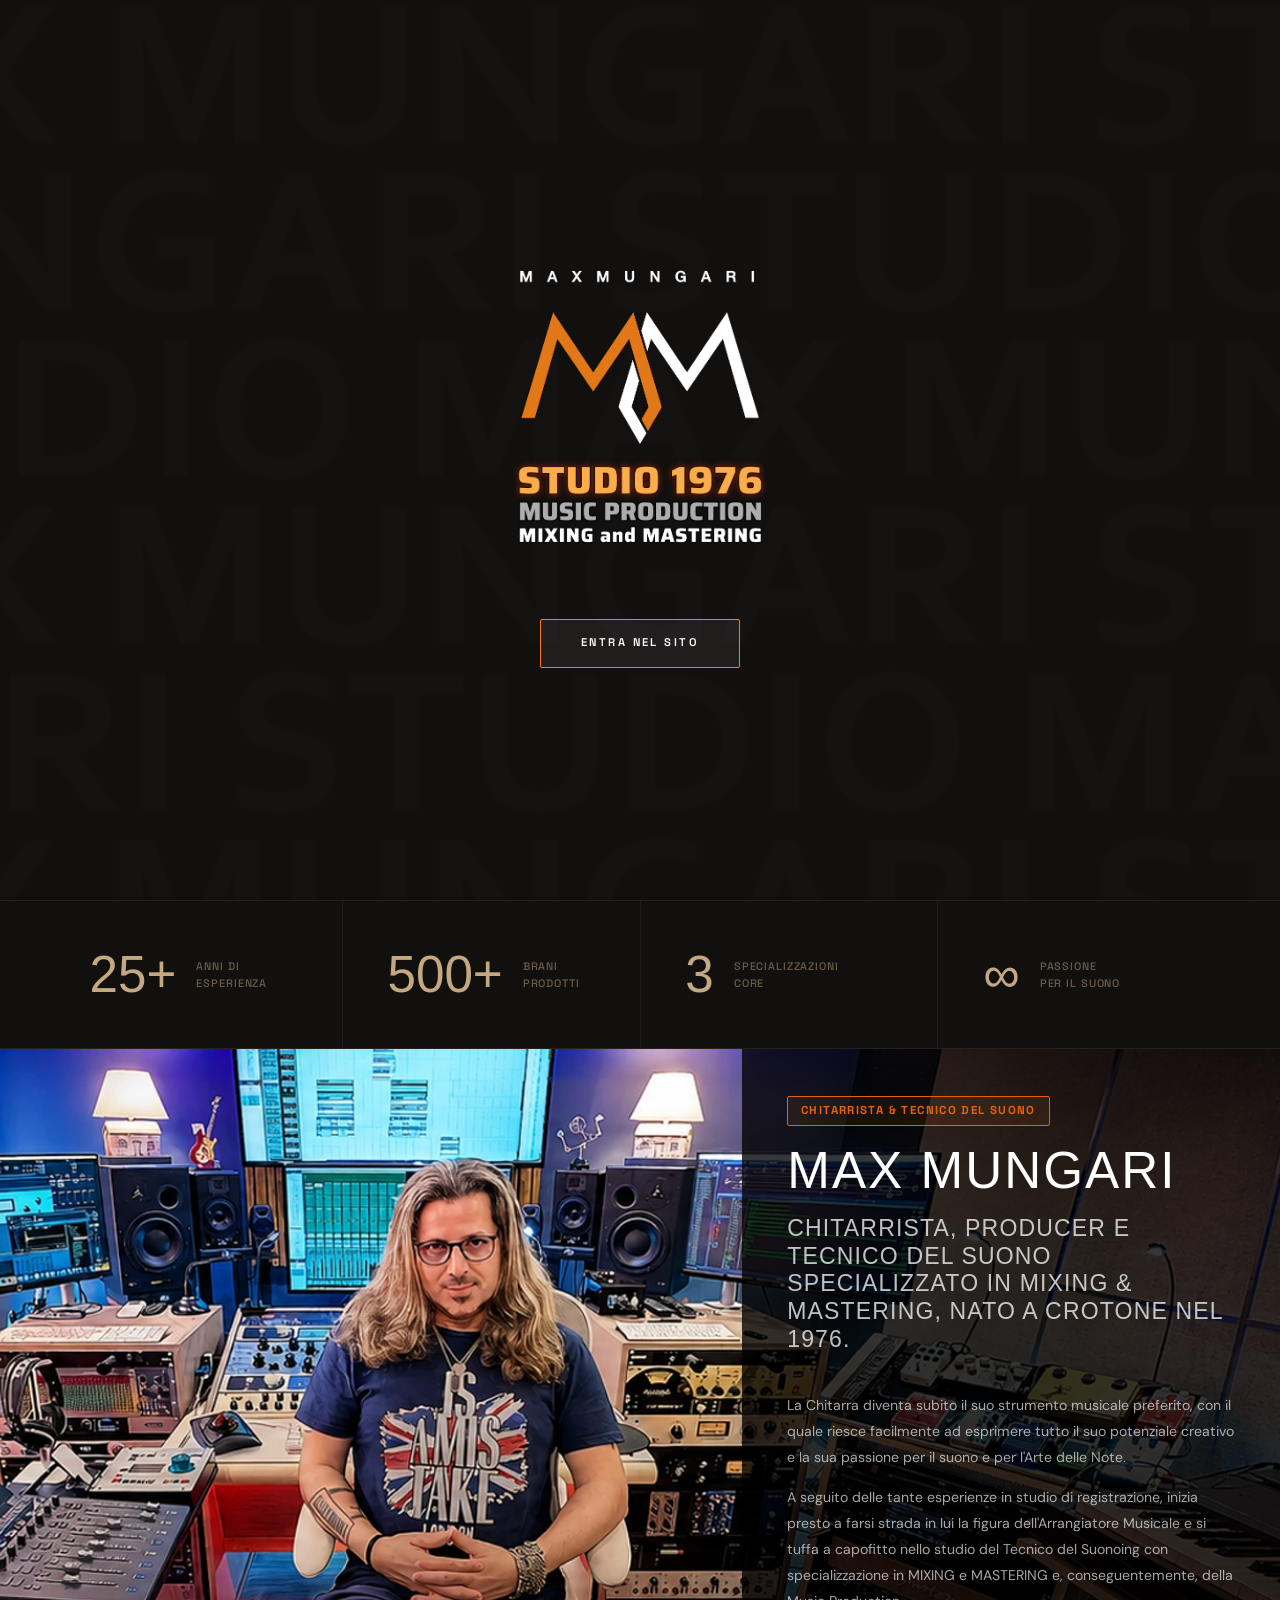
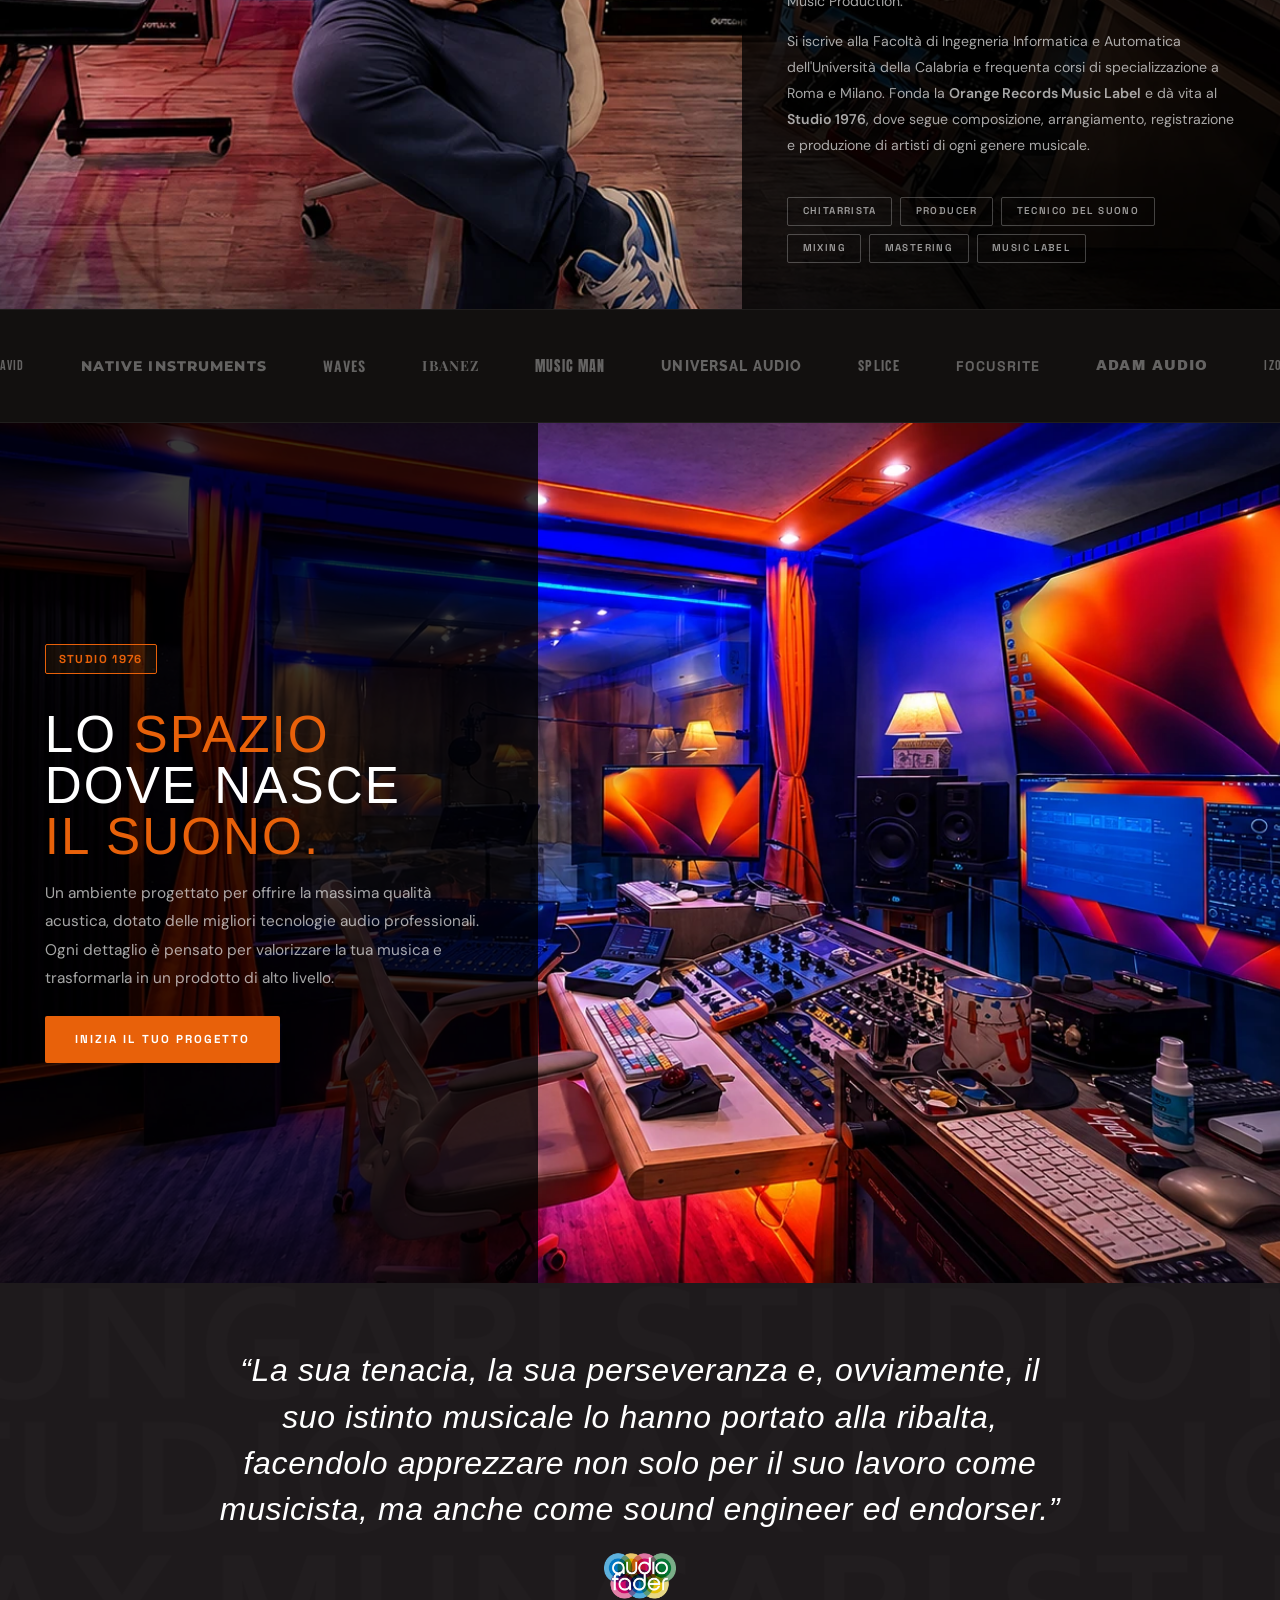
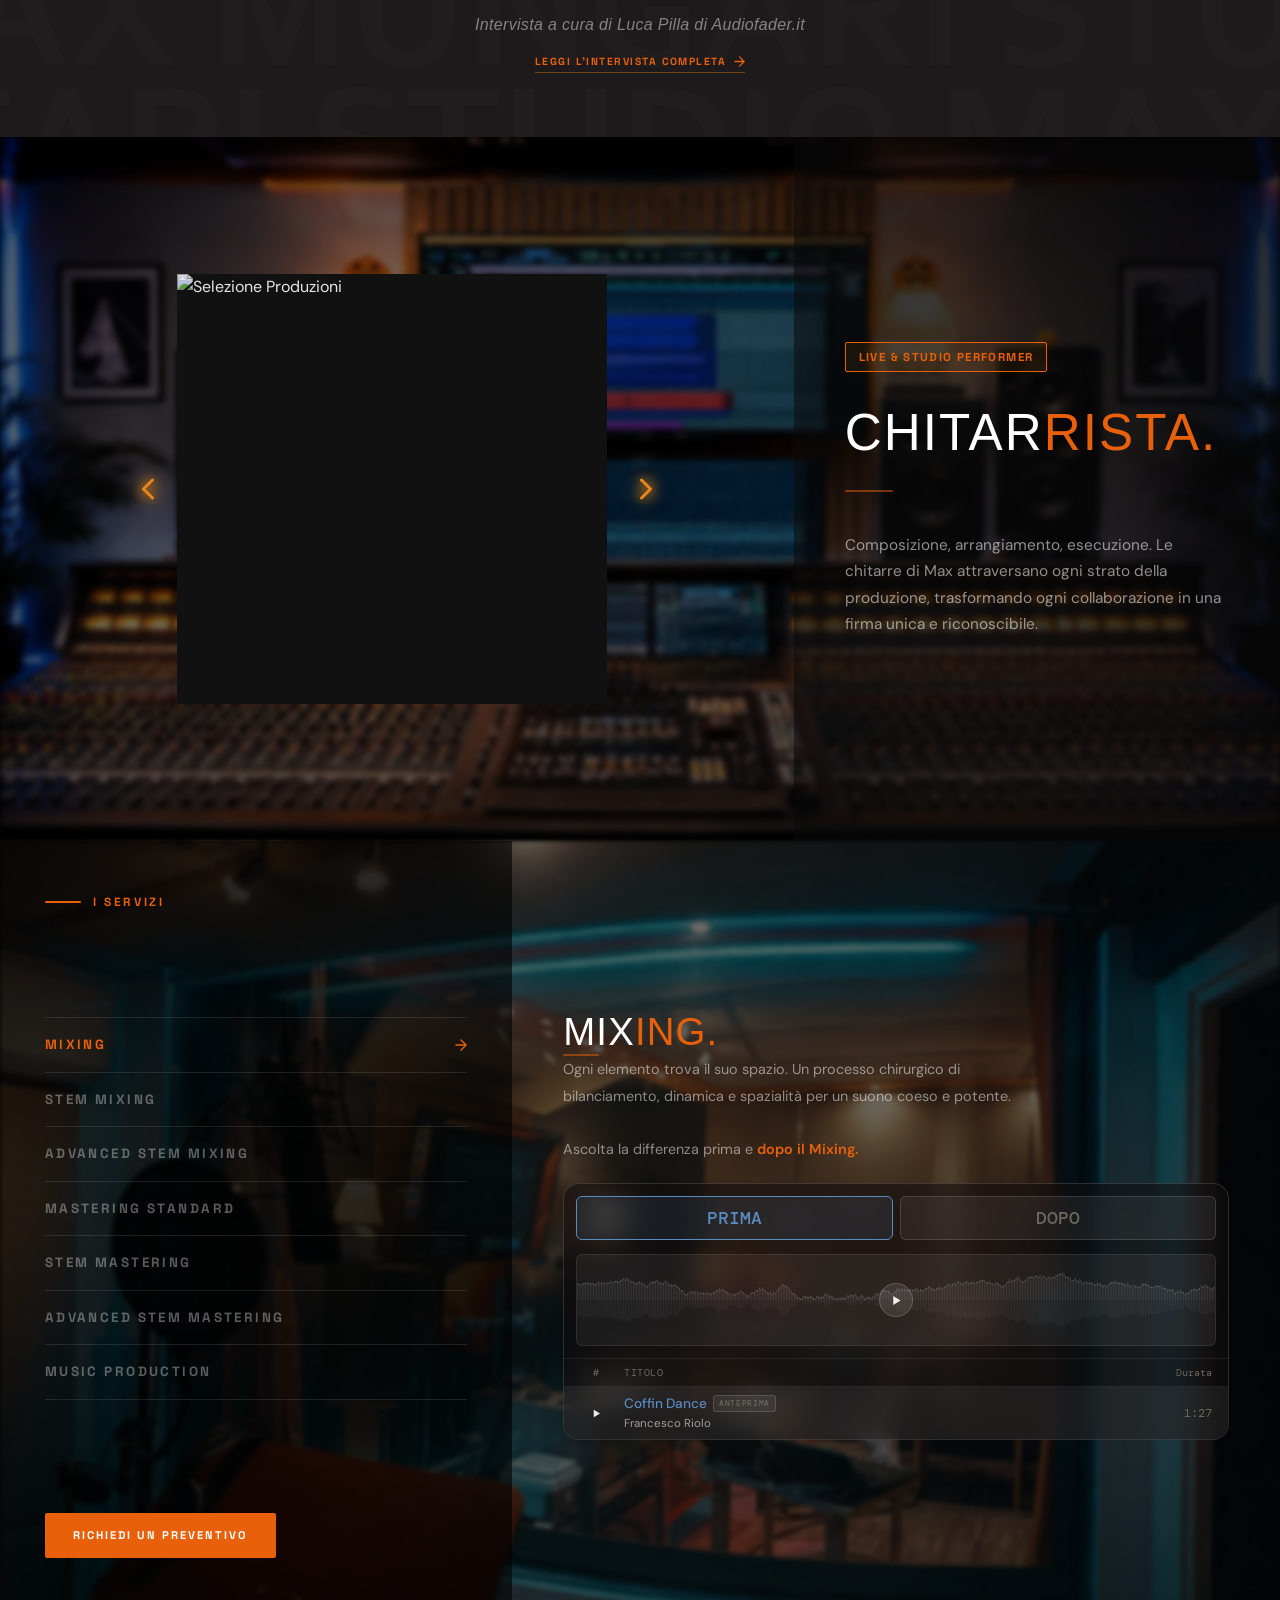
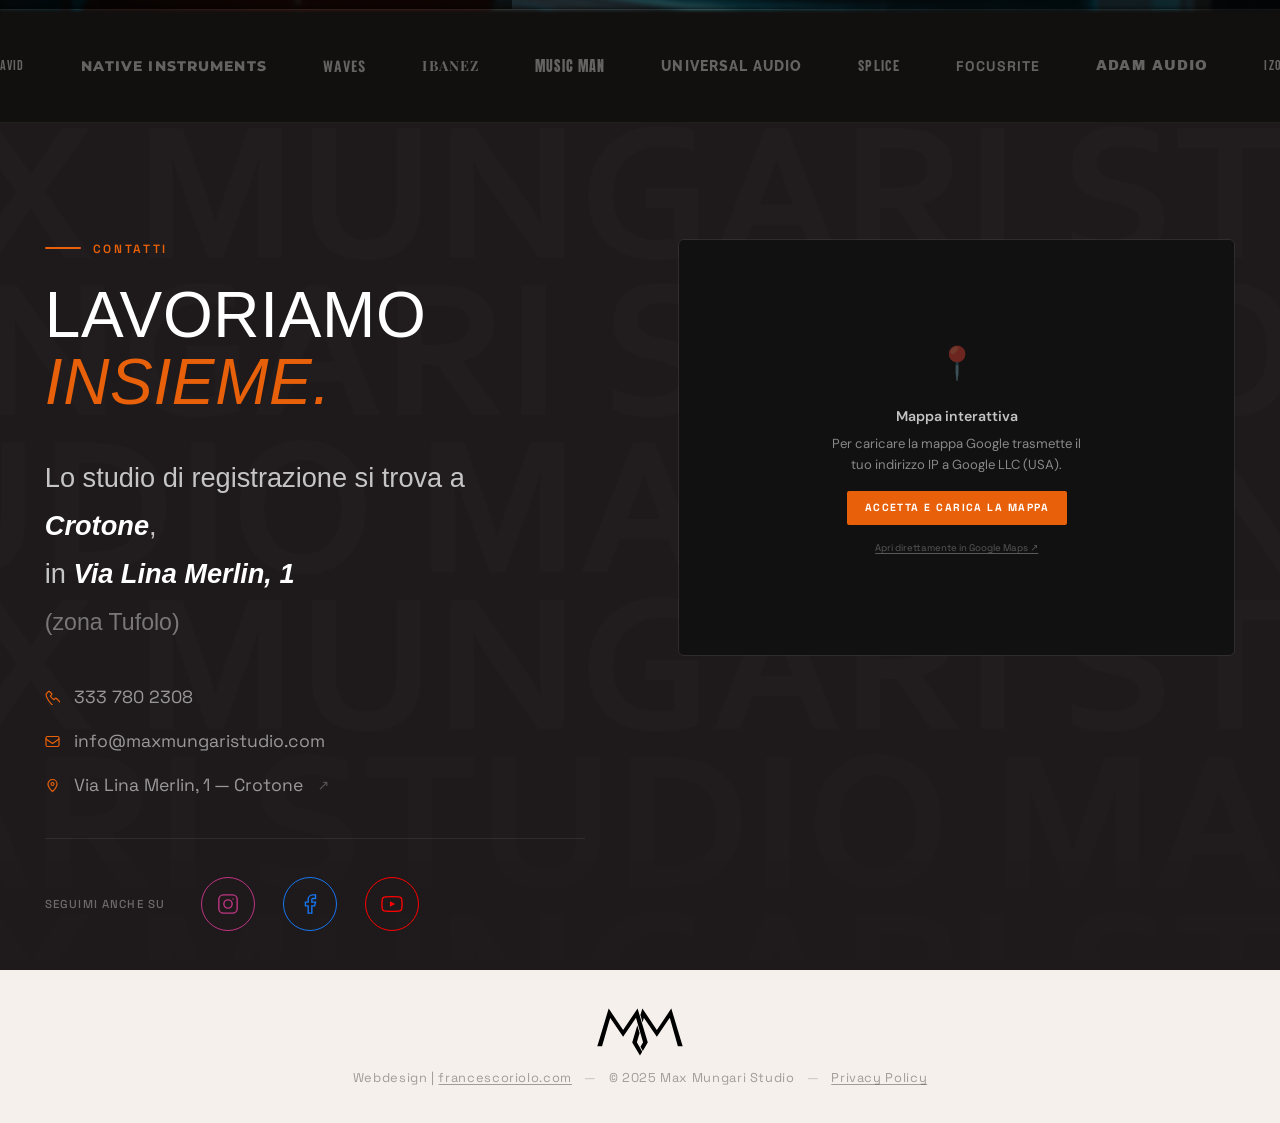
==== index.html @ a9f3af9a "FIX" ====
<!DOCTYPE html>
<html lang="it">
<head>
  <meta charset="UTF-8" />
  <meta name="viewport" content="width=device-width, initial-scale=1.0, viewport-fit=cover" />
  <title>Mixing &amp; Mastering Professionale Online | Max Mungari Studio — Crotone</title>
  <meta name="description" content="Mixing, Mastering e Music Production professionale online da Studio 1976, Crotone. Invia i tuoi brani e ottieni un suono da radio. Tecnico del suono certificato con 25+ anni di esperienza." />
  <meta name="robots" content="index, follow" />
  <meta name="keywords" content="mixing mastering online, mixing professionale, mastering professionale, studio di registrazione Crotone, tecnico del suono, music production, stem mixing, stem mastering, sound engineer Italia, Max Mungari" />
  <meta name="author" content="Max Mungari" />
  <meta name="theme-color" content="#0a0a0a" />
  <link rel="canonical" href="https://maxmungaristudio.com/" />
  <link rel="alternate" hreflang="it" href="https://maxmungaristudio.com/" />
  <link rel="alternate" hreflang="en" href="https://maxmungaristudio.com/en/" />
  <link rel="alternate" hreflang="x-default" href="https://maxmungaristudio.com/" />

  <!-- Open Graph -->
  <meta property="og:title" content="Mixing &amp; Mastering Professionale Online | Max Mungari Studio" />
  <meta property="og:description" content="Mixing, Mastering e Music Production professionale da Studio 1976, Crotone. Invia i tuoi brani, ottieni un suono da radio." />
  <meta property="og:type" content="website" />
  <meta property="og:url" content="https://maxmungaristudio.com/" />
  <meta property="og:image" content="https://maxmungaristudio.com/newassets/og-image.jpg" />
  <meta property="og:image:width" content="1200" />
  <meta property="og:image:height" content="630" />
  <meta property="og:image:alt" content="Max Mungari Studio — Studio di registrazione a Crotone" />
  <meta property="og:locale" content="it_IT" />
  <meta property="og:locale:alternate" content="en_US" />
  <meta property="og:site_name" content="Max Mungari Studio" />

  <!-- Twitter Card -->
  <meta name="twitter:card" content="summary_large_image" />
  <meta name="twitter:title" content="Mixing &amp; Mastering Professionale Online | Max Mungari Studio" />
  <meta name="twitter:description" content="Mixing, Mastering e Music Production professionale da Studio 1976, Crotone. Tecnico del suono con 25+ anni di esperienza." />
  <meta name="twitter:image" content="https://maxmungaristudio.com/newassets/og-image.jpg" />
  <meta name="twitter:image:alt" content="Max Mungari Studio — Studio di registrazione a Crotone" />

  <!-- Meta geografici -->
  <meta name="geo.region" content="IT-KR" />
  <meta name="geo.placename" content="Crotone, Calabria" />
  <meta name="geo.position" content="39.0807;17.1257" />
  <meta name="ICBM" content="39.0807, 17.1257" />

  <!-- Favicon -->
  <link rel="icon" type="image/png" sizes="32x32" href="newassets/favicon-32.png" />
  <link rel="icon" type="image/png" sizes="512x512" href="newassets/favicon.png" />
  <link rel="apple-touch-icon" href="newassets/favicon.png" />

  <!-- Schema.org structured data -->
  <script type="application/ld+json">
  {
    "@context": "https://schema.org",
    "@graph": [
      {
        "@type": ["LocalBusiness", "ProfessionalService"],
        "@id": "https://maxmungaristudio.com/#business",
        "name": "Max Mungari Studio",
        "alternateName": "Studio 1976",
        "description": "Studio di registrazione professionale a Crotone, Calabria. Servizi online e in studio di Mixing, Mastering, Stem Mixing, Stem Mastering e Music Production.",
        "url": "https://maxmungaristudio.com/",
        "telephone": "+393337802308",
        "email": "info@maxmungaristudio.com",
        "image": "https://maxmungaristudio.com/newassets/hero1.webp",
        "logo": {
          "@type": "ImageObject",
          "url": "https://maxmungaristudio.com/newassets/logoVec1.svg",
          "width": 300,
          "height": 80
        },
        "foundingDate": "1976",
        "address": {
          "@type": "PostalAddress",
          "streetAddress": "Via Lina Merlin, 1",
          "addressLocality": "Crotone",
          "addressRegion": "Calabria",
          "postalCode": "88900",
          "addressCountry": "IT"
        },
        "geo": {
          "@type": "GeoCoordinates",
          "latitude": 39.0807,
          "longitude": 17.1257
        },
        "hasMap": "https://maps.google.com/?q=Via+Lina+Merlin+1,+Crotone",
        "sameAs": [
          "https://www.instagram.com/maxmungaristudio",
          "https://www.facebook.com/MaxMungari/",
          "https://www.youtube.com/user/maxmung",
          "https://www.tiktok.com/@maxmungaristudio"
        ],
        "priceRange": "€€",
        "openingHours": "Mo-Sa 09:00-20:00",
        "currenciesAccepted": "EUR",
        "paymentAccepted": "Bonifico bancario, PayPal, Carta di credito",
        "hasOfferCatalog": {
          "@type": "OfferCatalog",
          "name": "Servizi Audio Professionali",
          "itemListElement": [
            { "@type": "Offer", "itemOffered": { "@type": "Service", "name": "Mixing Professionale", "description": "Mixing professionale online per brani singoli e album." } },
            { "@type": "Offer", "itemOffered": { "@type": "Service", "name": "Stem Mixing", "description": "Mixing per stem — controllo avanzato sul bilanciamento delle tracce." } },
            { "@type": "Offer", "itemOffered": { "@type": "Service", "name": "Advanced Stem Mixing", "description": "Mixing avanzato con editing, correzione intonazione e pulizia delle tracce." } },
            { "@type": "Offer", "itemOffered": { "@type": "Service", "name": "Mastering Standard", "description": "Mastering professionale per piattaforme streaming e distribuzione fisica." } },
            { "@type": "Offer", "itemOffered": { "@type": "Service", "name": "Stem Mastering", "description": "Mastering per stem con controllo dinamico indipendente per gruppo." } },
            { "@type": "Offer", "itemOffered": { "@type": "Service", "name": "Advanced Stem Mastering", "description": "Mastering avanzato con processing dedicato per ogni gruppo di stem." } },
            { "@type": "Offer", "itemOffered": { "@type": "Service", "name": "Music Production", "description": "Produzione musicale completa: arrangiamento, registrazione e sound design." } }
          ]
        }
      },
      {
        "@type": "Person",
        "@id": "https://maxmungaristudio.com/#person",
        "name": "Massimiliano Mungari",
        "alternateName": "Max Mungari",
        "jobTitle": "Chitarrista, Music Producer e Tecnico del Suono",
        "description": "Chitarrista, Producer e Tecnico del Suono nato a Crotone nel 1976. Specializzato in Mixing & Mastering professionale. Fondatore di Orange Records Music Label e Studio 1976.",
        "url": "https://maxmungaristudio.com/",
        "image": "https://maxmungaristudio.com/newassets/about2.webp",
        "sameAs": [
          "https://www.instagram.com/maxmungaristudio",
          "https://www.facebook.com/MaxMungari/",
          "https://www.youtube.com/user/maxmung",
          "https://algameko.com/it/app/a/artista/max-mungari"
        ],
        "worksFor": { "@id": "https://maxmungaristudio.com/#business" }
      },
      {
        "@type": "WebSite",
        "@id": "https://maxmungaristudio.com/#website",
        "url": "https://maxmungaristudio.com/",
        "name": "Max Mungari Studio",
        "inLanguage": "it-IT",
        "publisher": { "@id": "https://maxmungaristudio.com/#business" }
      }
    ]
  }
  </script>

  <!-- Site Navigation Schema -->
  <script type="application/ld+json">
  {
    "@context": "https://schema.org",
    "@type": "ItemList",
    "name": "Navigazione Max Mungari Studio",
    "itemListElement": [
      { "@type": "SiteNavigationElement", "position": 1, "name": "Max Mungari — Biografia", "url": "https://maxmungaristudio.com/#bio" },
      { "@type": "SiteNavigationElement", "position": 2, "name": "Studio 1976 — Studio di registrazione", "url": "https://maxmungaristudio.com/#studio" },
      { "@type": "SiteNavigationElement", "position": 3, "name": "Chitarrista — Lavori e produzioni", "url": "https://maxmungaristudio.com/#lavori" },
      { "@type": "SiteNavigationElement", "position": 4, "name": "Servizi — Mixing, Mastering, Music Production", "url": "https://maxmungaristudio.com/#servizi" },
      { "@type": "SiteNavigationElement", "position": 5, "name": "Contatti — Richiedi un preventivo", "url": "https://maxmungaristudio.com/#contatti" }
    ]
  }
  </script>

  <!-- Vimeo API -->
  <script src="https://player.vimeo.com/api/player.js" defer></script>

  <link rel="preconnect" href="https://player.vimeo.com" />
  <link rel="preconnect" href="https://f.vimeocdn.com" />
  <link rel="preconnect" href="https://fresnel.vimeocdn.com" />
  <!-- DNS prefetch sui CDN usati per lo streaming effettivo dei video -->
  <link rel="dns-prefetch" href="https://player.vimeo.com" />
  <link rel="dns-prefetch" href="https://vod-progressive.akamaized.net" />
  <link rel="dns-prefetch" href="https://skyfire.vimeocdn.com" />
  <link rel="dns-prefetch" href="https://vod.vimeocdn.com" />

  <link rel="stylesheet" href="style.css?v=1780146136" />

  <script>
  /* ── Brani A/B per sezione ── */
  window.ABC_TRACKS_MIXING = [
    {
      title:  'Coffin Dance',
      artist: 'Francesco Riolo',
      dur:    '1:27',
      a: 'https://dl.dropboxusercontent.com/scl/fi/5ejd3bhgw7wpfoerlltjn/MixingA.m4a?rlkey=hj46swf1nh798cinyti3hlsi9',
      b: 'https://dl.dropboxusercontent.com/scl/fi/56mk6zmq3tve27wiv7qrn/MixingB.m4a?rlkey=f037zb6pq8egk1j0jw5ta08t8'
    }
  ];
  window.ABC_TRACKS_MASTERING = [
    {
      title:  'We are The Souls',
      artist: 'Francesco Riolo',
      dur:    '5:21',
      a: 'https://dl.dropboxusercontent.com/scl/fi/y6lnyigg3e3iqx62c4ech/MasteringStandardA.m4a?rlkey=nr5r2jdr1hlyxp4brq5l7p0g7',
      b: 'https://dl.dropboxusercontent.com/scl/fi/qdrq6ghhx5u4fx8ey4rcb/MasteringStandardB.m4a?rlkey=a5ax4h1pyozwk2q8exzn5sc5h'
    }
  ];
  window.ABC_TRACKS_PRODUCTION = [
    {
      title:  'Music Production Showcase',
      artist: 'Max Mungari Studio',
      dur:    '--:--',
      a: 'https://dl.dropboxusercontent.com/scl/fi/1278flbihe9b1ma8bpfp2/MusicProductionA.m4a?rlkey=ucccuctyn8vlxol63t918llrr',
      b: 'https://dl.dropboxusercontent.com/scl/fi/3ox6a5ec10b7z16oclw0z/MusicProductionB.m4a?rlkey=ea91qxn146u5e3i90m604efkg'
    }
  ];
  </script>

  <!-- Preload immagine hero principale -->
  <link rel="preload" as="image" href="newassets/hero1.webp" type="image/webp" />
  <link rel="preload" as="font" type="font/woff2" crossorigin href="newassets/fonts/dm-sans-normal-latin.woff2" />
  <link rel="preload" as="font" type="font/woff2" crossorigin href="newassets/fonts/space-grotesk-latin.woff2" />
</head>

<body>

  <!-- ==============================
       INTRO SCREEN
  ============================== -->
  <div id="intro-screen" role="dialog" aria-modal="true" aria-label="Benvenuto in Max Mungari Studio">
    <div class="intro-logo-wrap">
      <div class="intro-logo-inner" id="introLogoInner">
        <img src="newassets/LogoMax.webp" alt="Max Mungari Studio" class="intro-logo-svg" width="906" height="984" />
      </div>
    </div>
    <button id="intro-enter-btn" type="button">Entra nel sito</button>
  </div>

  <!-- ==============================
       NAVBAR
  ============================== -->
  <nav id="navbar" role="navigation" aria-label="Navigazione principale">
    <div class="nav-inner">
      <a href="#hero" class="nav-logo" aria-label="Max Mungari Studio — torna in cima">
        <div class="logo-flip-wrap">
          <!-- versione chiara (default, su sfondo scuro) -->
          <div class="logo-flip-inner logo-light">
            <img src="newassets/logoVec1.svg" alt="Max Mungari Studio" class="logo-front" />
            <img src="newassets/logoVec2.svg" alt="" class="logo-back" aria-hidden="true" />
          </div>
          <!-- versione scura (navbar bianca, su sfondo chiaro) -->
          <div class="logo-flip-inner logo-dark">
            <img src="newassets/logoVec1-dark.svg" alt="Max Mungari Studio" class="logo-front" />
            <img src="newassets/logoVec2-dark.svg" alt="" class="logo-back" aria-hidden="true" />
          </div>
        </div>
      </a>

      <ul class="nav-links" role="list">
        <li><a href="#bio">Max Mungari</a></li>
        <li><a href="#studio">Studio</a></li>
        <li><a href="#lavori" onclick="event.preventDefault();(function(){var el=document.getElementById('lavori');if(!el)return;var sTop=el.getBoundingClientRect().top+window.scrollY;var top=sTop;if(window.innerWidth>=1920){var sH=el.offsetHeight;var vH=window.innerHeight;var offset=Math.max(0,(vH-sH)/2);top=sTop-offset;}window.scrollTo({top:top,behavior:'smooth'});})()">Chitarrista</a></li>
        <li><a href="#servizi">Servizi</a></li>
        <li><a href="privacy.html">Privacy</a></li>
        <li><a href="#contatti" class="nav-cta">Contattami</a></li>
        <li class="lang-switch"><span class="lang-active">ITA</span><span class="lang-sep">/</span><a href="en/index.html" class="lang-other">ENG</a></li>
      </ul>

      <button class="nav-hamburger" id="hamburger"
              aria-label="Apri menu" aria-expanded="false">
        <span></span><span></span><span></span>
      </button>
    </div>
  </nav>

  <!-- Mobile overlay -->
  <div class="nav-mobile" id="mobileMenu"
       aria-hidden="true" role="dialog" aria-label="Menu di navigazione">
    <a href="#bio"            onclick="closeMobile()">Max Mungari</a>
    <a href="#studio"         onclick="closeMobile()">Studio</a>
    <a href="#lavori"         onclick="closeMobile();event.preventDefault();(function(){var el=document.getElementById('lavori');if(!el)return;var sTop=el.getBoundingClientRect().top+window.scrollY;var top=sTop;if(window.innerWidth>=1920){var sH=el.offsetHeight;var vH=window.innerHeight;var offset=Math.max(0,(vH-sH)/2);top=sTop-offset;}window.scrollTo({top:top,behavior:'smooth'});})()">Chitarrista</a>
    <a href="#servizi"        onclick="closeMobile()">Servizi</a>
    <a href="privacy.html">Privacy</a>
    <a href="#contatti"       onclick="closeMobile()">Contattami</a>
    <div class="lang-switch"><span class="lang-active">ITA</span><span class="lang-sep">/</span><a href="en/index.html" class="lang-other">ENG</a></div>
  </div>

  <!-- ==============================
       HERO
  ============================== -->
  <section id="hero" aria-label="Max Mungari Studio — Homepage">
    <!-- Hero carosello: aggiungi slide qui sotto per espandere -->
    <div class="hero-carousel" id="heroCarousel" aria-hidden="true"></div>
    <div class="hero-gradient" aria-hidden="true"></div>
    <div class="hero-stripe"   aria-hidden="true"></div>

    <div class="hero-content container">
      <p class="hero-eyebrow">Produzioni Musicali</p>

      <h1 class="hero-title">
        Max<br />Mungari<br /><em>Studio</em>
      </h1>

      <p class="hero-subtitle">
        Chitarrista &nbsp;·&nbsp; Producer &nbsp;·&nbsp; Tecnico del Suono
      </p>

      <div class="hero-actions">
        <a href="#servizi" class="btn-primary">
          Servizi
          <svg width="13" height="13" viewBox="0 0 13 13" fill="none" aria-hidden="true">
            <path d="M1 6.5h11M6.5 1l5.5 5.5L6.5 12"
                  stroke="currentColor" stroke-width="1.5"
                  stroke-linecap="round" stroke-linejoin="round"/>
          </svg>
        </a>
        <a href="#bio" class="btn-ghost">Chi sono</a>

        <!-- Social strip hero -->
        <div class="hero-social-strip">
          <span class="hero-social-label">Seguimi su</span>
          <a href="https://www.instagram.com/maxmungaristudio" target="_blank" rel="noopener me" class="social-icon" aria-label="Instagram">
            <svg viewBox="0 0 24 24" fill="none" stroke="currentColor" stroke-width="1.8" aria-hidden="true"><rect x="2" y="2" width="20" height="20" rx="5" ry="5"/><circle cx="12" cy="12" r="4.5"/><circle cx="17.5" cy="6.5" r="0.75" fill="currentColor" stroke="none"/></svg>
          </a>
          <a href="https://www.facebook.com/MaxMungari/" target="_blank" rel="noopener" class="social-icon" aria-label="Facebook">
            <svg viewBox="0 0 24 24" fill="none" stroke="currentColor" stroke-width="1.8" aria-hidden="true"><path d="M18 2h-3a5 5 0 00-5 5v3H7v4h3v8h4v-8h3l1-4h-4V7a1 1 0 011-1h3z"/></svg>
          </a>
          <a href="https://www.youtube.com/user/maxmung" target="_blank" rel="noopener" class="social-icon" aria-label="YouTube">
            <svg viewBox="0 0 24 24" fill="none" stroke="currentColor" stroke-width="1.8" aria-hidden="true"><path d="M22.54 6.42a2.78 2.78 0 00-1.95-1.96C18.88 4 12 4 12 4s-6.88 0-8.59.46a2.78 2.78 0 00-1.95 1.96A29 29 0 001 12a29 29 0 00.46 5.58a2.78 2.78 0 001.95 1.96C5.12 20 12 20 12 20s6.88 0 8.59-.46a2.78 2.78 0 001.95-1.96A29 29 0 0023 12a29 29 0 00-.46-5.58z"/><polygon points="9.75 15.02 15.5 12 9.75 8.98 9.75 15.02" stroke="none" fill="currentColor"/></svg>
          </a>
        </div>

        <!-- Loghi partner hero -->
        <div class="hero-partners">
          <span class="hero-partners-label">Collaboratore ufficiale di</span>
          <div class="hero-partners-logos">
          <a href="https://algameko.com/it/app/a/artista/max-mungari"
             target="_blank" rel="noopener" aria-label="Algam Eko — partner ufficiale di Max Mungari Studio"
             id="ekoCarousel">
            <img src="newassets/eko.png"  alt="Algam Eko — partner ufficiale" loading="lazy" width="200" height="84" class="avid-slide active" />
            <img src="newassets/eko2.png" alt="Algam Eko — partner ufficiale" loading="lazy" width="200" height="84" class="avid-slide" />
          </a>
          <a href="https://aviditalia.it/avid-sound-lab-musicista/"
             target="_blank" rel="noopener" aria-label="Avid — partner ufficiale di Max Mungari Studio"
             id="avidCarouselHero">
            <img src="newassets/avid1.png" alt="Avid Sound Lab — partner ufficiale" loading="lazy" class="avid-slide active" width="200" height="150" />
            <img src="newassets/avid3.png" alt="Avid Carbon — partner ufficiale" loading="lazy" class="avid-slide" width="200" height="150" />
          </a>
          <a href="https://www.vanguardaudiolabs.com/family/max-mungari/"
             target="_blank" rel="noopener" aria-label="Vanguard Audio Labs — partner ufficiale di Max Mungari Studio"
             id="vanguardCarouselHero">
            <img src="newassets/vanguard1.png" alt="Vanguard Audio Labs — partner ufficiale" loading="lazy" class="avid-slide active" width="200" height="150" />
            <img src="newassets/vanguard2.png" alt="Vanguard Audio Labs — partner ufficiale" loading="lazy" class="avid-slide" width="200" height="150" />
          </a>
          <a href="#"
             target="_blank" rel="noopener" aria-label="Acustica Audio — partner ufficiale di Max Mungari Studio"
             id="acusticaCarouselHero">
            <img src="newassets/Acustica1.png" alt="Acustica Audio — partner ufficiale" loading="lazy" class="avid-slide active" width="200" height="150" />
            <img src="newassets/Acustica2.png" alt="Acustica Audio — partner ufficiale" loading="lazy" class="avid-slide" width="200" height="150" />
          </a>
          </div><!-- /hero-partners-logos -->
        </div>
      </div>
    </div>

  </section>

  <!-- ==============================
       STATEMENT BAR
  ============================== -->
  <div class="statement-bar" aria-label="Cifre chiave">
    <div class="container">
      <div class="statement-bar-inner">
        <div class="statement-item reveal">
          <div class="statement-number">25+</div>
          <div class="statement-label">Anni di<br />Esperienza</div>
        </div>
        <div class="statement-item reveal d1">
          <div class="statement-number">500+</div>
          <div class="statement-label">Brani<br />Prodotti</div>
        </div>
        <div class="statement-item reveal d2">
          <div class="statement-number">3</div>
          <div class="statement-label">Specializzazioni<br />Core</div>
        </div>
        <div class="statement-item reveal d3">
          <div class="statement-number">∞</div>
          <div class="statement-label">Passione<br />per il Suono</div>
        </div>
      </div>
    </div>
  </div>

  <!-- ==============================
       BIO — Max Mungari
  ============================== -->
  <section id="bio" aria-labelledby="bio-title">

    <!-- Immagine full-width -->
    <div class="bio-fullimg">
      <img src="newassets/about-new.webp"
           alt="Max Mungari — Chitarrista, Producer e Tecnico del Suono"
           loading="lazy" decoding="async" />

      <!-- Pannello nero opaco con testo -->
      <div class="bio-overlay-panel reveal-left">
        <span class="bio-badge">Chitarrista &amp; Tecnico del Suono</span>
        <h2 id="bio-title" class="section-title">MAX MUNGARI</h2>
        <p class="bio-intro">
          Chitarrista, Producer e Tecnico del Suono specializzato in Mixing &amp; Mastering, nato a Crotone nel 1976.
        </p>
        <div class="bio-text">
          <p>La Chitarra diventa subito il suo strumento musicale preferito, con il quale riesce facilmente ad esprimere tutto il suo potenziale creativo e la sua passione per il suono e per l'Arte delle Note.</p>
          <p>A seguito delle tante esperienze in studio di registrazione, inizia presto a farsi strada in lui la figura dell'Arrangiatore Musicale e si tuffa a capofitto nello studio del Tecnico del Suonoing con specializzazione in MIXING e MASTERING e, conseguentemente, della Music Production.</p>
          <p>Si iscrive alla Facoltà di Ingegneria Informatica e Automatica dell'Università della Calabria e frequenta corsi di specializzazione a Roma e Milano. Fonda la <strong>Orange Records Music Label</strong> e dà vita al <strong>Studio 1976</strong>, dove segue composizione, arrangiamento, registrazione e produzione di artisti di ogni genere musicale.</p>
        </div>
        <div class="bio-tags">
          <span class="bio-tag">Chitarrista</span>
          <span class="bio-tag">Producer</span>
          <span class="bio-tag">Tecnico del Suono</span>
          <span class="bio-tag">Mixing</span>
          <span class="bio-tag">Mastering</span>
          <span class="bio-tag">Music Label</span>
        </div>
      </div>
    </div>


  </section>

  <!-- ==============================
       BRAND STRIP
  ============================== -->
  <div class="brand-strip" aria-label="Brand partners">
    <div class="brand-track">
      <span>AVID</span>
      <span>NATIVE INSTRUMENTS</span>
      <span>WAVES</span>
      <span>IBANEZ</span>
      <span>MUSIC MAN</span>
      <span>UNIVERSAL AUDIO</span>
      <span>SPLICE</span>
      <span>FOCUSRITE</span>
      <span>ADAM AUDIO</span>
      <span>IZOTOPE</span>
      <span>SLATE DIGITAL</span>
      <span>YAMAHA</span>
      <span>NEUMANN</span>
      <span>SSL</span>
      <span>ANTELOPE AUDIO</span>
      <!-- duplicati per loop infinito -->
      <span>AVID</span>
      <span>NATIVE INSTRUMENTS</span>
      <span>WAVES</span>
      <span>IBANEZ</span>
      <span>MUSIC MAN</span>
      <span>UNIVERSAL AUDIO</span>
      <span>SPLICE</span>
      <span>FOCUSRITE</span>
      <span>ADAM AUDIO</span>
      <span>IZOTOPE</span>
      <span>SLATE DIGITAL</span>
      <span>YAMAHA</span>
      <span>NEUMANN</span>
      <span>SSL</span>
      <span>ANTELOPE AUDIO</span>
    </div>
  </div>

  <!-- ==============================
       STUDIO
  ============================== -->
  <section id="studio" aria-labelledby="studio-title">
    <div class="studio-fullimg">
      <img src="newassets/studio-main.webp" alt="Studio 1976 Crotone — sala principale di registrazione" loading="lazy" decoding="async" />

      <!-- Pannello nero opaco — sinistra -->
      <div class="studio-overlay-panel reveal-left">
        <span class="bio-badge">Studio 1976</span>
        <h2 id="studio-title" class="section-title">
          Lo <em>spazio</em><br />dove nasce<br /><em>il suono.</em>
        </h2>
        <p class="studio-desc">
          Un ambiente progettato per offrire la massima qualità acustica, dotato delle migliori tecnologie audio professionali. Ogni dettaglio è pensato per valorizzare la tua musica e trasformarla in un prodotto di alto livello.
        </p>
        <a href="#contatti" class="studio-cta">Inizia il tuo progetto</a>
      </div>
    </div>
  </section>

  <!-- ==============================
       QUOTE
  ============================== -->
  <section id="quote-strip" aria-hidden="true">
    <div class="container">
      <figure class="quote-strip-figure">
        <blockquote class="quote-strip-text">
          &ldquo;La sua tenacia, la sua perseveranza e, ovviamente, il suo istinto musicale lo hanno portato alla ribalta, facendolo apprezzare non solo per il suo lavoro come musicista, ma anche come sound engineer ed endorser.&rdquo;
        </blockquote>
        <img src="newassets/AudioFaderLogoHD.png" alt="Audiofader" class="quote-strip-logo" loading="lazy" />
        <figcaption class="quote-strip-author">
          Intervista a cura di Luca Pilla di Audiofader.it
        </figcaption>
        <a href="https://www.audiofader.com/max-mungari-intervista/" target="_blank" rel="noopener" class="quote-strip-link">
          Leggi l'intervista completa
          <svg width="11" height="11" viewBox="0 0 13 13" fill="none" aria-hidden="true"><path d="M1 6.5h11M6.5 1l5.5 5.5L6.5 12" stroke="currentColor" stroke-width="1.5" stroke-linecap="round" stroke-linejoin="round"/></svg>
        </a>
      </figure>
    </div>
  </section>

  <!-- ==============================
       MUSIC PRODUCTION
  ============================== -->
  <section id="lavori" aria-labelledby="lavori-title">

    <div class="lavori-fullimg">
      <img src="newassets/studio-bg.webp" alt="Studio 1976 — Music Production" loading="lazy" decoding="async" />

      <!-- Pannello overlay destra -->
      <div class="lavori-overlay-panel reveal-right">
        <span class="bio-badge">Live &amp; Studio Performer</span>
        <h2 id="lavori-title" class="section-title">CHITAR<em>RISTA.</em></h2>
        <div class="divider"></div>
        <p class="lavori-desc">Composizione, arrangiamento, esecuzione. Le chitarre di Max attraversano ogni strato della produzione, trasformando ogni collaborazione in una firma unica e riconoscibile.</p>
      </div>

      <!-- Griglia sovrapposta a sinistra -->
      <div class="lavori-fullwrap">

      <!-- ── Sinistra: griglia 4×4 paginata ── -->
      <div class="showcase-wrap">
        <button class="showcase-nav showcase-prev" aria-label="Pagina precedente">
          <svg width="30" height="30" viewBox="0 0 20 20" fill="none"><path d="M13 4L7 10l6 6" stroke="white" stroke-width="2" stroke-linecap="round" stroke-linejoin="round"/></svg>
        </button>
        <div class="showcase-viewport">
          <div class="showcase-grid" role="list" aria-label="Produzioni e Collaborazioni">

          <!-- 1 -->
          <a class="showcase-item" href="https://www.youtube.com/watch?v=8jsnpZsoI50" target="_blank" rel="noopener" role="listitem" aria-label="Selezione Produzioni">
            <img src="newassets/landscape-placeholder.svg" alt="Selezione Produzioni" loading="lazy" />
            <div class="showcase-overlay"><svg width="20" height="20" viewBox="0 0 22 22" fill="white"><polygon points="7,4 19,11 7,18"/></svg></div>
          </a>

          <!-- 2 -->
          <a class="showcase-item" href="https://www.youtube.com/watch?v=yyMRm4nAxy4" target="_blank" rel="noopener" role="listitem" aria-label="Produzione">
            <img src="newassets/landscape-placeholder.svg" alt="Produzione" loading="lazy" />
            <div class="showcase-overlay"><svg width="20" height="20" viewBox="0 0 22 22" fill="white"><polygon points="7,4 19,11 7,18"/></svg></div>
          </a>
          <!-- 3 -->
          <a class="showcase-item" href="https://www.youtube.com/watch?v=yWKcTVf3nfY" target="_blank" rel="noopener" role="listitem" aria-label="Produzione">
            <img src="newassets/landscape-placeholder.svg" alt="Produzione" loading="lazy" />
            <div class="showcase-overlay"><svg width="20" height="20" viewBox="0 0 22 22" fill="white"><polygon points="7,4 19,11 7,18"/></svg></div>
          </a>
          <!-- 4 -->
          <a class="showcase-item" href="https://www.youtube.com/watch?v=uNdZiJw3j9E" target="_blank" rel="noopener" role="listitem" aria-label="Collaborazione">
            <img src="newassets/landscape-placeholder.svg" alt="Collaborazione" loading="lazy" />
            <div class="showcase-overlay"><svg width="20" height="20" viewBox="0 0 22 22" fill="white"><polygon points="7,4 19,11 7,18"/></svg></div>
          </a>
          <!-- 5 -->
          <a class="showcase-item" href="https://www.youtube.com/watch?v=SVQ-4omOqS4" target="_blank" rel="noopener" role="listitem" aria-label="Collaborazione">
            <img src="newassets/landscape-placeholder.svg" alt="Collaborazione" loading="lazy" />
            <div class="showcase-overlay"><svg width="20" height="20" viewBox="0 0 22 22" fill="white"><polygon points="7,4 19,11 7,18"/></svg></div>
          </a>
          <!-- 6 -->
          <a class="showcase-item" href="https://www.youtube.com/watch?v=8hIOjgWNCes" target="_blank" rel="noopener" role="listitem" aria-label="Collaborazione">
            <img src="newassets/landscape-placeholder.svg" alt="Collaborazione" loading="lazy" />
            <div class="showcase-overlay"><svg width="20" height="20" viewBox="0 0 22 22" fill="white"><polygon points="7,4 19,11 7,18"/></svg></div>
          </a>
          <!-- 7 -->
          <a class="showcase-item" href="https://www.youtube.com/watch?v=-85x6_Kyb78" target="_blank" rel="noopener" role="listitem" aria-label="Collaborazione">
            <img src="newassets/landscape-placeholder.svg" alt="Collaborazione" loading="lazy" />
            <div class="showcase-overlay"><svg width="20" height="20" viewBox="0 0 22 22" fill="white"><polygon points="7,4 19,11 7,18"/></svg></div>
          </a>
          <!-- 8 -->
          <a class="showcase-item" href="https://www.youtube.com/watch?v=jpIV0VHIkEI" target="_blank" rel="noopener" role="listitem" aria-label="Video">
            <img src="newassets/landscape-placeholder.svg" alt="Video" loading="lazy" />
            <div class="showcase-overlay"><svg width="20" height="20" viewBox="0 0 22 22" fill="white"><polygon points="7,4 19,11 7,18"/></svg></div>
          </a>

          </div><!-- /showcase-grid -->
        </div><!-- /showcase-viewport -->
        <button class="showcase-nav showcase-next" aria-label="Pagina successiva">
          <svg width="30" height="30" viewBox="0 0 20 20" fill="none"><path d="M7 4l6 6-6 6" stroke="white" stroke-width="2" stroke-linecap="round" stroke-linejoin="round"/></svg>
        </button>
      </div><!-- /showcase-wrap -->

      </div><!-- /lavori-fullwrap -->

    </div><!-- /lavori-fullimg -->

  </section>


  <!-- ==============================
       SERVIZI INTERATTIVI
  ============================== -->
  <section id="servizi" aria-label="Esplora i servizi">
    <div class="svi-wrap">

      <!-- Pannello sinistra: lista servizi -->
      <div class="svi-panel">
        <div class="label-row"><div class="divider"></div><p class="svi-badge">I Servizi</p></div>
        <ul class="svi-list" id="svi-list" role="list">
          <li><button class="svi-btn active" data-id="mixing">Mixing <svg width="12" height="12" viewBox="0 0 13 13" fill="none" aria-hidden="true"><path d="M1 6.5h11M6.5 1l5.5 5.5L6.5 12" stroke="currentColor" stroke-width="1.5" stroke-linecap="round" stroke-linejoin="round"/></svg></button><div class="svi-accordion-body" data-id="mixing"></div></li>
          <li><button class="svi-btn" data-id="stemming">Stem Mixing <svg width="12" height="12" viewBox="0 0 13 13" fill="none" aria-hidden="true"><path d="M1 6.5h11M6.5 1l5.5 5.5L6.5 12" stroke="currentColor" stroke-width="1.5" stroke-linecap="round" stroke-linejoin="round"/></svg></button><div class="svi-accordion-body" data-id="stemming"></div></li>
          <li><button class="svi-btn" data-id="advstemming">Advanced Stem Mixing <svg width="12" height="12" viewBox="0 0 13 13" fill="none" aria-hidden="true"><path d="M1 6.5h11M6.5 1l5.5 5.5L6.5 12" stroke="currentColor" stroke-width="1.5" stroke-linecap="round" stroke-linejoin="round"/></svg></button><div class="svi-accordion-body" data-id="advstemming"></div></li>
          <li><button class="svi-btn" data-id="mastering">Mastering Standard <svg width="12" height="12" viewBox="0 0 13 13" fill="none" aria-hidden="true"><path d="M1 6.5h11M6.5 1l5.5 5.5L6.5 12" stroke="currentColor" stroke-width="1.5" stroke-linecap="round" stroke-linejoin="round"/></svg></button><div class="svi-accordion-body" data-id="mastering"></div></li>
          <li><button class="svi-btn" data-id="stemmastering">Stem Mastering <svg width="12" height="12" viewBox="0 0 13 13" fill="none" aria-hidden="true"><path d="M1 6.5h11M6.5 1l5.5 5.5L6.5 12" stroke="currentColor" stroke-width="1.5" stroke-linecap="round" stroke-linejoin="round"/></svg></button><div class="svi-accordion-body" data-id="stemmastering"></div></li>
          <li><button class="svi-btn" data-id="advstemmastering">Advanced Stem Mastering <svg width="12" height="12" viewBox="0 0 13 13" fill="none" aria-hidden="true"><path d="M1 6.5h11M6.5 1l5.5 5.5L6.5 12" stroke="currentColor" stroke-width="1.5" stroke-linecap="round" stroke-linejoin="round"/></svg></button><div class="svi-accordion-body" data-id="advstemmastering"></div></li>
          <li><button class="svi-btn" data-id="production">Music Production <svg width="12" height="12" viewBox="0 0 13 13" fill="none" aria-hidden="true"><path d="M1 6.5h11M6.5 1l5.5 5.5L6.5 12" stroke="currentColor" stroke-width="1.5" stroke-linecap="round" stroke-linejoin="round"/></svg></button><div class="svi-accordion-body" data-id="production"></div></li>
        </ul>
        <a href="#contatti" class="svi-cta">Richiedi un preventivo</a>
      </div>

      <!-- Pannello destra: dettaglio servizio -->
      <div class="svi-detail" id="svi-detail">
        <div class="svi-text-col" id="svi-text-col"></div>

        <div class="abc-card" id="abcCard2">
          <div class="abc-comparator">
            <div class="abc-empty" id="abcEmpty2">Seleziona un brano</div>
            <div class="abc-player" id="abcPlayer2">
              <div class="abc-switch">
                <button class="abc-btn on-a" id="abcBtnA2" disabled>PRIMA</button>
                <button class="abc-btn" id="abcBtnB2" disabled>DOPO</button>
              </div>
              <div class="abc-wave" id="abcWave2">
                <div class="abc-wave-body">
                  <canvas class="abc-canvas" id="abcCvA2"></canvas>
                  <canvas class="abc-canvas hidden" id="abcCvB2"></canvas>
                  <div class="abc-ph-layer">
                    <div class="abc-ph-prog" id="abcPhProg2"></div>
                    <div class="abc-ph-line" id="abcPhLine2"></div>
                  </div>
                  <div class="abc-np">
                    <span class="abc-np-title" id="abcNpTitle2">—</span>
                    <span class="abc-np-artist" id="abcNpArtist2"></span>
                  </div>
                  <button class="abc-play" id="abcPlay2" disabled>
                    <svg id="abcIconPlay2" viewBox="0 0 16 16"><path d="M4 2.5l9 5.5-9 5.5V2.5z"/></svg>
                    <svg id="abcIconPause2" viewBox="0 0 16 16" style="display:none"><rect x="3" y="2" width="4" height="12"/><rect x="9" y="2" width="4" height="12"/></svg>
                  </button>
                  <div class="abc-topbar">
                    <div class="abc-badge a" id="abcBadge2">A</div>
                    <div class="abc-time" id="abcTime2">0:00 / 0:00</div>
                    <div class="abc-vol">
                      <svg viewBox="0 0 16 16"><path d="M9 2.5v11a.5.5 0 0 1-.854.354L4.5 10H2a1 1 0 0 1-1-1V7a1 1 0 0 1 1-1h2.5l3.646-3.854A.5.5 0 0 1 9 2.5zm2.354 2.146a.5.5 0 0 1 .707 0A5.5 5.5 0 0 1 13.5 8a5.5 5.5 0 0 1-1.439 3.354.5.5 0 1 1-.707-.707A4.5 4.5 0 0 0 12.5 8a4.5 4.5 0 0 0-1.146-3.061.5.5 0 0 1 0-.707z"/></svg>
                      <input type="range" id="abcVol2" min="0" max="100" value="80" step="1" />
                    </div>
                  </div>
                </div>
              </div>
              <div class="abc-loader" id="abcLoader2">
                <div class="abc-loader-fill" id="abcLoaderFill2"></div>
              </div>
            </div>
          </div>
          <div class="abc-list">
            <div class="abc-list-head">
              <div class="abc-lh-n">#</div>
              <div class="abc-lh-t">Titolo</div>
              <div class="abc-lh-d">Durata</div>
            </div>
            <div id="abcRows2"></div>
          </div>
        </div>
      </div>

    </div>
  </section>

  <!-- Brand strip divisore tra servizi e contatti -->
  <div class="brand-strip" aria-hidden="true">
    <div class="brand-track">
      <span>AVID</span>
      <span>NATIVE INSTRUMENTS</span>
      <span>WAVES</span>
      <span>IBANEZ</span>
      <span>MUSIC MAN</span>
      <span>UNIVERSAL AUDIO</span>
      <span>SPLICE</span>
      <span>FOCUSRITE</span>
      <span>ADAM AUDIO</span>
      <span>IZOTOPE</span>
      <span>SLATE DIGITAL</span>
      <span>YAMAHA</span>
      <span>NEUMANN</span>
      <span>SSL</span>
      <span>ANTELOPE AUDIO</span>
      <!-- duplicati per loop infinito -->
      <span>AVID</span>
      <span>NATIVE INSTRUMENTS</span>
      <span>WAVES</span>
      <span>IBANEZ</span>
      <span>MUSIC MAN</span>
      <span>UNIVERSAL AUDIO</span>
      <span>SPLICE</span>
      <span>FOCUSRITE</span>
      <span>ADAM AUDIO</span>
      <span>IZOTOPE</span>
      <span>SLATE DIGITAL</span>
      <span>YAMAHA</span>
      <span>NEUMANN</span>
      <span>SSL</span>
      <span>ANTELOPE AUDIO</span>
    </div>
  </div>

  <!-- ==============================
       CONTATTI
  ============================== -->
  <section id="contatti" aria-labelledby="contatti-title">
    <div class="container">

      <div class="contatti-split">

        <!-- Colonna sinistra: info -->
        <div class="contatti-info-col reveal-left">
          <div class="label-row"><div class="divider"></div><p class="label">Contatti</p></div>
          <h2 id="contatti-title" class="contatti-title">Lavoriamo <em>insieme.</em></h2>
          <p class="contatti-address">
            Lo studio di registrazione si trova a<br />
            <strong>Crotone</strong>,<br />
            in <strong>Via Lina Merlin, 1</strong><br />
            <span style="font-size:0.85em; color:rgba(255,255,255,0.4);">(zona Tufolo)</span>
          </p>

          <div class="contatti-direct">
            <a href="tel:+393337802308" class="contatti-line">
              <svg width="15" height="15" viewBox="0 0 15 15" fill="none" aria-hidden="true">
                <path d="M13.5 10.5l-2-2a1 1 0 00-1.4 0L9 9.6A9 9 0 015.4 6l1.1-1.1a1 1 0 000-1.4l-2-2A1 1 0 003.1 2L1.5 3.5C.8 4.2.8 8.5 7.4 15.1c6.6 6.6 10.9 6.6 11.6 5.9L20.5 19a1 1 0 00-.5-1.5z"
                      stroke="currentColor" stroke-width="1.2" stroke-linecap="round"/>
              </svg>
              333 780 2308
            </a>
            <a href="mailto:info@maxmungaristudio.com" class="contatti-line">
              <svg width="15" height="15" viewBox="0 0 15 15" fill="none" aria-hidden="true">
                <rect x="1" y="2.5" width="13" height="10" rx="1.5" stroke="currentColor" stroke-width="1.2"/>
                <path d="M1 5l6.5 4.5L14 5" stroke="currentColor" stroke-width="1.2" stroke-linecap="round"/>
              </svg>
              info@maxmungaristudio.com
            </a>
            <a href="https://maps.google.com/?q=Via+Lina+Merlin+1,+Crotone" target="_blank" rel="noopener" class="contatti-line">
              <svg width="15" height="15" viewBox="0 0 15 15" fill="none" aria-hidden="true">
                <path d="M7.5 1.5C5.015 1.5 3 3.515 3 6c0 3.375 4.5 7.5 4.5 7.5S12 9.375 12 6c0-2.485-2.015-4.5-4.5-4.5z" stroke="currentColor" stroke-width="1.2"/>
                <circle cx="7.5" cy="6" r="1.5" stroke="currentColor" stroke-width="1.2"/>
              </svg>
              Via Lina Merlin, 1 — Crotone
              <span style="font-size:0.8em; opacity:0.45;">↗</span>
            </a>
          </div>

          <div class="contatti-social-strip">
            <span class="contatti-social-label">Seguimi anche su</span>
            <a href="https://www.instagram.com/maxmungaristudio" target="_blank" rel="noopener" class="social-icon" aria-label="Instagram">
              <svg viewBox="0 0 24 24" fill="none" stroke="currentColor" stroke-width="1.5" aria-hidden="true"><rect x="2" y="2" width="20" height="20" rx="5" ry="5"/><circle cx="12" cy="12" r="4.5"/><circle cx="17.5" cy="6.5" r="0.75" fill="currentColor" stroke="none"/></svg>
            </a>
            <a href="https://www.facebook.com/MaxMungari/" target="_blank" rel="noopener" class="social-icon" aria-label="Facebook">
              <svg viewBox="0 0 24 24" fill="none" stroke="currentColor" stroke-width="1.5" aria-hidden="true"><path d="M18 2h-3a5 5 0 00-5 5v3H7v4h3v8h4v-8h3l1-4h-4V7a1 1 0 011-1h3z"/></svg>
            </a>
            <a href="https://www.youtube.com/user/maxmung" target="_blank" rel="noopener" class="social-icon" aria-label="YouTube">
              <svg viewBox="0 0 24 24" fill="none" stroke="currentColor" stroke-width="1.5" aria-hidden="true"><path d="M22.54 6.42a2.78 2.78 0 00-1.95-1.96C18.88 4 12 4 12 4s-6.88 0-8.59.46a2.78 2.78 0 00-1.95 1.96A29 29 0 001 12a29 29 0 00.46 5.58a2.78 2.78 0 001.95 1.96C5.12 20 12 20 12 20s6.88 0 8.59-.46a2.78 2.78 0 001.95-1.96A29 29 0 0023 12a29 29 0 00-.46-5.58z"/><polygon points="9.75 15.02 15.5 12 9.75 8.98 9.75 15.02" stroke="none" fill="currentColor"/></svg>
            </a>

          </div>
        </div>

        <!-- Colonna destra: mappa -->
        <div class="contatti-map-col reveal">
          <div class="contatti-map-wrap" id="mapConsentWrap"
               data-map-src="https://www.google.com/maps/embed?pb=!1m18!1m12!1m3!1d3039.5!2d17.1200!3d39.0800!2m3!1f0!2f0!3f0!3m2!1i1024!2i768!4f13.1!3m3!1m2!1s0x1339f5b4b4b4b4b5%3A0x0!2sVia+Lina+Merlin+1%2C+Crotone!5e0!3m2!1sit!2sit!4v1&pb=!1m18!1m12!1m3!1d800!2d17.12255!3d39.08012!2m3!1f0!2f0!3f0!3m2!1i1024!2i768!4f13.1!3m3!1m2!1s0x1339f593b14e0b4f%3A0xa8b8e4b2c1e2f3d4!2sVia+Lina+Merlin%2C+1%2C+88900+Crotone+KR!5e0!3m2!1sit!2sit"
               data-map-link="https://maps.google.com/?q=Via+Lina+Merlin+1,+Crotone">
            <div class="map-consent-gate" id="mapConsentGate">
              <div class="map-consent-icon">📍</div>
              <div class="map-consent-text">
                <strong>Mappa interattiva</strong>
                Per caricare la mappa Google trasmette il tuo indirizzo IP a Google LLC (USA).
              </div>
              <button class="map-consent-btn" onclick="loadMap()">Accetta e carica la mappa</button>
              <a href="https://maps.google.com/?q=Via+Lina+Merlin+1,+Crotone" target="_blank" rel="noopener" class="map-consent-skip">Apri direttamente in Google Maps ↗</a>
            </div>
          </div>
        </div>

      </div><!-- /.contatti-split -->

    </div>
  </section>


  <footer class="footer-light">
    <div class="container">
      <div class="footer-inner">
        <a href="#hero" class="footer-logo" aria-label="Torna in cima">
          <img src="newassets/logoVec1.svg" alt="Max Mungari Studio" loading="lazy" />
        </a>
        <p class="footer-meta">
          <span class="footer-credit">Webdesign | <a href="https://francescoriolo.com" target="_blank" rel="noopener">francescoriolo.com</a></span>
          <span class="footer-sep" aria-hidden="true">&mdash;</span>
          <span class="footer-copy">&copy; 2025 Max Mungari Studio</span>
          <span class="footer-sep" aria-hidden="true">&mdash;</span>
          <a href="privacy.html" class="footer-privacy">Privacy Policy</a>
        </p>
      </div>
    </div>
  </footer>

  <script src="main.js" defer></script>

  <script>
  /* ── Google Maps consent gate ── */
  (function() {
    var wrap = document.getElementById('mapConsentWrap');
    if (!wrap) return;
    if (localStorage.getItem('mapConsent') === '1') {
      injectMap(wrap);
    }
  })();

  function loadMap() {
    localStorage.setItem('mapConsent', '1');
    var wrap = document.getElementById('mapConsentWrap');
    if (wrap) injectMap(wrap);
  }

  function injectMap(wrap) {
    var src  = wrap.getAttribute('data-map-src');
    var link = wrap.getAttribute('data-map-link');
    wrap.innerHTML =
      '<a href="' + link + '" target="_blank" rel="noopener" style="display:block;width:100%;height:100%;" aria-label="Apri in Google Maps">' +
        '<iframe src="' + src + '" class="contatti-map-frame" loading="lazy" allowfullscreen="" referrerpolicy="no-referrer-when-downgrade" title="Posizione Studio 1976 — Via Lina Merlin 1, Crotone" frameborder="0"></iframe>' +
        '<div class="contatti-map-overlay"><span>Apri in Maps &#8599;</span></div>' +
      '</a>';
  }
  </script>


<a href="https://wa.me/393337802308" target="_blank" rel="noopener" aria-label="Scrivi su WhatsApp" id="wa-btn" style="position:fixed;bottom:28px;right:28px;z-index:99999;display:inline-flex;align-items:center;gap:10px;background:#25d366;color:#fff;padding:13px 22px;border-radius:50px;font-family:Arial,sans-serif;font-size:13px;font-weight:700;letter-spacing:.8px;text-decoration:none;text-transform:uppercase;box-shadow:0 4px 16px rgba(0,0,0,.3);opacity:0;pointer-events:none;transition:opacity 0.4s">
  <svg width="20" height="20" viewBox="0 0 24 24" fill="white"><path d="M17.472 14.382c-.297-.149-1.758-.867-2.03-.967-.273-.099-.471-.148-.67.15-.197.297-.767.966-.94 1.164-.173.199-.347.223-.644.075-.297-.15-1.255-.463-2.39-1.475-.883-.788-1.48-1.761-1.653-2.059-.173-.297-.018-.458.13-.606.134-.133.298-.347.446-.52.149-.174.198-.298.298-.497.099-.198.05-.371-.025-.52-.075-.149-.669-1.612-.916-2.207-.242-.579-.487-.5-.669-.51-.173-.008-.371-.01-.57-.01-.198 0-.52.074-.792.372-.272.297-1.04 1.016-1.04 2.479 0 1.462 1.065 2.875 1.213 3.074.149.198 2.096 3.2 5.077 4.487.709.306 1.262.489 1.694.625.712.227 1.36.195 1.871.118.571-.085 1.758-.719 2.006-1.413.248-.694.248-1.289.173-1.413-.074-.124-.272-.198-.57-.347zm-5.421 7.403h-.004a9.87 9.87 0 01-5.031-1.378l-.361-.214-3.741.982.998-3.648-.235-.374a9.86 9.86 0 01-1.51-5.26c.001-5.45 4.436-9.884 9.888-9.884 2.64 0 5.122 1.03 6.988 2.898a9.825 9.825 0 012.893 6.994c-.003 5.45-4.437 9.884-9.885 9.884zm8.413-18.297A11.815 11.815 0 0012.05 0C5.495 0 .16 5.335.157 11.892c0 2.096.547 4.142 1.588 5.945L.057 24l6.305-1.654a11.882 11.882 0 005.683 1.448h.005c6.554 0 11.89-5.335 11.893-11.893a11.821 11.821 0 00-3.48-8.413z"/></svg>
  <span id="wa-btn-label">Scrivimi su WhatsApp</span>
</a>
<script>
/* ── Card AB2 ── */
(function() {
  const TRACKS2 = { current: [] };
  const $ = id => document.getElementById(id);

  /* ── B: cache AudioBuffer per URL — mai ri-scaricati nella sessione ── */
  const audioBufferCache = new Map(); /* url → AudioBuffer */

  function fetchAudio(url) {
    return new Promise(function(resolve, reject) {
      const xhr = new XMLHttpRequest();
      xhr.open('GET', url, true);
      xhr.responseType = 'arraybuffer';
      xhr.onload = function() { if (xhr.status >= 200 && xhr.status < 300) resolve(xhr.response); else reject(new Error('HTTP ' + xhr.status)); };
      xhr.onerror = reject;
      xhr.send();
    });
  }

  async function getBuffer(url) {
    if (audioBufferCache.has(url)) return audioBufferCache.get(url);
    initCtx();
    const raw = await fetchAudio(url);
    const buf = await actx.decodeAudioData(raw);
    audioBufferCache.set(url, buf);
    return buf;
  }

  const empty      = $('abcEmpty2');
  const player     = $('abcPlayer2');
  const npTitle    = $('abcNpTitle2');
  const npArtist   = $('abcNpArtist2');
  const btnA       = $('abcBtnA2');
  const btnB       = $('abcBtnB2');
  const wave       = $('abcWave2');
  const waveBody   = wave ? wave.querySelector('.abc-wave-body') : null;
  const badge      = $('abcBadge2');
  const timeEl     = $('abcTime2');
  const cvA        = $('abcCvA2');
  const cvB        = $('abcCvB2');
  const phProg     = $('abcPhProg2');
  const phLine     = $('abcPhLine2');
  const btnPlay    = $('abcPlay2');
  const iconPlay   = $('abcIconPlay2');
  const iconPause  = $('abcIconPause2');
  const volSlider  = $('abcVol2');
  const loader     = $('abcLoader2');
  const loaderFill = $('abcLoaderFill2');
  const rowsEl     = $('abcRows2');

  if (!empty || !player || !waveBody) return;

  let actx = null;
  let bufA = null, bufB = null;
  let srcA = null, srcB = null;
  let gA = null, gB = null, gate = null;
  let playing = false;
  let t0 = 0, offset = 0, dur = 0;
  let raf = null;
  let track = 'A';
  let curIdx = -1;

  function initCtx() {
    if (!actx) actx = new (window.AudioContext || window.webkitAudioContext)();
  }

  function analyze(buf, n) {
    const d = buf.getChannelData(0), bs = Math.floor(d.length / n);
    const pk = new Float32Array(n), rms = new Float32Array(n);
    for (let i = 0; i < n; i++) {
      let max = 0, sum = 0, s = i * bs;
      for (let j = 0; j < bs; j++) {
        const v = Math.abs(d[s + j]);
        if (v > max) max = v;
        sum += d[s + j] * d[s + j];
      }
      pk[i]  = max;
      rms[i] = Math.sqrt(sum / bs);
    }
    return { pk, rms };
  }

  function drawCv(cv, buf, color) {
    cv.width  = waveBody.offsetWidth;
    cv.height = waveBody.offsetHeight;
    const c = cv.getContext('2d');
    c.clearRect(0, 0, cv.width, cv.height);
    if (!buf) return;
    const w = cv.width, h = cv.height, mid = h / 2;
    const N = 400;
    const { pk } = analyze(buf, N);
    const gap = 1;
    const barW = Math.max(1, (w / N) - gap);
    for (let i = 0; i < N; i++) {
      const x = (i / N) * w;
      const a = pk[i] * mid * 0.88;
      c.fillStyle = color + '50';
      c.fillRect(x, mid - a, barW, a);
      c.fillStyle = color + '30';
      c.fillRect(x, mid, barW, a);
      c.fillStyle = color;
      c.fillRect(x, mid - a, barW, 1.5);
    }
  }

  /* Waveform fake — random smooth, più trasparente */
  function drawFakeCv(cv) {
    cv.width  = waveBody.offsetWidth  || 300;
    cv.height = waveBody.offsetHeight || 90;
    const c = cv.getContext('2d');
    c.clearRect(0, 0, cv.width, cv.height);

    const w = cv.width, h = cv.height, mid = h / 2;
    const N = 400, gap = 1;
    const barW = Math.max(1, (w / N) - gap);
    let val = 0.25 + Math.random() * 0.3;
    for (let i = 0; i < N; i++) {
      val += (Math.random() - 0.5) * 0.12;
      val = Math.max(0.04, Math.min(0.85, val));
      const x = (i / N) * w;
      const a = val * mid * 0.88;
      c.fillStyle = 'rgba(160,160,160,0.18)';
      c.fillRect(x, mid - a, barW, a);
      c.fillStyle = 'rgba(160,160,160,0.10)';
      c.fillRect(x, mid, barW, a);
      c.fillStyle = 'rgba(160,160,160,0.35)';
      c.fillRect(x, mid - a, barW, 1.5);
    }

  }

  function showFakeWaveform() {
    requestAnimationFrame(function() {
      drawFakeCv(cvA);
      drawFakeCv(cvB);
    });
  }

  function redraw() {
    requestAnimationFrame(function(){
      if (waveBody.offsetWidth > 0) {
        drawCv(cvA, bufA, '#5b8abf');
        drawCv(cvB, bufB, '#ffad4d');
      } else {
        requestAnimationFrame(function(){
          drawCv(cvA, bufA, '#5b8abf');
          drawCv(cvB, bufB, '#ffad4d');
        });
      }
    });
  }

  function buildGraph(off) {
    srcA = actx.createBufferSource(); srcB = actx.createBufferSource();
    srcA.buffer = bufA; srcB.buffer = bufB;
    gA = actx.createGain(); gB = actx.createGain(); gate = actx.createGain();
    gA.gain.value = track === 'A' ? 1 : 0;
    gB.gain.value = track === 'B' ? 1 : 0;
    gate.gain.value = volSlider.value / 100;
    srcA.connect(gA).connect(gate);
    srcB.connect(gB).connect(gate);
    gate.connect(actx.destination);
    srcA.start(actx.currentTime, off);
    srcB.start(actx.currentTime, off);
    t0 = actx.currentTime - off;
    srcA.onended = () => { if (playing) onEnd(); };
  }

  function teardown() {
    try { srcA && srcA.stop(); } catch(e) {}
    try { srcB && srcB.stop(); } catch(e) {}
    srcA = srcB = gA = gB = gate = null;
  }

  function onEnd() {
    playing = false; offset = 0;
    cancelAnimationFrame(raf);
    updatePlayUI(); setProgress(0);
    timeEl.textContent = fmt(0) + ' / ' + fmt(dur);
    updateRows();
  }

  function updatePlayUI() {
    iconPlay.style.display  = playing ? 'none' : 'block';
    iconPause.style.display = playing ? 'block' : 'none';
    waveBody.classList.toggle('is-playing', playing);
  }

  function setProgress(r) {
    const p = (r * 100).toFixed(2) + '%';
    phProg.style.width = p; phLine.style.left = p;
  }

  function tick() {
    if (!playing) return;
    const el = Math.min(actx.currentTime - t0, dur);
    setProgress(el / dur);
    timeEl.textContent = fmt(el) + ' / ' + fmt(dur);
    raf = requestAnimationFrame(tick);
  }

  function fmt(s) { return Math.floor(s/60) + ':' + String(Math.floor(s%60)).padStart(2,'0'); }

  function setTrack(t) {
    track = t;
    btnA.className = 'abc-btn' + (t === 'A' ? ' on-a' : '');
    btnB.className = 'abc-btn' + (t === 'B' ? ' on-b' : '');
    wave.className = 'abc-wave' + (t === 'B' ? ' on-b' : '');
    cvA.classList.toggle('hidden', t !== 'A');
    cvB.classList.toggle('hidden', t !== 'B');
    badge.className = 'abc-badge ' + (t === 'A' ? 'a' : 'b');
    badge.textContent = t;
    if (gA && gB) {
      gA.gain.setTargetAtTime(t === 'A' ? 1 : 0, actx.currentTime, 0.005);
      gB.gain.setTargetAtTime(t === 'B' ? 1 : 0, actx.currentTime, 0.005);
    }
    updateRows();
  }

  btnA.addEventListener('click', () => { if (track !== 'A') setTrack('A'); });
  btnB.addEventListener('click', () => { if (track !== 'B') setTrack('B'); });

  btnPlay.addEventListener('click', async e => {
    e.stopPropagation();
    /* C: se buffer non pronti, carica ora (poi parte) */
    if (!bufA || !bufB) {
      await loadTrack(curIdx >= 0 ? curIdx : 0);
      if (!bufA || !bufB) return;
      initCtx();
      await actx.resume();
      buildGraph(offset); playing = true; tick();
      updatePlayUI(); updateRows();
      return;
    }
    await actx.resume();
    if (playing) {
      offset = actx.currentTime - t0;
      teardown(); playing = false; cancelAnimationFrame(raf);
    } else {
      buildGraph(offset); playing = true; tick();
    }
    updatePlayUI(); updateRows();
  });

  volSlider.addEventListener('input', () => {
    if (gate) gate.gain.setTargetAtTime(volSlider.value / 100, actx.currentTime, 0.01);
  });

  /* Mostra UI + fake waveform — nessun download */
  function showTrack(idx) {
    const tracks = TRACKS2.current;
    if (!tracks.length) return;
    curIdx = idx; bufA = null; bufB = null; offset = 0;
    setProgress(0);
    const tr = tracks[idx];
    npTitle.textContent  = tr.title;
    npArtist.textContent = tr.artist;
    empty.style.display  = 'none';
    player.classList.add('visible');
    btnA.disabled = btnB.disabled = false;
    btnPlay.disabled = false;
    phLine.style.display = 'none';
    timeEl.textContent = '0:00 / ' + tr.dur;
    updateRows();
    showFakeWaveform();
  }

  /* Carica audio reale (con cache B) e ridisegna waveform vera */
  async function loadTrack(idx) {
    const tracks = TRACKS2.current;
    if (!tracks.length) return;
    initCtx();
    if (playing) { teardown(); playing = false; cancelAnimationFrame(raf); updatePlayUI(); }
    if (curIdx !== idx) showTrack(idx);
    const tr = tracks[idx];
    const cached = audioBufferCache.has(tr.a) && audioBufferCache.has(tr.b);
    if (!cached) {
      btnPlay.classList.add('loading');
      btnPlay.disabled = false; /* mantieni cliccabile visivamente ma spinner blocca */
    }
    try {
      const [bA, bB] = await Promise.all([getBuffer(tr.a), getBuffer(tr.b)]);
      bufA = bA; bufB = bB;
      dur = Math.min(bA.duration, bB.duration);
      timeEl.textContent = fmt(0) + ' / ' + fmt(dur);
      phLine.style.display = 'block';
      btnPlay.classList.remove('loading');
      redraw(); /* waveform reale sovrascrive fake */
    } catch(err) {
      btnPlay.classList.remove('loading');
    }
    updateRows();
  }

  function updateRows() {
    rowsEl.querySelectorAll('.abc-row').forEach((r, i) => {
      r.classList.toggle('active', i === curIdx);
      r.classList.toggle('on-b', i === curIdx && track === 'B');
      r.classList.toggle('is-playing', i === curIdx && playing);
    });
  }

  function buildRows(tracks) {
    if (!rowsEl) return;
    rowsEl.innerHTML = '';
    tracks.forEach((tr, i) => {
      const row = document.createElement('div');
      row.className = 'abc-row';
      row.innerHTML = `
        <div class="abc-rn">
          <span class="n">${i+1}</span>
          <span class="p"><svg viewBox="0 0 16 16"><path d="M4 2.5l9 5.5-9 5.5V2.5z"/></svg></span>
          <span class="eq"><span></span><span></span><span></span></span>
        </div>
        <div class="abc-ri">
          <div class="abc-ri-t">${tr.title}<span class="abc-preview-tag">Anteprima</span></div>
          <div class="abc-ri-a">${tr.artist}</div>
        </div>
        <div class="abc-rd">${tr.dur}</div>
      `;
      row.addEventListener('click', () => loadTrack(i));
      rowsEl.appendChild(row);
    });
  }

  window.addEventListener('resize', () => { if (bufA || bufB) redraw(); });

  /* API pubblica: aggiorna playlist al cambio servizio */
  window.ABC2_updateTracks = function(newTracks) {
    TRACKS2.current = newTracks || [];
    if (playing) { teardown(); playing = false; cancelAnimationFrame(raf); updatePlayUI(); }
    curIdx = -1; bufA = null; bufB = null; offset = 0;
    empty.style.display = 'flex';
    player.classList.remove('visible');
    buildRows(TRACKS2.current);
    if (TRACKS2.current.length) requestAnimationFrame(function() { showTrack(0); });
    else { empty.style.display = 'flex'; player.classList.remove('visible'); }
  };

  /* Init */
  buildRows([]);
})();

/* ── Servizi interattivi ── */
(function(){
  var DATA = {
    mixing:          { title:'MIX<em>ING.</em>',                   desc:'Ogni elemento trova il suo spazio. Un processo chirurgico di bilanciamento, dinamica e spazialità per un suono coeso e potente.<br><br>Ascolta la differenza prima e <em class="svi-hl">dopo il Mixing.</em>',           tracks: window.ABC_TRACKS_MIXING || [] },
    stemming:        { title:'STEM <em>MIXING.</em>',              desc:'Lavoriamo sui gruppi principali — drum, bass, guitars, keys, voices — per una gestione precisa di ogni sezione sonora.<br><br>Ascolta la differenza prima e <em class="svi-hl">dopo lo Stem Mixing.</em>',          tracks: window.ABC_TRACKS_MIXING || [] },
    advstemming:     { title:'ADVANCED<br/><em>STEM MIXING.</em>', desc:'Il massimo controllo sul mix. Ogni stem trattato con processing dedicato e integrazione analogica per risultati di livello superiore.<br><br>Ascolta la differenza prima e <em class="svi-hl">dopo l\'Advanced Stem Mixing.</em>', tracks: window.ABC_TRACKS_MIXING || [] },
    mastering:       { title:'MASTERING <em>STANDARD.</em>',       desc:'Mastering analogico e digitale integrati. Ottimizzato per Spotify, Apple Music, YouTube senza perdere l\'identità del brano.<br><br>Ascolta la differenza prima e <em class="svi-hl">dopo il Mastering.</em>',        tracks: window.ABC_TRACKS_MASTERING || [] },
    stemmastering:   { title:'STEM <em>MASTERING.</em>',           desc:'Lavoriamo su stem separati per un controllo chirurgico del suono finale, preservando dinamica e identità di ogni elemento.<br><br>Ascolta la differenza prima e <em class="svi-hl">dopo lo Stem Mastering.</em>',    tracks: window.ABC_TRACKS_MASTERING || [] },
    advstemmastering:{ title:'ADVANCED<br/><em>STEM MASTERING.</em>',desc:'Il livello più alto del mastering. Ogni stem processato individualmente con hardware analogico dedicato per un risultato definitivo.<br><br>Ascolta la differenza prima e <em class="svi-hl">dopo l\'Advanced Stem Mastering.</em>', tracks: window.ABC_TRACKS_MASTERING || [] },
    production:      { title:'MUSIC <em>PRODUCTION.</em>',         desc:'Composizione, arrangiamento e produzione completa. Le chitarre di Max attraversano ogni strato del progetto, trasformando ogni collaborazione in una firma unica.<br><br>Ascolta la differenza prima e <em class="svi-hl">dopo la Music Production.</em>', tracks: window.ABC_TRACKS_PRODUCTION || [] }
  };
  function render(id) {
    var d = DATA[id];
    var el = document.getElementById('svi-detail');
    if (!el) return;
    var textCol = document.getElementById('svi-text-col');
    if (textCol) {
      textCol.innerHTML =
        '<div class="svi-detail-title">' + d.title + '</div>' +
        '<div class="svi-divider"></div>' +
        '<div class="svi-detail-desc">' + d.desc + '</div>';
    }
    /* Aggiorna playlist card2 */
    if (window.ABC2_updateTracks) window.ABC2_updateTracks(d.tracks || []);
  }
  function renderAccordion(id, bodyEl) {
    var d = DATA[id];
    bodyEl.innerHTML =
      '<div class="svi-detail-title">' + d.title + '</div>' +
      '<div class="svi-divider"></div>' +
      '<div class="svi-detail-desc">' + d.desc + '</div>';
    /* Sposta fisicamente la card2 dentro questa accordion */
    var card = document.getElementById('abcCard2');
    if (card) bodyEl.appendChild(card);
    /* Aggiorna i brani */
    if (window.ABC2_updateTracks) window.ABC2_updateTracks(d.tracks || []);
  }

  var list = document.getElementById('svi-list');
  if (list) {
    list.addEventListener('click', function(e) {
      var btn = e.target.closest('.svi-btn');
      if (!btn) return;
      var isMobile = window.innerWidth < 768;
      var id = btn.dataset.id;

      if (isMobile) {
        var body = btn.parentElement.querySelector('.svi-accordion-body');
        var isOpen = body.classList.contains('open');
        if (isOpen) return; /* già aperta, non fare nulla */
        document.querySelectorAll('.svi-accordion-body').forEach(function(b){ b.classList.remove('open'); });
        document.querySelectorAll('.svi-btn').forEach(function(b){ b.classList.remove('active'); });
        renderAccordion(id, body);
        body.classList.add('open');
        btn.classList.add('active');
      } else {
        document.querySelectorAll('.svi-btn').forEach(function(b){ b.classList.remove('active'); });
        btn.classList.add('active');
        render(id);
      }
    });
    render('mixing');

    /* Apri la prima accordion di default su mobile */
    if (window.innerWidth < 768) {
      var firstBody = list.querySelector('.svi-accordion-body');
      var firstBtn = list.querySelector('.svi-btn');
      if (firstBody && firstBtn) {
        renderAccordion('mixing', firstBody);
        firstBody.classList.add('open');
        firstBtn.classList.add('active');
      }
    }
  }
})();

(function(){
  var btn = document.getElementById('wa-btn');
  var style = document.createElement('style');
  style.textContent = '@media(max-width:768px){#wa-btn{padding:14px!important;border-radius:50%!important;gap:0!important}#wa-btn-label{display:none}}';
  document.head.appendChild(style);
})();
</script>
</body>
</html>
---- style.css ----
/* ============================================================
   SELF-HOSTED FONTS
============================================================ */

/* Anton */
@font-face { font-family: 'Anton'; font-style: normal; font-weight: 400; font-display: swap;
  src: url('newassets/fonts/anton-400-latin-ext.woff2') format('woff2');
  unicode-range: U+0100-02BA, U+02BD-02C5, U+02C7-02CC, U+02CE-02D7, U+02DD-02FF, U+0304, U+0308, U+0329, U+1D00-1DBF, U+1E00-1E9F, U+1EF2-1EFF, U+2020, U+20A0-20AB, U+20AD-20C0, U+2113, U+2C60-2C7F, U+A720-A7FF; }
@font-face { font-family: 'Anton'; font-style: normal; font-weight: 400; font-display: swap;
  src: url('newassets/fonts/anton-400-latin.woff2') format('woff2');
  unicode-range: U+0000-00FF, U+0131, U+0152-0153, U+02BB-02BC, U+02C6, U+02DA, U+02DC, U+0304, U+0308, U+0329, U+2000-206F, U+20AC, U+2122, U+2191, U+2193, U+2212, U+2215, U+FEFF, U+FFFD; }

/* Archivo Black */
@font-face { font-family: 'Archivo Black'; font-style: normal; font-weight: 400; font-display: swap;
  src: url('newassets/fonts/archivo-black-400-latin-ext.woff2') format('woff2');
  unicode-range: U+0100-02BA, U+02BD-02C5, U+02C7-02CC, U+02CE-02D7, U+02DD-02FF, U+0304, U+0308, U+0329, U+1D00-1DBF, U+1E00-1E9F, U+1EF2-1EFF, U+2020, U+20A0-20AB, U+20AD-20C0, U+2113, U+2C60-2C7F, U+A720-A7FF; }
@font-face { font-family: 'Archivo Black'; font-style: normal; font-weight: 400; font-display: swap;
  src: url('newassets/fonts/archivo-black-400-latin.woff2') format('woff2');
  unicode-range: U+0000-00FF, U+0131, U+0152-0153, U+02BB-02BC, U+02C6, U+02DA, U+02DC, U+0304, U+0308, U+0329, U+2000-206F, U+20AC, U+2122, U+2191, U+2193, U+2212, U+2215, U+FEFF, U+FFFD; }

/* Barlow Condensed */
@font-face { font-family: 'Barlow Condensed'; font-style: normal; font-weight: 700; font-display: swap;
  src: url('newassets/fonts/barlow-condensed-700-latin-ext.woff2') format('woff2');
  unicode-range: U+0100-02BA, U+02BD-02C5, U+02C7-02CC, U+02CE-02D7, U+02DD-02FF, U+0304, U+0308, U+0329, U+1D00-1DBF, U+1E00-1E9F, U+1EF2-1EFF, U+2020, U+20A0-20AB, U+20AD-20C0, U+2113, U+2C60-2C7F, U+A720-A7FF; }
@font-face { font-family: 'Barlow Condensed'; font-style: normal; font-weight: 700; font-display: swap;
  src: url('newassets/fonts/barlow-condensed-700-latin.woff2') format('woff2');
  unicode-range: U+0000-00FF, U+0131, U+0152-0153, U+02BB-02BC, U+02C6, U+02DA, U+02DC, U+0304, U+0308, U+0329, U+2000-206F, U+20AC, U+2122, U+2191, U+2193, U+2212, U+2215, U+FEFF, U+FFFD; }

/* Bebas Neue */
@font-face { font-family: 'Bebas Neue'; font-style: normal; font-weight: 400; font-display: swap;
  src: url('newassets/fonts/bebas-neue-400-latin-ext.woff2') format('woff2');
  unicode-range: U+0100-02BA, U+02BD-02C5, U+02C7-02CC, U+02CE-02D7, U+02DD-02FF, U+0304, U+0308, U+0329, U+1D00-1DBF, U+1E00-1E9F, U+1EF2-1EFF, U+2020, U+20A0-20AB, U+20AD-20C0, U+2113, U+2C60-2C7F, U+A720-A7FF; }
@font-face { font-family: 'Bebas Neue'; font-style: normal; font-weight: 400; font-display: swap;
  src: url('newassets/fonts/bebas-neue-400-latin.woff2') format('woff2');
  unicode-range: U+0000-00FF, U+0131, U+0152-0153, U+02BB-02BC, U+02C6, U+02DA, U+02DC, U+0304, U+0308, U+0329, U+2000-206F, U+20AC, U+2122, U+2191, U+2193, U+2212, U+2215, U+FEFF, U+FFFD; }

/* DM Mono */
@font-face { font-family: 'DM Mono'; font-style: normal; font-weight: 400; font-display: swap;
  src: url('newassets/fonts/dm-mono-400-latin-ext.woff2') format('woff2');
  unicode-range: U+0100-02BA, U+02BD-02C5, U+02C7-02CC, U+02CE-02D7, U+02DD-02FF, U+0304, U+0308, U+0329, U+1D00-1DBF, U+1E00-1E9F, U+1EF2-1EFF, U+2020, U+20A0-20AB, U+20AD-20C0, U+2113, U+2C60-2C7F, U+A720-A7FF; }
@font-face { font-family: 'DM Mono'; font-style: normal; font-weight: 400; font-display: swap;
  src: url('newassets/fonts/dm-mono-400-latin.woff2') format('woff2');
  unicode-range: U+0000-00FF, U+0131, U+0152-0153, U+02BB-02BC, U+02C6, U+02DA, U+02DC, U+0304, U+0308, U+0329, U+2000-206F, U+20AC, U+2122, U+2191, U+2193, U+2212, U+2215, U+FEFF, U+FFFD; }
@font-face { font-family: 'DM Mono'; font-style: normal; font-weight: 500; font-display: swap;
  src: url('newassets/fonts/dm-mono-500-latin-ext.woff2') format('woff2');
  unicode-range: U+0100-02BA, U+02BD-02C5, U+02C7-02CC, U+02CE-02D7, U+02DD-02FF, U+0304, U+0308, U+0329, U+1D00-1DBF, U+1E00-1E9F, U+1EF2-1EFF, U+2020, U+20A0-20AB, U+20AD-20C0, U+2113, U+2C60-2C7F, U+A720-A7FF; }
@font-face { font-family: 'DM Mono'; font-style: normal; font-weight: 500; font-display: swap;
  src: url('newassets/fonts/dm-mono-500-latin.woff2') format('woff2');
  unicode-range: U+0000-00FF, U+0131, U+0152-0153, U+02BB-02BC, U+02C6, U+02DA, U+02DC, U+0304, U+0308, U+0329, U+2000-206F, U+20AC, U+2122, U+2191, U+2193, U+2212, U+2215, U+FEFF, U+FFFD; }

/* DM Sans */
@font-face { font-family: 'DM Sans'; font-style: italic; font-weight: 300 400; font-display: swap;
  src: url('newassets/fonts/dm-sans-italic-latin-ext.woff2') format('woff2');
  unicode-range: U+0100-02BA, U+02BD-02C5, U+02C7-02CC, U+02CE-02D7, U+02DD-02FF, U+0304, U+0308, U+0329, U+1D00-1DBF, U+1E00-1E9F, U+1EF2-1EFF, U+2020, U+20A0-20AB, U+20AD-20C0, U+2113, U+2C60-2C7F, U+A720-A7FF; }
@font-face { font-family: 'DM Sans'; font-style: italic; font-weight: 300 400; font-display: swap;
  src: url('newassets/fonts/dm-sans-italic-latin.woff2') format('woff2');
  unicode-range: U+0000-00FF, U+0131, U+0152-0153, U+02BB-02BC, U+02C6, U+02DA, U+02DC, U+0304, U+0308, U+0329, U+2000-206F, U+20AC, U+2122, U+2191, U+2193, U+2212, U+2215, U+FEFF, U+FFFD; }
@font-face { font-family: 'DM Sans'; font-style: normal; font-weight: 300 600; font-display: swap;
  src: url('newassets/fonts/dm-sans-normal-latin-ext.woff2') format('woff2');
  unicode-range: U+0100-02BA, U+02BD-02C5, U+02C7-02CC, U+02CE-02D7, U+02DD-02FF, U+0304, U+0308, U+0329, U+1D00-1DBF, U+1E00-1E9F, U+1EF2-1EFF, U+2020, U+20A0-20AB, U+20AD-20C0, U+2113, U+2C60-2C7F, U+A720-A7FF; }
@font-face { font-family: 'DM Sans'; font-style: normal; font-weight: 300 600; font-display: swap;
  src: url('newassets/fonts/dm-sans-normal-latin.woff2') format('woff2');
  unicode-range: U+0000-00FF, U+0131, U+0152-0153, U+02BB-02BC, U+02C6, U+02DA, U+02DC, U+0304, U+0308, U+0329, U+2000-206F, U+20AC, U+2122, U+2191, U+2193, U+2212, U+2215, U+FEFF, U+FFFD; }

/* Montserrat */
@font-face { font-family: 'Montserrat'; font-style: normal; font-weight: 800; font-display: swap;
  src: url('newassets/fonts/montserrat-800-latin-ext.woff2') format('woff2');
  unicode-range: U+0100-02BA, U+02BD-02C5, U+02C7-02CC, U+02CE-02D7, U+02DD-02FF, U+0304, U+0308, U+0329, U+1D00-1DBF, U+1E00-1E9F, U+1EF2-1EFF, U+2020, U+20A0-20AB, U+20AD-20C0, U+2113, U+2C60-2C7F, U+A720-A7FF; }
@font-face { font-family: 'Montserrat'; font-style: normal; font-weight: 800; font-display: swap;
  src: url('newassets/fonts/montserrat-800-latin.woff2') format('woff2');
  unicode-range: U+0000-00FF, U+0131, U+0152-0153, U+02BB-02BC, U+02C6, U+02DA, U+02DC, U+0304, U+0308, U+0329, U+2000-206F, U+20AC, U+2122, U+2191, U+2193, U+2212, U+2215, U+FEFF, U+FFFD; }

/* Oswald */
@font-face { font-family: 'Oswald'; font-style: normal; font-weight: 600; font-display: swap;
  src: url('newassets/fonts/oswald-600-latin-ext.woff2') format('woff2');
  unicode-range: U+0100-02BA, U+02BD-02C5, U+02C7-02CC, U+02CE-02D7, U+02DD-02FF, U+0304, U+0308, U+0329, U+1D00-1DBF, U+1E00-1E9F, U+1EF2-1EFF, U+2020, U+20A0-20AB, U+20AD-20C0, U+2113, U+2C60-2C7F, U+A720-A7FF; }
@font-face { font-family: 'Oswald'; font-style: normal; font-weight: 600; font-display: swap;
  src: url('newassets/fonts/oswald-600-latin.woff2') format('woff2');
  unicode-range: U+0000-00FF, U+0131, U+0152-0153, U+02BB-02BC, U+02C6, U+02DA, U+02DC, U+0304, U+0308, U+0329, U+2000-206F, U+20AC, U+2122, U+2191, U+2193, U+2212, U+2215, U+FEFF, U+FFFD; }

/* Playfair Display */
@font-face { font-family: 'Playfair Display'; font-style: normal; font-weight: 700; font-display: swap;
  src: url('newassets/fonts/playfair-700-latin-ext.woff2') format('woff2');
  unicode-range: U+0100-02BA, U+02BD-02C5, U+02C7-02CC, U+02CE-02D7, U+02DD-02FF, U+0304, U+0308, U+0329, U+1D00-1DBF, U+1E00-1E9F, U+1EF2-1EFF, U+2020, U+20A0-20AB, U+20AD-20C0, U+2113, U+2C60-2C7F, U+A720-A7FF; }
@font-face { font-family: 'Playfair Display'; font-style: normal; font-weight: 700; font-display: swap;
  src: url('newassets/fonts/playfair-700-latin.woff2') format('woff2');
  unicode-range: U+0000-00FF, U+0131, U+0152-0153, U+02BB-02BC, U+02C6, U+02DA, U+02DC, U+0304, U+0308, U+0329, U+2000-206F, U+20AC, U+2122, U+2191, U+2193, U+2212, U+2215, U+FEFF, U+FFFD; }

/* Raleway */
@font-face { font-family: 'Raleway'; font-style: normal; font-weight: 800; font-display: swap;
  src: url('newassets/fonts/raleway-800-latin-ext.woff2') format('woff2');
  unicode-range: U+0100-02BA, U+02BD-02C5, U+02C7-02CC, U+02CE-02D7, U+02DD-02FF, U+0304, U+0308, U+0329, U+1D00-1DBF, U+1E00-1E9F, U+1EF2-1EFF, U+2020, U+20A0-20AB, U+20AD-20C0, U+2113, U+2C60-2C7F, U+A720-A7FF; }
@font-face { font-family: 'Raleway'; font-style: normal; font-weight: 800; font-display: swap;
  src: url('newassets/fonts/raleway-800-latin.woff2') format('woff2');
  unicode-range: U+0000-00FF, U+0131, U+0152-0153, U+02BB-02BC, U+02C6, U+02DA, U+02DC, U+0304, U+0308, U+0329, U+2000-206F, U+20AC, U+2122, U+2191, U+2193, U+2212, U+2215, U+FEFF, U+FFFD; }

/* Space Grotesk */
@font-face { font-family: 'Space Grotesk'; font-style: normal; font-weight: 300 700; font-display: swap;
  src: url('newassets/fonts/space-grotesk-latin-ext.woff2') format('woff2');
  unicode-range: U+0100-02BA, U+02BD-02C5, U+02C7-02CC, U+02CE-02D7, U+02DD-02FF, U+0304, U+0308, U+0329, U+1D00-1DBF, U+1E00-1E9F, U+1EF2-1EFF, U+2020, U+20A0-20AB, U+20AD-20C0, U+2113, U+2C60-2C7F, U+A720-A7FF; }
@font-face { font-family: 'Space Grotesk'; font-style: normal; font-weight: 300 700; font-display: swap;
  src: url('newassets/fonts/space-grotesk-latin.woff2') format('woff2');
  unicode-range: U+0000-00FF, U+0131, U+0152-0153, U+02BB-02BC, U+02C6, U+02DA, U+02DC, U+0304, U+0308, U+0329, U+2000-206F, U+20AC, U+2122, U+2191, U+2193, U+2212, U+2215, U+FEFF, U+FFFD; }

/* ============================================================
   DESIGN TOKENS & RESET
============================================================ */
*, *::before, *::after { box-sizing: border-box; margin: 0; padding: 0; }

:root {
  --studio-black:  #12100f;
  --studio-deep:   #1e1a1c;
  --studio-dark:   #2e2628;
  --studio-mid:    #4a3f42;
  --studio-warm:   #a08060;
  --studio-light:  #c4a882;
  --orange:        #e8610a;
  --orange-light:  #ff7a28;
  --orange-glow:   rgba(232,97,10,0.18);
  --white:         #ffffff;
  --off-white:     #f5f0eb;
  --light-surface: #ede8e2;
  --mid-gray:      #a09090;

  --navy:          var(--studio-deep);
  --navy-mid:      var(--studio-dark);
  --navy-light:    var(--studio-mid);
  --light-gray:    var(--light-surface);
  --text-dark:     var(--studio-black);
  --text-body:     #2e2628;
  --text-muted:    #7a6a6a;

  --font-display:  'Arial Narrow', Arial, sans-serif;
  --font-ui:       'Space Grotesk', system-ui, sans-serif;
  --font-body:     'DM Sans', system-ui, sans-serif;

  --space-xs:  clamp(0.5rem,  0.8vw,  1rem);
  --space-sm:  clamp(1rem,    1.5vw,  2rem);
  --space-md:  clamp(2rem,    3vw,    4rem);
  --space-lg:  clamp(4rem,    6vw,    8rem);
  --space-xl:  clamp(6rem,    9vw,   12rem);

  --max-w:  2200px;
  --gutter: clamp(1.25rem, 3.5vw, 6rem);
  --nav-h:  72px;

  --dur-fast: 0.18s;
  --dur-med:  0.35s;
  --dur-slow: 0.65s;
  --ease-expo:   cubic-bezier(0.16, 1, 0.3, 1);
  --ease-inout:  cubic-bezier(0.4, 0, 0.2, 1);
}

/* ── Typography base ── */
html {
  font-size: 16px;
  scroll-behavior: smooth;
  overflow-x: hidden;
  max-width: 100%;
}
body {
  font-family: var(--font-body);
  background: var(--studio-deep);
  color: var(--white);
  line-height: 1.6;
  -webkit-font-smoothing: antialiased;
  overflow-x: hidden;
  max-width: 100%;
  position: relative;
}
body.intro-visible,
html.intro-visible {
  overflow: hidden;
  scrollbar-width: none; /* Firefox */
}
body.intro-visible::-webkit-scrollbar,
html.intro-visible::-webkit-scrollbar {
  display: none; /* Chrome/Safari */
}
a { color: inherit; text-decoration: none; }
img, video { display: block; max-width: 100%; }
ul { list-style: none; }

/* Blocca overflow orizzontale su ogni sezione */
section, .statement-bar, .brand-strip, footer {
  overflow-x: clip;
  max-width: 100%;
}
button { cursor: pointer; font: inherit; }

/* ── Container ── */
.container {
  width: 100%;
  max-width: var(--max-w);
  margin-inline: auto;
  padding-inline: var(--gutter);
}

/* ── Section title ── */
.section-title {
  font-family: var(--font-display);
  font-size: clamp(2.8rem, 4vw, 5rem);
  font-weight: 400;
  line-height: 1.0;
  color: var(--navy);
  letter-spacing: 0.04em;
  text-transform: uppercase;
}
.section-title em {
  font-style: normal;
  color: var(--orange);
}

/* ── Label + divider inline ── */
.label-row {
  display: flex;
  align-items: center;
  gap: 0.75rem;
  margin-bottom: 1.5rem;
}
.label-row .label { margin: 0; }
.label-row .svi-badge { margin: 0; }
.label-row .divider { margin: 0; width: 36px; }

/* ── Divider ── */
.divider {
  width: 36px; height: 2px;
  background: var(--orange);
  margin-block: 1rem 1.5rem;
  border-radius: 2px;
}

/* ── Scroll reveal ── */
.reveal {
  opacity: 0;
  transform: translateY(28px);
  transition: opacity var(--dur-slow) var(--ease-expo),
              transform var(--dur-slow) var(--ease-expo);
}
.reveal.visible { opacity: 1; transform: none; }

.reveal-left {
  opacity: 0; transform: translateX(-24px);
  transition: opacity var(--dur-slow) var(--ease-expo),
              transform var(--dur-slow) var(--ease-expo);
}
.reveal-left.visible { opacity: 1; transform: none; }

.reveal-right {
  opacity: 0; transform: translateX(24px);
  transition: opacity var(--dur-slow) var(--ease-expo),
              transform var(--dur-slow) var(--ease-expo);
}
.reveal-right.visible { opacity: 1; transform: none; }

@media (max-width: 767px) {
  .reveal-left  { transform: translateX(0); opacity: 0; }
  .reveal-right { transform: translateX(0); opacity: 0; }
}

.d1 { transition-delay: 0.08s; }
.d2 { transition-delay: 0.18s; }
.d3 { transition-delay: 0.30s; }
.d4 { transition-delay: 0.44s; }

/* ── Label / Eyebrow ── */
.label {
  font-family: var(--font-ui);
  font-size: 0.744rem;
  font-weight: 600;
  letter-spacing: 0.22em;
  text-transform: uppercase;
  color: var(--orange);
}

/* ── Scrollbar personalizzata ── */
html { scrollbar-width: thin; scrollbar-color: var(--orange) var(--studio-black); }
::-webkit-scrollbar { width: 6px; }
::-webkit-scrollbar-track { background: var(--studio-black); }
::-webkit-scrollbar-thumb { background: var(--orange); border-radius: 3px; }
::-webkit-scrollbar-thumb:hover { background: var(--orange-light); }

/* ============================================================
   NAVBAR
============================================================ */
#navbar {
  position: fixed;
  top: 0; left: 0; right: 0;
  z-index: 1000;
  height: var(--nav-h);
  display: flex;
  align-items: center;
  padding-inline: var(--gutter);
  background: rgba(255,255,255,0.0);
  border-bottom: 1px solid transparent;
  transition: background var(--dur-med) var(--ease-inout),
              box-shadow var(--dur-med) var(--ease-inout),
              border-color var(--dur-med);
}
#navbar.scrolled {
  background: rgba(255,255,255,0.96);
  backdrop-filter: blur(16px) saturate(180%);
  -webkit-backdrop-filter: blur(16px) saturate(180%);
  border-bottom-color: var(--mid-gray);
  box-shadow: 0 1px 24px rgba(18,16,15,0.10);
}

.nav-inner {
  width: 100%;
  max-width: var(--max-w);
  margin-inline: auto;
  display: flex;
  align-items: center;
  justify-content: space-between;
}

/* ── Logo flip animation ── */
.logo-flip-wrap {
  position: relative;
  height: 38px;
  display: inline-flex;
  align-items: center;
  perspective: 600px;
}
.logo-flip-inner {
  position: relative;
  width: auto;
  height: 38px;
  transform-style: preserve-3d;
  animation: logoFlip 10s infinite;
  animation-delay: 4s;
  transition: opacity 0.25s, transform 0.25s;
}

/* Switch logo: light visibile di default, dark nascosto */
.logo-flip-inner.logo-dark {
  position: absolute;
  top: 0; left: 0;
  opacity: 0;
  pointer-events: none;
}
/* Quando navbar è scrolled: mostra dark, nascondi light */
#navbar.scrolled .logo-flip-inner.logo-light {
  opacity: 0;
  pointer-events: none;
}
#navbar.scrolled .logo-flip-inner.logo-dark {
  opacity: 1;
  pointer-events: auto;
}
.logo-front,
.logo-back {
  display: block;
  height: 38px;
  width: auto;
  backface-visibility: hidden;
  -webkit-backface-visibility: hidden;
  shape-rendering: geometricPrecision;
  image-rendering: high-quality;
}
.logo-front {
  position: relative;
}
.logo-back {
  position: absolute;
  top: 0; left: 0;
  transform: rotateY(180deg);
}
@keyframes logoFlip {
  0%   { transform: rotateY(0deg); }
  8%   { transform: rotateY(180deg); }
  50%  { transform: rotateY(180deg); }
  58%  { transform: rotateY(360deg); }
  100% { transform: rotateY(360deg); }
}
.logo-flip-wrap:hover .logo-flip-inner {
  animation-play-state: paused;
}
.nav-logo:hover .logo-flip-wrap { opacity: 0.85; }

.nav-links {
  display: flex;
  align-items: center;
  gap: clamp(1.5rem, 2.5vw, 2.5rem);
  list-style: none;
}
/* ── Language switch ── */
.lang-switch {
  display: flex;
  align-items: center;
  gap: 0.25rem;
  font-family: var(--font-ui);
  font-size: 0.65rem;
  font-weight: 600;
  letter-spacing: 0.1em;
  list-style: none;
}
.lang-active { color: var(--orange); }
.lang-sep { color: rgba(255,255,255,0.25); }
.lang-other { color: rgba(255,255,255,0.45); transition: color var(--dur-fast); }
.lang-other:hover { color: var(--white); }
#navbar.scrolled .lang-sep { color: rgba(0,0,0,0.2); }
#navbar.scrolled .lang-other { color: rgba(0,0,0,0.35); }
#navbar.scrolled .lang-other:hover { color: var(--text-body); }
/* mobile overlay */
.nav-mobile .lang-switch {
  font-size: 1.2rem;
  gap: 0.5rem;
}
.nav-mobile .lang-sep { color: rgba(255,255,255,0.2); }

.nav-links a {
  font-family: var(--font-ui);
  font-size: 0.7rem;
  font-weight: 500;
  letter-spacing: 0.1em;
  text-transform: uppercase;
  color: var(--white);
  position: relative;
  transition: color var(--dur-fast);
}
#navbar.scrolled .nav-links a { color: var(--text-body); }

.nav-links a::after {
  content: '';
  position: absolute;
  bottom: -3px; left: 0;
  width: 0; height: 2px;
  background: var(--orange);
  border-radius: 1px;
  transition: width var(--dur-med) var(--ease-expo);
}
.nav-links a:hover { color: var(--orange) !important; }
.nav-links a:hover::after { width: 100%; }

.nav-cta {
  font-family: var(--font-ui) !important;
  font-size: 0.68rem !important;
  font-weight: 700 !important;
  letter-spacing: 0.1em !important;
  text-transform: uppercase !important;
  color: var(--white) !important;
  background: var(--orange);
  padding: 0.55rem 1.4rem !important;
  border-radius: 3px;
  transition: background var(--dur-fast), transform var(--dur-fast) !important;
}
.nav-cta::after { display: none !important; }
.nav-cta:hover {
  background: var(--orange-light) !important;
  color: var(--white) !important;
  transform: translateY(-1px);
}

/* Hamburger */
.nav-hamburger {
  display: none;
  flex-direction: column;
  gap: 5px;
  cursor: pointer;
  background: none;
  border: none;
  padding: 4px;
}
.nav-hamburger span {
  display: block;
  width: 24px; height: 2px;
  background: var(--white);
  border-radius: 2px;
  transition: transform var(--dur-med) var(--ease-expo), opacity var(--dur-fast);
}
#navbar.scrolled .nav-hamburger span { background: var(--navy); }
.nav-hamburger.open span:nth-child(1) { transform: rotate(45deg) translate(5px, 5px); }
.nav-hamburger.open span:nth-child(2) { opacity: 0; }
.nav-hamburger.open span:nth-child(3) { transform: rotate(-45deg) translate(5px, -5px); }

/* Mobile overlay */
.nav-mobile {
  position: fixed;
  inset: 0;
  z-index: 999;
  background: var(--navy);
  display: flex;
  flex-direction: column;
  align-items: center;
  justify-content: center;
  gap: 2.5rem;
  opacity: 0;
  pointer-events: none;
  transition: opacity var(--dur-med) var(--ease-inout);
}
.nav-mobile.open { opacity: 1; pointer-events: all; }

@media (max-width: 767px) {
  .nav-links { display: none; }
  .nav-hamburger { display: flex; }
}

.nav-mobile a {
  font-family: var(--font-display);
  font-size: clamp(2rem, 7vw, 3rem);
  font-weight: 400;
  color: var(--white);
  transition: color var(--dur-fast);
}
.nav-mobile a:hover { color: var(--orange); }

/* ============================================================
   INTRO SCREEN
============================================================ */
#intro-screen {
  position: fixed;
  inset: 0;
  z-index: 9999;
  background: var(--studio-black);
  display: flex;
  flex-direction: column;
  align-items: center;
  justify-content: center;
  gap: 3rem;
}
#intro-screen::before {
  content: '';
  position: absolute;
  inset: 0;
  background-image: url('newassets/filigrana.png');
  background-repeat: no-repeat;
  background-position: center center;
  background-size: cover;
  opacity: 0.25;
  pointer-events: none;
  z-index: 0;
}
#intro-screen > * {
  position: relative;
  z-index: 1;
}
@media (max-width: 767px) {
  #intro-screen::before {
    background-image: url('newassets/filigranaMobilei.png');
  }
}
.intro-logo-wrap {
  display: flex;
  align-items: center;
  justify-content: center;
}
.intro-logo-inner {
  width: clamp(259px, 40.3vw, 403px);
}
/* UHD (≥2560px) */
@media (min-width: 2560px) {
  .intro-logo-inner {
    width: clamp(403px, 25.9vw, 646px);
  }
}
.intro-logo-inner svg,
.intro-logo-inner img.intro-logo-svg {
  display: block;
  width: 100%;
  height: auto;
  shape-rendering: geometricPrecision;
}
.intro-svg-topname {
  font-family: 'Arial Narrow', 'Barlow Condensed', Arial, sans-serif;
  font-weight: 900;
  font-size: 50px;
  fill: #ffffff;
}
.intro-svg-title {
  font-family: 'Arial Narrow', 'Barlow Condensed', Arial, sans-serif;
  font-weight: 700;
}

@keyframes introZoomFlip {
  /* flip: 0 → 28% (~1.4s su 5s) */
  0%   { transform: scale(1)   rotateY(0deg);   opacity: 1; }
  14%  { transform: scale(1.3) rotateY(90deg);  opacity: 1; }
  28%  { transform: scale(1.5) rotateY(180deg); opacity: 1; }
  42%  { transform: scale(2.8) rotateY(180deg); opacity: 0.95; }
  58%  { transform: scale(4.5) rotateY(180deg); opacity: 0.65; }
  74%  { transform: scale(6.0) rotateY(180deg); opacity: 0.25; }
  88%  { transform: scale(7.2) rotateY(180deg); opacity: 0.05; }
  100% { transform: scale(8.0) rotateY(180deg); opacity: 0; }
}

/* ── Neon "STUDIO 1976" ── */
@keyframes neonPulse {
  0%   { filter: drop-shadow(0 0 1px #ffad4d) drop-shadow(0 0  2px #ff8800) drop-shadow(0 0  4px #ff6600); opacity: 0.7; }
  50%  { filter: drop-shadow(0 0 2px #ffad4d) drop-shadow(0 0  6px #ff8800) drop-shadow(0 0 12px #ff6600); opacity: 1; }
  100% { filter: drop-shadow(0 0 1px #ffad4d) drop-shadow(0 0  2px #ff8800) drop-shadow(0 0  4px #ff6600); opacity: 0.7; }
}

.intro-svg-neon {
  animation: neonPulse 3.2s ease-in-out infinite;
}

@keyframes introDisperse {
  0%   { transform: scale(1);   opacity: 1; filter: blur(0px); }
  30%  { transform: scale(1.6); opacity: 0.8; filter: blur(1px); }
  65%  { transform: scale(2.8); opacity: 0.3; filter: blur(6px); }
  100% { transform: scale(4.2); opacity: 0;   filter: blur(18px); }
}

#intro-particles {
  position: fixed;
  inset: 0;
  pointer-events: none;
  z-index: 9999;
}

#intro-enter-btn {
  position: relative;
  z-index: 10;
  font-family: var(--font-ui);
  font-size: 0.7rem;
  font-weight: 600;
  letter-spacing: 0.22em;
  text-transform: uppercase;
  color: var(--white);
  background: rgba(255,255,255,0.06);
  border: 1px solid var(--orange-light);
  padding: 0.9rem 2.5rem;
  border-radius: 2px;
  cursor: pointer;
  transition: border-color var(--dur-fast), color var(--dur-fast), background var(--dur-fast);
  animation: btnFadeIn 1.2s var(--ease-expo) 0.6s both;
}
#intro-enter-btn:hover {
  border-color: var(--orange);
  color: var(--orange);
  background: var(--orange-glow);
}
@keyframes btnFadeIn {
  from { opacity: 0; transform: translateY(12px); }
  to   { opacity: 1; transform: none; }
}

.intro-hint {
  font-family: var(--font-display);
  font-size: clamp(1.2rem, 2.5vw, 2rem);
  letter-spacing: 0.28em;
  text-transform: uppercase;
  color: rgba(255,255,255,0.75);
  animation: hintPulse 2.5s ease-in-out 1.5s infinite;
  white-space: nowrap;
}
@keyframes hintPulse {
  0%, 100% { opacity: 0.2; }
  50%       { opacity: 0.55; }
}

/* ============================================================
   HERO
============================================================ */
#hero {
  position: relative;
  min-height: 100vh;
  display: flex;
  align-items: flex-end;
  overflow: hidden;
  background: var(--navy);
}


@keyframes heroZoom { to { transform: scale(1); } }

/* ── Hero carosello ── */
.hero-carousel {
  position: absolute;
  inset: 0;
  z-index: 0;
  overflow: hidden;
}
.hero-slide {
  position: absolute;
  inset: 0;
  opacity: 0;
  transition: opacity 0.8s ease;
  pointer-events: none;
}
.hero-slide.active { opacity: 1; }
.hero-slide.is-video { transition: opacity 0.8s ease; }
/* Slide immagine */
.hero-slide img {
  width: 100%; height: 100%;
  object-fit: cover;
  object-position: center 25%;
  transform: scale(1.06);
  animation: heroZoom 14s var(--ease-expo) forwards;
}
/* Slide video — iframe Vimeo copre tutta la hero */
.hero-slide iframe {
  position: absolute;
  top: 50%; left: 50%;
  transform: translate(-50%, -50%);
  width: max(100vw, calc(100vh * 16 / 9));
  height: max(100vh, calc(100vw * 9 / 16));
  border: none;
  pointer-events: none;
}
/* Mobile: iframe 16:9 sovradimensionato e croppato per coprire la hero */
@media (max-width: 767px) {
  .hero-slide iframe {
    width: calc(100vh * 16 / 9);
    height: 100vh;
    top: 50%;
    left: 50%;
    transform: translate(-50%, -50%);
  }
}

/* overlay scuro su ogni slide */
.hero-slide::after {
  content: '';
  position: absolute;
  inset: 0;
  background: rgba(18,16,15,0.52);
  pointer-events: none;
}

/* Studio-dark gradient — warm charcoal atmosphere */
.hero-gradient {
  position: absolute;
  inset: 0;
  z-index: 1;
  background: linear-gradient(
    160deg,
    rgba(18,16,15,0.60) 0%,
    rgba(18,16,15,0.20) 40%,
    rgba(18,16,15,0.78) 75%,
    rgba(18,16,15,1) 100%
  );
}
/* Warm amber glow — richiama la luce ambiente dello studio */
.hero-gradient::after {
  content: '';
  position: absolute;
  bottom: 0; left: 0;
  width: 100%; height: 40%;
  background: linear-gradient(to top, rgba(160,128,96,0.08), transparent);
  pointer-events: none;
}

/* Orange neon stripe — top left edge */
.hero-stripe {
  position: absolute;
  top: 0; left: 0;
  width: 3px;
  height: 100%;
  background: linear-gradient(to bottom, var(--orange) 0%, rgba(232,97,10,0.3) 60%, transparent 100%);
  z-index: 2;

}

.hero-content {
  position: relative;
  z-index: 3;
  width: 100%;
  max-width: var(--max-w);
  margin-inline: auto;
  padding-inline: var(--gutter);
  padding-bottom: 2rem;
  padding-top: 7em;
}

.hero-eyebrow {
  display: inline-flex;
  align-items: center;
  padding-left: 8px;
  gap: 0.75rem;
  font-family: var(--font-ui);
  font-size: 0.744rem;
  font-weight: 600;
  letter-spacing: 0.22em;
  text-transform: uppercase;
  color: var(--orange);
  margin-bottom: 1.75rem;
  opacity: 0;
  animation: fadeUp 1s 0.5s var(--ease-expo) forwards;
}
.hero-eyebrow::before {
  content: '';
  display: block;
  width: 28px; height: 2px;
  background: var(--orange);
  border-radius: 1px;
}

.hero-title {
  font-family: var(--font-display);
  font-size: clamp(3.5rem, 7vw, 8rem);
  font-weight: 400;
  line-height: 0.88;
  font-synthesis: none;
  text-rendering: optimizeLegibility;
  letter-spacing: 0.06em;
  text-transform: uppercase;
  color: var(--white);
  margin-bottom: 2.25rem;
  max-width: 13ch;
  opacity: 0;
  animation: fadeUp 1.1s 0.75s var(--ease-expo) forwards;
}
.hero-title em {
  font-style: normal;
  color: var(--orange);
}

.hero-subtitle {
  font-family: var(--font-ui);
  font-size: clamp(0.816rem, 1.32vw, 0.984rem);
  font-weight: 400;
  letter-spacing: 0.16em;
  text-transform: uppercase;
  color: rgba(255,255,255,0.5);
  margin-bottom: 3rem;
  opacity: 0;
  animation: fadeUp 1s 1s var(--ease-expo) forwards;
}

.hero-actions {
  display: flex;
  align-items: center;
  gap: 2rem;
  flex-wrap: wrap;
  opacity: 0;
  animation: fadeUp 1s 1.2s var(--ease-expo) forwards;
}
.hero-social-strip {
  display: flex;
  align-items: center;
  gap: 0.75rem;
  margin-left: auto;
  overflow: visible;
  padding: 4px;
}
.hero-social-label {
  font-family: var(--font-ui);
  font-size: 0.58rem;
  font-weight: 600;
  letter-spacing: 0.18em;
  text-transform: uppercase;
  color: rgba(255,255,255,0.35);
  white-space: nowrap;
  margin-right: 0.25rem;
}
.hero-social-strip .social-icon {
  width: 51px;
  height: 51px;
  border-color: rgba(255,255,255,0.3) !important;
  color: rgba(255,255,255,0.7) !important;
}
.hero-social-strip .social-icon:hover {
  border-color: rgba(255,255,255,0.9) !important;
  color: #fff !important;
  background: rgba(255,255,255,0.12) !important;
  transform: translateY(-3px);
}
.hero-social-strip .social-icon svg {
  width: 18px;
  height: 18px;
}

.btn-primary {
  font-family: var(--font-ui);
  font-size: 0.7rem;
  font-weight: 700;
  letter-spacing: 0.12em;
  text-transform: uppercase;
  color: var(--white);
  background: var(--orange);
  padding: 1rem 2.25rem;
  border-radius: 3px;
  display: inline-flex;
  align-items: center;
  gap: 0.65rem;
  transition: background var(--dur-fast), transform var(--dur-fast), box-shadow var(--dur-fast);
}
.btn-primary:hover {
  background: var(--orange-light);
  transform: translateY(-2px);
  box-shadow: 0 12px 32px rgba(232,97,10,0.35);
}

.btn-ghost {
  font-family: var(--font-ui);
  font-size: 0.7rem;
  font-weight: 500;
  letter-spacing: 0.12em;
  text-transform: uppercase;
  color: rgba(255,255,255,0.6);
  display: inline-flex;
  align-items: center;
  gap: 0.5rem;
  border-bottom: 1px solid rgba(255,255,255,0.25);
  padding-bottom: 2px;
  transition: color var(--dur-fast), border-color var(--dur-fast);
}
.btn-ghost:hover { color: var(--white); border-color: var(--white); }


@keyframes fadeUp {
  from { opacity: 0; transform: translateY(22px); }
  to   { opacity: 1; transform: none; }
}
@keyframes fadeIn { to { opacity: 1; } }

/* ============================================================
   STATEMENT BAR  —  studio-dark background, warm accents
============================================================ */
.statement-bar {
  background: var(--studio-black);
  border-top: 1px solid rgba(160,128,96,0.15);
  border-bottom: 1px solid rgba(160,128,96,0.15);
}
.statement-bar-inner {
  display: flex;
}
.statement-item {
  flex: 1;
  padding: clamp(2rem, 4vw, 3rem) var(--gutter);
  border-right: 1px solid rgba(160,128,96,0.10);
  display: flex;
  align-items: center;
  gap: 1.25rem;
}
.statement-item:last-child { border-right: none; }

@media (max-width: 767px) {
  .statement-bar-inner {
    display: grid;
    grid-template-columns: 1fr 1fr;
  }
  .statement-item {
    border-right: 1px solid rgba(160,128,96,0.10);
    border-bottom: 1px solid rgba(160,128,96,0.10);
    padding: 1.75rem 1.25rem;
  }
  .statement-item:nth-child(2n) { border-right: none; }
  .statement-item:nth-last-child(-n+2) { border-bottom: none; }
}
@media (max-width: 378px) {
  .statement-item {
    flex-direction: column;
    align-items: flex-start;
    gap: 0.35rem;
    padding: 1.25rem 0.9rem;
  }
}
.statement-number {
  font-family: var(--font-display);
  font-size: clamp(2.2rem, 4vw, 3.5rem);
  font-weight: 400;
  color: var(--studio-light);    /* amber caldo — non arancio puro */
  line-height: 1;
  flex-shrink: 0;
}
.statement-label {
  font-family: var(--font-ui);
  font-size: 0.68rem;
  font-weight: 500;
  letter-spacing: 0.08em;
  text-transform: uppercase;
  color: rgba(196,168,130,0.5);  /* warm amber-muted */
  line-height: 1.5;
}

/* ============================================================
   BIO — Max Mungari
============================================================ */
#bio {
  background: var(--studio-black);
  padding-block: 0;
  position: relative;
}

/* ── Immagine full-width ── */
.bio-fullimg {
  position: relative;
  width: 100%;
  min-height: clamp(500px, 70vw, 860px);
  overflow: hidden;
}
.bio-fullimg > img {
  position: absolute;
  inset: 0;
  width: 100%;
  height: 100%;
  object-fit: cover;
  object-position: center top;
  display: block;
}

/* ── Pannello nero opaco — destra ── */
.bio-overlay-panel {
  position: absolute;
  top: 0; right: 0;
  width: clamp(360px, 42%, 620px);
  height: 100%;
  background: rgba(0, 0, 0, 0.78);
  padding: clamp(2rem, 4vw, 4rem) clamp(1.5rem, 3.5vw, 3.5rem);
  display: flex;
  flex-direction: column;
  justify-content: center;
  box-sizing: border-box;
  overflow-y: auto;
}

/* adatta colori testo al pannello scuro */
.bio-overlay-panel .label        { color: var(--orange); }
.bio-overlay-panel .divider      { background: var(--orange); opacity: 0.5; }
.bio-overlay-panel .section-title,
.bio-overlay-panel .section-title em { color: var(--white); }

.bio-badge {
  display: inline-block;
  align-self: flex-start;
  font-family: var(--font-ui);
  font-size: 0.72rem;
  font-weight: 700;
  letter-spacing: 0.12em;
  text-transform: uppercase;
  color: var(--orange);
  border: 1.5px solid var(--orange);
  padding: 0.3rem 0.8rem;
  border-radius: 2px;
  margin-bottom: var(--space-sm);
  background: rgba(232, 135, 26, 0.08);
  white-space: nowrap;
}

.bio-intro {
  font-family: var(--font-display);
  font-size: clamp(1rem, 1.8vw, 1.45rem);
  font-weight: 400;
  letter-spacing: 0.05em;
  text-transform: uppercase;
  color: rgba(255,255,255,0.75);
  line-height: 1.2;
  margin-block: var(--space-sm) var(--space-md);
}
.bio-text {
  color: rgba(255,255,255,0.65);
  font-size: 0.88rem;
  line-height: 1.85;
}
.bio-text p + p { margin-top: 1em; }

.bio-tags {
  display: flex;
  flex-wrap: wrap;
  gap: 0.5rem;
  margin-top: var(--space-md);
}
.bio-tag {
  font-family: var(--font-ui);
  font-size: 0.62rem;
  font-weight: 600;
  letter-spacing: 0.14em;
  text-transform: uppercase;
  color: rgba(255,255,255,0.6);
  border: 1.5px solid rgba(255,255,255,0.25);
  padding: 0.35rem 0.9rem;
  border-radius: 2px;
  transition: border-color var(--dur-fast), color var(--dur-fast);
}
.bio-tag:hover { border-color: var(--orange); color: var(--orange); }

/* Mobile: pannello a tutta larghezza sopra l'immagine */
@media (max-width: 767px) {
  .bio-fullimg {
    min-height: unset;
    display: flex;
    flex-direction: column;
  }
  .bio-fullimg > img {
    position: relative;
    inset: unset;
    width: 100%;
    height: 56vw;
    object-fit: cover;
    flex-shrink: 0;
  }
  .bio-overlay-panel {
    position: relative;
    width: 100%;
    height: auto;
    background: rgba(0,0,0,0.92);
    padding: 2rem 1.25rem;
    overflow-y: visible;
  }
}

/* ── Ultrawide (≥2000px) ── */
@media (min-width: 2000px) {
  .bio-overlay-panel { width: clamp(360px, 48%, 820px); }
  .bio-overlay-panel .section-title { font-size: 2.4rem; }
  .bio-intro  { font-size: 1.15rem; }
  .bio-text   { font-size: 1rem; }
  .bio-badge  { font-size: 0.82rem; }
  .bio-tag    { font-size: 0.72rem; }
}


/* Carousel loghi hero — tutti uguali */
#ekoCarousel,
#avidCarouselHero,
#acusticaCarouselHero,
#vanguardCarouselHero {
  position: relative;
  display: block;
  height: 2.75rem;
  width: 105px;
  flex-shrink: 0;
}
.avid-slide {
  position: absolute;
  top: 0; left: 0;
  width: 100%;
  height: 100%;
  object-fit: contain;
  opacity: 0;
  transition: opacity 0.8s ease;
}
.avid-slide.active {
  opacity: 1;
}

/* Loghi partner nella hero */
.hero-partners {
  display: flex;
  align-items: center;
  gap: 1rem;
  margin-left: auto;
}
.hero-partners-logos {
  display: flex;
  align-items: center;
  justify-content: space-between;
  gap: 10px;
  flex: 1;
}
.hero-partners-label {
  font-family: var(--font-ui);
  font-size: 0.572rem;
  font-weight: 500;
  letter-spacing: 0.13em;
  text-transform: uppercase;
  color: rgba(255,255,255,0.35);
  white-space: nowrap;
  padding-right: 0.25rem;
}
.hero-partners a {
  display: flex;
  align-items: center;
  opacity: 0.55;
  transition: opacity 0.22s ease;
  position: relative;
  padding: 1rem 0;
}
.hero-partners a:hover { opacity: 0.9; }
.hero-partners img,
.hero-partners .avid-slide {
  height: 100%;
  width: auto;
  max-width: 8rem;
  mix-blend-mode: screen;
  object-fit: contain;
  left: 50%;
  transform: translateX(-50%);
}
#avidCarouselHero .avid-slide {
  left: 55%;
}
#vanguardCarouselHero {
  margin-right: 25px;
}

@media (max-width: 767px) {
  .hero-actions {
    flex-direction: row;
    flex-wrap: wrap;
    align-items: center;
    gap: 1rem;
    width: 100%;
  }
  .hero-actions .btn-primary,
  .hero-actions .btn-ghost {
    flex: 1 1 0;
    width: 0;
    display: flex;
    justify-content: center;
    order: 1;
    box-sizing: border-box;
  }
  .hero-actions .btn-ghost {
    padding: 1rem 2.25rem;
    border-radius: 3px;
    border: 1px solid rgba(255,255,255,0.4);
    border-bottom: 1px solid rgba(255,255,255,0.4);
    color: rgba(255,255,255,0.7);
  }
  .hero-social-strip {
    margin-left: 0;
    order: 3;
    justify-content: center;
    width: 100%;
    gap: 2rem;
  }
  .hero-social-label { display: none; }
  .hero-partners {
    margin-left: 0;
    order: 4;
    flex-direction: column;
    align-items: center;
    gap: 0.75rem;
    width: 100%;
    align-self: stretch;
  }
  .hero-partners a { padding: 0; }
  .hero-partners-label {
    flex-basis: 100%;
    text-align: center;
  }
  .hero-partners-logos {
    display: flex;
    flex-direction: row;
    flex-wrap: nowrap;
    align-items: center;
    justify-content: space-between;
    gap: 8px;
    width: 100%;
  }
  .hero-partners-logos a {
    flex: 1 1 0;
    min-width: 0;
    display: flex;
    justify-content: center;
    align-items: center;
    height: 2.75rem;
    overflow: hidden;
    padding: 0;
    position: relative;
  }
  #ekoCarousel,
  #avidCarouselHero,
  #acusticaCarouselHero,
  #vanguardCarouselHero {
    height: 2.75rem;
    max-height: 2.75rem;
    width: 100%;
    margin-right: 0;
  }
  #avidCarouselHero .avid-slide { left: 50%; }
  .hero-partners-logos .avid-slide {
    position: absolute;
    top: 50%; left: 50%;
    transform: translate(-50%, -50%);
    height: 100%;
    width: auto;
    max-width: 100%;
    object-fit: contain;
    opacity: 0;
  }
  .hero-partners-logos .avid-slide.active { opacity: 1; }
}

@media (max-width: 500px) {
  .hero-partners-logos {
    gap: 0.5rem;
  }
}

@media (max-width: 322px) {
  .hero-partners-label {
    white-space: normal;
    font-size: 0.5rem;
  }
  .hero-partners-logos { gap: 0.35rem; }
}

/* ============================================================
   QUOTE STRIP
============================================================ */
#quote-strip {
  background: var(--navy);
  padding-block: clamp(2.5rem, 5vw, 4rem);
  position: relative;
  overflow: hidden;
}
#quote-strip::before {
  content: '';
  position: absolute;
  inset: 0;
  background-image: url('newassets/filigrana.png');
  background-repeat: no-repeat;
  background-position: center center;
  background-size: cover;
  opacity: 0.18;
  mix-blend-mode: screen;
  pointer-events: none;
}
#quote-strip > * { position: relative; z-index: 1; }
.quote-strip-figure {
  max-width: 860px;
  margin-inline: auto;
  text-align: center;
  position: relative;
}
.quote-strip-text {
  font-family: var(--font-display);
  font-size: clamp(1.2rem, 2.5vw, 2rem);
  font-weight: 400;
  font-style: italic;
  letter-spacing: 0.02em;
  color: var(--white);
  line-height: 1.45;
  margin-bottom: 1.2rem;
}
.quote-strip-source {
  display: block;
  font-family: var(--font-ui);
  font-size: 0.58rem;
  font-weight: 600;
  letter-spacing: 0.22em;
  text-transform: uppercase;
  color: var(--orange);
  margin-bottom: 1.2rem;
  opacity: 0.8;
}
.quote-strip-logo {
  display: block;
  height: 48px;
  width: auto;
  margin: 0 auto 0.75rem;
  mix-blend-mode: screen;
}
.quote-strip-author {
  font-family: var(--font-display);
  font-size: 1rem;
  font-weight: 400;
  font-style: italic;
  letter-spacing: 0.02em;
  text-transform: none;
  color: rgba(255,255,255,0.45);
  display: flex;
  flex-direction: column;
  align-items: center;
  gap: 0.6rem;
}
.quote-strip-desc {
  display: block;
  font-family: var(--font-body);
  font-size: 0.78rem;
  font-weight: 400;
  letter-spacing: 0.02em;
  text-transform: none;
  color: rgba(255,255,255,0.45);
  max-width: 520px;
  line-height: 1.65;
}
.quote-strip-desc strong { color: rgba(255,255,255,0.7); }
.quote-strip-link {
  display: inline-flex;
  align-items: center;
  gap: 0.5rem;
  font-family: var(--font-ui);
  font-size: 0.65rem;
  font-weight: 700;
  letter-spacing: 0.14em;
  text-transform: uppercase;
  color: var(--orange);
  border-bottom: 1px solid rgba(232,135,26,0.4);
  padding-bottom: 2px;
  transition: color 0.2s, border-color 0.2s;
  position: static;
  margin-top: 1rem;
}
.quote-strip-link:hover { color: var(--orange-light); border-color: var(--orange-light); }

/* ============================================================
   SERVIZI INTERATTIVI
============================================================ */
#servizi {
  background: #0d0d0d;
  padding: 0;
  position: relative;
}
#servizi::before {
  content: '';
  position: absolute;
  inset: 0;
  background-image: url('newassets/studio-bg2.jpg');
  background-size: cover;
  background-position: center;
  opacity: 1;
  filter: blur(2px);
  pointer-events: none;
  z-index: 0;
}
#servizi > * { position: relative; z-index: 1; }
.svi-wrap {
  display: flex;
  min-height: clamp(500px, 60vw, 800px);
  position: relative;
}
.svi-panel {
  width: clamp(280px, 40%, 520px);
  flex-shrink: 0;
  background: rgba(0,0,0,0.82);
  padding: clamp(2rem, 4vw, 4rem) clamp(1.5rem, 3.5vw, 3.5rem);
  display: flex;
  flex-direction: column;
  gap: 0;
  justify-content: center;
  position: relative;
  z-index: 1;
}
.svi-badge {
  font-family: var(--font-ui);
  font-size: 0.744rem;
  font-weight: 700;
  letter-spacing: 0.22em;
  text-transform: uppercase;
  color: var(--orange);
  margin-bottom: 1.75rem;
}
.svi-list {
  list-style: none;
  flex: 1;
  display: flex;
  flex-direction: column;
  justify-content: center;
}
.svi-list li {
  border-top: 0.5px solid rgba(255,255,255,0.1);
}
.svi-list li:last-child {
  border-bottom: 0.5px solid rgba(255,255,255,0.1);
}
.svi-btn {
  width: 100%;
  display: flex;
  align-items: center;
  justify-content: space-between;
  padding: 1rem 0;
  background: none;
  border: none;
  font-family: var(--font-ui);
  font-size: 0.84rem;
  font-weight: 700;
  letter-spacing: 0.18em;
  text-transform: uppercase;
  color: rgba(255,255,255,0.35);
  cursor: pointer;
  transition: color 0.15s;
  text-align: left;
}
.svi-btn svg { opacity: 0; transition: opacity 0.15s; color: var(--orange); }
.svi-btn:hover { color: rgba(255,255,255,0.75); }
.svi-btn.active { color: var(--orange); }
.svi-btn.active svg { opacity: 1; }
.svi-cta {
  display: inline-flex;
  align-items: center;
  gap: 0.65rem;
  margin-top: 2rem;
  align-self: flex-start;
  font-family: var(--font-ui);
  font-size: 0.7rem;
  font-weight: 700;
  letter-spacing: 0.18em;
  text-transform: uppercase;
  color: var(--white);
  background: var(--orange);
  padding: 0.85rem 1.75rem;
  border-radius: 2px;
  transition: background var(--dur-fast);
}
.svi-cta:hover { background: var(--orange-light); }
.svi-detail {
  flex: 1;
  display: flex;
  flex-direction: column;
  justify-content: center;
  padding: clamp(2rem, 4vw, 4rem) clamp(2rem, 4vw, 4rem);
  gap: 1.25rem;
  background: rgba(0,0,0,0.55);
}
@media (min-width: 1920px) {
  .svi-btn { font-size: 1.1rem; }
  .svi-detail {
    flex-direction: column;
    align-items: center;
    justify-content: center;
    gap: 2rem;
  }
  .svi-text-col {
    text-align: left;
    width: 680px;
  }
  #abcCard2 {
    width: 680px;
  }
  .svi-text-col {
    flex: 0 0 40%;
    display: flex;
    flex-direction: column;
    gap: 1.25rem;
  }
  .svi-detail > .abc-card,
  .svi-detail > [id^="abcCard"] {
    flex: 1;
    min-width: 0;
    margin-top: 0 !important;
  }
}
.svi-detail-title {
  font-family: var(--font-display);
  font-size: clamp(2rem, 3vw, 3rem);
  font-weight: 400;
  color: var(--white);
  line-height: 1.15;
  letter-spacing: 0.03em;
  text-transform: uppercase;
}
.svi-detail-title em { font-style: normal; color: var(--orange); }
.svi-divider { width: 36px; height: 2px; background: var(--orange); opacity: 0.5; border-radius: 2px; }
.svi-detail-desc {
  font-size: clamp(0.9rem, 1.1vw, 1.05rem);
  color: rgba(255,255,255,0.5);
  line-height: 1.85;
  max-width: 480px;
}
.svi-tags {
  display: flex;
  flex-wrap: wrap;
  gap: 6px;
}
.svi-tag {
  font-family: var(--font-ui);
  font-size: 0.6rem;
  letter-spacing: 0.1em;
  text-transform: uppercase;
  padding: 4px 12px;
  border-radius: 20px;
  border: 0.5px solid rgba(255,255,255,0.15);
  color: rgba(255,255,255,0.4);
}
.svi-meta {
  font-family: var(--font-ui);
  font-size: 0.58rem;
  letter-spacing: 0.1em;
  text-transform: uppercase;
  color: rgba(255,255,255,0.2);
}

@media (max-width: 767px) {
  .svi-wrap { flex-direction: column; min-height: unset; }
  .svi-panel { width: 100%; }
  .svi-detail { display: flex; flex-direction: column; padding: 1.5rem 1rem; }
  .svi-text-col { display: none; }
  .svi-accordion-body {
    display: none;
    padding: 1rem 0 1.25rem;
    border-bottom: 0.5px solid rgba(255,255,255,0.1);
  }
  .svi-accordion-body.open { display: block; }
  .svi-accordion-body .svi-detail-title { font-size: 1.3rem; margin-bottom: 0.75rem; }
  .svi-accordion-body .svi-divider { margin-bottom: 0.75rem; }
  .svi-accordion-body .svi-detail-desc { font-size: 0.9rem; color: rgba(255,255,255,0.5); line-height: 1.7; }
  .svi-btn-wrap { display: flex; flex-direction: column; }
}

/* ============================================================
   BRAND STRIP
============================================================ */
.brand-strip {
  background: var(--studio-black);
  padding-block: 2.8rem;
  overflow: hidden;
  border-top: 1px solid rgba(255,255,255,0.06);
  border-bottom: 1px solid rgba(255,255,255,0.06);
}
.brand-track {
  display: flex;
  gap: 3.5rem;
  width: max-content;
  animation: brandScroll 30s linear infinite;
}
.brand-track span {
  font-size: clamp(0.65rem, 1.1vw, 0.9rem);
  font-weight: 500;
  letter-spacing: 0.08em;
  text-transform: uppercase;
  color: rgba(255,255,255,0.35);
  white-space: nowrap;
  transition: color 0.3s ease;
}
.brand-track span:hover { color: var(--orange-light); }

/* Font diverso per ogni brand — 15 brand × 2 ripetizioni */
.brand-track span:nth-child(15n+1)  { font-family: 'Bebas Neue', sans-serif; }
.brand-track span:nth-child(15n+2)  { font-family: 'Montserrat', sans-serif; font-weight: 800; }
.brand-track span:nth-child(15n+3)  { font-family: 'Oswald', sans-serif; font-weight: 600; }
.brand-track span:nth-child(15n+4)  { font-family: 'Playfair Display', serif; font-weight: 700; }
.brand-track span:nth-child(15n+5)  { font-family: 'Anton', sans-serif; }
.brand-track span:nth-child(15n+6)  { font-family: 'Raleway', sans-serif; font-weight: 800; }
.brand-track span:nth-child(15n+7)  { font-family: 'Barlow Condensed', sans-serif; font-weight: 700; }
.brand-track span:nth-child(15n+8)  { font-family: 'Space Grotesk', sans-serif; font-weight: 700; }
.brand-track span:nth-child(15n+9)  { font-family: 'Archivo Black', sans-serif; }
.brand-track span:nth-child(15n+10) { font-family: 'Bebas Neue', sans-serif; }
.brand-track span:nth-child(15n+11) { font-family: 'DM Sans', sans-serif; font-weight: 600; letter-spacing: 0.18em; }
.brand-track span:nth-child(15n+12) { font-family: 'Montserrat', sans-serif; font-weight: 800; }
.brand-track span:nth-child(15n+13) { font-family: 'Oswald', sans-serif; font-weight: 600; }
.brand-track span:nth-child(15n+14) { font-family: 'Anton', sans-serif; }
.brand-track span:nth-child(15n+15) { font-family: 'Archivo Black', sans-serif; }
@keyframes brandScroll {
  from { transform: translateX(0); }
  to   { transform: translateX(-50%); }
}
@media (prefers-reduced-motion: reduce) {
  .brand-track { animation: none; }
}

/* ============================================================
   STUDIO  —  light-gray bg, photos
============================================================ */
#studio {
  background: var(--studio-black);
  padding-block: 0;
  position: relative;
}

/* ── Immagine full-width ── */
.studio-fullimg {
  position: relative;
  width: 100%;
  min-height: clamp(500px, 70vw, 860px);
  overflow: hidden;
}
.studio-fullimg > img {
  position: absolute;
  inset: 0;
  width: 100%;
  height: 100%;
  object-fit: cover;
  object-position: center center;
  display: block;
}

/* ── Pannello nero opaco — sinistra ── */
.studio-overlay-panel {
  position: absolute;
  top: 0; left: 0;
  width: clamp(320px, 42%, 620px);
  height: 100%;
  background: rgba(0, 0, 0, 0.78);
  padding: clamp(2rem, 4vw, 4rem) clamp(1.5rem, 3.5vw, 3.5rem);
  display: flex;
  flex-direction: column;
  justify-content: center;
  gap: 1rem;
  box-sizing: border-box;
}

.studio-overlay-panel .section-title { color: var(--white); }
.studio-overlay-panel .section-title em { color: var(--orange); font-style: normal; }

.studio-desc {
  color: rgba(255,255,255,0.65);
  font-size: clamp(0.95rem, 1.2vw, 1.15rem);
  line-height: 1.85;
  margin: 0;
}

.studio-cta {
  display: inline-block;
  align-self: flex-start;
  font-family: var(--font-ui);
  font-size: 0.72rem;
  font-weight: 700;
  letter-spacing: 0.18em;
  text-transform: uppercase;
  color: var(--white);
  background: var(--orange);
  border: 2px solid var(--orange);
  padding: 0.75rem 1.75rem;
  border-radius: 2px;
  margin-top: 0.5rem;
  transition: background var(--dur-fast), color var(--dur-fast);
}
.studio-cta:hover {
  background: transparent;
  color: var(--orange);
}

/* Mobile */
@media (max-width: 767px) {
  .studio-fullimg {
    min-height: unset;
    display: flex;
    flex-direction: column;
  }
  .studio-fullimg > img {
    position: relative;
    inset: unset;
    width: 100%;
    height: 56vw;
    object-fit: cover;
    flex-shrink: 0;
  }
  .studio-overlay-panel {
    position: relative;
    width: 100%;
    height: auto;
    background: rgba(0,0,0,0.92);
    padding: 2rem 1.25rem;
  }
}

@media (max-width: 767px) {
  .studio-gallery {
    display: block;
    position: relative;
    overflow: hidden;
    height: auto;
    aspect-ratio: 4 / 3;
  }
  .studio-photo {
    position: absolute;
    top: 0; left: 0;
    width: 100%; height: 100%;
    min-height: unset;
    opacity: 0;
    z-index: 0;
    transition: opacity 0.7s ease;
    pointer-events: none;
  }
  .studio-photo img {
    width: 100%; height: 100%;
    object-fit: cover;
    object-position: center;
    background: var(--studio-black);
  }
  .studio-photo.large { grid-row: unset; }
  .studio-photo.active-slide {
    opacity: 1;
    z-index: 1;
    pointer-events: auto;
  }
}

.studio-photo-label {
  position: absolute;
  bottom: 0; left: 0; right: 0;
  padding: 0.75rem 1rem;
  background: linear-gradient(transparent, rgba(18,16,15,0.60));
  font-family: var(--font-ui);
  font-size: 0.58rem;
  letter-spacing: 0.15em;
  text-transform: uppercase;
  color: rgba(255,255,255,0.65);
  opacity: 0;
  transition: opacity var(--dur-fast);
}
.studio-photo:hover .studio-photo-label { opacity: 1; }

/* ============================================================
   LAVORI  —  off-white bg (ex Produzioni + Collaborazioni merged)
============================================================ */
#lavori {
  background: #000;
  padding-block: 0;
  position: relative;
  scroll-margin-top: -24px;
}
#lavori > * { position: relative; z-index: 1; }

.lavori-fullimg {
  position: relative;
  width: 100%;
  min-height: clamp(500px, 55vw, 860px);
  overflow: hidden;
}
.lavori-fullimg > img {
  position: absolute;
  inset: 0;
  width: 100%;
  height: 100%;
  object-fit: cover;
  filter: blur(3px) brightness(0.45);
}

/* Pannello overlay — destra */
.lavori-overlay-panel {
  position: absolute;
  top: 0; right: 0;
  width: clamp(300px, 38%, 560px);
  height: 100%;
  background: rgba(10,10,10,0.55);
  display: flex;
  flex-direction: column;
  justify-content: center;
  gap: 1rem;
  padding: clamp(2rem, 4vw, 4rem);
  box-sizing: border-box;
  z-index: 2;
}
.lavori-overlay-panel .section-title    { color: var(--white); }
.lavori-overlay-panel .section-title em { color: var(--orange); font-style: normal; }
.lavori-overlay-panel .bio-badge        { color: var(--orange); }
.lavori-overlay-panel .divider          { background: var(--orange); opacity: 0.5; height: 2px; width: 48px; }
.svi-hl {
  font-style: normal;
  color: var(--orange);
  font-weight: 600;
}
.lavori-desc {
  color: rgba(255,255,255,0.55);
  font-family: var(--font-body);
  font-size: clamp(0.9rem, 1.2vw, 1.05rem);
  line-height: 1.7;
}

/* Griglia — sinistra */
.lavori-fullwrap {
  position: absolute;
  top: 0; left: 0;
  width: 62%;
  height: 100%;
  display: flex;
  align-items: center;
  justify-content: center;
  padding: clamp(1rem, 2vw, 2rem);
  box-sizing: border-box;
  z-index: 1;
}
.lavori-fullwrap .showcase-wrap { width: 75%; }
.lavori-fullwrap .showcase-viewport { width: 100%; }
.lavori-fullwrap .showcase-item { aspect-ratio: 1 / 1; }

@media (min-width: 1920px) {
  .lavori-fullwrap .showcase-wrap { width: 100%; }
}

@media (min-width: 2560px) {
  .lavori-fullwrap { margin-left: 225px; }
}

/* Mobile */
@media (max-width: 767px) {
  .lavori-fullimg { min-height: unset; display: flex; flex-direction: column; }
  .lavori-fullimg > img { position: relative; inset: unset; width: 100%; height: 220px; }
  .lavori-overlay-panel { position: relative; width: 100%; height: auto; }
  .lavori-fullwrap { position: relative; width: 100%; height: auto; }
}

/* ── Showcase paginato ── */

.showcase-wrap {
  position: relative;
  display: flex;
  align-items: center;
  width: 100%;
}

.showcase-viewport {
  overflow: hidden;
  flex: 1;
}

/* La grid è larga N pagine affiancate, si sposta con translateX */
.showcase-grid {
  display: grid;
  gap: 10px;
  /* Larghezza e colonne impostate via JS */
  transition: transform 0.5s cubic-bezier(0.4, 0, 0.2, 1);
  will-change: transform;
}

.showcase-item {
  position: relative;
  aspect-ratio: 1 / 1;
  overflow: hidden;
  display: block;
  background: #111;
}
.showcase-item img {
  width: 100%;
  height: 100%;
  object-fit: cover;
  display: block;
  transition: transform 0.4s ease, filter 0.4s ease;
  filter: brightness(0.9) saturate(0.85);
}
.showcase-item:hover img {
  transform: scale(1.1);
  filter: brightness(1) saturate(1.1);
}
.showcase-overlay {
  position: absolute;
  inset: 0;
  display: flex;
  align-items: center;
  justify-content: center;
  background: rgba(0,0,0,0.45);
  opacity: 0;
  transition: opacity 0.3s ease;
}
.showcase-overlay svg { filter: drop-shadow(0 0 6px rgba(0,0,0,0.8)); }
.showcase-item:hover .showcase-overlay { opacity: 1; }

/* Frecce navigazione */
.showcase-nav {
  position: relative;
  z-index: 10;
  background: transparent;
  border: none;
  cursor: pointer;
  padding: 1.5rem 0.9rem;
  display: flex;
  align-items: center;
  justify-content: center;
  flex-shrink: 0;
  transition: background 0.2s;
  height: 100%;
}
.showcase-nav svg path { stroke: #e8871a !important; filter: drop-shadow(0 0 4px #e8871a); }
.showcase-nav svg { filter: drop-shadow(0 0 8px #e8871a); }
.showcase-nav:hover { background: rgba(232,135,26,0.1); }
.showcase-nav:disabled { opacity: 0.15; cursor: default; }

/* Mobile smartphone: colonna unica, tutti i quadrati visibili */
@media (max-width: 480px) {
  .showcase-wrap { flex-direction: column; }
  .showcase-nav { display: none; }
  .showcase-viewport { width: 100%; overflow: visible; }
  .showcase-grid {
    display: flex !important;
    flex-direction: column !important;
    width: 100% !important;
    transform: none !important;
    gap: 12px;
  }
  .showcase-item {
    width: 100%;
    aspect-ratio: 1 / 1;
    flex-shrink: 0;
  }
}

/* ============================================================
   CONTATTI  —  navy bg
============================================================ */
#contatti {
  background: var(--navy);
  padding-top: var(--space-xl);
  padding-bottom: var(--space-md);
  position: relative;
}
#contatti::before {
  content: '';
  position: absolute;
  inset: 0;
  background-image: url('newassets/filigrana.png');
  background-repeat: no-repeat;
  background-position: center center;
  background-size: cover;
  opacity: 0.18;
  mix-blend-mode: screen;
  -webkit-mask-image: linear-gradient(to bottom, black 69%, transparent 100%);
  mask-image: linear-gradient(to bottom, black 69%, transparent 100%);
  pointer-events: none;
  z-index: 0;
}
#contatti > * { position: relative; z-index: 1; }

/* Contatti — layout a due colonne con mappa */
.contatti-split {
  display: grid;
  grid-template-columns: 1fr 1fr;
  gap: clamp(3rem, 6vw, 7rem);
  align-items: start;
}
.contatti-info-col {
  max-width: 540px;
}
.contatti-info-col .contatti-title {
  margin-top: 0;
}

/* Colonna mappa */
.contatti-map-col {
  position: sticky;
  top: calc(var(--nav-h) + 2rem);
}
.contatti-map-wrap {
  display: block;
  position: relative;
  border-radius: 6px;
  overflow: hidden;
  border: 1px solid rgba(255,255,255,0.08);
  aspect-ratio: 4/3;
}
.contatti-map-frame {
  display: block;
  width: 100%;
  height: 100%;
  border: none;
  /* Filtro dark per integrare la mappa nello stile scuro */
  filter: invert(90%) hue-rotate(180deg) saturate(0.7) brightness(0.85);
}
.contatti-map-overlay {
  position: absolute;
  inset: 0;
  display: flex;
  align-items: flex-end;
  justify-content: flex-end;
  padding: 1rem 1.25rem;
  background: linear-gradient(to top, rgba(0,0,0,0.55) 0%, transparent 50%);
  opacity: 0;
  transition: opacity 0.25s;
  pointer-events: none;
}
.contatti-map-wrap:hover .contatti-map-overlay {
  opacity: 1;
}
.contatti-map-overlay span {
  font-family: var(--font-ui);
  font-size: 0.7rem;
  font-weight: 700;
  letter-spacing: 0.12em;
  text-transform: uppercase;
  color: var(--white);
  background: var(--orange);
  padding: 0.4rem 0.85rem;
  border-radius: 2px;
}

/* ── Map consent gate ── */
.map-consent-gate {
  display: flex;
  flex-direction: column;
  align-items: center;
  justify-content: center;
  gap: 1rem;
  width: 100%;
  height: 100%;
  background: #111;
  padding: 2rem;
  text-align: center;
}
.map-consent-icon {
  font-size: 2rem;
  opacity: 0.4;
}
.map-consent-text {
  font-family: var(--font-body);
  font-size: 0.82rem;
  line-height: 1.6;
  color: rgba(255,255,255,0.5);
  max-width: 260px;
}
.map-consent-text strong {
  display: block;
  font-size: 0.88rem;
  color: rgba(255,255,255,0.75);
  margin-bottom: 0.35rem;
}
.map-consent-btn {
  font-family: var(--font-ui);
  font-size: 0.65rem;
  font-weight: 700;
  letter-spacing: 0.14em;
  text-transform: uppercase;
  color: var(--white);
  background: var(--orange);
  border: none;
  padding: 0.55rem 1.1rem;
  border-radius: 2px;
  cursor: pointer;
  transition: opacity 0.2s;
}
.map-consent-btn:hover { opacity: 0.82; }
.map-consent-skip {
  font-family: var(--font-ui);
  font-size: 0.6rem;
  color: rgba(255,255,255,0.3);
  text-decoration: underline;
  text-underline-offset: 2px;
  background: none;
  border: none;
  cursor: pointer;
  padding: 0;
}
.map-consent-skip:hover { color: rgba(255,255,255,0.6); }

@media (max-width: 900px) {
  .contatti-split {
    grid-template-columns: 1fr;
    gap: 2.5rem;
  }
  .contatti-map-col {
    display: none;
  }
}



@media (max-width: 767px) {
  #bio::before,
  #lavori::before {
    background-image: url('newassets/filigranaMobilebg.png');
  }
  #studio::after {
    background-image: url('newassets/filigranaMobilebg.png');
  }
  #lavori::before {
    opacity: 0.03;
  }
  #contatti::before {
    background-image: url('newassets/filigranaMobilebg.png');
    opacity: 0.01;
  }

}
#contatti .label { color: var(--orange); }
#contatti .section-title { color: var(--white); }
#contatti .section-title em { color: var(--orange); }
#contatti .divider { background: var(--orange); }

.contatti-grid {
  display: grid;
  grid-template-columns: 1fr 1.3fr;
  gap: clamp(3rem, 6vw, 7rem);
  align-items: start;
  margin-top: 0;
}
@media (max-width: 767px) {
  .contatti-grid {
    grid-template-columns: 1fr;
    gap: 3rem;
  }
  .contatti-grid > *:nth-child(1) { order: 2; } /* Contatti → sotto */
  .contatti-grid > *:nth-child(2) { order: 1; } /* Servizi → sopra */
  #contatti .container { overflow: visible; }
  .servizi-col-cta {
    display: flex;
    justify-content: center;
    width: 100%;
    margin-left: 0;
    align-self: auto;
    padding: 1rem 1.5rem;
    border: 1px solid var(--orange);
    background: rgba(255,255,255,0.04);
    color: var(--white);
    font-size: 0.75rem;
  }
  /* Footer centrato su mobile */
  .footer-light .footer-inner {
    flex-direction: column;
    align-items: center;
    text-align: center;
  }
  .footer-logo-wrap {
    align-items: center;
    width: 100%;
  }
  .footer-light .footer-links {
    justify-content: center;
    flex-wrap: nowrap;
    gap: 1rem;
  }
  .footer-light .footer-links a {
    font-size: 0.55rem;
  }
  .footer-light .footer-copy {
    text-align: center;
    width: 100%;
  }
}

@media (max-width: 500px) {
  #contatti { padding-inline: 1rem; }
  .contatti-title,
  .servizi-col-title {
    font-size: clamp(1.6rem, 8vw, 2.2rem);
  }
  .contatti-address {
    font-size: 0.88rem;
  }
  .contatti-line {
    font-size: 0.8rem;
    word-break: break-all;
  }
  .contatti-social-strip {
    flex-direction: column;
    align-items: flex-start;
    gap: 1rem;
  }
  .contatti-social-label {
    order: -1;
    margin-right: 0;
  }
  .contatti-social-strip > div,
  .contatti-social-strip > a {
    order: 1;
  }
  /* icone social in riga sotto la scritta */
  .contatti-social-strip {
    display: flex;
    flex-wrap: nowrap;
  }
  .contatti-social-strip .social-icon ~ .social-icon { margin-left: 0; }
  /* reimposto come riga per le icone */
  .contatti-social-strip {
    flex-direction: row;
    flex-wrap: wrap;
    align-items: center;
    row-gap: 0.8rem;
    column-gap: 0.8rem;
  }
  .contatti-social-label {
    flex-basis: 100%;
    margin-bottom: 0;
  }
  .contatti-social-strip .social-icon {
    width: 38px;
    height: 38px;
  }
  .contatti-social-strip .social-icon svg {
    width: 17px;
    height: 17px;
  }
}

@media (max-width: 374px) {
  .contatti-social-strip .social-icon {
    width: 36px !important;
    height: 36px !important;
    min-width: unset !important;
  }
  .contatti-social-strip .social-icon svg {
    width: 16px !important;
    height: 16px !important;
  }
  .servizi-col-list li {
    font-size: 0.68rem;
    padding: 0.6rem 0 0.6rem 1rem;
  }
  .servizi-col-cta {
    font-size: 0.68rem;
    padding: 0.85rem 1rem;
  }
  .footer-light .footer-inner {
    flex-direction: column;
    align-items: center;
    text-align: center;
  }
  .footer-light .footer-logo {
    display: flex;
    justify-content: center;
  }
  .footer-light .footer-links {
    justify-content: center;
    flex-wrap: wrap;
    gap: 1rem;
  }
  .footer-light .footer-copy {
    text-align: center;
  }
  /* Footer centrato */
  .footer-light .footer-inner {
    flex-direction: column;
    align-items: center;
    text-align: center;
  }
  .footer-light .footer-links {
    justify-content: center;
    flex-wrap: wrap;
    gap: 1rem;
  }
  .footer-light .footer-copy {
    text-align: center;
  }
}

.contatti-grid > * {
  padding-top: 0 !important;
  margin-top: 0 !important;
}
/* Label e divider identici in entrambe le colonne contatti */
.contatti-grid .label {
  display: block;
  margin-top: 0;
  margin-bottom: 0;
}
.contatti-grid .divider {
  margin-block: 1rem 1.5rem;
}
.servizi-contatti-col {
  display: flex;
  flex-direction: column;
}
.servizi-col-label {
  color: var(--orange) !important;
  font-size: 0.64rem;
  letter-spacing: 0.22em;
  text-transform: uppercase;
  margin-bottom: 0;
}
/* Titolo colonna sinistra contatti — identico a .servizi-col-title */
.contatti-title {
  font-family: var(--font-display);
  font-size: clamp(2.8rem, 5vw, 5.5rem);
  font-weight: 400;
  line-height: 1.05;
  letter-spacing: 0.01em;
  color: var(--white);
  text-transform: uppercase;
  margin-top: 0;
  margin-bottom: 2rem;
}
.contatti-title em {
  font-style: italic;
  color: var(--orange);
}
.servizi-col-title {
  font-family: var(--font-display);
  font-size: clamp(2.2rem, 4vw, 4rem);
  font-weight: 400;
  line-height: 1.05;
  letter-spacing: 0.01em;
  color: var(--white);
  margin-top: 0;
  margin-bottom: 2rem;
  text-transform: uppercase;
}
.servizi-col-title em {
  font-style: italic;
  color: var(--orange);
}
/* Lista servizi con separatori orizzontali */
.servizi-col-list {
  list-style: none;
  display: flex;
  flex-direction: column;
  margin-bottom: auto;
}
.servizi-col-list li {
  font-family: var(--font-ui);
  font-size: 0.72rem;
  font-weight: 500;
  letter-spacing: 0.08em;
  color: rgba(255,255,255,0.55);
  padding: 0.7rem 0 0.7rem 1rem;
  border-bottom: 1px solid rgba(255,255,255,0.08);
  position: relative;
  transition: color var(--dur-fast);
}
.servizi-col-list li:first-child {
  border-top: 1px solid rgba(255,255,255,0.08);
}
@media (min-width: 1920px) {
  .servizi-col-list li { font-size: 0.88rem; padding: 0.9rem 0 0.9rem 1rem; }
}
@media (min-width: 2560px) {
  .servizi-col-list li { font-size: 1rem; padding: 1rem 0 1rem 1rem; }
}
.servizi-col-list li::before {
  content: '';
  position: absolute;
  left: 0;
  top: 50%;
  transform: translateY(-50%);
  width: 4px;
  height: 4px;
  border-radius: 50%;
  background: var(--orange);
}
/* CTA servizi */
.servizi-col-cta {
  display: inline-flex;
  align-items: center;
  gap: 0.6rem;
  margin-top: 2rem;
  margin-left: auto;
  align-self: flex-end;
  font-family: var(--font-ui);
  font-size: 0.68rem;
  font-weight: 600;
  letter-spacing: 0.14em;
  text-transform: uppercase;
  color: var(--orange);
  transition: gap var(--dur-fast), opacity var(--dur-fast);
}
.servizi-col-cta:hover { opacity: 0.75; gap: 0.9rem; }


.contatti-address {
  margin-top: var(--space-md);
  font-family: var(--font-display);
  font-size: clamp(1.3rem, 2.2vw, 1.7rem);
  font-weight: 400;
  color: rgba(255,255,255,0.75);
  line-height: 1.75;
}
.contatti-address strong { color: var(--white); font-style: italic; }

.contatti-direct {
  margin-top: var(--space-md);
  display: flex;
  flex-direction: column;
  gap: 1rem;
}
.contatti-line {
  display: flex;
  align-items: center;
  gap: 0.9rem;
  font-family: var(--font-ui);
  font-size: 1.1rem;
  color: rgba(255,255,255,0.55);
  transition: color var(--dur-fast);
}
.contatti-line:hover { color: var(--orange); }
.contatti-line svg { flex-shrink: 0; color: var(--orange); }

.contatti-map {
  margin-top: var(--space-md);
  overflow: hidden;
  border-radius: 3px;
  height: 200px;
  border: 1px solid rgba(255,255,255,0.1);
}
.contatti-map iframe {
  width: 100%; height: 100%;
  border: none;
  filter: grayscale(40%) contrast(1.05) brightness(0.55) sepia(0.2);
}

/* ── Contatti 3-colonne ── */
.contatti-3col {
  display: grid;
  grid-template-columns: 1.1fr 1px 1fr 1px 1fr;
  gap: 0 clamp(2rem, 4vw, 5rem);
  align-items: start;
  margin-top: var(--space-lg);
}
.contatti-sep {
  width: 1px;
  background: rgba(255,255,255,0.08);
  align-self: stretch;
  min-height: 200px;
}
.contatti-col {
  display: flex;
  flex-direction: column;
  gap: 0;
}
.contatti-col-label {
  font-family: var(--font-ui);
  font-size: 0.58rem;
  font-weight: 600;
  letter-spacing: 0.18em;
  text-transform: uppercase;
  color: rgba(255,255,255,0.3);
  margin-bottom: 1.5rem;
}
.contatti-email-block {
  display: flex;
  align-items: center;
  gap: 0.85rem;
  font-family: var(--font-display);
  font-size: clamp(0.95rem, 1.3vw, 1.15rem);
  color: var(--white);
  transition: color var(--dur-fast);
  word-break: break-all;
}
.contatti-email-block:hover { color: var(--orange); }
.contatti-email-icon {
  width: 34px; height: 34px;
  border-radius: 3px;
  background: var(--orange-glow);
  border: 1px solid rgba(232,97,10,0.25);
  display: flex; align-items: center; justify-content: center;
  flex-shrink: 0;
  color: var(--orange);
}
.contatti-list {
  list-style: none;
  display: flex;
  flex-direction: column;
}
.contatti-list li {
  font-family: var(--font-ui);
  font-size: 0.72rem;
  font-weight: 500;
  letter-spacing: 0.06em;
  text-transform: uppercase;
  color: rgba(255,255,255,0.45);
  padding: 0.75rem 0;
  border-bottom: 1px solid rgba(255,255,255,0.06);
  display: flex;
  align-items: center;
  gap: 0.75rem;
  transition: color var(--dur-fast);
}
.contatti-list li:last-child { border-bottom: none; }
.contatti-list li::before {
  content: '';
  width: 5px; height: 5px;
  border-radius: 50%;
  background: rgba(232,97,10,0.5);
  flex-shrink: 0;
}
.contatti-list li:hover { color: rgba(255,255,255,0.75); }
.contatti-col-social {
  margin-top: var(--space-lg);
}
.contatti-social-pills {
  display: flex;
  flex-direction: column;
  gap: 0.6rem;
  margin-top: 0.75rem;
}
.social-pill {
  display: inline-flex;
  align-items: center;
  gap: 0.65rem;
  padding: 0.55rem 1rem;
  border: 1px solid rgba(255,255,255,0.1);
  border-radius: 2rem;
  font-family: var(--font-ui);
  font-size: 0.65rem;
  font-weight: 500;
  letter-spacing: 0.08em;
  text-transform: uppercase;
  color: rgba(255,255,255,0.5);
  transition: color var(--dur-fast), border-color var(--dur-fast), background var(--dur-fast);
  width: fit-content;
}
.social-pill:hover {
  color: var(--white);
  border-color: rgba(255,255,255,0.3);
  background: rgba(255,255,255,0.04);
}

/* ── Contatti trust panel ── */
.contatti-trust {
  display: flex;
  flex-direction: column;
  gap: 1.5rem;
}
.trust-card {
  background: rgba(255,255,255,0.05);
  border: 1px solid rgba(255,255,255,0.08);
  border-radius: 4px;
  padding: 1.5rem 2rem;
  display: flex;
  align-items: flex-start;
  gap: 1.25rem;
  transition: background var(--dur-fast), border-color var(--dur-fast);
}
.trust-card:hover {
  background: rgba(255,255,255,0.08);
  border-color: rgba(232,97,10,0.25);
}
.trust-icon {
  width: 36px; height: 36px;
  border-radius: 50%;
  background: var(--orange-glow);
  border: 1px solid rgba(232,97,10,0.3);
  display: flex; align-items: center; justify-content: center;
  flex-shrink: 0;
  color: var(--orange);
}
.trust-label {
  font-family: var(--font-ui);
  font-size: 0.6rem;
  font-weight: 600;
  letter-spacing: 0.14em;
  text-transform: uppercase;
  color: var(--orange);
  margin-bottom: 0.3rem;
}
.trust-value {
  font-family: var(--font-display);
  font-size: clamp(1rem, 1.6vw, 1.25rem);
  font-weight: 400;
  color: var(--white);
  line-height: 1.35;
}
.trust-sub {
  font-size: 0.78rem;
  color: rgba(255,255,255,0.38);
  margin-top: 0.25rem;
}
.contatti-partner-strip {
  margin-top: 0.5rem;
  padding-top: 1.5rem;
  border-top: 1px solid rgba(255,255,255,0.08);
  display: flex;
  align-items: center;
  gap: 2.5rem;
  flex-wrap: wrap;
}
.contatti-partner-strip .partner-strip-label {
  color: rgba(255,255,255,0.3);
}
.contatti-partner-strip .partner-logos img {
  filter: saturate(0) brightness(1.8);
  opacity: 0.4;
}
.contatti-partner-strip .partner-logos a:hover img {
  opacity: 0.85;
}

/* Social strip dentro contatti */
.contatti-social-strip {
  display: flex;
  align-items: center;
  gap: 1.75rem;
  margin-top: var(--space-md);
  padding-top: var(--space-md);
  border-top: 1px solid rgba(255,255,255,0.08);
}
.contatti-social-strip .social-icon {
  width: 54px;
  height: 54px;
  border-radius: 50%;
  border: 1px solid rgba(255,255,255,0.15);
  display: flex;
  align-items: center;
  justify-content: center;
  color: rgba(255,255,255,0.55);
  transition: border-color var(--dur-fast), color var(--dur-fast);
}
.contatti-social-strip .social-icon svg {
  width: 22px;
  height: 22px;
}
.contatti-social-strip .social-icon:hover {
  border-color: var(--orange);
  color: var(--orange);
}
.contatti-social-label {
  font-family: var(--font-ui);
  font-size: 0.72rem;
  font-weight: 500;
  letter-spacing: 0.1em;
  text-transform: uppercase;
  color: rgba(255,255,255,0.35);
  white-space: nowrap;
  margin-right: 0.5rem;
}

.wa-cta {
  display: flex;
  align-items: center;
  gap: 0.75rem;
  margin-top: var(--space-md);
  padding: 1rem 1.25rem;
  background: rgba(37,211,102,0.1);
  border: 1px solid rgba(37,211,102,0.25);
  border-radius: 3px;
  color: #25d366;
  font-family: var(--font-ui);
  font-size: 0.75rem;
  font-weight: 500;
  transition: background var(--dur-fast);
}
.wa-cta:hover { background: rgba(37,211,102,0.18); }

/* ============================================================
   SOCIAL  —  off-white bg
============================================================ */
.social-section {
  background: var(--off-white);
  padding-block: var(--space-lg);
  border-top: 1px solid var(--mid-gray);
}
.social-inner {
  display: flex;
  align-items: center;
  justify-content: space-between;
  flex-wrap: wrap;
  gap: 2rem;
}
.social-text {
  font-family: var(--font-display);
  font-size: clamp(1.2rem, 2.2vw, 1.7rem);
  font-weight: 400;
  color: var(--navy);
}
.social-icons {
  display: flex;
  align-items: center;
  gap: 1rem;
}
.social-icon {
  width: 44px; height: 44px;
  border: 2px solid transparent;
  border-radius: 50%;
  display: flex;
  align-items: center;
  justify-content: center;
  transition: border-color var(--dur-fast), color var(--dur-fast),
              background var(--dur-fast), transform var(--dur-fast);
}
.social-icon:hover {
  transform: translateY(-3px);
}
.social-icon svg { width: 18px; height: 18px; }

/* ── Stile C: cerchio outline colorato ── */
/* Instagram */
.social-icon[aria-label="Instagram"] {
  border-color: #c13584;
  color: #c13584;
}
.social-icon[aria-label="Instagram"]:hover {
  background: linear-gradient(45deg, #f09433, #e6683c, #dc2743, #cc2366, #bc1888);
  border-color: transparent;
  color: #fff;
}
/* Facebook */
.social-icon[aria-label="Facebook"] {
  border-color: #1877f2;
  color: #1877f2;
}
.social-icon[aria-label="Facebook"]:hover {
  background: #1877f2;
  border-color: #1877f2;
  color: #fff;
}
/* YouTube */
.social-icon[aria-label="YouTube"] {
  border-color: #ff0000;
  color: #ff0000;
}
.social-icon[aria-label="YouTube"]:hover {
  background: #ff0000;
  border-color: #ff0000;
  color: #fff;
}


/* ============================================================
   FOOTER  —  studio-black, amber top border
============================================================ */
footer {
  background: var(--studio-black);
  padding-block: var(--space-md);
  border-top: 3px solid var(--studio-warm);
}
/* Footer beige chiaro */
footer.footer-light {
  background: var(--off-white);
  border-top: none;
  padding-block: clamp(2rem, 3vw, 3.5rem);
}
.footer-light .footer-inner {
  display: flex;
  flex-direction: column;
  align-items: center;
  gap: 1rem;
  text-align: center;
}
.footer-light .footer-logo img {
  height: 48px;
  width: auto;
  filter: brightness(0);
  shape-rendering: geometricPrecision;
  image-rendering: high-quality;
}
.footer-meta {
  display: flex;
  align-items: center;
  gap: 0.75rem;
  flex-wrap: wrap;
  justify-content: center;
  font-family: var(--font-ui);
  font-size: 0.8rem;
  color: rgba(0,0,0,0.35);
  letter-spacing: 0.05em;
  line-height: 1;
  margin: 0;
}
.footer-sep {
  color: rgba(0,0,0,0.2);
}
.footer-copy {
  font-family: var(--font-ui);
  font-size: 0.8rem;
  color: rgba(0,0,0,0.35);
  letter-spacing: 0.05em;
  line-height: 1;
  margin: 0;
}
.footer-credit a,
.footer-privacy {
  color: rgba(0,0,0,0.35);
  text-decoration: underline;
  text-underline-offset: 2px;
  transition: color var(--dur-fast);
}
.footer-credit a:hover,
.footer-privacy:hover { color: var(--orange); }
.footer-light .footer-links { display: flex; gap: 2rem; }
.footer-light .footer-links a {
  font-family: var(--font-ui);
  font-size: 0.65rem;
  color: rgba(0,0,0,0.45);
  letter-spacing: 0.08em;
  text-transform: uppercase;
  transition: color var(--dur-fast);
}
.footer-light .footer-links a:hover { color: var(--orange); }

/* Divider full-width fine sezione contatti */
.contatti-fullwidth-divider {
  width: 100%;
  height: 1px;
  background: rgba(255,255,255,0.1);
  margin-top: var(--space-lg);
}

/* Footer originale (lasciato per retrocompatibilità) */
.footer-inner {
  display: flex;
  align-items: center;
  justify-content: space-between;
  flex-wrap: wrap;
  gap: 1.5rem;
}
.footer-logo img { height: 26px; width: auto; }

/* ── Hero social strip coin-flip ── */
@keyframes coinFlipIn {
  0%   { transform: rotateY(0deg);   }
  50%  { transform: rotateY(90deg);  }
  100% { transform: rotateY(0deg);   }
}
.hero-social-strip .social-icon {
  transition: background 0.15s ease, border-color 0.15s ease, color 0.15s ease;
}
.hero-social-strip .social-icon.flipping {
  animation: coinFlipIn 0.5s ease-in-out;
}



/* Nascondi WA button durante l'intro */
.intro-visible .wa-float { opacity: 0; pointer-events: none; }

/* ============================================================
   ABC PLAYER — card A/B comparator (usata da #abcCard2 in #servizi)
============================================================ */
.abc-card {
  --abc-bg:           rgba(18, 14, 16, 0.55);
  --abc-surface:      rgba(255,255,255,0.04);
  --abc-surface-2:    rgba(255,255,255,0.06);
  --abc-border:       rgba(255,255,255,0.08);
  --abc-border-str:   rgba(255,255,255,0.14);
  --abc-text:         #f0ede8;
  --abc-text-2:       #a09d98;
  --abc-text-3:       #6b6860;
  --abc-a:            #5b8abf;
  --abc-a-bg:         rgba(91,138,191,0.12);
  --abc-b:            #e8610a;
  --abc-b-text:       #ffffff;
  --abc-b-bg:         rgba(232,97,10,0.12);
  --abc-radius:       16px;
  --abc-radius-sm:    10px;
  --abc-radius-xs:    6px;
  width: 100%;
  background: var(--abc-bg);
  backdrop-filter: blur(12px);
  -webkit-backdrop-filter: blur(12px);
  border: 0.5px solid var(--abc-border-str);
  border-radius: var(--abc-radius);
  overflow: hidden;
  font-family: 'DM Sans', sans-serif;
  color: var(--abc-text);
  box-sizing: border-box;
}
.abc-card *, .abc-card *::before, .abc-card *::after { box-sizing: border-box; margin: 0; padding: 0; }

.abc-header { padding: 0.9rem 1rem 0; }
.abc-header-tag { font-family: 'DM Mono', monospace; font-size: 0.6rem; color: var(--abc-b); text-transform: uppercase; letter-spacing: 0.1em; margin-bottom: 0.4rem; }
.abc-header-title { font-size: 1.15rem; font-weight: 600; line-height: 1.25; letter-spacing: -0.01em; color: var(--abc-text); }
.abc-header-title em { font-style: normal; color: var(--abc-b); }

.abc-comparator { padding: 0.75rem; }
.abc-empty { display: flex; align-items: center; justify-content: center; height: 64px; font-family: 'DM Mono', monospace; font-size: 0.7rem; color: var(--abc-text-3); letter-spacing: 0.04em; }
.abc-player { display: none; }
.abc-player.visible { display: block; }

.abc-np { position: absolute; top: 0; left: 0; right: 0; z-index: 5; display: flex; align-items: baseline; gap: 0.5rem; padding: 8px 10px 20px; background: linear-gradient(to top, transparent, rgba(17,17,16,0.85) 60%); opacity: 0; transition: opacity 0.2s ease; pointer-events: none; }
.abc-wave-body:hover .abc-np { opacity: 1; }
.abc-np-title { font-size: 0.8rem; font-weight: 600; color: var(--abc-text); }
.abc-np-artist { font-size: 0.7rem; color: var(--abc-text-2); }

.abc-switch { display: flex; gap: 7px; margin-bottom: 0.9rem; }
.abc-btn { flex: 1; padding: 7px; text-align: center; font-family: 'DM Mono', monospace; font-size: 1.1rem; font-weight: 500; cursor: pointer; border: 1px solid var(--abc-border-str); border-radius: var(--abc-radius-xs); background: var(--abc-surface-2); color: var(--abc-text-3); transition: background 0.12s, color 0.12s, border-color 0.12s; }
.abc-btn:disabled { opacity: 0.3; cursor: not-allowed; }
.abc-btn.on-a { background: var(--abc-a-bg); color: var(--abc-a); border-color: var(--abc-a); }
.abc-btn.on-b { background: var(--abc-b); color: var(--abc-b-text); border-color: var(--abc-b); }

.abc-wave { position: relative; border: 1px solid var(--abc-border); border-radius: var(--abc-radius-xs); background: var(--abc-surface-2); transition: background 0.2s; display: flex; flex-direction: column; overflow: hidden; }
.abc-wave.on-b { background: var(--abc-b-bg); }
.abc-wave-body:hover .abc-topbar { opacity: 1; pointer-events: all; }
.abc-topbar { display: flex; align-items: center; gap: 7px; padding: 6px 9px 8px; position: absolute; bottom: 0; left: 0; right: 0; z-index: 5; background: linear-gradient(to bottom, transparent, rgba(17,17,16,0.85) 40%); opacity: 0; transition: opacity 0.2s ease; pointer-events: none; }
.abc-wave-body { position: relative; flex: 1; min-height: 90px; }
.abc-canvas { position: absolute; bottom: 0; left: 0; width: 100%; height: 100%; pointer-events: none; transition: opacity 0.15s; }
.abc-canvas.hidden { opacity: 0; }
.abc-ph-layer { position: absolute; inset: 0; pointer-events: none; z-index: 2; }
.abc-ph-prog { position: absolute; top: 0; bottom: 0; left: 0; width: 0%; background: rgba(240,237,232,0.05); }
.abc-wave.on-b .abc-ph-prog { background: rgba(255,173,77,0.08); }
.abc-ph-line { position: absolute; top: 0; bottom: 0; left: 0%; width: 1.5px; background: rgba(240,237,232,0.35); display: none; }
.abc-wave.on-b .abc-ph-line { background: rgba(255,173,77,0.6); }
.abc-badge { font-family: 'DM Mono', monospace; font-size: 0.62rem; font-weight: 500; padding: 1px 6px; border-radius: 3px; flex-shrink: 0; }
.abc-badge.a { background: var(--abc-a-bg); color: var(--abc-a); border: 1px solid var(--abc-a); }
.abc-badge.b { background: var(--abc-b); color: var(--abc-b-text); }
.abc-time { font-family: 'DM Mono', monospace; font-size: 0.62rem; color: var(--abc-text-3); margin-left: auto; flex-shrink: 0; }
.abc-vol { display: flex; align-items: center; gap: 5px; pointer-events: all; }
.abc-vol svg { width: 10px; height: 10px; fill: var(--abc-text-3); flex-shrink: 0; }
.abc-vol input[type=range] { width: 55px; -webkit-appearance: none; appearance: none; height: 2px; border-radius: 2px; background: var(--abc-border-str); outline: none; cursor: pointer; }
.abc-vol input[type=range]::-webkit-slider-thumb { -webkit-appearance: none; width: 10px; height: 10px; border-radius: 50%; background: var(--abc-text); border: none; cursor: pointer; }
.abc-vol input[type=range]::-moz-range-thumb { width: 10px; height: 10px; border-radius: 50%; background: var(--abc-text); border: none; cursor: pointer; }
.abc-play { position: absolute; top: 50%; left: 50%; transform: translate(-50%, -50%); z-index: 10; pointer-events: all; width: 34px; height: 34px; border-radius: 50%; background: rgba(240,237,232,0.1); border: 1px solid rgba(240,237,232,0.18); display: flex; align-items: center; justify-content: center; cursor: pointer; opacity: 1; transition: background 0.15s, opacity 0.2s; }
.abc-play:hover { background: rgba(240,237,232,0.2); }
.abc-play:disabled { opacity: 0.3; cursor: not-allowed; }
.abc-play svg { width: 13px; height: 13px; fill: var(--abc-text); }
.abc-wave-body.is-playing .abc-play { opacity: 1; pointer-events: all; }

/* Spinner di caricamento sul pulsante play */
.abc-play.loading { cursor: wait; pointer-events: none; background: rgba(240,237,232,0.06); }
.abc-play.loading svg { opacity: 0; }
.abc-play.loading::after {
  content: '';
  position: absolute;
  inset: 3px;
  border-radius: 50%;
  border: 2.5px solid transparent;
  border-top-color: #5b8abf;
  border-right-color: #e8610a;
  animation: abcSpin 0.75s linear infinite;
}
@keyframes abcSpin { to { transform: rotate(360deg); } }

/* Loader bar nascosta */
.abc-loader { display: none !important; }

.abc-list { border-top: 1px solid var(--abc-border); }
.abc-list-head { display: flex; align-items: center; padding: 0.35rem 1rem; border-bottom: 1px solid var(--abc-border); }
.abc-lh-n { width: 2rem; font-family: 'DM Mono', monospace; font-size: 0.6rem; color: var(--abc-text-3); text-align: center; }
.abc-lh-t { flex: 1; font-family: 'DM Mono', monospace; font-size: 0.6rem; color: var(--abc-text-3); text-transform: uppercase; letter-spacing: 0.06em; padding-left: 0.75rem; }
.abc-lh-d { font-family: 'DM Mono', monospace; font-size: 0.6rem; color: var(--abc-text-3); }
.abc-row { display: flex; align-items: center; padding: 0.35rem 1rem; cursor: pointer; transition: background 0.1s; }
.abc-row:hover { background: var(--abc-surface); }
.abc-row:last-child { border-radius: 0 0 var(--abc-radius) var(--abc-radius); }
.abc-row.active { background: var(--abc-surface-2); }
.abc-rn { width: 2rem; text-align: center; flex-shrink: 0; font-family: 'DM Mono', monospace; font-size: 0.75rem; color: var(--abc-text-3); position: relative; }
.abc-row.active .abc-rn { color: var(--abc-a); }
.abc-row.active.on-b .abc-rn { color: var(--abc-b); }
.abc-rn .n { transition: opacity 0.1s; }
.abc-rn .p { position: absolute; inset: 0; display: flex; align-items: center; justify-content: center; opacity: 0; transition: opacity 0.1s; }
.abc-rn .p svg { width: 11px; height: 11px; fill: var(--abc-text); }
.abc-row:hover .abc-rn .n,
.abc-row.active .abc-rn .n { opacity: 0; }
.abc-row:hover .abc-rn .p,
.abc-row.active .abc-rn .p { opacity: 1; }
.abc-rn .eq { position: absolute; inset: 0; display: flex; align-items: center; justify-content: center; gap: 2px; opacity: 0; transition: opacity 0.1s; }
.abc-rn .eq span { display: block; width: 2.5px; border-radius: 1px; background: var(--abc-a); animation: none; }
.abc-row.active.on-b .abc-rn .eq span { background: var(--abc-b); }
.abc-rn .eq span:nth-child(1) { height: 8px; }
.abc-rn .eq span:nth-child(2) { height: 12px; }
.abc-rn .eq span:nth-child(3) { height: 6px; }
@keyframes eq1 { 0%,100%{height:4px} 50%{height:10px} }
@keyframes eq2 { 0%,100%{height:12px} 50%{height:4px} }
@keyframes eq3 { 0%,100%{height:6px} 50%{height:11px} }
.abc-row.active.is-playing .abc-rn .eq { opacity: 1; }
.abc-row.active.is-playing .abc-rn .p  { opacity: 0; }
.abc-row.active.is-playing .abc-rn .eq span:nth-child(1) { animation: eq1 0.7s ease-in-out infinite; }
.abc-row.active.is-playing .abc-rn .eq span:nth-child(2) { animation: eq2 0.5s ease-in-out infinite; }
.abc-row.active.is-playing .abc-rn .eq span:nth-child(3) { animation: eq3 0.9s ease-in-out infinite; }
.abc-row.active.is-playing:hover .abc-rn .eq { opacity: 0; }
.abc-row.active.is-playing:hover .abc-rn .p  { opacity: 1; }
.abc-ri { flex: 1; padding-left: 0.75rem; overflow: hidden; }
.abc-ri-t { font-size: 0.85rem; font-weight: 500; color: var(--abc-text); white-space: nowrap; overflow: hidden; text-overflow: ellipsis; display: flex; align-items: center; gap: 6px; }
.abc-row.active .abc-ri-t { color: var(--abc-a); }
.abc-row.active.on-b .abc-ri-t { color: var(--abc-b); }
.abc-preview-tag { font-family: 'DM Mono', monospace; font-size: 0.5rem; font-weight: 500; letter-spacing: 0.08em; text-transform: uppercase; padding: 1px 5px; border-radius: 3px; background: var(--abc-surface-2); color: var(--abc-text-3); border: 1px solid var(--abc-border-str); flex-shrink: 0; }
.abc-ri-a { font-size: 0.72rem; color: var(--abc-text-2); margin-top: 1px; white-space: nowrap; overflow: hidden; text-overflow: ellipsis; }
.abc-rd { font-family: 'DM Mono', monospace; font-size: 0.75rem; color: var(--abc-text-3); flex-shrink: 0; padding-left: 1rem; }
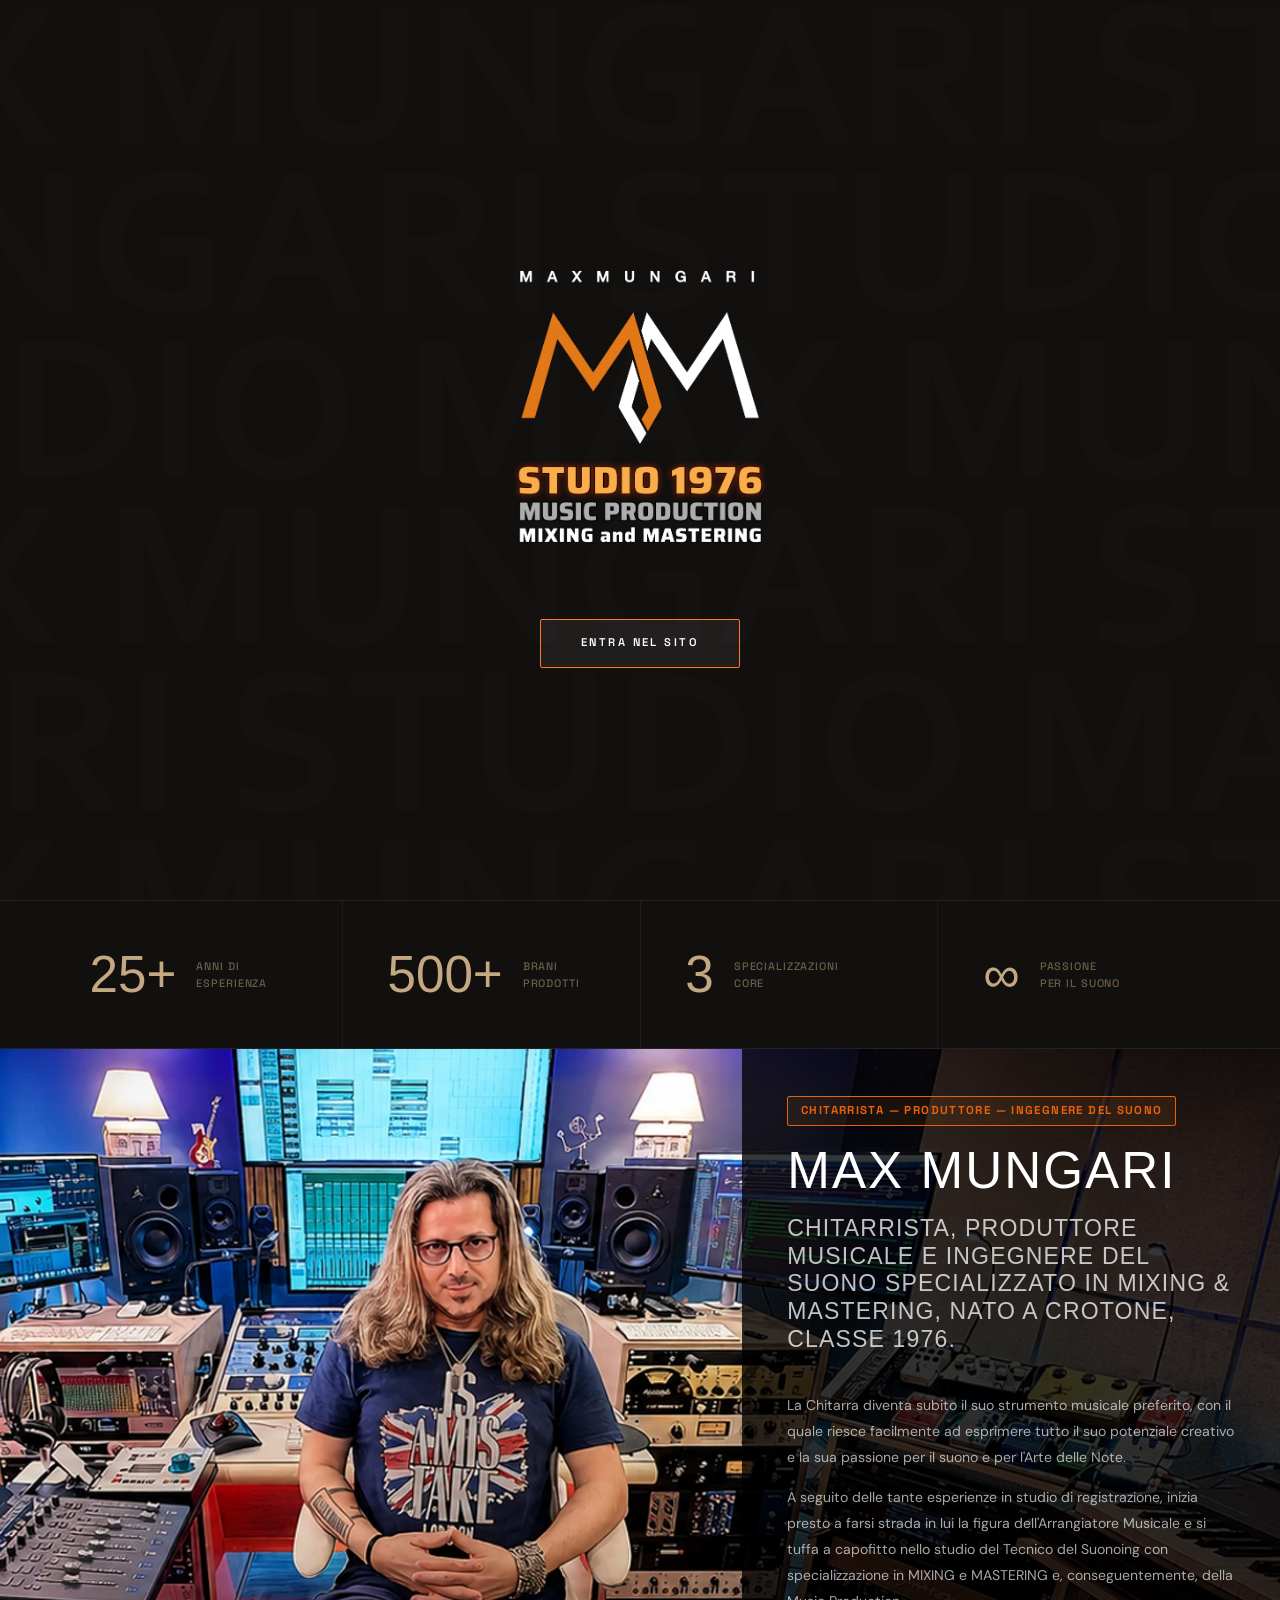
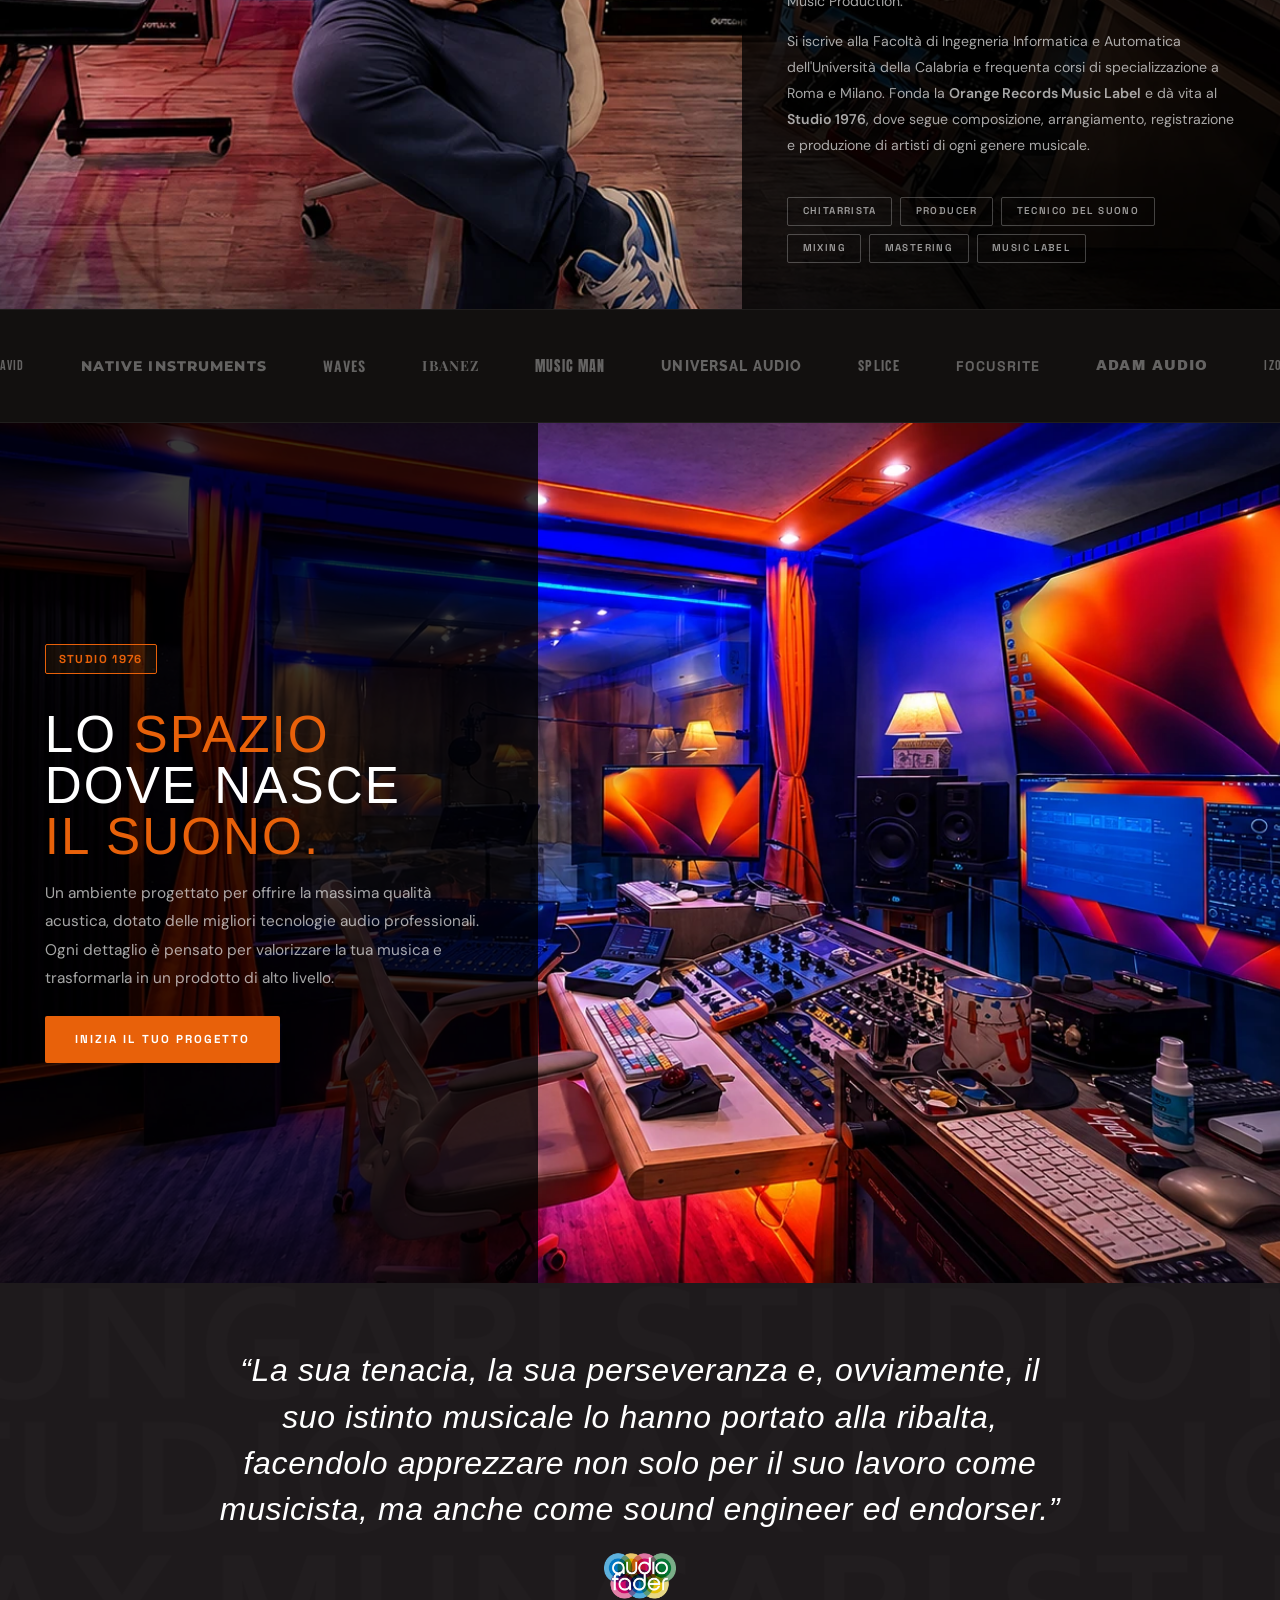
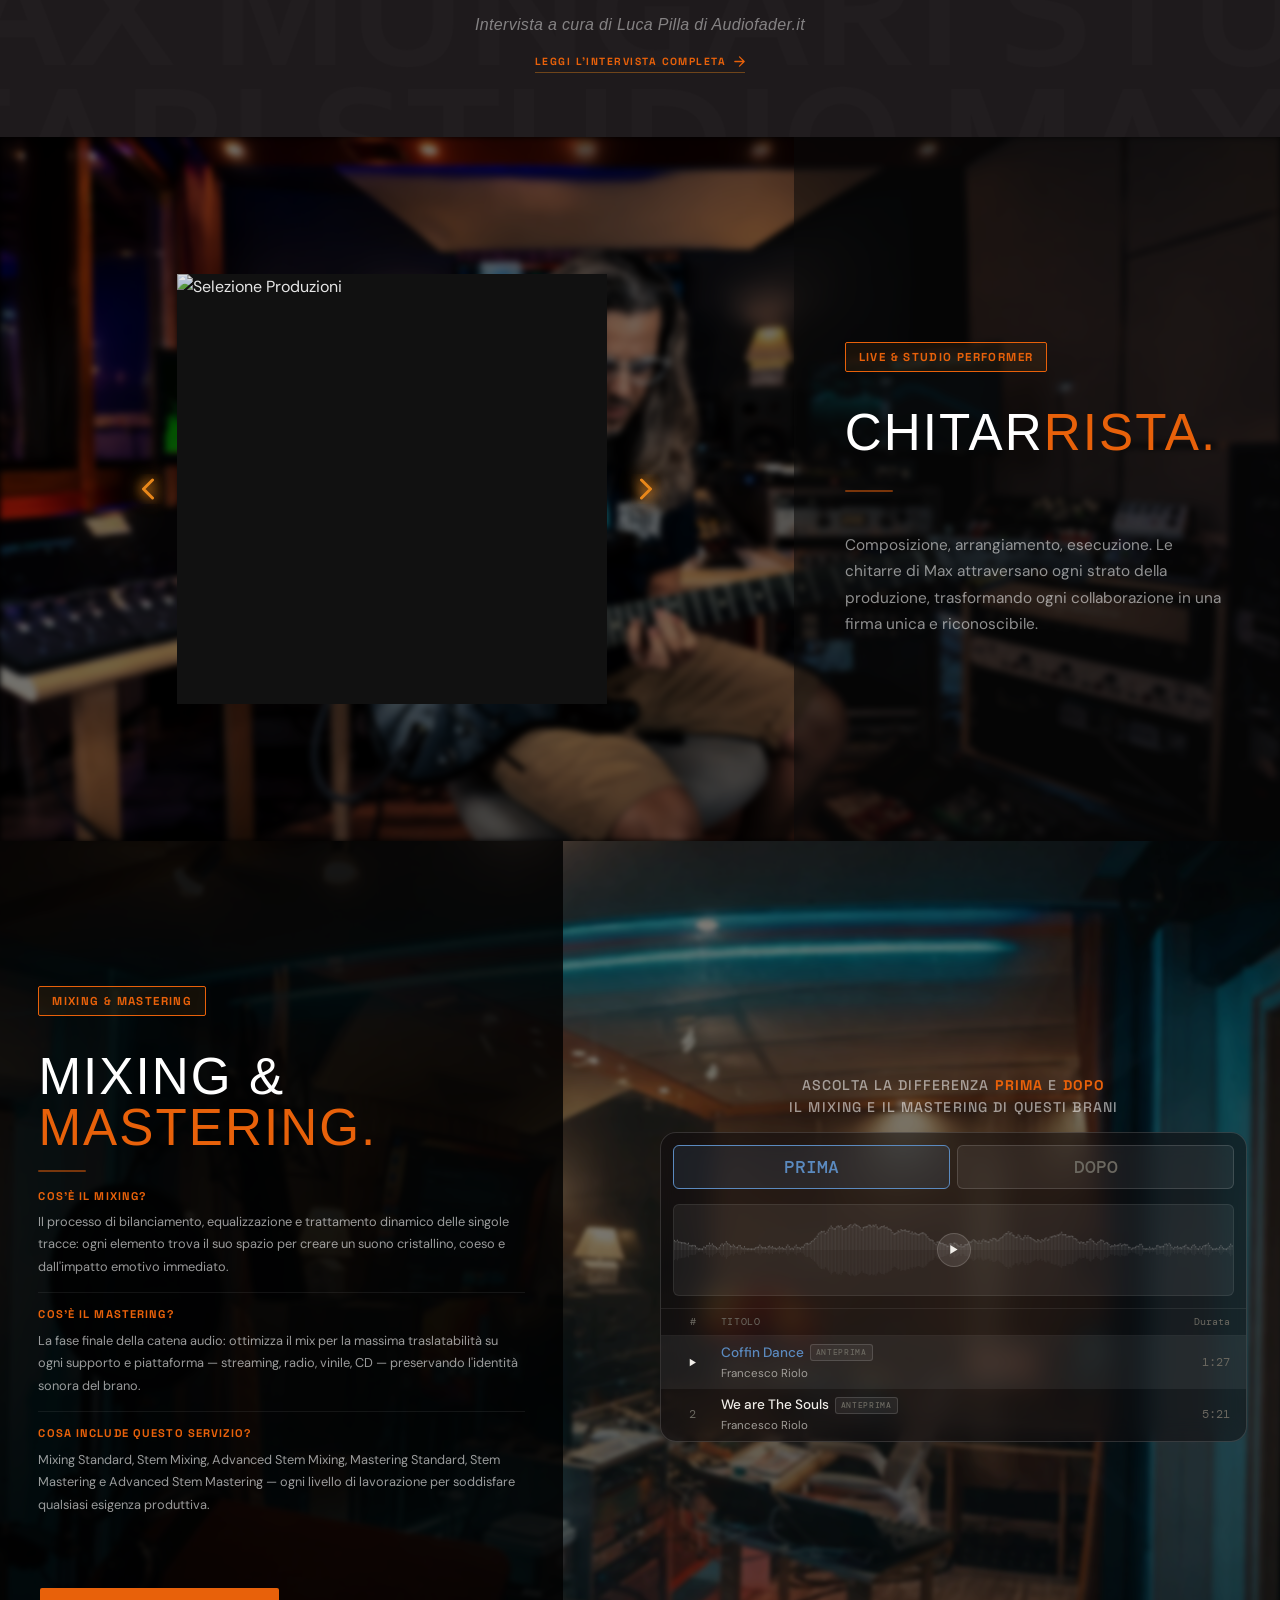
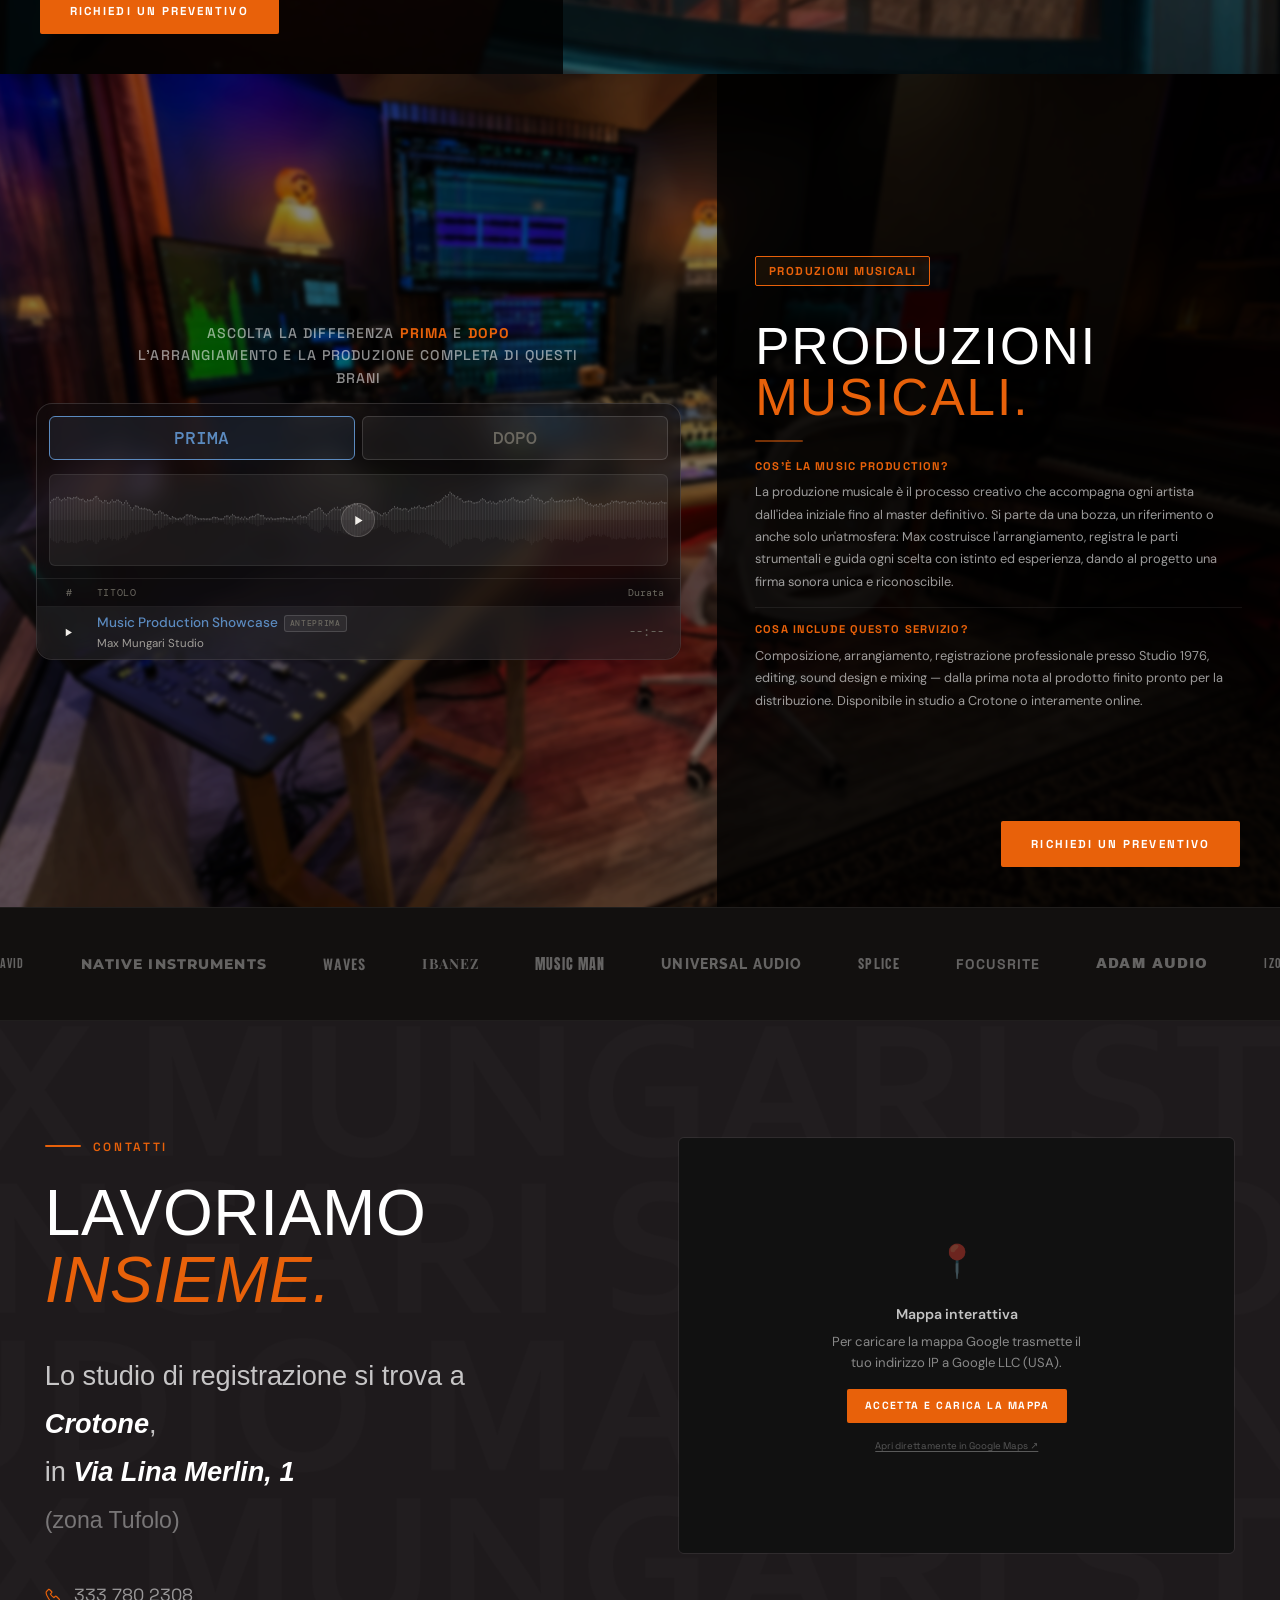
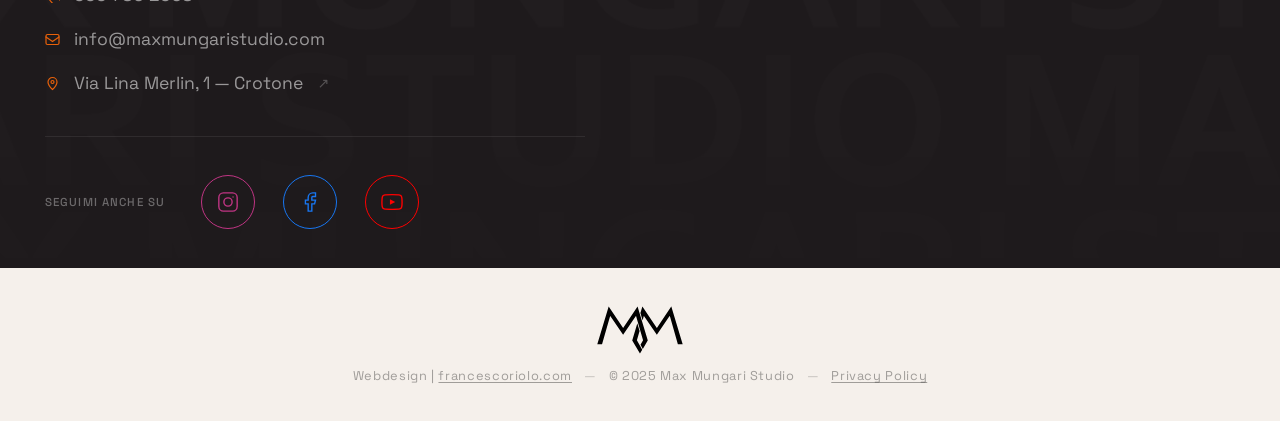
==== commit f1b4eb8a: "Add files via upload Update" ====
--- a/index.html
+++ b/index.html
@@ -239,7 +239,8 @@
         <li><a href="#bio">Max Mungari</a></li>
         <li><a href="#studio">Studio</a></li>
         <li><a href="#lavori" onclick="event.preventDefault();(function(){var el=document.getElementById('lavori');if(!el)return;var sTop=el.getBoundingClientRect().top+window.scrollY;var top=sTop;if(window.innerWidth>=1920){var sH=el.offsetHeight;var vH=window.innerHeight;var offset=Math.max(0,(vH-sH)/2);top=sTop-offset;}window.scrollTo({top:top,behavior:'smooth'});})()">Chitarrista</a></li>
-        <li><a href="#servizi">Servizi</a></li>
+        <li><a href="#mix-mastering">Mixing &amp; Mastering</a></li>
+        <li><a href="#produzioni">Produzioni Musicali</a></li>
         <li><a href="privacy.html">Privacy</a></li>
         <li><a href="#contatti" class="nav-cta">Contattami</a></li>
         <li class="lang-switch"><span class="lang-active">ITA</span><span class="lang-sep">/</span><a href="en/index.html" class="lang-other">ENG</a></li>
@@ -258,7 +259,8 @@
     <a href="#bio"            onclick="closeMobile()">Max Mungari</a>
     <a href="#studio"         onclick="closeMobile()">Studio</a>
     <a href="#lavori"         onclick="closeMobile();event.preventDefault();(function(){var el=document.getElementById('lavori');if(!el)return;var sTop=el.getBoundingClientRect().top+window.scrollY;var top=sTop;if(window.innerWidth>=1920){var sH=el.offsetHeight;var vH=window.innerHeight;var offset=Math.max(0,(vH-sH)/2);top=sTop-offset;}window.scrollTo({top:top,behavior:'smooth'});})()">Chitarrista</a>
-    <a href="#servizi"        onclick="closeMobile()">Servizi</a>
+    <a href="#mix-mastering"  onclick="closeMobile()">Mixing &amp; Mastering</a>
+    <a href="#produzioni"     onclick="closeMobile()">Produzioni Musicali</a>
     <a href="privacy.html">Privacy</a>
     <a href="#contatti"       onclick="closeMobile()">Contattami</a>
     <div class="lang-switch"><span class="lang-active">ITA</span><span class="lang-sep">/</span><a href="en/index.html" class="lang-other">ENG</a></div>
@@ -281,11 +283,11 @@
       </h1>
 
       <p class="hero-subtitle">
-        Chitarrista &nbsp;·&nbsp; Producer &nbsp;·&nbsp; Tecnico del Suono
+        Chitarrista &nbsp;·&nbsp; Produttore &nbsp;·&nbsp; Ingegnere del Suono
       </p>
 
       <div class="hero-actions">
-        <a href="#servizi" class="btn-primary">
+        <a href="#mix-mastering" class="btn-primary">
           Servizi
           <svg width="13" height="13" viewBox="0 0 13 13" fill="none" aria-hidden="true">
             <path d="M1 6.5h11M6.5 1l5.5 5.5L6.5 12"
@@ -331,12 +333,14 @@
             <img src="newassets/vanguard1.png" alt="Vanguard Audio Labs — partner ufficiale" loading="lazy" class="avid-slide active" width="200" height="150" />
             <img src="newassets/vanguard2.png" alt="Vanguard Audio Labs — partner ufficiale" loading="lazy" class="avid-slide" width="200" height="150" />
           </a>
+          <!-- Acustica Audio — nascosto temporaneamente (link non disponibile)
           <a href="#"
              target="_blank" rel="noopener" aria-label="Acustica Audio — partner ufficiale di Max Mungari Studio"
              id="acusticaCarouselHero">
             <img src="newassets/Acustica1.png" alt="Acustica Audio — partner ufficiale" loading="lazy" class="avid-slide active" width="200" height="150" />
             <img src="newassets/Acustica2.png" alt="Acustica Audio — partner ufficiale" loading="lazy" class="avid-slide" width="200" height="150" />
           </a>
+          -->
           </div><!-- /hero-partners-logos -->
         </div>
       </div>
@@ -383,10 +387,10 @@
 
       <!-- Pannello nero opaco con testo -->
       <div class="bio-overlay-panel reveal-left">
-        <span class="bio-badge">Chitarrista &amp; Tecnico del Suono</span>
+        <span class="bio-badge">Chitarrista — Produttore — Ingegnere del Suono</span>
         <h2 id="bio-title" class="section-title">MAX MUNGARI</h2>
         <p class="bio-intro">
-          Chitarrista, Producer e Tecnico del Suono specializzato in Mixing &amp; Mastering, nato a Crotone nel 1976.
+          Chitarrista, produttore musicale e ingegnere del suono specializzato in Mixing &amp; Mastering, nato a Crotone, classe 1976.
         </p>
         <div class="bio-text">
           <p>La Chitarra diventa subito il suo strumento musicale preferito, con il quale riesce facilmente ad esprimere tutto il suo potenziale creativo e la sua passione per il suono e per l'Arte delle Note.</p>
@@ -451,7 +455,8 @@
   ============================== -->
   <section id="studio" aria-labelledby="studio-title">
     <div class="studio-fullimg">
-      <img src="newassets/studio-main.webp" alt="Studio 1976 Crotone — sala principale di registrazione" loading="lazy" decoding="async" />
+      <img src="newassets/studio-main.webp" alt="Studio 1976 Crotone — sala principale di registrazione" decoding="async" class="studio-slide active" />
+      <img src="newassets/studio-bg3.png" alt="Studio 1976 Crotone — sala di registrazione" loading="lazy" decoding="async" class="studio-slide" />
 
       <!-- Pannello nero opaco — sinistra -->
       <div class="studio-overlay-panel reveal-left">
@@ -494,7 +499,7 @@
   <section id="lavori" aria-labelledby="lavori-title">
 
     <div class="lavori-fullimg">
-      <img src="newassets/studio-bg.webp" alt="Studio 1976 — Music Production" loading="lazy" decoding="async" />
+      <img src="newassets/chitarrista-bg.png" alt="Studio 1976 — Music Production" loading="lazy" decoding="async" />
 
       <!-- Pannello overlay destra -->
       <div class="lavori-overlay-panel reveal-right">
@@ -574,28 +579,33 @@
   <!-- ==============================
        SERVIZI INTERATTIVI
   ============================== -->
-  <section id="servizi" aria-label="Esplora i servizi">
-    <div class="svi-wrap">
-
-      <!-- Pannello sinistra: lista servizi -->
-      <div class="svi-panel">
-        <div class="label-row"><div class="divider"></div><p class="svi-badge">I Servizi</p></div>
-        <ul class="svi-list" id="svi-list" role="list">
-          <li><button class="svi-btn active" data-id="mixing">Mixing <svg width="12" height="12" viewBox="0 0 13 13" fill="none" aria-hidden="true"><path d="M1 6.5h11M6.5 1l5.5 5.5L6.5 12" stroke="currentColor" stroke-width="1.5" stroke-linecap="round" stroke-linejoin="round"/></svg></button><div class="svi-accordion-body" data-id="mixing"></div></li>
-          <li><button class="svi-btn" data-id="stemming">Stem Mixing <svg width="12" height="12" viewBox="0 0 13 13" fill="none" aria-hidden="true"><path d="M1 6.5h11M6.5 1l5.5 5.5L6.5 12" stroke="currentColor" stroke-width="1.5" stroke-linecap="round" stroke-linejoin="round"/></svg></button><div class="svi-accordion-body" data-id="stemming"></div></li>
-          <li><button class="svi-btn" data-id="advstemming">Advanced Stem Mixing <svg width="12" height="12" viewBox="0 0 13 13" fill="none" aria-hidden="true"><path d="M1 6.5h11M6.5 1l5.5 5.5L6.5 12" stroke="currentColor" stroke-width="1.5" stroke-linecap="round" stroke-linejoin="round"/></svg></button><div class="svi-accordion-body" data-id="advstemming"></div></li>
-          <li><button class="svi-btn" data-id="mastering">Mastering Standard <svg width="12" height="12" viewBox="0 0 13 13" fill="none" aria-hidden="true"><path d="M1 6.5h11M6.5 1l5.5 5.5L6.5 12" stroke="currentColor" stroke-width="1.5" stroke-linecap="round" stroke-linejoin="round"/></svg></button><div class="svi-accordion-body" data-id="mastering"></div></li>
-          <li><button class="svi-btn" data-id="stemmastering">Stem Mastering <svg width="12" height="12" viewBox="0 0 13 13" fill="none" aria-hidden="true"><path d="M1 6.5h11M6.5 1l5.5 5.5L6.5 12" stroke="currentColor" stroke-width="1.5" stroke-linecap="round" stroke-linejoin="round"/></svg></button><div class="svi-accordion-body" data-id="stemmastering"></div></li>
-          <li><button class="svi-btn" data-id="advstemmastering">Advanced Stem Mastering <svg width="12" height="12" viewBox="0 0 13 13" fill="none" aria-hidden="true"><path d="M1 6.5h11M6.5 1l5.5 5.5L6.5 12" stroke="currentColor" stroke-width="1.5" stroke-linecap="round" stroke-linejoin="round"/></svg></button><div class="svi-accordion-body" data-id="advstemmastering"></div></li>
-          <li><button class="svi-btn" data-id="production">Music Production <svg width="12" height="12" viewBox="0 0 13 13" fill="none" aria-hidden="true"><path d="M1 6.5h11M6.5 1l5.5 5.5L6.5 12" stroke="currentColor" stroke-width="1.5" stroke-linecap="round" stroke-linejoin="round"/></svg></button><div class="svi-accordion-body" data-id="production"></div></li>
-        </ul>
-        <a href="#contatti" class="svi-cta">Richiedi un preventivo</a>
+  <!-- ==============================
+       MIX & MASTERING
+  ============================== -->
+  <section id="mix-mastering" aria-labelledby="mixmastering-title">
+    <div class="svc-fullimg">
+      <img src="newassets/studio-bg2.jpg" alt="Mix &amp; Mastering — Max Mungari Studio" loading="lazy" decoding="async" />
+      <div class="svc-overlay svc-overlay-left reveal-left">
+        <span class="bio-badge">Mixing &amp; Mastering</span>
+        <h2 id="mixmastering-title" class="section-title">MIXING &amp;<br /><em>MASTERING.</em></h2>
+        <div class="divider"></div>
+        <div class="svc-qa-list">
+          <div class="svc-qa">
+            <p class="svc-q">Cos'è il Mixing?</p>
+            <p class="svc-a">Il processo di bilanciamento, equalizzazione e trattamento dinamico delle singole tracce: ogni elemento trova il suo spazio per creare un suono cristallino, coeso e dall'impatto emotivo immediato.</p>
+          </div>
+          <div class="svc-qa">
+            <p class="svc-q">Cos'è il Mastering?</p>
+            <p class="svc-a">La fase finale della catena audio: ottimizza il mix per la massima traslatabilità su ogni supporto e piattaforma — streaming, radio, vinile, CD — preservando l'identità sonora del brano.</p>
+          </div>
+          <div class="svc-qa">
+            <p class="svc-q">Cosa include questo servizio?</p>
+            <p class="svc-a">Mixing Standard, Stem Mixing, Advanced Stem Mixing, Mastering Standard, Stem Mastering e Advanced Stem Mastering — ogni livello di lavorazione per soddisfare qualsiasi esigenza produttiva.</p>
+          </div>
+        </div>
       </div>
-
-      <!-- Pannello destra: dettaglio servizio -->
-      <div class="svi-detail" id="svi-detail">
-        <div class="svi-text-col" id="svi-text-col"></div>
-
+      <div class="svc-player" id="svcPlayer2">
+        <p class="svc-player-label">Ascolta la differenza <em>PRIMA</em> e <em>DOPO</em><br />il mixing e il mastering di questi brani</p>
         <div class="abc-card" id="abcCard2">
           <div class="abc-comparator">
             <div class="abc-empty" id="abcEmpty2">Seleziona un brano</div>
@@ -645,7 +655,83 @@
           </div>
         </div>
       </div>
-
+      <a href="#contatti" class="studio-cta svc-cta-mix">Richiedi un preventivo</a>
+    </div>
+  </section>
+
+  <!-- ==============================
+       PRODUZIONI MUSICALI
+  ============================== -->
+  <section id="produzioni" aria-labelledby="produzioni-title">
+    <div class="svc-fullimg">
+      <img src="newassets/studio-bg4.png" alt="Produzioni Musicali — Max Mungari Studio" loading="lazy" decoding="async" />
+      <div class="svc-overlay svc-overlay-right reveal-right">
+        <span class="bio-badge">Produzioni Musicali</span>
+        <h2 id="produzioni-title" class="section-title">PRODUZIONI<br /><em>MUSICALI.</em></h2>
+        <div class="divider"></div>
+        <div class="svc-qa-list">
+          <div class="svc-qa">
+            <p class="svc-q">Cos'è la Music Production?</p>
+            <p class="svc-a">La produzione musicale è il processo creativo che accompagna ogni artista dall'idea iniziale fino al master definitivo. Si parte da una bozza, un riferimento o anche solo un'atmosfera: Max costruisce l'arrangiamento, registra le parti strumentali e guida ogni scelta con istinto ed esperienza, dando al progetto una firma sonora unica e riconoscibile.</p>
+          </div>
+          <div class="svc-qa">
+            <p class="svc-q">Cosa include questo servizio?</p>
+            <p class="svc-a">Composizione, arrangiamento, registrazione professionale presso Studio 1976, editing, sound design e mixing — dalla prima nota al prodotto finito pronto per la distribuzione. Disponibile in studio a Crotone o interamente online.</p>
+          </div>
+        </div>
+      </div>
+      <div class="svc-player" id="svcPlayer3">
+        <p class="svc-player-label">Ascolta la differenza <em>PRIMA</em> e <em>DOPO</em> l'arrangiamento e la produzione completa di questi brani</p>
+        <div class="abc-card" id="abcCard3">
+          <div class="abc-comparator">
+            <div class="abc-empty" id="abcEmpty3">Seleziona un brano</div>
+            <div class="abc-player" id="abcPlayer3">
+              <div class="abc-switch">
+                <button class="abc-btn on-a" id="abcBtnA3" disabled>PRIMA</button>
+                <button class="abc-btn" id="abcBtnB3" disabled>DOPO</button>
+              </div>
+              <div class="abc-wave" id="abcWave3">
+                <div class="abc-wave-body">
+                  <canvas class="abc-canvas" id="abcCvA3"></canvas>
+                  <canvas class="abc-canvas hidden" id="abcCvB3"></canvas>
+                  <div class="abc-ph-layer">
+                    <div class="abc-ph-prog" id="abcPhProg3"></div>
+                    <div class="abc-ph-line" id="abcPhLine3"></div>
+                  </div>
+                  <div class="abc-np">
+                    <span class="abc-np-title" id="abcNpTitle3">—</span>
+                    <span class="abc-np-artist" id="abcNpArtist3"></span>
+                  </div>
+                  <button class="abc-play" id="abcPlay3" disabled>
+                    <svg id="abcIconPlay3" viewBox="0 0 16 16"><path d="M4 2.5l9 5.5-9 5.5V2.5z"/></svg>
+                    <svg id="abcIconPause3" viewBox="0 0 16 16" style="display:none"><rect x="3" y="2" width="4" height="12"/><rect x="9" y="2" width="4" height="12"/></svg>
+                  </button>
+                  <div class="abc-topbar">
+                    <div class="abc-badge a" id="abcBadge3">A</div>
+                    <div class="abc-time" id="abcTime3">0:00 / 0:00</div>
+                    <div class="abc-vol">
+                      <svg viewBox="0 0 16 16"><path d="M9 2.5v11a.5.5 0 0 1-.854.354L4.5 10H2a1 1 0 0 1-1-1V7a1 1 0 0 1 1-1h2.5l3.646-3.854A.5.5 0 0 1 9 2.5zm2.354 2.146a.5.5 0 0 1 .707 0A5.5 5.5 0 0 1 13.5 8a5.5 5.5 0 0 1-1.439 3.354.5.5 0 1 1-.707-.707A4.5 4.5 0 0 0 12.5 8a4.5 4.5 0 0 0-1.146-3.061.5.5 0 0 1 0-.707z"/></svg>
+                      <input type="range" id="abcVol3" min="0" max="100" value="80" step="1" />
+                    </div>
+                  </div>
+                </div>
+              </div>
+              <div class="abc-loader" id="abcLoader3">
+                <div class="abc-loader-fill" id="abcLoaderFill3"></div>
+              </div>
+            </div>
+          </div>
+          <div class="abc-list">
+            <div class="abc-list-head">
+              <div class="abc-lh-n">#</div>
+              <div class="abc-lh-t">Titolo</div>
+              <div class="abc-lh-d">Durata</div>
+            </div>
+            <div id="abcRows3"></div>
+          </div>
+        </div>
+      </div>
+      <a href="#contatti" class="studio-cta svc-cta-prod">Richiedi un preventivo</a>
     </div>
   </section>
 
@@ -1147,96 +1233,186 @@
 
   window.addEventListener('resize', () => { if (bufA || bufB) redraw(); });
 
-  /* API pubblica: aggiorna playlist al cambio servizio */
-  window.ABC2_updateTracks = function(newTracks) {
-    TRACKS2.current = newTracks || [];
-    if (playing) { teardown(); playing = false; cancelAnimationFrame(raf); updatePlayUI(); }
-    curIdx = -1; bufA = null; bufB = null; offset = 0;
-    empty.style.display = 'flex';
-    player.classList.remove('visible');
-    buildRows(TRACKS2.current);
-    if (TRACKS2.current.length) requestAnimationFrame(function() { showTrack(0); });
-    else { empty.style.display = 'flex'; player.classList.remove('visible'); }
-  };
-
-  /* Init */
-  buildRows([]);
+  /* Init — carica tracks mixing+mastering direttamente */
+  const initTracks2 = (window.ABC_TRACKS_MIXING || []).concat(window.ABC_TRACKS_MASTERING || []);
+  TRACKS2.current = initTracks2;
+  buildRows(initTracks2);
+  if (initTracks2.length) requestAnimationFrame(function() { showTrack(0); });
 })();
 
-/* ── Servizi interattivi ── */
+/* ── ABC Player 3 — Produzioni Musicali ── */
 (function(){
-  var DATA = {
-    mixing:          { title:'MIX<em>ING.</em>',                   desc:'Ogni elemento trova il suo spazio. Un processo chirurgico di bilanciamento, dinamica e spazialità per un suono coeso e potente.<br><br>Ascolta la differenza prima e <em class="svi-hl">dopo il Mixing.</em>',           tracks: window.ABC_TRACKS_MIXING || [] },
-    stemming:        { title:'STEM <em>MIXING.</em>',              desc:'Lavoriamo sui gruppi principali — drum, bass, guitars, keys, voices — per una gestione precisa di ogni sezione sonora.<br><br>Ascolta la differenza prima e <em class="svi-hl">dopo lo Stem Mixing.</em>',          tracks: window.ABC_TRACKS_MIXING || [] },
-    advstemming:     { title:'ADVANCED<br/><em>STEM MIXING.</em>', desc:'Il massimo controllo sul mix. Ogni stem trattato con processing dedicato e integrazione analogica per risultati di livello superiore.<br><br>Ascolta la differenza prima e <em class="svi-hl">dopo l\'Advanced Stem Mixing.</em>', tracks: window.ABC_TRACKS_MIXING || [] },
-    mastering:       { title:'MASTERING <em>STANDARD.</em>',       desc:'Mastering analogico e digitale integrati. Ottimizzato per Spotify, Apple Music, YouTube senza perdere l\'identità del brano.<br><br>Ascolta la differenza prima e <em class="svi-hl">dopo il Mastering.</em>',        tracks: window.ABC_TRACKS_MASTERING || [] },
-    stemmastering:   { title:'STEM <em>MASTERING.</em>',           desc:'Lavoriamo su stem separati per un controllo chirurgico del suono finale, preservando dinamica e identità di ogni elemento.<br><br>Ascolta la differenza prima e <em class="svi-hl">dopo lo Stem Mastering.</em>',    tracks: window.ABC_TRACKS_MASTERING || [] },
-    advstemmastering:{ title:'ADVANCED<br/><em>STEM MASTERING.</em>',desc:'Il livello più alto del mastering. Ogni stem processato individualmente con hardware analogico dedicato per un risultato definitivo.<br><br>Ascolta la differenza prima e <em class="svi-hl">dopo l\'Advanced Stem Mastering.</em>', tracks: window.ABC_TRACKS_MASTERING || [] },
-    production:      { title:'MUSIC <em>PRODUCTION.</em>',         desc:'Composizione, arrangiamento e produzione completa. Le chitarre di Max attraversano ogni strato del progetto, trasformando ogni collaborazione in una firma unica.<br><br>Ascolta la differenza prima e <em class="svi-hl">dopo la Music Production.</em>', tracks: window.ABC_TRACKS_PRODUCTION || [] }
-  };
-  function render(id) {
-    var d = DATA[id];
-    var el = document.getElementById('svi-detail');
-    if (!el) return;
-    var textCol = document.getElementById('svi-text-col');
-    if (textCol) {
-      textCol.innerHTML =
-        '<div class="svi-detail-title">' + d.title + '</div>' +
-        '<div class="svi-divider"></div>' +
-        '<div class="svi-detail-desc">' + d.desc + '</div>';
+  const TRACKS3 = { current: [] };
+  const $ = id => document.getElementById(id);
+  const audioBufferCache3 = new Map();
+
+  function fetchAudio(url) {
+    return new Promise(function(resolve, reject) {
+      const xhr = new XMLHttpRequest();
+      xhr.open('GET', url, true);
+      xhr.responseType = 'arraybuffer';
+      xhr.onload = function() { if (xhr.status >= 200 && xhr.status < 300) resolve(xhr.response); else reject(new Error('HTTP ' + xhr.status)); };
+      xhr.onerror = reject;
+      xhr.send();
+    });
+  }
+
+  async function getBuffer(url) {
+    if (audioBufferCache3.has(url)) return audioBufferCache3.get(url);
+    initCtx();
+    const raw = await fetchAudio(url);
+    const buf = await actx.decodeAudioData(raw);
+    audioBufferCache3.set(url, buf);
+    return buf;
+  }
+
+  const empty      = $('abcEmpty3');
+  const player     = $('abcPlayer3');
+  const npTitle    = $('abcNpTitle3');
+  const npArtist   = $('abcNpArtist3');
+  const btnA       = $('abcBtnA3');
+  const btnB       = $('abcBtnB3');
+  const wave       = $('abcWave3');
+  const waveBody   = wave ? wave.querySelector('.abc-wave-body') : null;
+  const badge      = $('abcBadge3');
+  const timeEl     = $('abcTime3');
+  const cvA        = $('abcCvA3');
+  const cvB        = $('abcCvB3');
+  const phProg     = $('abcPhProg3');
+  const phLine     = $('abcPhLine3');
+  const btnPlay    = $('abcPlay3');
+  const iconPlay   = $('abcIconPlay3');
+  const iconPause  = $('abcIconPause3');
+  const volSlider  = $('abcVol3');
+  const loader     = $('abcLoader3');
+  const loaderFill = $('abcLoaderFill3');
+  const rowsEl     = $('abcRows3');
+
+  if (!empty || !player || !waveBody) return;
+
+  let actx = null;
+  let bufA = null, bufB = null;
+  let srcA = null, srcB = null;
+  let gA = null, gB = null, gate = null;
+  let playing = false;
+  let t0 = 0, offset = 0, dur = 0;
+  let raf = null;
+  let track = 'A';
+  let curIdx = -1;
+
+  function initCtx() { if (!actx) actx = new (window.AudioContext || window.webkitAudioContext)(); }
+
+  function analyze(buf, n) {
+    const d = buf.getChannelData(0), bs = Math.floor(d.length / n);
+    const pk = new Float32Array(n), rms = new Float32Array(n);
+    for (let i = 0; i < n; i++) {
+      let max = 0, sum = 0, s = i * bs;
+      for (let j = 0; j < bs; j++) { const v = Math.abs(d[s+j]); if (v > max) max = v; sum += d[s+j]*d[s+j]; }
+      pk[i] = max; rms[i] = Math.sqrt(sum/bs);
     }
-    /* Aggiorna playlist card2 */
-    if (window.ABC2_updateTracks) window.ABC2_updateTracks(d.tracks || []);
-  }
-  function renderAccordion(id, bodyEl) {
-    var d = DATA[id];
-    bodyEl.innerHTML =
-      '<div class="svi-detail-title">' + d.title + '</div>' +
-      '<div class="svi-divider"></div>' +
-      '<div class="svi-detail-desc">' + d.desc + '</div>';
-    /* Sposta fisicamente la card2 dentro questa accordion */
-    var card = document.getElementById('abcCard2');
-    if (card) bodyEl.appendChild(card);
-    /* Aggiorna i brani */
-    if (window.ABC2_updateTracks) window.ABC2_updateTracks(d.tracks || []);
-  }
-
-  var list = document.getElementById('svi-list');
-  if (list) {
-    list.addEventListener('click', function(e) {
-      var btn = e.target.closest('.svi-btn');
-      if (!btn) return;
-      var isMobile = window.innerWidth < 768;
-      var id = btn.dataset.id;
-
-      if (isMobile) {
-        var body = btn.parentElement.querySelector('.svi-accordion-body');
-        var isOpen = body.classList.contains('open');
-        if (isOpen) return; /* già aperta, non fare nulla */
-        document.querySelectorAll('.svi-accordion-body').forEach(function(b){ b.classList.remove('open'); });
-        document.querySelectorAll('.svi-btn').forEach(function(b){ b.classList.remove('active'); });
-        renderAccordion(id, body);
-        body.classList.add('open');
-        btn.classList.add('active');
-      } else {
-        document.querySelectorAll('.svi-btn').forEach(function(b){ b.classList.remove('active'); });
-        btn.classList.add('active');
-        render(id);
-      }
+    return { pk, rms };
+  }
+
+  function drawCv(cv, buf, color) {
+    cv.width = waveBody.offsetWidth; cv.height = waveBody.offsetHeight;
+    const c = cv.getContext('2d'); c.clearRect(0,0,cv.width,cv.height);
+    if (!buf) return;
+    const w = cv.width, h = cv.height, mid = h/2, N = 400, { pk } = analyze(buf, N), gap = 1, barW = Math.max(1,(w/N)-gap);
+    for (let i = 0; i < N; i++) { const x=(i/N)*w, a=pk[i]*mid*0.88; c.fillStyle=color+'50'; c.fillRect(x,mid-a,barW,a); c.fillStyle=color+'30'; c.fillRect(x,mid,barW,a); c.fillStyle=color; c.fillRect(x,mid-a,barW,1.5); }
+  }
+
+  function drawFakeCv(cv) {
+    cv.width=waveBody.offsetWidth||300; cv.height=waveBody.offsetHeight||90;
+    const c=cv.getContext('2d'); c.clearRect(0,0,cv.width,cv.height);
+    const w=cv.width,h=cv.height,mid=h/2,N=400,gap=1,barW=Math.max(1,(w/N)-gap);
+    let val=0.25+Math.random()*0.3;
+    for(let i=0;i<N;i++){val+=(Math.random()-0.5)*0.12;val=Math.max(0.04,Math.min(0.85,val));const x=(i/N)*w,a=val*mid*0.88;c.fillStyle='rgba(160,160,160,0.18)';c.fillRect(x,mid-a,barW,a);c.fillStyle='rgba(160,160,160,0.10)';c.fillRect(x,mid,barW,a);c.fillStyle='rgba(160,160,160,0.35)';c.fillRect(x,mid-a,barW,1.5);}
+  }
+
+  function showFakeWaveform() { requestAnimationFrame(function(){ drawFakeCv(cvA); drawFakeCv(cvB); }); }
+
+  function redraw() {
+    requestAnimationFrame(function(){
+      if(waveBody.offsetWidth>0){drawCv(cvA,bufA,'#5b8abf');drawCv(cvB,bufB,'#ffad4d');}
+      else requestAnimationFrame(function(){drawCv(cvA,bufA,'#5b8abf');drawCv(cvB,bufB,'#ffad4d');});
     });
-    render('mixing');
-
-    /* Apri la prima accordion di default su mobile */
-    if (window.innerWidth < 768) {
-      var firstBody = list.querySelector('.svi-accordion-body');
-      var firstBtn = list.querySelector('.svi-btn');
-      if (firstBody && firstBtn) {
-        renderAccordion('mixing', firstBody);
-        firstBody.classList.add('open');
-        firstBtn.classList.add('active');
-      }
-    }
-  }
+  }
+
+  function buildGraph(off) {
+    srcA=actx.createBufferSource();srcB=actx.createBufferSource();srcA.buffer=bufA;srcB.buffer=bufB;
+    gA=actx.createGain();gB=actx.createGain();gate=actx.createGain();
+    gA.gain.value=track==='A'?1:0;gB.gain.value=track==='B'?1:0;gate.gain.value=volSlider.value/100;
+    srcA.connect(gA).connect(gate);srcB.connect(gB).connect(gate);gate.connect(actx.destination);
+    srcA.start(actx.currentTime,off);srcB.start(actx.currentTime,off);t0=actx.currentTime-off;
+    srcA.onended=()=>{if(playing)onEnd();};
+  }
+
+  function teardown(){try{srcA&&srcA.stop();}catch(e){}try{srcB&&srcB.stop();}catch(e){}srcA=srcB=gA=gB=gate=null;}
+  function onEnd(){playing=false;offset=0;cancelAnimationFrame(raf);updatePlayUI();setProgress(0);timeEl.textContent=fmt(0)+' / '+fmt(dur);updateRows();}
+  function updatePlayUI(){iconPlay.style.display=playing?'none':'block';iconPause.style.display=playing?'block':'none';waveBody.classList.toggle('is-playing',playing);}
+  function setProgress(r){const p=(r*100).toFixed(2)+'%';phProg.style.width=p;phLine.style.left=p;}
+  function tick(){if(!playing)return;const el=Math.min(actx.currentTime-t0,dur);setProgress(el/dur);timeEl.textContent=fmt(el)+' / '+fmt(dur);raf=requestAnimationFrame(tick);}
+  function fmt(s){return Math.floor(s/60)+':'+String(Math.floor(s%60)).padStart(2,'0');}
+
+  function setTrack(t){
+    track=t;btnA.className='abc-btn'+(t==='A'?' on-a':'');btnB.className='abc-btn'+(t==='B'?' on-b':'');
+    wave.className='abc-wave'+(t==='B'?' on-b':'');cvA.classList.toggle('hidden',t!=='A');cvB.classList.toggle('hidden',t!=='B');
+    badge.className='abc-badge '+(t==='A'?'a':'b');badge.textContent=t;
+    if(gA&&gB){gA.gain.setTargetAtTime(t==='A'?1:0,actx.currentTime,0.005);gB.gain.setTargetAtTime(t==='B'?1:0,actx.currentTime,0.005);}
+    updateRows();
+  }
+
+  btnA.addEventListener('click',()=>{if(track!=='A')setTrack('A');});
+  btnB.addEventListener('click',()=>{if(track!=='B')setTrack('B');});
+
+  btnPlay.addEventListener('click',async e=>{
+    e.stopPropagation();
+    if(!bufA||!bufB){await loadTrack(curIdx>=0?curIdx:0);if(!bufA||!bufB)return;initCtx();await actx.resume();buildGraph(offset);playing=true;tick();updatePlayUI();updateRows();return;}
+    await actx.resume();
+    if(playing){offset=actx.currentTime-t0;teardown();playing=false;cancelAnimationFrame(raf);}
+    else{buildGraph(offset);playing=true;tick();}
+    updatePlayUI();updateRows();
+  });
+
+  volSlider.addEventListener('input',()=>{if(gate)gate.gain.setTargetAtTime(volSlider.value/100,actx.currentTime,0.01);});
+
+  function showTrack(idx){
+    const tracks=TRACKS3.current;if(!tracks.length)return;
+    curIdx=idx;bufA=null;bufB=null;offset=0;setProgress(0);
+    const tr=tracks[idx];npTitle.textContent=tr.title;npArtist.textContent=tr.artist;
+    empty.style.display='none';player.classList.add('visible');btnA.disabled=btnB.disabled=false;btnPlay.disabled=false;
+    phLine.style.display='none';timeEl.textContent='0:00 / '+tr.dur;updateRows();showFakeWaveform();
+  }
+
+  async function loadTrack(idx){
+    const tracks=TRACKS3.current;if(!tracks.length)return;
+    initCtx();if(playing){teardown();playing=false;cancelAnimationFrame(raf);updatePlayUI();}
+    if(curIdx!==idx)showTrack(idx);
+    const tr=tracks[idx];const cached=audioBufferCache3.has(tr.a)&&audioBufferCache3.has(tr.b);
+    if(!cached){btnPlay.classList.add('loading');btnPlay.disabled=false;}
+    try{const[bA,bB]=await Promise.all([getBuffer(tr.a),getBuffer(tr.b)]);bufA=bA;bufB=bB;dur=Math.min(bA.duration,bB.duration);timeEl.textContent=fmt(0)+' / '+fmt(dur);phLine.style.display='block';btnPlay.classList.remove('loading');redraw();}
+    catch(err){btnPlay.classList.remove('loading');}
+    updateRows();
+  }
+
+  function updateRows(){rowsEl.querySelectorAll('.abc-row').forEach((r,i)=>{r.classList.toggle('active',i===curIdx);r.classList.toggle('on-b',i===curIdx&&track==='B');r.classList.toggle('is-playing',i===curIdx&&playing);});}
+
+  function buildRows(tracks){
+    if(!rowsEl)return;rowsEl.innerHTML='';
+    tracks.forEach((tr,i)=>{
+      const row=document.createElement('div');row.className='abc-row';
+      row.innerHTML=`<div class="abc-rn"><span class="n">${i+1}</span><span class="p"><svg viewBox="0 0 16 16"><path d="M4 2.5l9 5.5-9 5.5V2.5z"/></svg></span><span class="eq"><span></span><span></span><span></span></span></div><div class="abc-ri"><div class="abc-ri-t">${tr.title}<span class="abc-preview-tag">Anteprima</span></div><div class="abc-ri-a">${tr.artist}</div></div><div class="abc-rd">${tr.dur}</div>`;
+      row.addEventListener('click',()=>loadTrack(i));rowsEl.appendChild(row);
+    });
+  }
+
+  window.addEventListener('resize',()=>{if(bufA||bufB)redraw();});
+
+  /* Init — tracks produzione */
+  const initTracks3 = window.ABC_TRACKS_PRODUCTION || [];
+  TRACKS3.current = initTracks3;
+  buildRows(initTracks3);
+  if (initTracks3.length) requestAnimationFrame(function() { showTrack(0); });
 })();
 
 (function(){
--- a/style.css
+++ b/style.css
@@ -1090,6 +1090,9 @@
     padding: 2rem 1.25rem;
     overflow-y: visible;
   }
+  .bio-overlay-panel .bio-badge {
+    white-space: normal;
+  }
 }
 
 /* ── Ultrawide (≥2000px) ── */
@@ -1231,6 +1234,7 @@
     justify-content: space-between;
     gap: 8px;
     width: 100%;
+    margin-top: 13px;
   }
   .hero-partners-logos a {
     flex: 1 1 0;
@@ -1648,6 +1652,11 @@
   object-fit: cover;
   object-position: center center;
   display: block;
+  opacity: 0;
+  transition: opacity 1.2s ease-in-out;
+}
+.studio-fullimg > img.active {
+  opacity: 1;
 }
 
 /* ── Pannello nero opaco — sinistra ── */
@@ -1698,6 +1707,12 @@
 
 /* Mobile */
 @media (max-width: 767px) {
+  #studio .studio-cta {
+    display: block;
+    width: 100%;
+    text-align: center;
+    box-sizing: border-box;
+  }
   .studio-fullimg {
     min-height: unset;
     display: flex;
@@ -1710,6 +1725,13 @@
     height: 56vw;
     object-fit: cover;
     flex-shrink: 0;
+    opacity: 0;
+    display: none;
+    transition: opacity 1.2s ease-in-out;
+  }
+  .studio-fullimg > img.active {
+    display: block;
+    opacity: 1;
   }
   .studio-overlay-panel {
     position: relative;
@@ -1778,6 +1800,281 @@
 }
 #lavori > * { position: relative; z-index: 1; }
 
+/* ============================================================
+   SERVIZI — sezioni dedicate (Mix & Mastering / Produzioni)
+============================================================ */
+.svc-fullimg {
+  position: relative;
+  width: 100%;
+  min-height: clamp(640px, 90vw, 980px);
+  overflow: hidden;
+}
+.svc-fullimg > img {
+  position: absolute;
+  inset: 0;
+  width: 100%;
+  height: 100%;
+  object-fit: cover;
+  object-position: center;
+  display: block;
+}
+.svc-overlay {
+  position: absolute;
+  top: 0;
+  width: clamp(323px, 44%, 612px);
+  height: 100%;
+  background: rgba(0,0,0,0.82);
+  padding: clamp(2rem, 3.5vw, 3.5rem) clamp(1.5rem, 3vw, 3rem);
+  display: flex;
+  flex-direction: column;
+  justify-content: center;
+  gap: 1rem;
+  box-sizing: border-box;
+  overflow-y: auto;
+}
+.svc-overlay-left  { left: 0; }
+.svc-overlay-right { right: 0; }
+
+
+/* Player card — centrato nella metà libera */
+.svc-player {
+  position: absolute;
+  top: 0;
+  height: 100%;
+  width: 48%;
+  display: flex;
+  flex-direction: column;
+  align-items: center;
+  justify-content: center;
+  padding: 0;
+  box-sizing: border-box;
+  z-index: 2;
+}
+.svc-player .svc-player-label { padding: 0 1rem; }
+@media (min-width: 1920px) {
+  .svc-overlay-left ~ .svc-player {
+    left: 40%;
+    right: 0;
+    width: auto;
+  }
+  .svc-overlay-right ~ .svc-player {
+    left: 0;
+    right: 35%;
+    width: auto;
+    display: flex;
+    align-items: center;
+    justify-content: center;
+  }
+}
+.svc-overlay-left  ~ .svc-player { left: clamp(323px, 49%, 920px); right: 0; width: auto; }
+.svc-overlay-right ~ .svc-player { right: clamp(323px, 44%, 612px); left: 0; width: auto; }
+.svc-player .abc-card { width: 90%; max-width: 648px; }
+.svc-player-label {
+  font-family: var(--font-ui);
+  font-size: 0.88rem;
+  font-weight: 500;
+  letter-spacing: 0.08em;
+  text-transform: uppercase;
+  color: rgba(255,255,255,0.55);
+  text-align: center;
+  line-height: 1.6;
+  margin-bottom: 0.85rem;
+  max-width: 480px;
+  width: 100%;
+}
+.svc-player-label em {
+  color: var(--orange);
+  font-style: normal;
+  font-weight: 700;
+}
+
+/* FHD — riduci altezza sezioni servizi */
+@media (min-width: 768px) and (max-width: 1919px) {
+  #mix-mastering .svc-fullimg,
+  #produzioni    .svc-fullimg { min-height: clamp(544px, 76.5vw, 833px); }
+}
+
+/* IT only — overlay scuro + blur immagine */
+#mix-mastering .svc-fullimg > img,
+#produzioni    .svc-fullimg > img {
+  filter: blur(2px) brightness(0.72);
+  transform: scale(1.03);
+}
+@media (max-width: 767px) {
+  #mix-mastering .svc-fullimg > img,
+  #produzioni    .svc-fullimg > img {
+    filter: none;
+    transform: none;
+  }
+}
+#mix-mastering .svc-fullimg::after,
+#produzioni    .svc-fullimg::after {
+  content: '';
+  position: absolute;
+  inset: 0;
+  background: rgba(0,0,0,0.28);
+  z-index: 0;
+  pointer-events: none;
+}
+#mix-mastering .svc-overlay,
+#produzioni    .svc-overlay { z-index: 1; }
+
+@media (max-width: 767px) {
+  .svc-player {
+    position: relative;
+    inset: unset;
+    transform: none;
+    width: 100%;
+    height: auto;
+    background: rgba(0,0,0,0.92);
+    padding: 1.5rem 1.25rem;
+    justify-content: flex-start;
+  }
+  .svc-overlay-left  ~ .svc-player,
+  .svc-overlay-right ~ .svc-player { left: unset; right: unset; width: 100%; position: relative; }
+  .svc-player .abc-card { max-width: 100%; }
+
+  /* Filigrana sui pannelli neri */
+  .bio-overlay-panel::after,
+  .studio-overlay-panel::after {
+    content: '';
+    position: absolute;
+    inset: 0;
+    background-image: url('newassets/filigranaMobilebg.png');
+    background-repeat: no-repeat;
+    background-position: center center;
+    background-size: cover;
+    opacity: 0.03;
+    pointer-events: none;
+    z-index: 0;
+  }
+}
+.svc-overlay .section-title     { color: var(--white); }
+.svc-overlay .section-title em  { color: var(--orange); font-style: normal; }
+.svc-overlay .bio-badge         { color: var(--orange); }
+.svc-overlay .divider           { background: var(--orange); opacity: 0.5; height: 2px; width: 48px; margin: 0; flex-shrink: 0; }
+#mix-mastering,
+#produzioni { background: var(--studio-black); }
+
+/* Pulsante preventivo fuori overlay — desktop: position absolute sopra overlay, mobile: dopo player */
+.svc-cta-mix,
+.svc-cta-prod {
+  position: absolute;
+  bottom: 2.5rem;
+  z-index: 2;
+  box-sizing: border-box;
+}
+.svc-cta-mix  { left: 2.5rem; }
+.svc-cta-prod { right: 2.5rem; }
+
+@media (max-width: 767px) {
+  .svc-cta-mix,
+  .svc-cta-prod {
+    position: relative;
+    display: block;
+    width: calc(100% - 2.5rem);
+    margin: 1.25rem auto 2rem;
+    text-align: center;
+    bottom: unset;
+    left: unset;
+    right: unset;
+  }
+  .svc-overlay .studio-cta {
+    display: none;
+  }
+  #mix-mastering .svc-player,
+  #produzioni    .svc-player { order: 2; }
+  .svc-cta-mix,
+  .svc-cta-prod { order: 3; }
+}
+
+/* Q&A blocks */
+.svc-qa-list {
+  display: flex;
+  flex-direction: column;
+  gap: 0;
+}
+.svc-qa {
+  padding: 0.85rem 0;
+  border-bottom: 1px solid rgba(255,255,255,0.07);
+}
+.svc-qa:first-child { padding-top: 0; }
+.svc-qa:last-child  { border-bottom: none; }
+.svc-q {
+  font-family: var(--font-ui);
+  font-size: 0.7rem;
+  font-weight: 700;
+  letter-spacing: 0.1em;
+  text-transform: uppercase;
+  color: var(--orange);
+  margin: 0 0 0.35rem;
+}
+.svc-a {
+  font-family: var(--font-body);
+  font-size: clamp(0.8rem, 1vw, 0.9rem);
+  line-height: 1.75;
+  color: rgba(255,255,255,0.6);
+  margin: 0;
+}
+@media (min-width: 1920px) {
+  .svc-q { font-size: 1.4rem; }
+  .svc-a { font-size: 1.035rem; line-height: 1.78; }
+  .svc-player .abc-card { max-width: 907px; zoom: 1.725; }
+  #svcPlayer3 .abc-card { width: 679.7px; height: 308.2px; max-width: none; zoom: 1.725; margin-right: 15%; }
+  .svc-overlay { width: clamp(475px, 65%, 900px) !important; }
+}
+@media (max-width: 767px) {
+  .svc-fullimg {
+    min-height: unset;
+    display: flex;
+    flex-direction: column;
+  }
+  .svc-fullimg > img {
+    position: relative;
+    inset: unset;
+    width: 100%;
+    height: 56vw;
+    object-fit: cover;
+    flex-shrink: 0;
+    order: 0;
+  }
+
+  #mix-mastering .svc-overlay {
+    background-image: url('newassets/studio-bg2.jpg');
+    background-size: cover;
+    background-position: center;
+  }
+  #produzioni .svc-overlay {
+    background-image: url('newassets/studio-bg4.png');
+    background-size: cover;
+    background-position: center;
+  }
+  #mix-mastering .svc-overlay::before,
+  #produzioni    .svc-overlay::before {
+    content: '';
+    position: absolute;
+    inset: 0;
+    background: rgba(0,0,0,0.78);
+    pointer-events: none;
+    z-index: 0;
+  }
+  #mix-mastering .svc-overlay > *,
+  #produzioni    .svc-overlay > * {
+    position: relative;
+    z-index: 1;
+  }
+  .svc-overlay {
+    position: relative;
+    width: 100%;
+    height: auto;
+    background: rgba(0,0,0,0.92);
+    padding: 2rem 1.25rem;
+    overflow-y: visible;
+    justify-content: flex-start;
+    order: 1;
+  }
+}
+
 .lavori-fullimg {
   position: relative;
   width: 100%;
@@ -1852,9 +2149,47 @@
 /* Mobile */
 @media (max-width: 767px) {
   .lavori-fullimg { min-height: unset; display: flex; flex-direction: column; }
-  .lavori-fullimg > img { position: relative; inset: unset; width: 100%; height: 220px; }
-  .lavori-overlay-panel { position: relative; width: 100%; height: auto; }
-  .lavori-fullwrap { position: relative; width: 100%; height: auto; }
+  .lavori-fullimg > img { position: relative; inset: unset; width: 100%; height: 220px; filter: none; }
+  .lavori-overlay-panel {
+    position: relative;
+    width: 100%;
+    height: auto;
+    background-image: url('newassets/chitarrista-bg.png');
+    background-size: cover;
+    background-position: center;
+  }
+  .lavori-overlay-panel::before {
+    content: '';
+    position: absolute;
+    inset: 0;
+    background: rgba(0,0,0,0.78);
+    pointer-events: none;
+    z-index: 0;
+  }
+  .lavori-overlay-panel > * {
+    position: relative;
+    z-index: 1;
+  }
+  .lavori-fullwrap {
+    position: relative;
+    width: 100%;
+    height: auto;
+    background-image: url('newassets/chitarrista-bg.png');
+    background-size: cover;
+    background-position: center;
+  }
+  .lavori-fullwrap::before {
+    content: '';
+    position: absolute;
+    inset: 0;
+    background: rgba(0,0,0,0.78);
+    pointer-events: none;
+    z-index: 0;
+  }
+  .lavori-fullwrap > * {
+    position: relative;
+    z-index: 1;
+  }
 }
 
 /* ── Showcase paginato ── */
@@ -2997,3 +3332,6 @@
 .abc-ri-a { font-size: 0.72rem; color: var(--abc-text-2); margin-top: 1px; white-space: nowrap; overflow: hidden; text-overflow: ellipsis; }
 .abc-rd { font-family: 'DM Mono', monospace; font-size: 0.75rem; color: var(--abc-text-3); flex-shrink: 0; padding-left: 1rem; }
 
+
+br.mobile-only { display: none; }
+@media (max-width: 767px) { br.mobile-only { display: block; } }
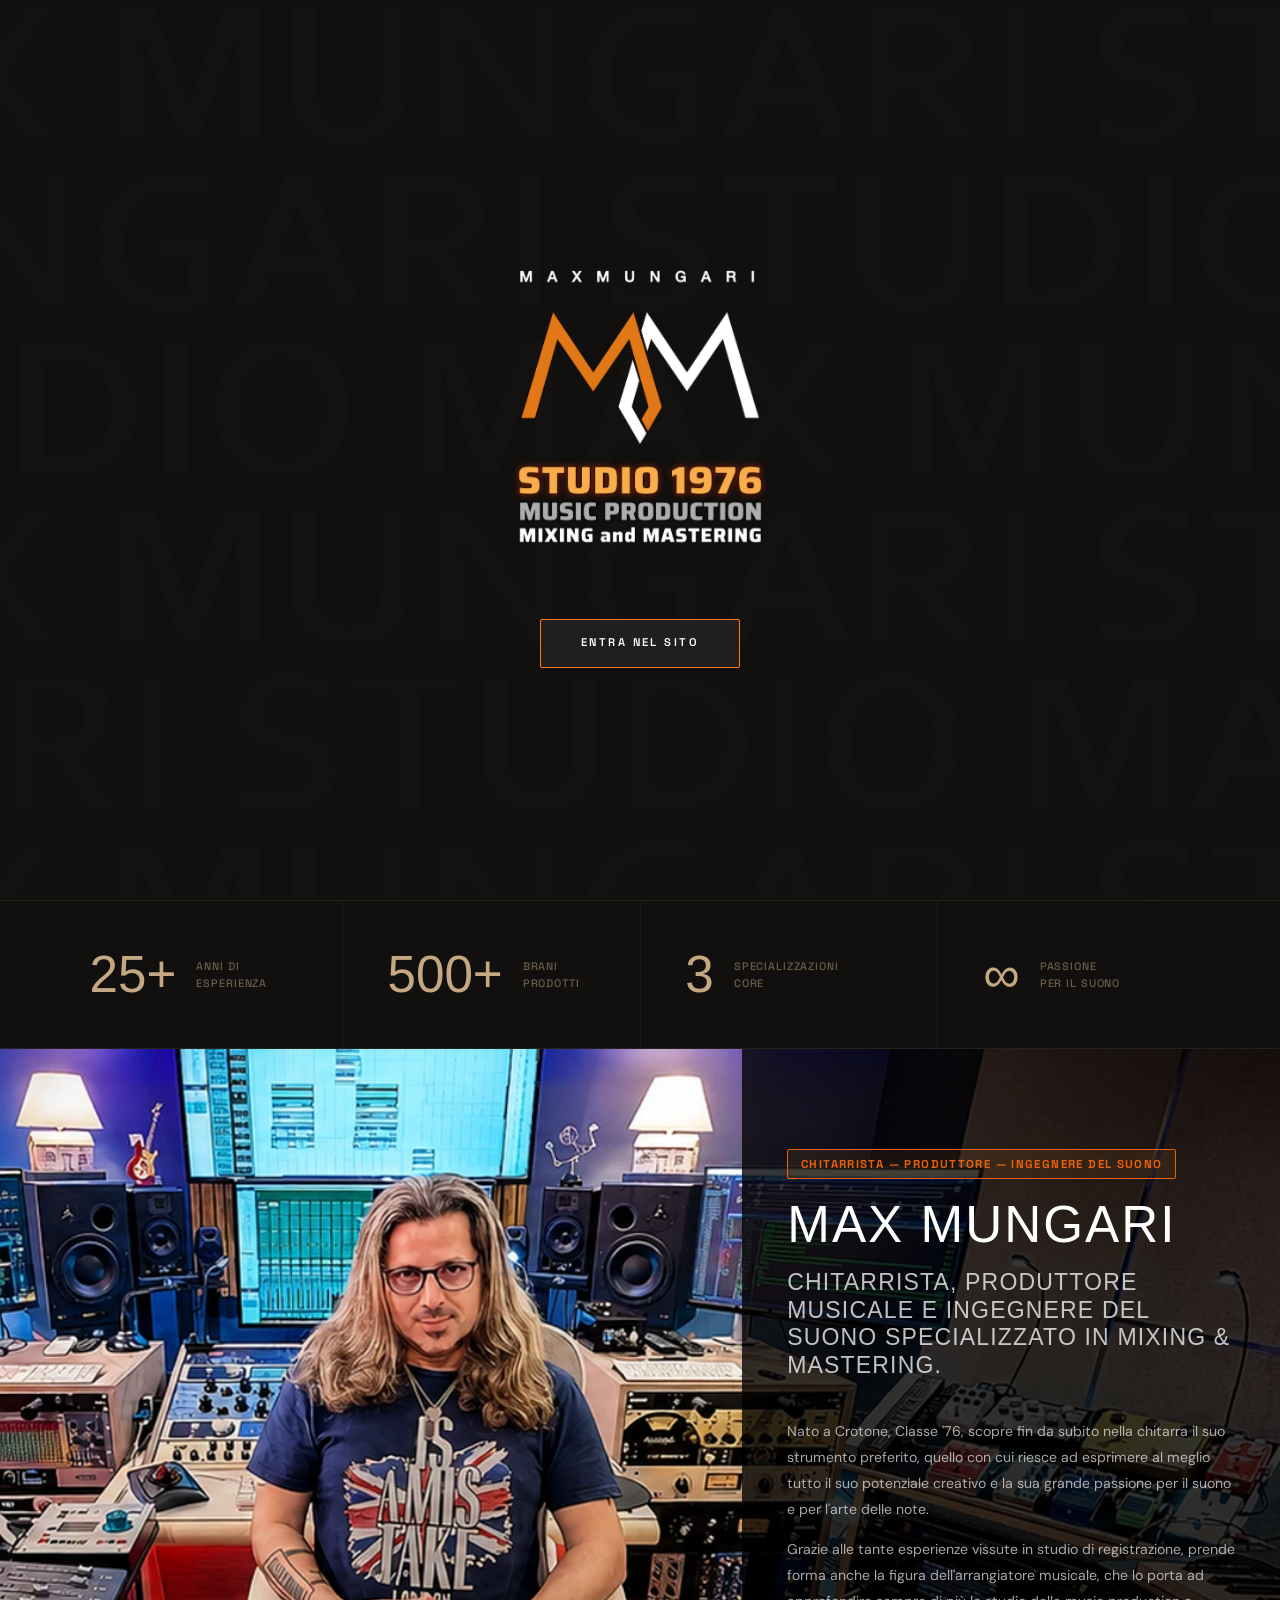
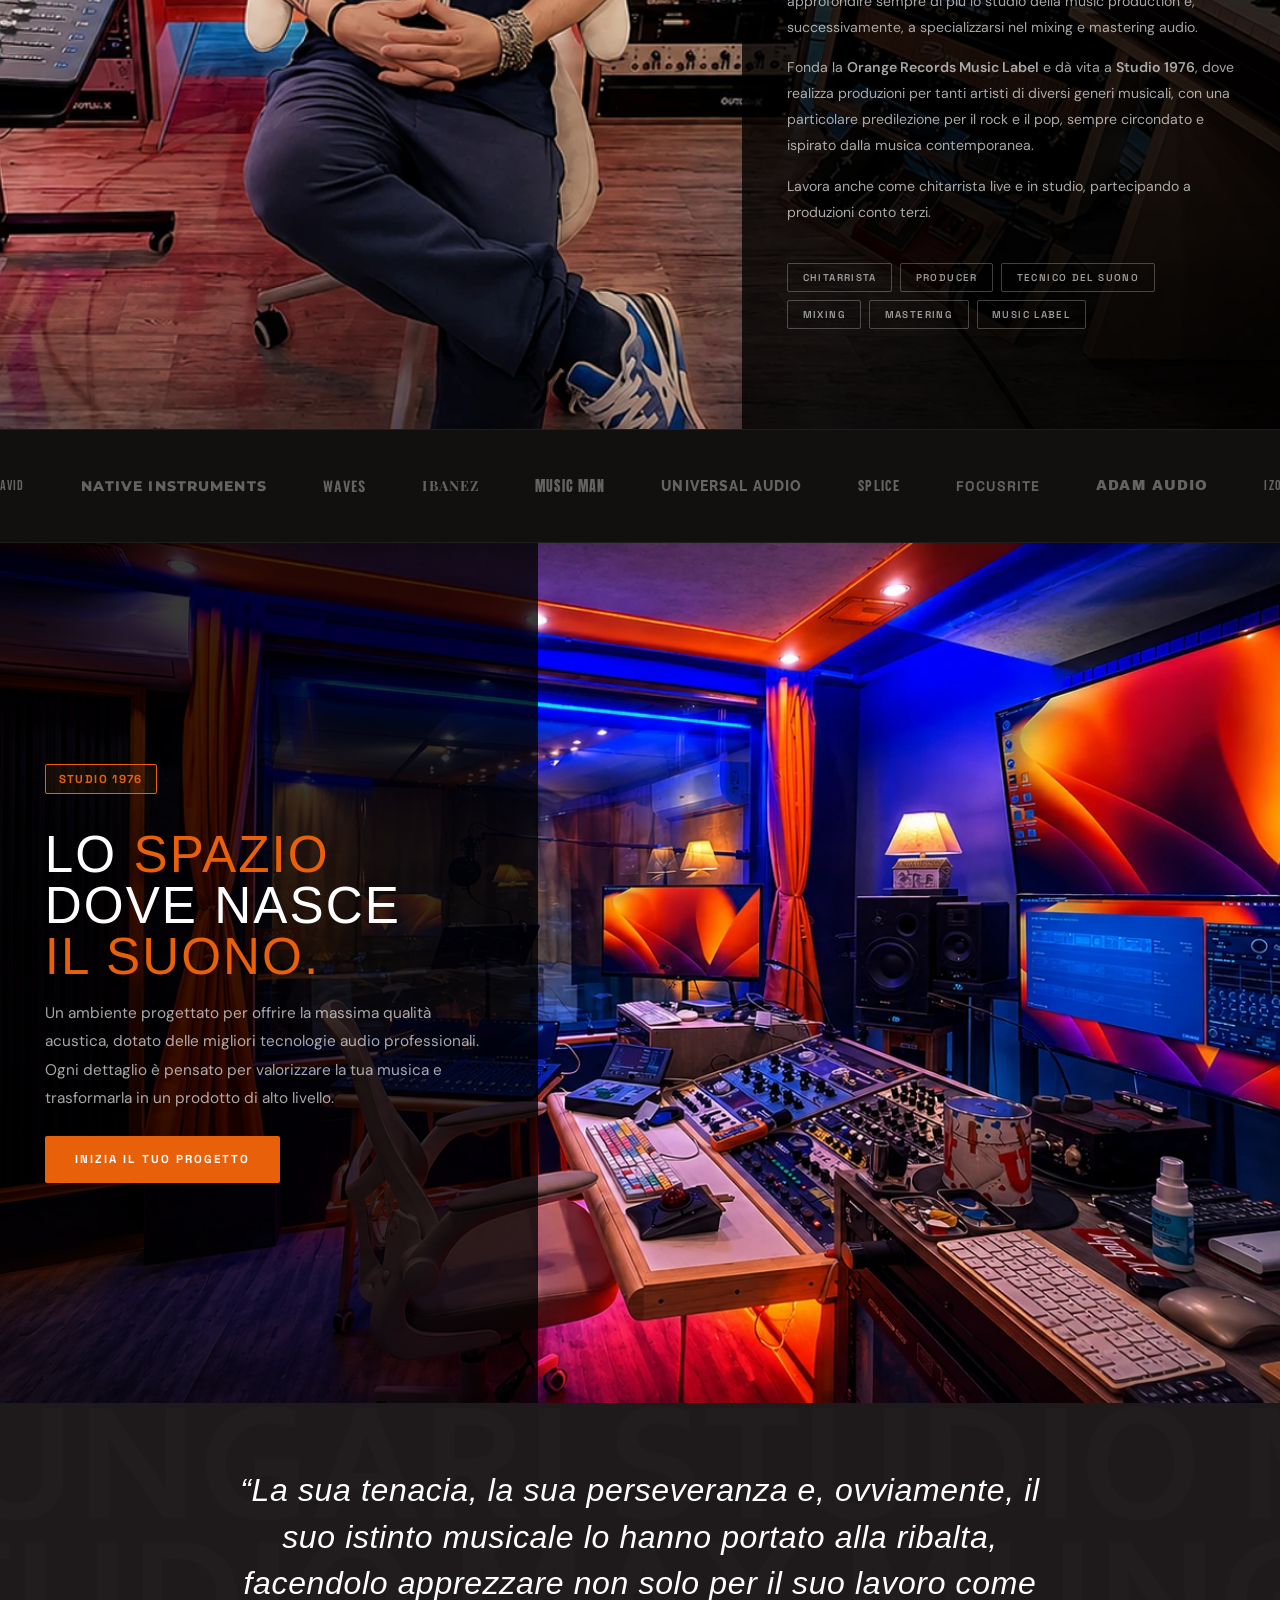
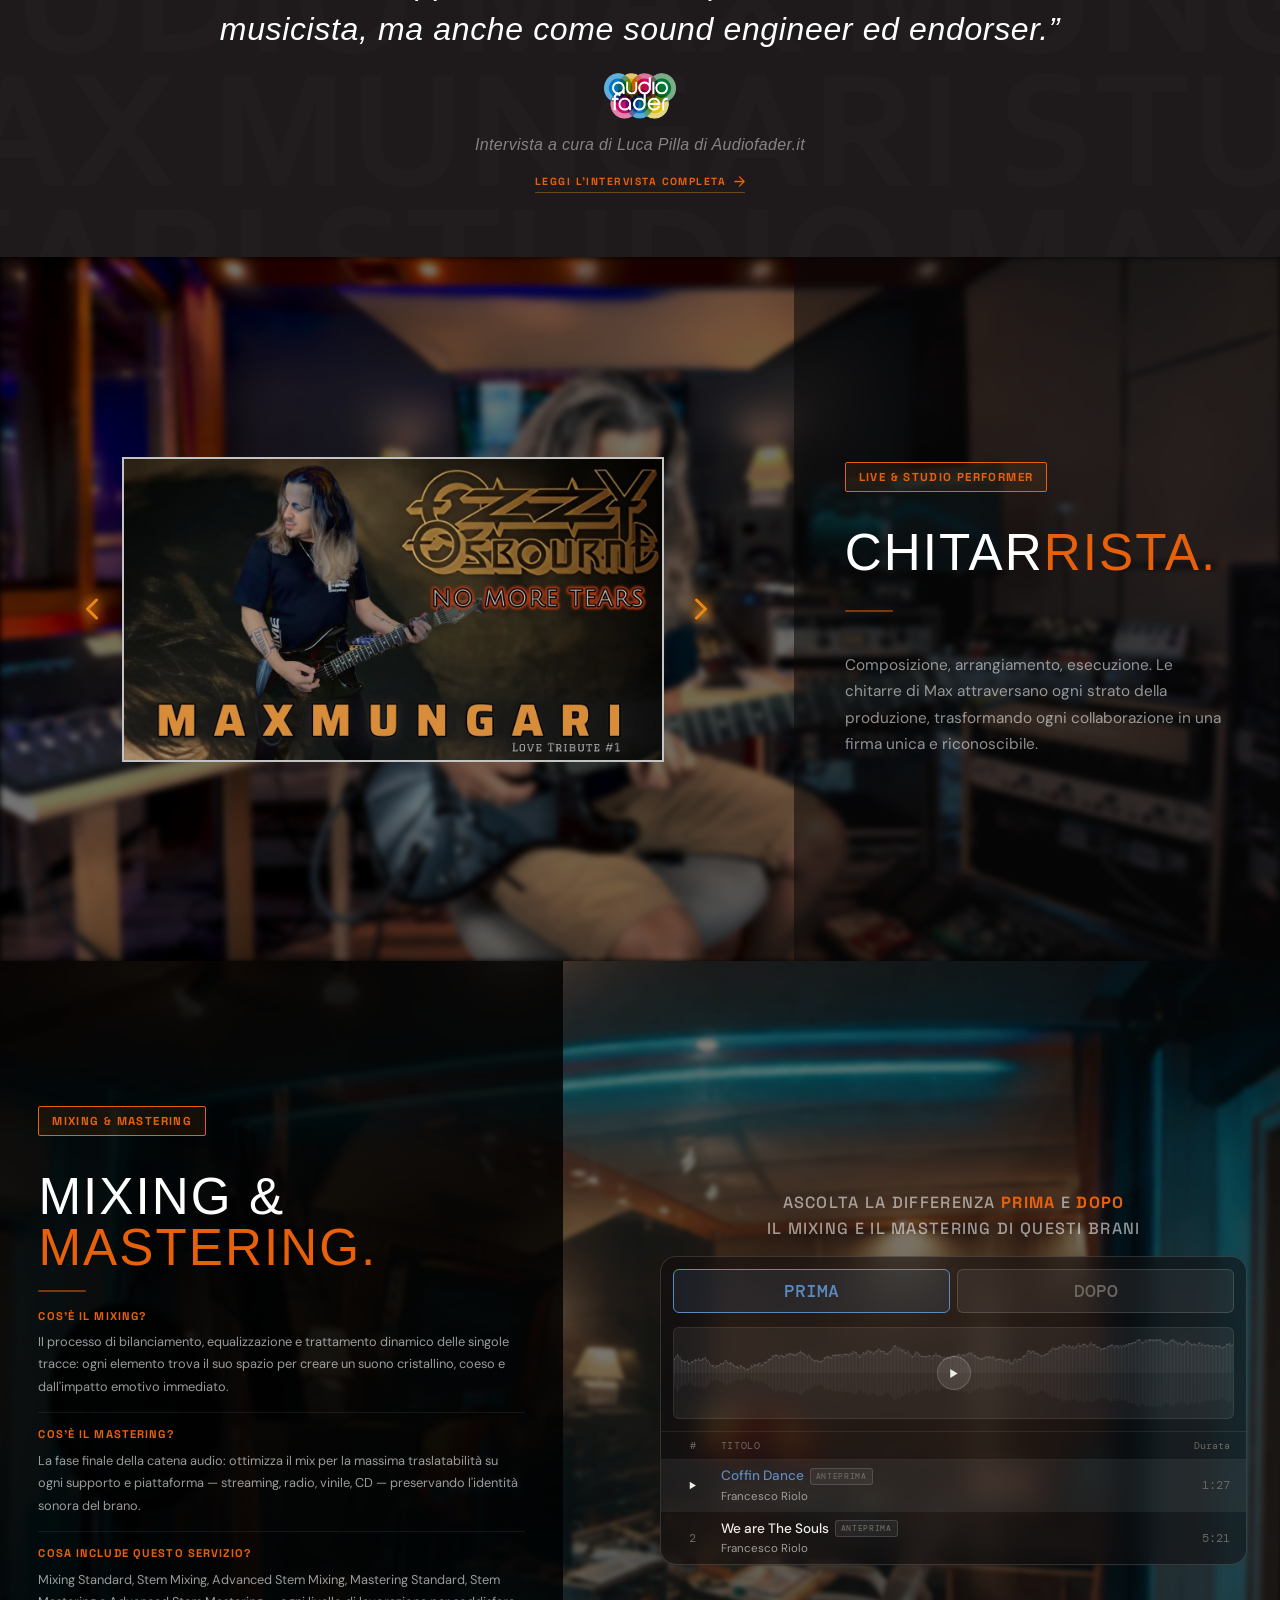
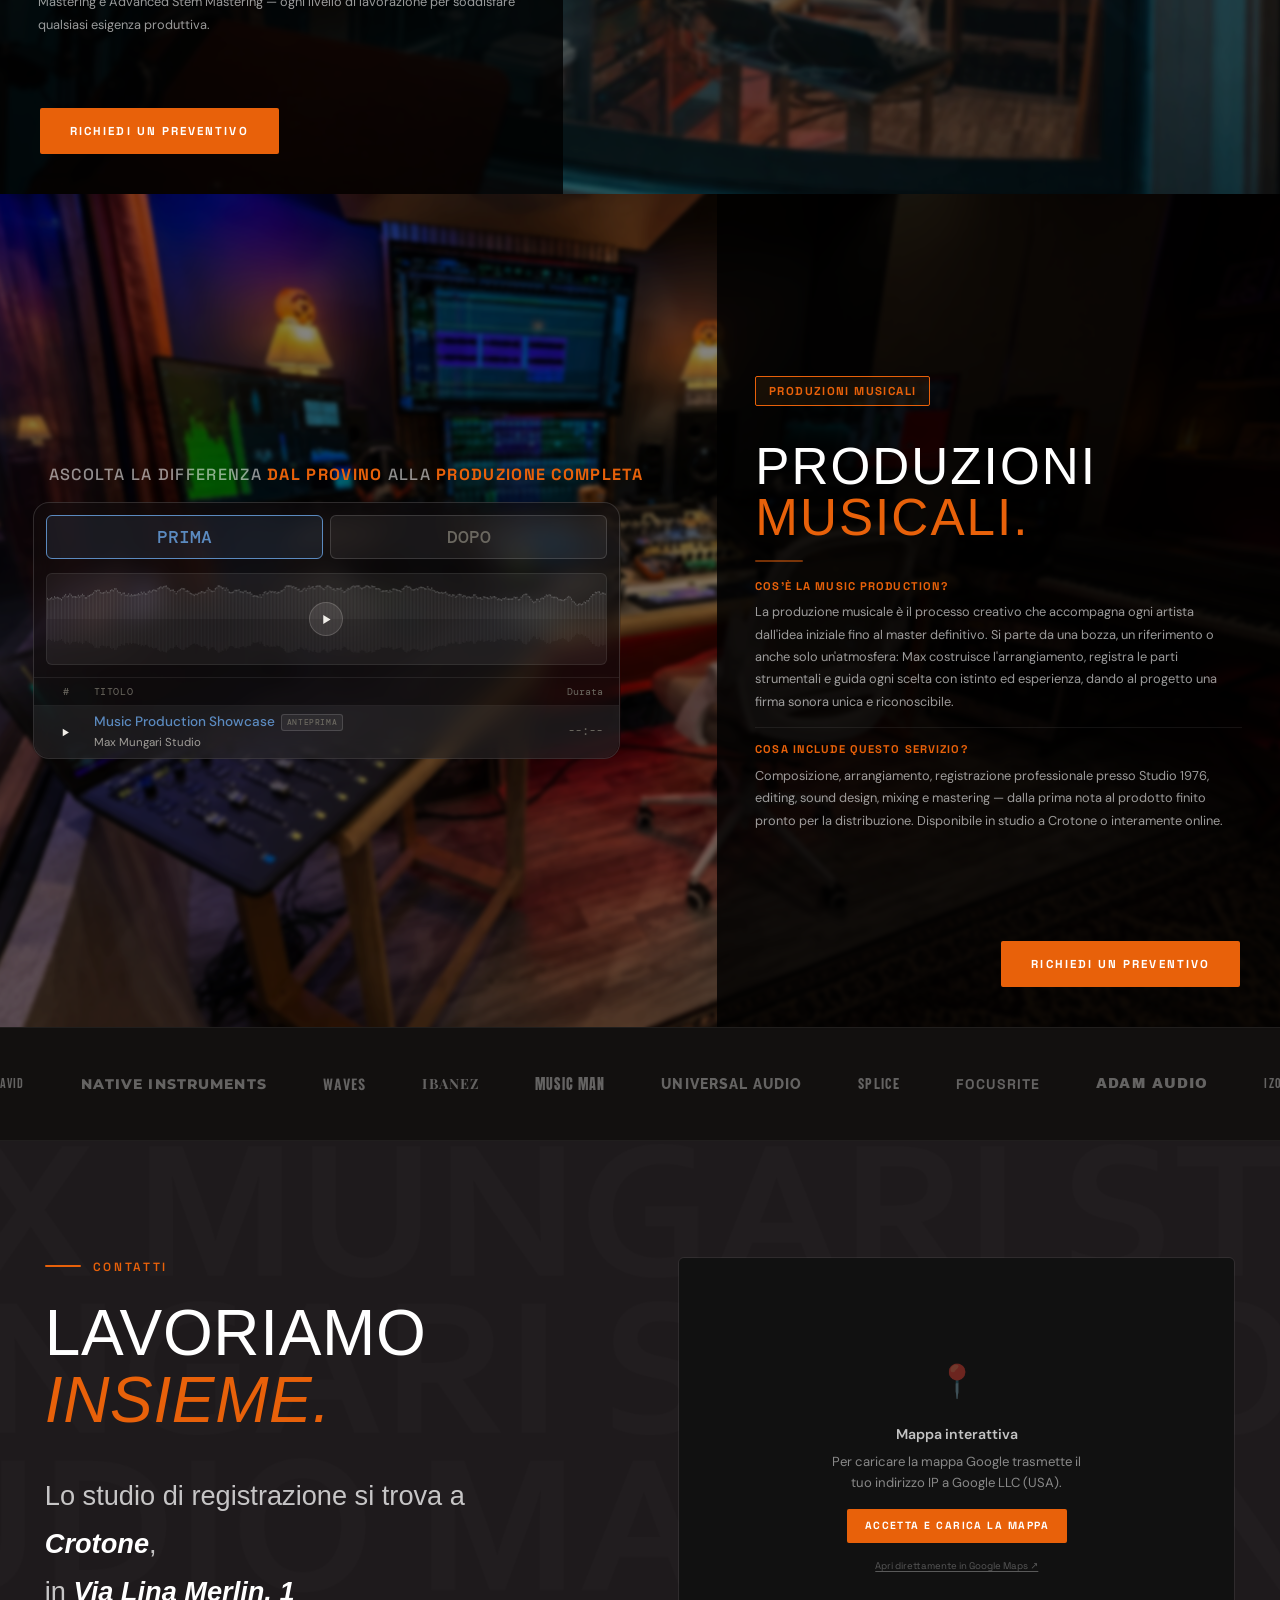
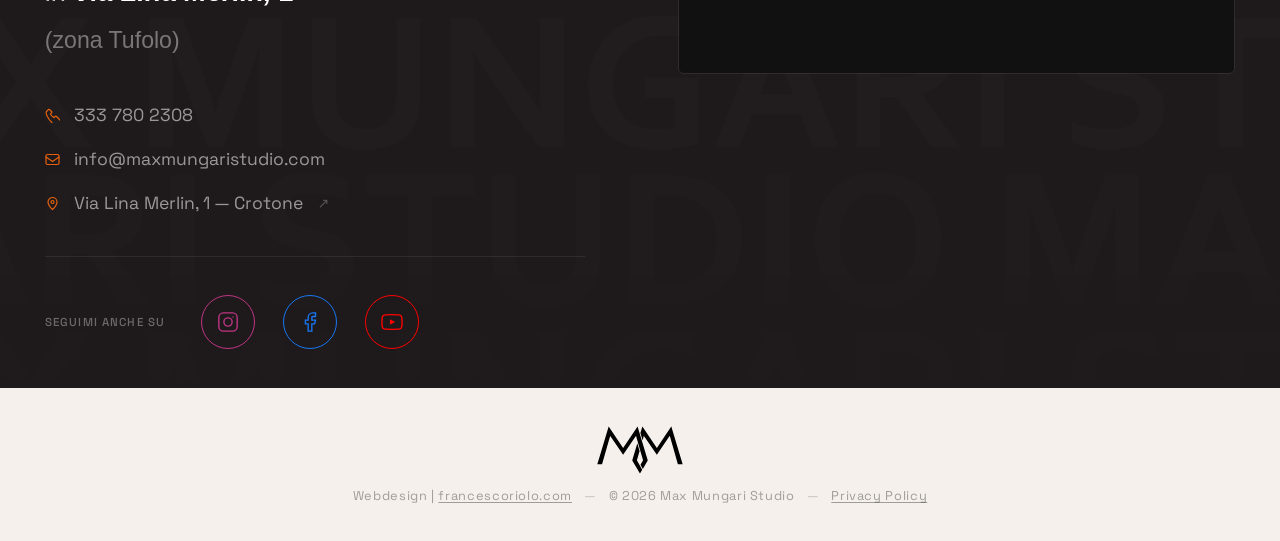
==== commit 5ad7dd6a: "Uploaded optimized website version" ====
--- a/index.html
+++ b/index.html
@@ -1,1426 +1,932 @@
-<!DOCTYPE html>
-<html lang="it">
-<head>
-  <meta charset="UTF-8" />
-  <meta name="viewport" content="width=device-width, initial-scale=1.0, viewport-fit=cover" />
-  <title>Mixing &amp; Mastering Professionale Online | Max Mungari Studio — Crotone</title>
-  <meta name="description" content="Mixing, Mastering e Music Production professionale online da Studio 1976, Crotone. Invia i tuoi brani e ottieni un suono da radio. Tecnico del suono certificato con 25+ anni di esperienza." />
-  <meta name="robots" content="index, follow" />
-  <meta name="keywords" content="mixing mastering online, mixing professionale, mastering professionale, studio di registrazione Crotone, tecnico del suono, music production, stem mixing, stem mastering, sound engineer Italia, Max Mungari" />
-  <meta name="author" content="Max Mungari" />
-  <meta name="theme-color" content="#0a0a0a" />
-  <link rel="canonical" href="https://maxmungaristudio.com/" />
-  <link rel="alternate" hreflang="it" href="https://maxmungaristudio.com/" />
-  <link rel="alternate" hreflang="en" href="https://maxmungaristudio.com/en/" />
-  <link rel="alternate" hreflang="x-default" href="https://maxmungaristudio.com/" />
-
-  <!-- Open Graph -->
-  <meta property="og:title" content="Mixing &amp; Mastering Professionale Online | Max Mungari Studio" />
-  <meta property="og:description" content="Mixing, Mastering e Music Production professionale da Studio 1976, Crotone. Invia i tuoi brani, ottieni un suono da radio." />
-  <meta property="og:type" content="website" />
-  <meta property="og:url" content="https://maxmungaristudio.com/" />
-  <meta property="og:image" content="https://maxmungaristudio.com/newassets/og-image.jpg" />
-  <meta property="og:image:width" content="1200" />
-  <meta property="og:image:height" content="630" />
-  <meta property="og:image:alt" content="Max Mungari Studio — Studio di registrazione a Crotone" />
-  <meta property="og:locale" content="it_IT" />
-  <meta property="og:locale:alternate" content="en_US" />
-  <meta property="og:site_name" content="Max Mungari Studio" />
-
-  <!-- Twitter Card -->
-  <meta name="twitter:card" content="summary_large_image" />
-  <meta name="twitter:title" content="Mixing &amp; Mastering Professionale Online | Max Mungari Studio" />
-  <meta name="twitter:description" content="Mixing, Mastering e Music Production professionale da Studio 1976, Crotone. Tecnico del suono con 25+ anni di esperienza." />
-  <meta name="twitter:image" content="https://maxmungaristudio.com/newassets/og-image.jpg" />
-  <meta name="twitter:image:alt" content="Max Mungari Studio — Studio di registrazione a Crotone" />
-
-  <!-- Meta geografici -->
-  <meta name="geo.region" content="IT-KR" />
-  <meta name="geo.placename" content="Crotone, Calabria" />
-  <meta name="geo.position" content="39.0807;17.1257" />
-  <meta name="ICBM" content="39.0807, 17.1257" />
-
-  <!-- Favicon -->
-  <link rel="icon" type="image/png" sizes="32x32" href="newassets/favicon-32.png" />
-  <link rel="icon" type="image/png" sizes="512x512" href="newassets/favicon.png" />
-  <link rel="apple-touch-icon" href="newassets/favicon.png" />
-
-  <!-- Schema.org structured data -->
-  <script type="application/ld+json">
-  {
-    "@context": "https://schema.org",
-    "@graph": [
-      {
-        "@type": ["LocalBusiness", "ProfessionalService"],
-        "@id": "https://maxmungaristudio.com/#business",
-        "name": "Max Mungari Studio",
-        "alternateName": "Studio 1976",
-        "description": "Studio di registrazione professionale a Crotone, Calabria. Servizi online e in studio di Mixing, Mastering, Stem Mixing, Stem Mastering e Music Production.",
-        "url": "https://maxmungaristudio.com/",
-        "telephone": "+393337802308",
-        "email": "info@maxmungaristudio.com",
-        "image": "https://maxmungaristudio.com/newassets/hero1.webp",
-        "logo": {
-          "@type": "ImageObject",
-          "url": "https://maxmungaristudio.com/newassets/logoVec1.svg",
-          "width": 300,
-          "height": 80
-        },
-        "foundingDate": "1976",
-        "address": {
-          "@type": "PostalAddress",
-          "streetAddress": "Via Lina Merlin, 1",
-          "addressLocality": "Crotone",
-          "addressRegion": "Calabria",
-          "postalCode": "88900",
-          "addressCountry": "IT"
-        },
-        "geo": {
-          "@type": "GeoCoordinates",
-          "latitude": 39.0807,
-          "longitude": 17.1257
-        },
-        "hasMap": "https://maps.google.com/?q=Via+Lina+Merlin+1,+Crotone",
-        "sameAs": [
-          "https://www.instagram.com/maxmungaristudio",
-          "https://www.facebook.com/MaxMungari/",
-          "https://www.youtube.com/user/maxmung",
-          "https://www.tiktok.com/@maxmungaristudio"
-        ],
-        "priceRange": "€€",
-        "openingHours": "Mo-Sa 09:00-20:00",
-        "currenciesAccepted": "EUR",
-        "paymentAccepted": "Bonifico bancario, PayPal, Carta di credito",
-        "hasOfferCatalog": {
-          "@type": "OfferCatalog",
-          "name": "Servizi Audio Professionali",
-          "itemListElement": [
-            { "@type": "Offer", "itemOffered": { "@type": "Service", "name": "Mixing Professionale", "description": "Mixing professionale online per brani singoli e album." } },
-            { "@type": "Offer", "itemOffered": { "@type": "Service", "name": "Stem Mixing", "description": "Mixing per stem — controllo avanzato sul bilanciamento delle tracce." } },
-            { "@type": "Offer", "itemOffered": { "@type": "Service", "name": "Advanced Stem Mixing", "description": "Mixing avanzato con editing, correzione intonazione e pulizia delle tracce." } },
-            { "@type": "Offer", "itemOffered": { "@type": "Service", "name": "Mastering Standard", "description": "Mastering professionale per piattaforme streaming e distribuzione fisica." } },
-            { "@type": "Offer", "itemOffered": { "@type": "Service", "name": "Stem Mastering", "description": "Mastering per stem con controllo dinamico indipendente per gruppo." } },
-            { "@type": "Offer", "itemOffered": { "@type": "Service", "name": "Advanced Stem Mastering", "description": "Mastering avanzato con processing dedicato per ogni gruppo di stem." } },
-            { "@type": "Offer", "itemOffered": { "@type": "Service", "name": "Music Production", "description": "Produzione musicale completa: arrangiamento, registrazione e sound design." } }
-          ]
-        }
-      },
-      {
-        "@type": "Person",
-        "@id": "https://maxmungaristudio.com/#person",
-        "name": "Massimiliano Mungari",
-        "alternateName": "Max Mungari",
-        "jobTitle": "Chitarrista, Music Producer e Tecnico del Suono",
-        "description": "Chitarrista, Producer e Tecnico del Suono nato a Crotone nel 1976. Specializzato in Mixing & Mastering professionale. Fondatore di Orange Records Music Label e Studio 1976.",
-        "url": "https://maxmungaristudio.com/",
-        "image": "https://maxmungaristudio.com/newassets/about2.webp",
-        "sameAs": [
-          "https://www.instagram.com/maxmungaristudio",
-          "https://www.facebook.com/MaxMungari/",
-          "https://www.youtube.com/user/maxmung",
-          "https://algameko.com/it/app/a/artista/max-mungari"
-        ],
-        "worksFor": { "@id": "https://maxmungaristudio.com/#business" }
-      },
-      {
-        "@type": "WebSite",
-        "@id": "https://maxmungaristudio.com/#website",
-        "url": "https://maxmungaristudio.com/",
-        "name": "Max Mungari Studio",
-        "inLanguage": "it-IT",
-        "publisher": { "@id": "https://maxmungaristudio.com/#business" }
-      }
-    ]
-  }
-  </script>
-
-  <!-- Site Navigation Schema -->
-  <script type="application/ld+json">
-  {
-    "@context": "https://schema.org",
-    "@type": "ItemList",
-    "name": "Navigazione Max Mungari Studio",
-    "itemListElement": [
-      { "@type": "SiteNavigationElement", "position": 1, "name": "Max Mungari — Biografia", "url": "https://maxmungaristudio.com/#bio" },
-      { "@type": "SiteNavigationElement", "position": 2, "name": "Studio 1976 — Studio di registrazione", "url": "https://maxmungaristudio.com/#studio" },
-      { "@type": "SiteNavigationElement", "position": 3, "name": "Chitarrista — Lavori e produzioni", "url": "https://maxmungaristudio.com/#lavori" },
-      { "@type": "SiteNavigationElement", "position": 4, "name": "Servizi — Mixing, Mastering, Music Production", "url": "https://maxmungaristudio.com/#servizi" },
-      { "@type": "SiteNavigationElement", "position": 5, "name": "Contatti — Richiedi un preventivo", "url": "https://maxmungaristudio.com/#contatti" }
-    ]
-  }
-  </script>
-
-  <!-- Vimeo API -->
-  <script src="https://player.vimeo.com/api/player.js" defer></script>
-
-  <link rel="preconnect" href="https://player.vimeo.com" />
-  <link rel="preconnect" href="https://f.vimeocdn.com" />
-  <link rel="preconnect" href="https://fresnel.vimeocdn.com" />
-  <!-- DNS prefetch sui CDN usati per lo streaming effettivo dei video -->
-  <link rel="dns-prefetch" href="https://player.vimeo.com" />
-  <link rel="dns-prefetch" href="https://vod-progressive.akamaized.net" />
-  <link rel="dns-prefetch" href="https://skyfire.vimeocdn.com" />
-  <link rel="dns-prefetch" href="https://vod.vimeocdn.com" />
-
-  <link rel="stylesheet" href="style.css?v=1780146136" />
-
-  <script>
-  /* ── Brani A/B per sezione ── */
-  window.ABC_TRACKS_MIXING = [
-    {
-      title:  'Coffin Dance',
-      artist: 'Francesco Riolo',
-      dur:    '1:27',
-      a: 'https://dl.dropboxusercontent.com/scl/fi/5ejd3bhgw7wpfoerlltjn/MixingA.m4a?rlkey=hj46swf1nh798cinyti3hlsi9',
-      b: 'https://dl.dropboxusercontent.com/scl/fi/56mk6zmq3tve27wiv7qrn/MixingB.m4a?rlkey=f037zb6pq8egk1j0jw5ta08t8'
-    }
-  ];
-  window.ABC_TRACKS_MASTERING = [
-    {
-      title:  'We are The Souls',
-      artist: 'Francesco Riolo',
-      dur:    '5:21',
-      a: 'https://dl.dropboxusercontent.com/scl/fi/y6lnyigg3e3iqx62c4ech/MasteringStandardA.m4a?rlkey=nr5r2jdr1hlyxp4brq5l7p0g7',
-      b: 'https://dl.dropboxusercontent.com/scl/fi/qdrq6ghhx5u4fx8ey4rcb/MasteringStandardB.m4a?rlkey=a5ax4h1pyozwk2q8exzn5sc5h'
-    }
-  ];
-  window.ABC_TRACKS_PRODUCTION = [
-    {
-      title:  'Music Production Showcase',
-      artist: 'Max Mungari Studio',
-      dur:    '--:--',
-      a: 'https://dl.dropboxusercontent.com/scl/fi/1278flbihe9b1ma8bpfp2/MusicProductionA.m4a?rlkey=ucccuctyn8vlxol63t918llrr',
-      b: 'https://dl.dropboxusercontent.com/scl/fi/3ox6a5ec10b7z16oclw0z/MusicProductionB.m4a?rlkey=ea91qxn146u5e3i90m604efkg'
-    }
-  ];
-  </script>
-
-  <!-- Preload immagine hero principale -->
-  <link rel="preload" as="image" href="newassets/hero1.webp" type="image/webp" />
-  <link rel="preload" as="font" type="font/woff2" crossorigin href="newassets/fonts/dm-sans-normal-latin.woff2" />
-  <link rel="preload" as="font" type="font/woff2" crossorigin href="newassets/fonts/space-grotesk-latin.woff2" />
-</head>
-
-<body>
-
-  <!-- ==============================
-       INTRO SCREEN
-  ============================== -->
-  <div id="intro-screen" role="dialog" aria-modal="true" aria-label="Benvenuto in Max Mungari Studio">
-    <div class="intro-logo-wrap">
-      <div class="intro-logo-inner" id="introLogoInner">
-        <img src="newassets/LogoMax.webp" alt="Max Mungari Studio" class="intro-logo-svg" width="906" height="984" />
-      </div>
-    </div>
-    <button id="intro-enter-btn" type="button">Entra nel sito</button>
-  </div>
-
-  <!-- ==============================
-       NAVBAR
-  ============================== -->
-  <nav id="navbar" role="navigation" aria-label="Navigazione principale">
-    <div class="nav-inner">
-      <a href="#hero" class="nav-logo" aria-label="Max Mungari Studio — torna in cima">
-        <div class="logo-flip-wrap">
-          <!-- versione chiara (default, su sfondo scuro) -->
-          <div class="logo-flip-inner logo-light">
-            <img src="newassets/logoVec1.svg" alt="Max Mungari Studio" class="logo-front" />
-            <img src="newassets/logoVec2.svg" alt="" class="logo-back" aria-hidden="true" />
-          </div>
-          <!-- versione scura (navbar bianca, su sfondo chiaro) -->
-          <div class="logo-flip-inner logo-dark">
-            <img src="newassets/logoVec1-dark.svg" alt="Max Mungari Studio" class="logo-front" />
-            <img src="newassets/logoVec2-dark.svg" alt="" class="logo-back" aria-hidden="true" />
-          </div>
-        </div>
-      </a>
-
-      <ul class="nav-links" role="list">
-        <li><a href="#bio">Max Mungari</a></li>
-        <li><a href="#studio">Studio</a></li>
-        <li><a href="#lavori" onclick="event.preventDefault();(function(){var el=document.getElementById('lavori');if(!el)return;var sTop=el.getBoundingClientRect().top+window.scrollY;var top=sTop;if(window.innerWidth>=1920){var sH=el.offsetHeight;var vH=window.innerHeight;var offset=Math.max(0,(vH-sH)/2);top=sTop-offset;}window.scrollTo({top:top,behavior:'smooth'});})()">Chitarrista</a></li>
-        <li><a href="#mix-mastering">Mixing &amp; Mastering</a></li>
-        <li><a href="#produzioni">Produzioni Musicali</a></li>
-        <li><a href="privacy.html">Privacy</a></li>
-        <li><a href="#contatti" class="nav-cta">Contattami</a></li>
-        <li class="lang-switch"><span class="lang-active">ITA</span><span class="lang-sep">/</span><a href="en/index.html" class="lang-other">ENG</a></li>
-      </ul>
-
-      <button class="nav-hamburger" id="hamburger"
-              aria-label="Apri menu" aria-expanded="false">
-        <span></span><span></span><span></span>
-      </button>
-    </div>
-  </nav>
-
-  <!-- Mobile overlay -->
-  <div class="nav-mobile" id="mobileMenu"
-       aria-hidden="true" role="dialog" aria-label="Menu di navigazione">
-    <a href="#bio"            onclick="closeMobile()">Max Mungari</a>
-    <a href="#studio"         onclick="closeMobile()">Studio</a>
-    <a href="#lavori"         onclick="closeMobile();event.preventDefault();(function(){var el=document.getElementById('lavori');if(!el)return;var sTop=el.getBoundingClientRect().top+window.scrollY;var top=sTop;if(window.innerWidth>=1920){var sH=el.offsetHeight;var vH=window.innerHeight;var offset=Math.max(0,(vH-sH)/2);top=sTop-offset;}window.scrollTo({top:top,behavior:'smooth'});})()">Chitarrista</a>
-    <a href="#mix-mastering"  onclick="closeMobile()">Mixing &amp; Mastering</a>
-    <a href="#produzioni"     onclick="closeMobile()">Produzioni Musicali</a>
-    <a href="privacy.html">Privacy</a>
-    <a href="#contatti"       onclick="closeMobile()">Contattami</a>
-    <div class="lang-switch"><span class="lang-active">ITA</span><span class="lang-sep">/</span><a href="en/index.html" class="lang-other">ENG</a></div>
-  </div>
-
-  <!-- ==============================
-       HERO
-  ============================== -->
-  <section id="hero" aria-label="Max Mungari Studio — Homepage">
-    <!-- Hero carosello: aggiungi slide qui sotto per espandere -->
-    <div class="hero-carousel" id="heroCarousel" aria-hidden="true"></div>
-    <div class="hero-gradient" aria-hidden="true"></div>
-    <div class="hero-stripe"   aria-hidden="true"></div>
-
-    <div class="hero-content container">
-      <p class="hero-eyebrow">Produzioni Musicali</p>
-
-      <h1 class="hero-title">
-        Max<br />Mungari<br /><em>Studio</em>
-      </h1>
-
-      <p class="hero-subtitle">
-        Chitarrista &nbsp;·&nbsp; Produttore &nbsp;·&nbsp; Ingegnere del Suono
-      </p>
-
-      <div class="hero-actions">
-        <a href="#mix-mastering" class="btn-primary">
-          Servizi
-          <svg width="13" height="13" viewBox="0 0 13 13" fill="none" aria-hidden="true">
-            <path d="M1 6.5h11M6.5 1l5.5 5.5L6.5 12"
-                  stroke="currentColor" stroke-width="1.5"
-                  stroke-linecap="round" stroke-linejoin="round"/>
-          </svg>
-        </a>
-        <a href="#bio" class="btn-ghost">Chi sono</a>
-
-        <!-- Social strip hero -->
-        <div class="hero-social-strip">
-          <span class="hero-social-label">Seguimi su</span>
-          <a href="https://www.instagram.com/maxmungaristudio" target="_blank" rel="noopener me" class="social-icon" aria-label="Instagram">
-            <svg viewBox="0 0 24 24" fill="none" stroke="currentColor" stroke-width="1.8" aria-hidden="true"><rect x="2" y="2" width="20" height="20" rx="5" ry="5"/><circle cx="12" cy="12" r="4.5"/><circle cx="17.5" cy="6.5" r="0.75" fill="currentColor" stroke="none"/></svg>
-          </a>
-          <a href="https://www.facebook.com/MaxMungari/" target="_blank" rel="noopener" class="social-icon" aria-label="Facebook">
-            <svg viewBox="0 0 24 24" fill="none" stroke="currentColor" stroke-width="1.8" aria-hidden="true"><path d="M18 2h-3a5 5 0 00-5 5v3H7v4h3v8h4v-8h3l1-4h-4V7a1 1 0 011-1h3z"/></svg>
-          </a>
-          <a href="https://www.youtube.com/user/maxmung" target="_blank" rel="noopener" class="social-icon" aria-label="YouTube">
-            <svg viewBox="0 0 24 24" fill="none" stroke="currentColor" stroke-width="1.8" aria-hidden="true"><path d="M22.54 6.42a2.78 2.78 0 00-1.95-1.96C18.88 4 12 4 12 4s-6.88 0-8.59.46a2.78 2.78 0 00-1.95 1.96A29 29 0 001 12a29 29 0 00.46 5.58a2.78 2.78 0 001.95 1.96C5.12 20 12 20 12 20s6.88 0 8.59-.46a2.78 2.78 0 001.95-1.96A29 29 0 0023 12a29 29 0 00-.46-5.58z"/><polygon points="9.75 15.02 15.5 12 9.75 8.98 9.75 15.02" stroke="none" fill="currentColor"/></svg>
-          </a>
-        </div>
-
-        <!-- Loghi partner hero -->
-        <div class="hero-partners">
-          <span class="hero-partners-label">Collaboratore ufficiale di</span>
-          <div class="hero-partners-logos">
-          <a href="https://algameko.com/it/app/a/artista/max-mungari"
-             target="_blank" rel="noopener" aria-label="Algam Eko — partner ufficiale di Max Mungari Studio"
-             id="ekoCarousel">
-            <img src="newassets/eko.png"  alt="Algam Eko — partner ufficiale" loading="lazy" width="200" height="84" class="avid-slide active" />
-            <img src="newassets/eko2.png" alt="Algam Eko — partner ufficiale" loading="lazy" width="200" height="84" class="avid-slide" />
-          </a>
-          <a href="https://aviditalia.it/avid-sound-lab-musicista/"
-             target="_blank" rel="noopener" aria-label="Avid — partner ufficiale di Max Mungari Studio"
-             id="avidCarouselHero">
-            <img src="newassets/avid1.png" alt="Avid Sound Lab — partner ufficiale" loading="lazy" class="avid-slide active" width="200" height="150" />
-            <img src="newassets/avid3.png" alt="Avid Carbon — partner ufficiale" loading="lazy" class="avid-slide" width="200" height="150" />
-          </a>
-          <a href="https://www.vanguardaudiolabs.com/family/max-mungari/"
-             target="_blank" rel="noopener" aria-label="Vanguard Audio Labs — partner ufficiale di Max Mungari Studio"
-             id="vanguardCarouselHero">
-            <img src="newassets/vanguard1.png" alt="Vanguard Audio Labs — partner ufficiale" loading="lazy" class="avid-slide active" width="200" height="150" />
-            <img src="newassets/vanguard2.png" alt="Vanguard Audio Labs — partner ufficiale" loading="lazy" class="avid-slide" width="200" height="150" />
-          </a>
-          <!-- Acustica Audio — nascosto temporaneamente (link non disponibile)
-          <a href="#"
-             target="_blank" rel="noopener" aria-label="Acustica Audio — partner ufficiale di Max Mungari Studio"
-             id="acusticaCarouselHero">
-            <img src="newassets/Acustica1.png" alt="Acustica Audio — partner ufficiale" loading="lazy" class="avid-slide active" width="200" height="150" />
-            <img src="newassets/Acustica2.png" alt="Acustica Audio — partner ufficiale" loading="lazy" class="avid-slide" width="200" height="150" />
-          </a>
-          -->
-          </div><!-- /hero-partners-logos -->
-        </div>
-      </div>
-    </div>
-
-  </section>
-
-  <!-- ==============================
-       STATEMENT BAR
-  ============================== -->
-  <div class="statement-bar" aria-label="Cifre chiave">
-    <div class="container">
-      <div class="statement-bar-inner">
-        <div class="statement-item reveal">
-          <div class="statement-number">25+</div>
-          <div class="statement-label">Anni di<br />Esperienza</div>
-        </div>
-        <div class="statement-item reveal d1">
-          <div class="statement-number">500+</div>
-          <div class="statement-label">Brani<br />Prodotti</div>
-        </div>
-        <div class="statement-item reveal d2">
-          <div class="statement-number">3</div>
-          <div class="statement-label">Specializzazioni<br />Core</div>
-        </div>
-        <div class="statement-item reveal d3">
-          <div class="statement-number">∞</div>
-          <div class="statement-label">Passione<br />per il Suono</div>
-        </div>
-      </div>
-    </div>
-  </div>
-
-  <!-- ==============================
-       BIO — Max Mungari
-  ============================== -->
-  <section id="bio" aria-labelledby="bio-title">
-
-    <!-- Immagine full-width -->
-    <div class="bio-fullimg">
-      <img src="newassets/about-new.webp"
-           alt="Max Mungari — Chitarrista, Producer e Tecnico del Suono"
-           loading="lazy" decoding="async" />
-
-      <!-- Pannello nero opaco con testo -->
-      <div class="bio-overlay-panel reveal-left">
-        <span class="bio-badge">Chitarrista — Produttore — Ingegnere del Suono</span>
-        <h2 id="bio-title" class="section-title">MAX MUNGARI</h2>
-        <p class="bio-intro">
-          Chitarrista, produttore musicale e ingegnere del suono specializzato in Mixing &amp; Mastering, nato a Crotone, classe 1976.
-        </p>
-        <div class="bio-text">
-          <p>La Chitarra diventa subito il suo strumento musicale preferito, con il quale riesce facilmente ad esprimere tutto il suo potenziale creativo e la sua passione per il suono e per l'Arte delle Note.</p>
-          <p>A seguito delle tante esperienze in studio di registrazione, inizia presto a farsi strada in lui la figura dell'Arrangiatore Musicale e si tuffa a capofitto nello studio del Tecnico del Suonoing con specializzazione in MIXING e MASTERING e, conseguentemente, della Music Production.</p>
-          <p>Si iscrive alla Facoltà di Ingegneria Informatica e Automatica dell'Università della Calabria e frequenta corsi di specializzazione a Roma e Milano. Fonda la <strong>Orange Records Music Label</strong> e dà vita al <strong>Studio 1976</strong>, dove segue composizione, arrangiamento, registrazione e produzione di artisti di ogni genere musicale.</p>
-        </div>
-        <div class="bio-tags">
-          <span class="bio-tag">Chitarrista</span>
-          <span class="bio-tag">Producer</span>
-          <span class="bio-tag">Tecnico del Suono</span>
-          <span class="bio-tag">Mixing</span>
-          <span class="bio-tag">Mastering</span>
-          <span class="bio-tag">Music Label</span>
-        </div>
-      </div>
-    </div>
-
-
-  </section>
-
-  <!-- ==============================
-       BRAND STRIP
-  ============================== -->
-  <div class="brand-strip" aria-label="Brand partners">
-    <div class="brand-track">
-      <span>AVID</span>
-      <span>NATIVE INSTRUMENTS</span>
-      <span>WAVES</span>
-      <span>IBANEZ</span>
-      <span>MUSIC MAN</span>
-      <span>UNIVERSAL AUDIO</span>
-      <span>SPLICE</span>
-      <span>FOCUSRITE</span>
-      <span>ADAM AUDIO</span>
-      <span>IZOTOPE</span>
-      <span>SLATE DIGITAL</span>
-      <span>YAMAHA</span>
-      <span>NEUMANN</span>
-      <span>SSL</span>
-      <span>ANTELOPE AUDIO</span>
-      <!-- duplicati per loop infinito -->
-      <span>AVID</span>
-      <span>NATIVE INSTRUMENTS</span>
-      <span>WAVES</span>
-      <span>IBANEZ</span>
-      <span>MUSIC MAN</span>
-      <span>UNIVERSAL AUDIO</span>
-      <span>SPLICE</span>
-      <span>FOCUSRITE</span>
-      <span>ADAM AUDIO</span>
-      <span>IZOTOPE</span>
-      <span>SLATE DIGITAL</span>
-      <span>YAMAHA</span>
-      <span>NEUMANN</span>
-      <span>SSL</span>
-      <span>ANTELOPE AUDIO</span>
-    </div>
-  </div>
-
-  <!-- ==============================
-       STUDIO
-  ============================== -->
-  <section id="studio" aria-labelledby="studio-title">
-    <div class="studio-fullimg">
-      <img src="newassets/studio-main.webp" alt="Studio 1976 Crotone — sala principale di registrazione" decoding="async" class="studio-slide active" />
-      <img src="newassets/studio-bg3.png" alt="Studio 1976 Crotone — sala di registrazione" loading="lazy" decoding="async" class="studio-slide" />
-
-      <!-- Pannello nero opaco — sinistra -->
-      <div class="studio-overlay-panel reveal-left">
-        <span class="bio-badge">Studio 1976</span>
-        <h2 id="studio-title" class="section-title">
-          Lo <em>spazio</em><br />dove nasce<br /><em>il suono.</em>
-        </h2>
-        <p class="studio-desc">
-          Un ambiente progettato per offrire la massima qualità acustica, dotato delle migliori tecnologie audio professionali. Ogni dettaglio è pensato per valorizzare la tua musica e trasformarla in un prodotto di alto livello.
-        </p>
-        <a href="#contatti" class="studio-cta">Inizia il tuo progetto</a>
-      </div>
-    </div>
-  </section>
-
-  <!-- ==============================
-       QUOTE
-  ============================== -->
-  <section id="quote-strip" aria-hidden="true">
-    <div class="container">
-      <figure class="quote-strip-figure">
-        <blockquote class="quote-strip-text">
-          &ldquo;La sua tenacia, la sua perseveranza e, ovviamente, il suo istinto musicale lo hanno portato alla ribalta, facendolo apprezzare non solo per il suo lavoro come musicista, ma anche come sound engineer ed endorser.&rdquo;
-        </blockquote>
-        <img src="newassets/AudioFaderLogoHD.png" alt="Audiofader" class="quote-strip-logo" loading="lazy" />
-        <figcaption class="quote-strip-author">
-          Intervista a cura di Luca Pilla di Audiofader.it
-        </figcaption>
-        <a href="https://www.audiofader.com/max-mungari-intervista/" target="_blank" rel="noopener" class="quote-strip-link">
-          Leggi l'intervista completa
-          <svg width="11" height="11" viewBox="0 0 13 13" fill="none" aria-hidden="true"><path d="M1 6.5h11M6.5 1l5.5 5.5L6.5 12" stroke="currentColor" stroke-width="1.5" stroke-linecap="round" stroke-linejoin="round"/></svg>
-        </a>
-      </figure>
-    </div>
-  </section>
-
-  <!-- ==============================
-       MUSIC PRODUCTION
-  ============================== -->
-  <section id="lavori" aria-labelledby="lavori-title">
-
-    <div class="lavori-fullimg">
-      <img src="newassets/chitarrista-bg.png" alt="Studio 1976 — Music Production" loading="lazy" decoding="async" />
-
-      <!-- Pannello overlay destra -->
-      <div class="lavori-overlay-panel reveal-right">
-        <span class="bio-badge">Live &amp; Studio Performer</span>
-        <h2 id="lavori-title" class="section-title">CHITAR<em>RISTA.</em></h2>
-        <div class="divider"></div>
-        <p class="lavori-desc">Composizione, arrangiamento, esecuzione. Le chitarre di Max attraversano ogni strato della produzione, trasformando ogni collaborazione in una firma unica e riconoscibile.</p>
-      </div>
-
-      <!-- Griglia sovrapposta a sinistra -->
-      <div class="lavori-fullwrap">
-
-      <!-- ── Sinistra: griglia 4×4 paginata ── -->
-      <div class="showcase-wrap">
-        <button class="showcase-nav showcase-prev" aria-label="Pagina precedente">
-          <svg width="30" height="30" viewBox="0 0 20 20" fill="none"><path d="M13 4L7 10l6 6" stroke="white" stroke-width="2" stroke-linecap="round" stroke-linejoin="round"/></svg>
-        </button>
-        <div class="showcase-viewport">
-          <div class="showcase-grid" role="list" aria-label="Produzioni e Collaborazioni">
-
-          <!-- 1 -->
-          <a class="showcase-item" href="https://www.youtube.com/watch?v=8jsnpZsoI50" target="_blank" rel="noopener" role="listitem" aria-label="Selezione Produzioni">
-            <img src="newassets/landscape-placeholder.svg" alt="Selezione Produzioni" loading="lazy" />
-            <div class="showcase-overlay"><svg width="20" height="20" viewBox="0 0 22 22" fill="white"><polygon points="7,4 19,11 7,18"/></svg></div>
-          </a>
-
-          <!-- 2 -->
-          <a class="showcase-item" href="https://www.youtube.com/watch?v=yyMRm4nAxy4" target="_blank" rel="noopener" role="listitem" aria-label="Produzione">
-            <img src="newassets/landscape-placeholder.svg" alt="Produzione" loading="lazy" />
-            <div class="showcase-overlay"><svg width="20" height="20" viewBox="0 0 22 22" fill="white"><polygon points="7,4 19,11 7,18"/></svg></div>
-          </a>
-          <!-- 3 -->
-          <a class="showcase-item" href="https://www.youtube.com/watch?v=yWKcTVf3nfY" target="_blank" rel="noopener" role="listitem" aria-label="Produzione">
-            <img src="newassets/landscape-placeholder.svg" alt="Produzione" loading="lazy" />
-            <div class="showcase-overlay"><svg width="20" height="20" viewBox="0 0 22 22" fill="white"><polygon points="7,4 19,11 7,18"/></svg></div>
-          </a>
-          <!-- 4 -->
-          <a class="showcase-item" href="https://www.youtube.com/watch?v=uNdZiJw3j9E" target="_blank" rel="noopener" role="listitem" aria-label="Collaborazione">
-            <img src="newassets/landscape-placeholder.svg" alt="Collaborazione" loading="lazy" />
-            <div class="showcase-overlay"><svg width="20" height="20" viewBox="0 0 22 22" fill="white"><polygon points="7,4 19,11 7,18"/></svg></div>
-          </a>
-          <!-- 5 -->
-          <a class="showcase-item" href="https://www.youtube.com/watch?v=SVQ-4omOqS4" target="_blank" rel="noopener" role="listitem" aria-label="Collaborazione">
-            <img src="newassets/landscape-placeholder.svg" alt="Collaborazione" loading="lazy" />
-            <div class="showcase-overlay"><svg width="20" height="20" viewBox="0 0 22 22" fill="white"><polygon points="7,4 19,11 7,18"/></svg></div>
-          </a>
-          <!-- 6 -->
-          <a class="showcase-item" href="https://www.youtube.com/watch?v=8hIOjgWNCes" target="_blank" rel="noopener" role="listitem" aria-label="Collaborazione">
-            <img src="newassets/landscape-placeholder.svg" alt="Collaborazione" loading="lazy" />
-            <div class="showcase-overlay"><svg width="20" height="20" viewBox="0 0 22 22" fill="white"><polygon points="7,4 19,11 7,18"/></svg></div>
-          </a>
-          <!-- 7 -->
-          <a class="showcase-item" href="https://www.youtube.com/watch?v=-85x6_Kyb78" target="_blank" rel="noopener" role="listitem" aria-label="Collaborazione">
-            <img src="newassets/landscape-placeholder.svg" alt="Collaborazione" loading="lazy" />
-            <div class="showcase-overlay"><svg width="20" height="20" viewBox="0 0 22 22" fill="white"><polygon points="7,4 19,11 7,18"/></svg></div>
-          </a>
-          <!-- 8 -->
-          <a class="showcase-item" href="https://www.youtube.com/watch?v=jpIV0VHIkEI" target="_blank" rel="noopener" role="listitem" aria-label="Video">
-            <img src="newassets/landscape-placeholder.svg" alt="Video" loading="lazy" />
-            <div class="showcase-overlay"><svg width="20" height="20" viewBox="0 0 22 22" fill="white"><polygon points="7,4 19,11 7,18"/></svg></div>
-          </a>
-
-          </div><!-- /showcase-grid -->
-        </div><!-- /showcase-viewport -->
-        <button class="showcase-nav showcase-next" aria-label="Pagina successiva">
-          <svg width="30" height="30" viewBox="0 0 20 20" fill="none"><path d="M7 4l6 6-6 6" stroke="white" stroke-width="2" stroke-linecap="round" stroke-linejoin="round"/></svg>
-        </button>
-      </div><!-- /showcase-wrap -->
-
-      </div><!-- /lavori-fullwrap -->
-
-    </div><!-- /lavori-fullimg -->
-
-  </section>
-
-
-  <!-- ==============================
-       SERVIZI INTERATTIVI
-  ============================== -->
-  <!-- ==============================
-       MIX & MASTERING
-  ============================== -->
-  <section id="mix-mastering" aria-labelledby="mixmastering-title">
-    <div class="svc-fullimg">
-      <img src="newassets/studio-bg2.jpg" alt="Mix &amp; Mastering — Max Mungari Studio" loading="lazy" decoding="async" />
-      <div class="svc-overlay svc-overlay-left reveal-left">
-        <span class="bio-badge">Mixing &amp; Mastering</span>
-        <h2 id="mixmastering-title" class="section-title">MIXING &amp;<br /><em>MASTERING.</em></h2>
-        <div class="divider"></div>
-        <div class="svc-qa-list">
-          <div class="svc-qa">
-            <p class="svc-q">Cos'è il Mixing?</p>
-            <p class="svc-a">Il processo di bilanciamento, equalizzazione e trattamento dinamico delle singole tracce: ogni elemento trova il suo spazio per creare un suono cristallino, coeso e dall'impatto emotivo immediato.</p>
-          </div>
-          <div class="svc-qa">
-            <p class="svc-q">Cos'è il Mastering?</p>
-            <p class="svc-a">La fase finale della catena audio: ottimizza il mix per la massima traslatabilità su ogni supporto e piattaforma — streaming, radio, vinile, CD — preservando l'identità sonora del brano.</p>
-          </div>
-          <div class="svc-qa">
-            <p class="svc-q">Cosa include questo servizio?</p>
-            <p class="svc-a">Mixing Standard, Stem Mixing, Advanced Stem Mixing, Mastering Standard, Stem Mastering e Advanced Stem Mastering — ogni livello di lavorazione per soddisfare qualsiasi esigenza produttiva.</p>
-          </div>
-        </div>
-      </div>
-      <div class="svc-player" id="svcPlayer2">
-        <p class="svc-player-label">Ascolta la differenza <em>PRIMA</em> e <em>DOPO</em><br />il mixing e il mastering di questi brani</p>
-        <div class="abc-card" id="abcCard2">
-          <div class="abc-comparator">
-            <div class="abc-empty" id="abcEmpty2">Seleziona un brano</div>
-            <div class="abc-player" id="abcPlayer2">
-              <div class="abc-switch">
-                <button class="abc-btn on-a" id="abcBtnA2" disabled>PRIMA</button>
-                <button class="abc-btn" id="abcBtnB2" disabled>DOPO</button>
-              </div>
-              <div class="abc-wave" id="abcWave2">
-                <div class="abc-wave-body">
-                  <canvas class="abc-canvas" id="abcCvA2"></canvas>
-                  <canvas class="abc-canvas hidden" id="abcCvB2"></canvas>
-                  <div class="abc-ph-layer">
-                    <div class="abc-ph-prog" id="abcPhProg2"></div>
-                    <div class="abc-ph-line" id="abcPhLine2"></div>
-                  </div>
-                  <div class="abc-np">
-                    <span class="abc-np-title" id="abcNpTitle2">—</span>
-                    <span class="abc-np-artist" id="abcNpArtist2"></span>
-                  </div>
-                  <button class="abc-play" id="abcPlay2" disabled>
-                    <svg id="abcIconPlay2" viewBox="0 0 16 16"><path d="M4 2.5l9 5.5-9 5.5V2.5z"/></svg>
-                    <svg id="abcIconPause2" viewBox="0 0 16 16" style="display:none"><rect x="3" y="2" width="4" height="12"/><rect x="9" y="2" width="4" height="12"/></svg>
-                  </button>
-                  <div class="abc-topbar">
-                    <div class="abc-badge a" id="abcBadge2">A</div>
-                    <div class="abc-time" id="abcTime2">0:00 / 0:00</div>
-                    <div class="abc-vol">
-                      <svg viewBox="0 0 16 16"><path d="M9 2.5v11a.5.5 0 0 1-.854.354L4.5 10H2a1 1 0 0 1-1-1V7a1 1 0 0 1 1-1h2.5l3.646-3.854A.5.5 0 0 1 9 2.5zm2.354 2.146a.5.5 0 0 1 .707 0A5.5 5.5 0 0 1 13.5 8a5.5 5.5 0 0 1-1.439 3.354.5.5 0 1 1-.707-.707A4.5 4.5 0 0 0 12.5 8a4.5 4.5 0 0 0-1.146-3.061.5.5 0 0 1 0-.707z"/></svg>
-                      <input type="range" id="abcVol2" min="0" max="100" value="80" step="1" />
-                    </div>
-                  </div>
-                </div>
-              </div>
-              <div class="abc-loader" id="abcLoader2">
-                <div class="abc-loader-fill" id="abcLoaderFill2"></div>
-              </div>
-            </div>
-          </div>
-          <div class="abc-list">
-            <div class="abc-list-head">
-              <div class="abc-lh-n">#</div>
-              <div class="abc-lh-t">Titolo</div>
-              <div class="abc-lh-d">Durata</div>
-            </div>
-            <div id="abcRows2"></div>
-          </div>
-        </div>
-      </div>
-      <a href="#contatti" class="studio-cta svc-cta-mix">Richiedi un preventivo</a>
-    </div>
-  </section>
-
-  <!-- ==============================
-       PRODUZIONI MUSICALI
-  ============================== -->
-  <section id="produzioni" aria-labelledby="produzioni-title">
-    <div class="svc-fullimg">
-      <img src="newassets/studio-bg4.png" alt="Produzioni Musicali — Max Mungari Studio" loading="lazy" decoding="async" />
-      <div class="svc-overlay svc-overlay-right reveal-right">
-        <span class="bio-badge">Produzioni Musicali</span>
-        <h2 id="produzioni-title" class="section-title">PRODUZIONI<br /><em>MUSICALI.</em></h2>
-        <div class="divider"></div>
-        <div class="svc-qa-list">
-          <div class="svc-qa">
-            <p class="svc-q">Cos'è la Music Production?</p>
-            <p class="svc-a">La produzione musicale è il processo creativo che accompagna ogni artista dall'idea iniziale fino al master definitivo. Si parte da una bozza, un riferimento o anche solo un'atmosfera: Max costruisce l'arrangiamento, registra le parti strumentali e guida ogni scelta con istinto ed esperienza, dando al progetto una firma sonora unica e riconoscibile.</p>
-          </div>
-          <div class="svc-qa">
-            <p class="svc-q">Cosa include questo servizio?</p>
-            <p class="svc-a">Composizione, arrangiamento, registrazione professionale presso Studio 1976, editing, sound design e mixing — dalla prima nota al prodotto finito pronto per la distribuzione. Disponibile in studio a Crotone o interamente online.</p>
-          </div>
-        </div>
-      </div>
-      <div class="svc-player" id="svcPlayer3">
-        <p class="svc-player-label">Ascolta la differenza <em>PRIMA</em> e <em>DOPO</em> l'arrangiamento e la produzione completa di questi brani</p>
-        <div class="abc-card" id="abcCard3">
-          <div class="abc-comparator">
-            <div class="abc-empty" id="abcEmpty3">Seleziona un brano</div>
-            <div class="abc-player" id="abcPlayer3">
-              <div class="abc-switch">
-                <button class="abc-btn on-a" id="abcBtnA3" disabled>PRIMA</button>
-                <button class="abc-btn" id="abcBtnB3" disabled>DOPO</button>
-              </div>
-              <div class="abc-wave" id="abcWave3">
-                <div class="abc-wave-body">
-                  <canvas class="abc-canvas" id="abcCvA3"></canvas>
-                  <canvas class="abc-canvas hidden" id="abcCvB3"></canvas>
-                  <div class="abc-ph-layer">
-                    <div class="abc-ph-prog" id="abcPhProg3"></div>
-                    <div class="abc-ph-line" id="abcPhLine3"></div>
-                  </div>
-                  <div class="abc-np">
-                    <span class="abc-np-title" id="abcNpTitle3">—</span>
-                    <span class="abc-np-artist" id="abcNpArtist3"></span>
-                  </div>
-                  <button class="abc-play" id="abcPlay3" disabled>
-                    <svg id="abcIconPlay3" viewBox="0 0 16 16"><path d="M4 2.5l9 5.5-9 5.5V2.5z"/></svg>
-                    <svg id="abcIconPause3" viewBox="0 0 16 16" style="display:none"><rect x="3" y="2" width="4" height="12"/><rect x="9" y="2" width="4" height="12"/></svg>
-                  </button>
-                  <div class="abc-topbar">
-                    <div class="abc-badge a" id="abcBadge3">A</div>
-                    <div class="abc-time" id="abcTime3">0:00 / 0:00</div>
-                    <div class="abc-vol">
-                      <svg viewBox="0 0 16 16"><path d="M9 2.5v11a.5.5 0 0 1-.854.354L4.5 10H2a1 1 0 0 1-1-1V7a1 1 0 0 1 1-1h2.5l3.646-3.854A.5.5 0 0 1 9 2.5zm2.354 2.146a.5.5 0 0 1 .707 0A5.5 5.5 0 0 1 13.5 8a5.5 5.5 0 0 1-1.439 3.354.5.5 0 1 1-.707-.707A4.5 4.5 0 0 0 12.5 8a4.5 4.5 0 0 0-1.146-3.061.5.5 0 0 1 0-.707z"/></svg>
-                      <input type="range" id="abcVol3" min="0" max="100" value="80" step="1" />
-                    </div>
-                  </div>
-                </div>
-              </div>
-              <div class="abc-loader" id="abcLoader3">
-                <div class="abc-loader-fill" id="abcLoaderFill3"></div>
-              </div>
-            </div>
-          </div>
-          <div class="abc-list">
-            <div class="abc-list-head">
-              <div class="abc-lh-n">#</div>
-              <div class="abc-lh-t">Titolo</div>
-              <div class="abc-lh-d">Durata</div>
-            </div>
-            <div id="abcRows3"></div>
-          </div>
-        </div>
-      </div>
-      <a href="#contatti" class="studio-cta svc-cta-prod">Richiedi un preventivo</a>
-    </div>
-  </section>
-
-  <!-- Brand strip divisore tra servizi e contatti -->
-  <div class="brand-strip" aria-hidden="true">
-    <div class="brand-track">
-      <span>AVID</span>
-      <span>NATIVE INSTRUMENTS</span>
-      <span>WAVES</span>
-      <span>IBANEZ</span>
-      <span>MUSIC MAN</span>
-      <span>UNIVERSAL AUDIO</span>
-      <span>SPLICE</span>
-      <span>FOCUSRITE</span>
-      <span>ADAM AUDIO</span>
-      <span>IZOTOPE</span>
-      <span>SLATE DIGITAL</span>
-      <span>YAMAHA</span>
-      <span>NEUMANN</span>
-      <span>SSL</span>
-      <span>ANTELOPE AUDIO</span>
-      <!-- duplicati per loop infinito -->
-      <span>AVID</span>
-      <span>NATIVE INSTRUMENTS</span>
-      <span>WAVES</span>
-      <span>IBANEZ</span>
-      <span>MUSIC MAN</span>
-      <span>UNIVERSAL AUDIO</span>
-      <span>SPLICE</span>
-      <span>FOCUSRITE</span>
-      <span>ADAM AUDIO</span>
-      <span>IZOTOPE</span>
-      <span>SLATE DIGITAL</span>
-      <span>YAMAHA</span>
-      <span>NEUMANN</span>
-      <span>SSL</span>
-      <span>ANTELOPE AUDIO</span>
-    </div>
-  </div>
-
-  <!-- ==============================
-       CONTATTI
-  ============================== -->
-  <section id="contatti" aria-labelledby="contatti-title">
-    <div class="container">
-
-      <div class="contatti-split">
-
-        <!-- Colonna sinistra: info -->
-        <div class="contatti-info-col reveal-left">
-          <div class="label-row"><div class="divider"></div><p class="label">Contatti</p></div>
-          <h2 id="contatti-title" class="contatti-title">Lavoriamo <em>insieme.</em></h2>
-          <p class="contatti-address">
-            Lo studio di registrazione si trova a<br />
-            <strong>Crotone</strong>,<br />
-            in <strong>Via Lina Merlin, 1</strong><br />
-            <span style="font-size:0.85em; color:rgba(255,255,255,0.4);">(zona Tufolo)</span>
-          </p>
-
-          <div class="contatti-direct">
-            <a href="tel:+393337802308" class="contatti-line">
-              <svg width="15" height="15" viewBox="0 0 15 15" fill="none" aria-hidden="true">
-                <path d="M13.5 10.5l-2-2a1 1 0 00-1.4 0L9 9.6A9 9 0 015.4 6l1.1-1.1a1 1 0 000-1.4l-2-2A1 1 0 003.1 2L1.5 3.5C.8 4.2.8 8.5 7.4 15.1c6.6 6.6 10.9 6.6 11.6 5.9L20.5 19a1 1 0 00-.5-1.5z"
-                      stroke="currentColor" stroke-width="1.2" stroke-linecap="round"/>
-              </svg>
-              333 780 2308
-            </a>
-            <a href="mailto:info@maxmungaristudio.com" class="contatti-line">
-              <svg width="15" height="15" viewBox="0 0 15 15" fill="none" aria-hidden="true">
-                <rect x="1" y="2.5" width="13" height="10" rx="1.5" stroke="currentColor" stroke-width="1.2"/>
-                <path d="M1 5l6.5 4.5L14 5" stroke="currentColor" stroke-width="1.2" stroke-linecap="round"/>
-              </svg>
-              info@maxmungaristudio.com
-            </a>
-            <a href="https://maps.google.com/?q=Via+Lina+Merlin+1,+Crotone" target="_blank" rel="noopener" class="contatti-line">
-              <svg width="15" height="15" viewBox="0 0 15 15" fill="none" aria-hidden="true">
-                <path d="M7.5 1.5C5.015 1.5 3 3.515 3 6c0 3.375 4.5 7.5 4.5 7.5S12 9.375 12 6c0-2.485-2.015-4.5-4.5-4.5z" stroke="currentColor" stroke-width="1.2"/>
-                <circle cx="7.5" cy="6" r="1.5" stroke="currentColor" stroke-width="1.2"/>
-              </svg>
-              Via Lina Merlin, 1 — Crotone
-              <span style="font-size:0.8em; opacity:0.45;">↗</span>
-            </a>
-          </div>
-
-          <div class="contatti-social-strip">
-            <span class="contatti-social-label">Seguimi anche su</span>
-            <a href="https://www.instagram.com/maxmungaristudio" target="_blank" rel="noopener" class="social-icon" aria-label="Instagram">
-              <svg viewBox="0 0 24 24" fill="none" stroke="currentColor" stroke-width="1.5" aria-hidden="true"><rect x="2" y="2" width="20" height="20" rx="5" ry="5"/><circle cx="12" cy="12" r="4.5"/><circle cx="17.5" cy="6.5" r="0.75" fill="currentColor" stroke="none"/></svg>
-            </a>
-            <a href="https://www.facebook.com/MaxMungari/" target="_blank" rel="noopener" class="social-icon" aria-label="Facebook">
-              <svg viewBox="0 0 24 24" fill="none" stroke="currentColor" stroke-width="1.5" aria-hidden="true"><path d="M18 2h-3a5 5 0 00-5 5v3H7v4h3v8h4v-8h3l1-4h-4V7a1 1 0 011-1h3z"/></svg>
-            </a>
-            <a href="https://www.youtube.com/user/maxmung" target="_blank" rel="noopener" class="social-icon" aria-label="YouTube">
-              <svg viewBox="0 0 24 24" fill="none" stroke="currentColor" stroke-width="1.5" aria-hidden="true"><path d="M22.54 6.42a2.78 2.78 0 00-1.95-1.96C18.88 4 12 4 12 4s-6.88 0-8.59.46a2.78 2.78 0 00-1.95 1.96A29 29 0 001 12a29 29 0 00.46 5.58a2.78 2.78 0 001.95 1.96C5.12 20 12 20 12 20s6.88 0 8.59-.46a2.78 2.78 0 001.95-1.96A29 29 0 0023 12a29 29 0 00-.46-5.58z"/><polygon points="9.75 15.02 15.5 12 9.75 8.98 9.75 15.02" stroke="none" fill="currentColor"/></svg>
-            </a>
-
-          </div>
-        </div>
-
-        <!-- Colonna destra: mappa -->
-        <div class="contatti-map-col reveal">
-          <div class="contatti-map-wrap" id="mapConsentWrap"
-               data-map-src="https://www.google.com/maps/embed?pb=!1m18!1m12!1m3!1d3039.5!2d17.1200!3d39.0800!2m3!1f0!2f0!3f0!3m2!1i1024!2i768!4f13.1!3m3!1m2!1s0x1339f5b4b4b4b4b5%3A0x0!2sVia+Lina+Merlin+1%2C+Crotone!5e0!3m2!1sit!2sit!4v1&pb=!1m18!1m12!1m3!1d800!2d17.12255!3d39.08012!2m3!1f0!2f0!3f0!3m2!1i1024!2i768!4f13.1!3m3!1m2!1s0x1339f593b14e0b4f%3A0xa8b8e4b2c1e2f3d4!2sVia+Lina+Merlin%2C+1%2C+88900+Crotone+KR!5e0!3m2!1sit!2sit"
-               data-map-link="https://maps.google.com/?q=Via+Lina+Merlin+1,+Crotone">
-            <div class="map-consent-gate" id="mapConsentGate">
-              <div class="map-consent-icon">📍</div>
-              <div class="map-consent-text">
-                <strong>Mappa interattiva</strong>
-                Per caricare la mappa Google trasmette il tuo indirizzo IP a Google LLC (USA).
-              </div>
-              <button class="map-consent-btn" onclick="loadMap()">Accetta e carica la mappa</button>
-              <a href="https://maps.google.com/?q=Via+Lina+Merlin+1,+Crotone" target="_blank" rel="noopener" class="map-consent-skip">Apri direttamente in Google Maps ↗</a>
-            </div>
-          </div>
-        </div>
-
-      </div><!-- /.contatti-split -->
-
-    </div>
-  </section>
-
-
-  <footer class="footer-light">
-    <div class="container">
-      <div class="footer-inner">
-        <a href="#hero" class="footer-logo" aria-label="Torna in cima">
-          <img src="newassets/logoVec1.svg" alt="Max Mungari Studio" loading="lazy" />
-        </a>
-        <p class="footer-meta">
-          <span class="footer-credit">Webdesign | <a href="https://francescoriolo.com" target="_blank" rel="noopener">francescoriolo.com</a></span>
-          <span class="footer-sep" aria-hidden="true">&mdash;</span>
-          <span class="footer-copy">&copy; 2025 Max Mungari Studio</span>
-          <span class="footer-sep" aria-hidden="true">&mdash;</span>
-          <a href="privacy.html" class="footer-privacy">Privacy Policy</a>
-        </p>
-      </div>
-    </div>
-  </footer>
-
-  <script src="main.js" defer></script>
-
-  <script>
-  /* ── Google Maps consent gate ── */
-  (function() {
-    var wrap = document.getElementById('mapConsentWrap');
-    if (!wrap) return;
-    if (localStorage.getItem('mapConsent') === '1') {
-      injectMap(wrap);
-    }
-  })();
-
-  function loadMap() {
-    localStorage.setItem('mapConsent', '1');
-    var wrap = document.getElementById('mapConsentWrap');
-    if (wrap) injectMap(wrap);
-  }
-
-  function injectMap(wrap) {
-    var src  = wrap.getAttribute('data-map-src');
-    var link = wrap.getAttribute('data-map-link');
-    wrap.innerHTML =
-      '<a href="' + link + '" target="_blank" rel="noopener" style="display:block;width:100%;height:100%;" aria-label="Apri in Google Maps">' +
-        '<iframe src="' + src + '" class="contatti-map-frame" loading="lazy" allowfullscreen="" referrerpolicy="no-referrer-when-downgrade" title="Posizione Studio 1976 — Via Lina Merlin 1, Crotone" frameborder="0"></iframe>' +
-        '<div class="contatti-map-overlay"><span>Apri in Maps &#8599;</span></div>' +
-      '</a>';
-  }
-  </script>
-
-
-<a href="https://wa.me/393337802308" target="_blank" rel="noopener" aria-label="Scrivi su WhatsApp" id="wa-btn" style="position:fixed;bottom:28px;right:28px;z-index:99999;display:inline-flex;align-items:center;gap:10px;background:#25d366;color:#fff;padding:13px 22px;border-radius:50px;font-family:Arial,sans-serif;font-size:13px;font-weight:700;letter-spacing:.8px;text-decoration:none;text-transform:uppercase;box-shadow:0 4px 16px rgba(0,0,0,.3);opacity:0;pointer-events:none;transition:opacity 0.4s">
-  <svg width="20" height="20" viewBox="0 0 24 24" fill="white"><path d="M17.472 14.382c-.297-.149-1.758-.867-2.03-.967-.273-.099-.471-.148-.67.15-.197.297-.767.966-.94 1.164-.173.199-.347.223-.644.075-.297-.15-1.255-.463-2.39-1.475-.883-.788-1.48-1.761-1.653-2.059-.173-.297-.018-.458.13-.606.134-.133.298-.347.446-.52.149-.174.198-.298.298-.497.099-.198.05-.371-.025-.52-.075-.149-.669-1.612-.916-2.207-.242-.579-.487-.5-.669-.51-.173-.008-.371-.01-.57-.01-.198 0-.52.074-.792.372-.272.297-1.04 1.016-1.04 2.479 0 1.462 1.065 2.875 1.213 3.074.149.198 2.096 3.2 5.077 4.487.709.306 1.262.489 1.694.625.712.227 1.36.195 1.871.118.571-.085 1.758-.719 2.006-1.413.248-.694.248-1.289.173-1.413-.074-.124-.272-.198-.57-.347zm-5.421 7.403h-.004a9.87 9.87 0 01-5.031-1.378l-.361-.214-3.741.982.998-3.648-.235-.374a9.86 9.86 0 01-1.51-5.26c.001-5.45 4.436-9.884 9.888-9.884 2.64 0 5.122 1.03 6.988 2.898a9.825 9.825 0 012.893 6.994c-.003 5.45-4.437 9.884-9.885 9.884zm8.413-18.297A11.815 11.815 0 0012.05 0C5.495 0 .16 5.335.157 11.892c0 2.096.547 4.142 1.588 5.945L.057 24l6.305-1.654a11.882 11.882 0 005.683 1.448h.005c6.554 0 11.89-5.335 11.893-11.893a11.821 11.821 0 00-3.48-8.413z"/></svg>
-  <span id="wa-btn-label">Scrivimi su WhatsApp</span>
-</a>
-<script>
-/* ── Card AB2 ── */
-(function() {
-  const TRACKS2 = { current: [] };
-  const $ = id => document.getElementById(id);
-
-  /* ── B: cache AudioBuffer per URL — mai ri-scaricati nella sessione ── */
-  const audioBufferCache = new Map(); /* url → AudioBuffer */
-
-  function fetchAudio(url) {
-    return new Promise(function(resolve, reject) {
-      const xhr = new XMLHttpRequest();
-      xhr.open('GET', url, true);
-      xhr.responseType = 'arraybuffer';
-      xhr.onload = function() { if (xhr.status >= 200 && xhr.status < 300) resolve(xhr.response); else reject(new Error('HTTP ' + xhr.status)); };
-      xhr.onerror = reject;
-      xhr.send();
-    });
-  }
-
-  async function getBuffer(url) {
-    if (audioBufferCache.has(url)) return audioBufferCache.get(url);
-    initCtx();
-    const raw = await fetchAudio(url);
-    const buf = await actx.decodeAudioData(raw);
-    audioBufferCache.set(url, buf);
-    return buf;
-  }
-
-  const empty      = $('abcEmpty2');
-  const player     = $('abcPlayer2');
-  const npTitle    = $('abcNpTitle2');
-  const npArtist   = $('abcNpArtist2');
-  const btnA       = $('abcBtnA2');
-  const btnB       = $('abcBtnB2');
-  const wave       = $('abcWave2');
-  const waveBody   = wave ? wave.querySelector('.abc-wave-body') : null;
-  const badge      = $('abcBadge2');
-  const timeEl     = $('abcTime2');
-  const cvA        = $('abcCvA2');
-  const cvB        = $('abcCvB2');
-  const phProg     = $('abcPhProg2');
-  const phLine     = $('abcPhLine2');
-  const btnPlay    = $('abcPlay2');
-  const iconPlay   = $('abcIconPlay2');
-  const iconPause  = $('abcIconPause2');
-  const volSlider  = $('abcVol2');
-  const loader     = $('abcLoader2');
-  const loaderFill = $('abcLoaderFill2');
-  const rowsEl     = $('abcRows2');
-
-  if (!empty || !player || !waveBody) return;
-
-  let actx = null;
-  let bufA = null, bufB = null;
-  let srcA = null, srcB = null;
-  let gA = null, gB = null, gate = null;
-  let playing = false;
-  let t0 = 0, offset = 0, dur = 0;
-  let raf = null;
-  let track = 'A';
-  let curIdx = -1;
-
-  function initCtx() {
-    if (!actx) actx = new (window.AudioContext || window.webkitAudioContext)();
-  }
-
-  function analyze(buf, n) {
-    const d = buf.getChannelData(0), bs = Math.floor(d.length / n);
-    const pk = new Float32Array(n), rms = new Float32Array(n);
-    for (let i = 0; i < n; i++) {
-      let max = 0, sum = 0, s = i * bs;
-      for (let j = 0; j < bs; j++) {
-        const v = Math.abs(d[s + j]);
-        if (v > max) max = v;
-        sum += d[s + j] * d[s + j];
-      }
-      pk[i]  = max;
-      rms[i] = Math.sqrt(sum / bs);
-    }
-    return { pk, rms };
-  }
-
-  function drawCv(cv, buf, color) {
-    cv.width  = waveBody.offsetWidth;
-    cv.height = waveBody.offsetHeight;
-    const c = cv.getContext('2d');
-    c.clearRect(0, 0, cv.width, cv.height);
-    if (!buf) return;
-    const w = cv.width, h = cv.height, mid = h / 2;
-    const N = 400;
-    const { pk } = analyze(buf, N);
-    const gap = 1;
-    const barW = Math.max(1, (w / N) - gap);
-    for (let i = 0; i < N; i++) {
-      const x = (i / N) * w;
-      const a = pk[i] * mid * 0.88;
-      c.fillStyle = color + '50';
-      c.fillRect(x, mid - a, barW, a);
-      c.fillStyle = color + '30';
-      c.fillRect(x, mid, barW, a);
-      c.fillStyle = color;
-      c.fillRect(x, mid - a, barW, 1.5);
-    }
-  }
-
-  /* Waveform fake — random smooth, più trasparente */
-  function drawFakeCv(cv) {
-    cv.width  = waveBody.offsetWidth  || 300;
-    cv.height = waveBody.offsetHeight || 90;
-    const c = cv.getContext('2d');
-    c.clearRect(0, 0, cv.width, cv.height);
-
-    const w = cv.width, h = cv.height, mid = h / 2;
-    const N = 400, gap = 1;
-    const barW = Math.max(1, (w / N) - gap);
-    let val = 0.25 + Math.random() * 0.3;
-    for (let i = 0; i < N; i++) {
-      val += (Math.random() - 0.5) * 0.12;
-      val = Math.max(0.04, Math.min(0.85, val));
-      const x = (i / N) * w;
-      const a = val * mid * 0.88;
-      c.fillStyle = 'rgba(160,160,160,0.18)';
-      c.fillRect(x, mid - a, barW, a);
-      c.fillStyle = 'rgba(160,160,160,0.10)';
-      c.fillRect(x, mid, barW, a);
-      c.fillStyle = 'rgba(160,160,160,0.35)';
-      c.fillRect(x, mid - a, barW, 1.5);
-    }
-
-  }
-
-  function showFakeWaveform() {
-    requestAnimationFrame(function() {
-      drawFakeCv(cvA);
-      drawFakeCv(cvB);
-    });
-  }
-
-  function redraw() {
-    requestAnimationFrame(function(){
-      if (waveBody.offsetWidth > 0) {
-        drawCv(cvA, bufA, '#5b8abf');
-        drawCv(cvB, bufB, '#ffad4d');
-      } else {
-        requestAnimationFrame(function(){
-          drawCv(cvA, bufA, '#5b8abf');
-          drawCv(cvB, bufB, '#ffad4d');
-        });
-      }
-    });
-  }
-
-  function buildGraph(off) {
-    srcA = actx.createBufferSource(); srcB = actx.createBufferSource();
-    srcA.buffer = bufA; srcB.buffer = bufB;
-    gA = actx.createGain(); gB = actx.createGain(); gate = actx.createGain();
-    gA.gain.value = track === 'A' ? 1 : 0;
-    gB.gain.value = track === 'B' ? 1 : 0;
-    gate.gain.value = volSlider.value / 100;
-    srcA.connect(gA).connect(gate);
-    srcB.connect(gB).connect(gate);
-    gate.connect(actx.destination);
-    srcA.start(actx.currentTime, off);
-    srcB.start(actx.currentTime, off);
-    t0 = actx.currentTime - off;
-    srcA.onended = () => { if (playing) onEnd(); };
-  }
-
-  function teardown() {
-    try { srcA && srcA.stop(); } catch(e) {}
-    try { srcB && srcB.stop(); } catch(e) {}
-    srcA = srcB = gA = gB = gate = null;
-  }
-
-  function onEnd() {
-    playing = false; offset = 0;
-    cancelAnimationFrame(raf);
-    updatePlayUI(); setProgress(0);
-    timeEl.textContent = fmt(0) + ' / ' + fmt(dur);
-    updateRows();
-  }
-
-  function updatePlayUI() {
-    iconPlay.style.display  = playing ? 'none' : 'block';
-    iconPause.style.display = playing ? 'block' : 'none';
-    waveBody.classList.toggle('is-playing', playing);
-  }
-
-  function setProgress(r) {
-    const p = (r * 100).toFixed(2) + '%';
-    phProg.style.width = p; phLine.style.left = p;
-  }
-
-  function tick() {
-    if (!playing) return;
-    const el = Math.min(actx.currentTime - t0, dur);
-    setProgress(el / dur);
-    timeEl.textContent = fmt(el) + ' / ' + fmt(dur);
-    raf = requestAnimationFrame(tick);
-  }
-
-  function fmt(s) { return Math.floor(s/60) + ':' + String(Math.floor(s%60)).padStart(2,'0'); }
-
-  function setTrack(t) {
-    track = t;
-    btnA.className = 'abc-btn' + (t === 'A' ? ' on-a' : '');
-    btnB.className = 'abc-btn' + (t === 'B' ? ' on-b' : '');
-    wave.className = 'abc-wave' + (t === 'B' ? ' on-b' : '');
-    cvA.classList.toggle('hidden', t !== 'A');
-    cvB.classList.toggle('hidden', t !== 'B');
-    badge.className = 'abc-badge ' + (t === 'A' ? 'a' : 'b');
-    badge.textContent = t;
-    if (gA && gB) {
-      gA.gain.setTargetAtTime(t === 'A' ? 1 : 0, actx.currentTime, 0.005);
-      gB.gain.setTargetAtTime(t === 'B' ? 1 : 0, actx.currentTime, 0.005);
-    }
-    updateRows();
-  }
-
-  btnA.addEventListener('click', () => { if (track !== 'A') setTrack('A'); });
-  btnB.addEventListener('click', () => { if (track !== 'B') setTrack('B'); });
-
-  btnPlay.addEventListener('click', async e => {
-    e.stopPropagation();
-    /* C: se buffer non pronti, carica ora (poi parte) */
-    if (!bufA || !bufB) {
-      await loadTrack(curIdx >= 0 ? curIdx : 0);
-      if (!bufA || !bufB) return;
-      initCtx();
-      await actx.resume();
-      buildGraph(offset); playing = true; tick();
-      updatePlayUI(); updateRows();
-      return;
-    }
-    await actx.resume();
-    if (playing) {
-      offset = actx.currentTime - t0;
-      teardown(); playing = false; cancelAnimationFrame(raf);
-    } else {
-      buildGraph(offset); playing = true; tick();
-    }
-    updatePlayUI(); updateRows();
-  });
-
-  volSlider.addEventListener('input', () => {
-    if (gate) gate.gain.setTargetAtTime(volSlider.value / 100, actx.currentTime, 0.01);
-  });
-
-  /* Mostra UI + fake waveform — nessun download */
-  function showTrack(idx) {
-    const tracks = TRACKS2.current;
-    if (!tracks.length) return;
-    curIdx = idx; bufA = null; bufB = null; offset = 0;
-    setProgress(0);
-    const tr = tracks[idx];
-    npTitle.textContent  = tr.title;
-    npArtist.textContent = tr.artist;
-    empty.style.display  = 'none';
-    player.classList.add('visible');
-    btnA.disabled = btnB.disabled = false;
-    btnPlay.disabled = false;
-    phLine.style.display = 'none';
-    timeEl.textContent = '0:00 / ' + tr.dur;
-    updateRows();
-    showFakeWaveform();
-  }
-
-  /* Carica audio reale (con cache B) e ridisegna waveform vera */
-  async function loadTrack(idx) {
-    const tracks = TRACKS2.current;
-    if (!tracks.length) return;
-    initCtx();
-    if (playing) { teardown(); playing = false; cancelAnimationFrame(raf); updatePlayUI(); }
-    if (curIdx !== idx) showTrack(idx);
-    const tr = tracks[idx];
-    const cached = audioBufferCache.has(tr.a) && audioBufferCache.has(tr.b);
-    if (!cached) {
-      btnPlay.classList.add('loading');
-      btnPlay.disabled = false; /* mantieni cliccabile visivamente ma spinner blocca */
-    }
-    try {
-      const [bA, bB] = await Promise.all([getBuffer(tr.a), getBuffer(tr.b)]);
-      bufA = bA; bufB = bB;
-      dur = Math.min(bA.duration, bB.duration);
-      timeEl.textContent = fmt(0) + ' / ' + fmt(dur);
-      phLine.style.display = 'block';
-      btnPlay.classList.remove('loading');
-      redraw(); /* waveform reale sovrascrive fake */
-    } catch(err) {
-      btnPlay.classList.remove('loading');
-    }
-    updateRows();
-  }
-
-  function updateRows() {
-    rowsEl.querySelectorAll('.abc-row').forEach((r, i) => {
-      r.classList.toggle('active', i === curIdx);
-      r.classList.toggle('on-b', i === curIdx && track === 'B');
-      r.classList.toggle('is-playing', i === curIdx && playing);
-    });
-  }
-
-  function buildRows(tracks) {
-    if (!rowsEl) return;
-    rowsEl.innerHTML = '';
-    tracks.forEach((tr, i) => {
-      const row = document.createElement('div');
-      row.className = 'abc-row';
-      row.innerHTML = `
-        <div class="abc-rn">
-          <span class="n">${i+1}</span>
-          <span class="p"><svg viewBox="0 0 16 16"><path d="M4 2.5l9 5.5-9 5.5V2.5z"/></svg></span>
-          <span class="eq"><span></span><span></span><span></span></span>
-        </div>
-        <div class="abc-ri">
-          <div class="abc-ri-t">${tr.title}<span class="abc-preview-tag">Anteprima</span></div>
-          <div class="abc-ri-a">${tr.artist}</div>
-        </div>
-        <div class="abc-rd">${tr.dur}</div>
-      `;
-      row.addEventListener('click', () => loadTrack(i));
-      rowsEl.appendChild(row);
-    });
-  }
-
-  window.addEventListener('resize', () => { if (bufA || bufB) redraw(); });
-
-  /* Init — carica tracks mixing+mastering direttamente */
-  const initTracks2 = (window.ABC_TRACKS_MIXING || []).concat(window.ABC_TRACKS_MASTERING || []);
-  TRACKS2.current = initTracks2;
-  buildRows(initTracks2);
-  if (initTracks2.length) requestAnimationFrame(function() { showTrack(0); });
-})();
-
-/* ── ABC Player 3 — Produzioni Musicali ── */
-(function(){
-  const TRACKS3 = { current: [] };
-  const $ = id => document.getElementById(id);
-  const audioBufferCache3 = new Map();
-
-  function fetchAudio(url) {
-    return new Promise(function(resolve, reject) {
-      const xhr = new XMLHttpRequest();
-      xhr.open('GET', url, true);
-      xhr.responseType = 'arraybuffer';
-      xhr.onload = function() { if (xhr.status >= 200 && xhr.status < 300) resolve(xhr.response); else reject(new Error('HTTP ' + xhr.status)); };
-      xhr.onerror = reject;
-      xhr.send();
-    });
-  }
-
-  async function getBuffer(url) {
-    if (audioBufferCache3.has(url)) return audioBufferCache3.get(url);
-    initCtx();
-    const raw = await fetchAudio(url);
-    const buf = await actx.decodeAudioData(raw);
-    audioBufferCache3.set(url, buf);
-    return buf;
-  }
-
-  const empty      = $('abcEmpty3');
-  const player     = $('abcPlayer3');
-  const npTitle    = $('abcNpTitle3');
-  const npArtist   = $('abcNpArtist3');
-  const btnA       = $('abcBtnA3');
-  const btnB       = $('abcBtnB3');
-  const wave       = $('abcWave3');
-  const waveBody   = wave ? wave.querySelector('.abc-wave-body') : null;
-  const badge      = $('abcBadge3');
-  const timeEl     = $('abcTime3');
-  const cvA        = $('abcCvA3');
-  const cvB        = $('abcCvB3');
-  const phProg     = $('abcPhProg3');
-  const phLine     = $('abcPhLine3');
-  const btnPlay    = $('abcPlay3');
-  const iconPlay   = $('abcIconPlay3');
-  const iconPause  = $('abcIconPause3');
-  const volSlider  = $('abcVol3');
-  const loader     = $('abcLoader3');
-  const loaderFill = $('abcLoaderFill3');
-  const rowsEl     = $('abcRows3');
-
-  if (!empty || !player || !waveBody) return;
-
-  let actx = null;
-  let bufA = null, bufB = null;
-  let srcA = null, srcB = null;
-  let gA = null, gB = null, gate = null;
-  let playing = false;
-  let t0 = 0, offset = 0, dur = 0;
-  let raf = null;
-  let track = 'A';
-  let curIdx = -1;
-
-  function initCtx() { if (!actx) actx = new (window.AudioContext || window.webkitAudioContext)(); }
-
-  function analyze(buf, n) {
-    const d = buf.getChannelData(0), bs = Math.floor(d.length / n);
-    const pk = new Float32Array(n), rms = new Float32Array(n);
-    for (let i = 0; i < n; i++) {
-      let max = 0, sum = 0, s = i * bs;
-      for (let j = 0; j < bs; j++) { const v = Math.abs(d[s+j]); if (v > max) max = v; sum += d[s+j]*d[s+j]; }
-      pk[i] = max; rms[i] = Math.sqrt(sum/bs);
-    }
-    return { pk, rms };
-  }
-
-  function drawCv(cv, buf, color) {
-    cv.width = waveBody.offsetWidth; cv.height = waveBody.offsetHeight;
-    const c = cv.getContext('2d'); c.clearRect(0,0,cv.width,cv.height);
-    if (!buf) return;
-    const w = cv.width, h = cv.height, mid = h/2, N = 400, { pk } = analyze(buf, N), gap = 1, barW = Math.max(1,(w/N)-gap);
-    for (let i = 0; i < N; i++) { const x=(i/N)*w, a=pk[i]*mid*0.88; c.fillStyle=color+'50'; c.fillRect(x,mid-a,barW,a); c.fillStyle=color+'30'; c.fillRect(x,mid,barW,a); c.fillStyle=color; c.fillRect(x,mid-a,barW,1.5); }
-  }
-
-  function drawFakeCv(cv) {
-    cv.width=waveBody.offsetWidth||300; cv.height=waveBody.offsetHeight||90;
-    const c=cv.getContext('2d'); c.clearRect(0,0,cv.width,cv.height);
-    const w=cv.width,h=cv.height,mid=h/2,N=400,gap=1,barW=Math.max(1,(w/N)-gap);
-    let val=0.25+Math.random()*0.3;
-    for(let i=0;i<N;i++){val+=(Math.random()-0.5)*0.12;val=Math.max(0.04,Math.min(0.85,val));const x=(i/N)*w,a=val*mid*0.88;c.fillStyle='rgba(160,160,160,0.18)';c.fillRect(x,mid-a,barW,a);c.fillStyle='rgba(160,160,160,0.10)';c.fillRect(x,mid,barW,a);c.fillStyle='rgba(160,160,160,0.35)';c.fillRect(x,mid-a,barW,1.5);}
-  }
-
-  function showFakeWaveform() { requestAnimationFrame(function(){ drawFakeCv(cvA); drawFakeCv(cvB); }); }
-
-  function redraw() {
-    requestAnimationFrame(function(){
-      if(waveBody.offsetWidth>0){drawCv(cvA,bufA,'#5b8abf');drawCv(cvB,bufB,'#ffad4d');}
-      else requestAnimationFrame(function(){drawCv(cvA,bufA,'#5b8abf');drawCv(cvB,bufB,'#ffad4d');});
-    });
-  }
-
-  function buildGraph(off) {
-    srcA=actx.createBufferSource();srcB=actx.createBufferSource();srcA.buffer=bufA;srcB.buffer=bufB;
-    gA=actx.createGain();gB=actx.createGain();gate=actx.createGain();
-    gA.gain.value=track==='A'?1:0;gB.gain.value=track==='B'?1:0;gate.gain.value=volSlider.value/100;
-    srcA.connect(gA).connect(gate);srcB.connect(gB).connect(gate);gate.connect(actx.destination);
-    srcA.start(actx.currentTime,off);srcB.start(actx.currentTime,off);t0=actx.currentTime-off;
-    srcA.onended=()=>{if(playing)onEnd();};
-  }
-
-  function teardown(){try{srcA&&srcA.stop();}catch(e){}try{srcB&&srcB.stop();}catch(e){}srcA=srcB=gA=gB=gate=null;}
-  function onEnd(){playing=false;offset=0;cancelAnimationFrame(raf);updatePlayUI();setProgress(0);timeEl.textContent=fmt(0)+' / '+fmt(dur);updateRows();}
-  function updatePlayUI(){iconPlay.style.display=playing?'none':'block';iconPause.style.display=playing?'block':'none';waveBody.classList.toggle('is-playing',playing);}
-  function setProgress(r){const p=(r*100).toFixed(2)+'%';phProg.style.width=p;phLine.style.left=p;}
-  function tick(){if(!playing)return;const el=Math.min(actx.currentTime-t0,dur);setProgress(el/dur);timeEl.textContent=fmt(el)+' / '+fmt(dur);raf=requestAnimationFrame(tick);}
-  function fmt(s){return Math.floor(s/60)+':'+String(Math.floor(s%60)).padStart(2,'0');}
-
-  function setTrack(t){
-    track=t;btnA.className='abc-btn'+(t==='A'?' on-a':'');btnB.className='abc-btn'+(t==='B'?' on-b':'');
-    wave.className='abc-wave'+(t==='B'?' on-b':'');cvA.classList.toggle('hidden',t!=='A');cvB.classList.toggle('hidden',t!=='B');
-    badge.className='abc-badge '+(t==='A'?'a':'b');badge.textContent=t;
-    if(gA&&gB){gA.gain.setTargetAtTime(t==='A'?1:0,actx.currentTime,0.005);gB.gain.setTargetAtTime(t==='B'?1:0,actx.currentTime,0.005);}
-    updateRows();
-  }
-
-  btnA.addEventListener('click',()=>{if(track!=='A')setTrack('A');});
-  btnB.addEventListener('click',()=>{if(track!=='B')setTrack('B');});
-
-  btnPlay.addEventListener('click',async e=>{
-    e.stopPropagation();
-    if(!bufA||!bufB){await loadTrack(curIdx>=0?curIdx:0);if(!bufA||!bufB)return;initCtx();await actx.resume();buildGraph(offset);playing=true;tick();updatePlayUI();updateRows();return;}
-    await actx.resume();
-    if(playing){offset=actx.currentTime-t0;teardown();playing=false;cancelAnimationFrame(raf);}
-    else{buildGraph(offset);playing=true;tick();}
-    updatePlayUI();updateRows();
-  });
-
-  volSlider.addEventListener('input',()=>{if(gate)gate.gain.setTargetAtTime(volSlider.value/100,actx.currentTime,0.01);});
-
-  function showTrack(idx){
-    const tracks=TRACKS3.current;if(!tracks.length)return;
-    curIdx=idx;bufA=null;bufB=null;offset=0;setProgress(0);
-    const tr=tracks[idx];npTitle.textContent=tr.title;npArtist.textContent=tr.artist;
-    empty.style.display='none';player.classList.add('visible');btnA.disabled=btnB.disabled=false;btnPlay.disabled=false;
-    phLine.style.display='none';timeEl.textContent='0:00 / '+tr.dur;updateRows();showFakeWaveform();
-  }
-
-  async function loadTrack(idx){
-    const tracks=TRACKS3.current;if(!tracks.length)return;
-    initCtx();if(playing){teardown();playing=false;cancelAnimationFrame(raf);updatePlayUI();}
-    if(curIdx!==idx)showTrack(idx);
-    const tr=tracks[idx];const cached=audioBufferCache3.has(tr.a)&&audioBufferCache3.has(tr.b);
-    if(!cached){btnPlay.classList.add('loading');btnPlay.disabled=false;}
-    try{const[bA,bB]=await Promise.all([getBuffer(tr.a),getBuffer(tr.b)]);bufA=bA;bufB=bB;dur=Math.min(bA.duration,bB.duration);timeEl.textContent=fmt(0)+' / '+fmt(dur);phLine.style.display='block';btnPlay.classList.remove('loading');redraw();}
-    catch(err){btnPlay.classList.remove('loading');}
-    updateRows();
-  }
-
-  function updateRows(){rowsEl.querySelectorAll('.abc-row').forEach((r,i)=>{r.classList.toggle('active',i===curIdx);r.classList.toggle('on-b',i===curIdx&&track==='B');r.classList.toggle('is-playing',i===curIdx&&playing);});}
-
-  function buildRows(tracks){
-    if(!rowsEl)return;rowsEl.innerHTML='';
-    tracks.forEach((tr,i)=>{
-      const row=document.createElement('div');row.className='abc-row';
-      row.innerHTML=`<div class="abc-rn"><span class="n">${i+1}</span><span class="p"><svg viewBox="0 0 16 16"><path d="M4 2.5l9 5.5-9 5.5V2.5z"/></svg></span><span class="eq"><span></span><span></span><span></span></span></div><div class="abc-ri"><div class="abc-ri-t">${tr.title}<span class="abc-preview-tag">Anteprima</span></div><div class="abc-ri-a">${tr.artist}</div></div><div class="abc-rd">${tr.dur}</div>`;
-      row.addEventListener('click',()=>loadTrack(i));rowsEl.appendChild(row);
-    });
-  }
-
-  window.addEventListener('resize',()=>{if(bufA||bufB)redraw();});
-
-  /* Init — tracks produzione */
-  const initTracks3 = window.ABC_TRACKS_PRODUCTION || [];
-  TRACKS3.current = initTracks3;
-  buildRows(initTracks3);
-  if (initTracks3.length) requestAnimationFrame(function() { showTrack(0); });
-})();
-
-(function(){
-  var btn = document.getElementById('wa-btn');
-  var style = document.createElement('style');
-  style.textContent = '@media(max-width:768px){#wa-btn{padding:14px!important;border-radius:50%!important;gap:0!important}#wa-btn-label{display:none}}';
-  document.head.appendChild(style);
-})();
-</script>
-</body>
-</html>+<!DOCTYPE html>
+<html lang="it">
+<head>
+  <meta charset="UTF-8" />
+  <meta name="viewport" content="width=device-width, initial-scale=1.0, viewport-fit=cover" />
+  <title>Mixing &amp; Mastering Professionale Online | Max Mungari Studio — Crotone</title>
+  <meta name="description" content="Mixing, Mastering e Music Production professionale online da Studio 1976, Crotone. Invia i tuoi brani e ottieni un suono da radio. Tecnico del suono certificato con 25+ anni di esperienza." />
+  <meta name="robots" content="index, follow" />
+  <meta name="keywords" content="mixing mastering online, mixing professionale, mastering professionale, studio di registrazione Crotone, tecnico del suono, music production, stem mixing, stem mastering, sound engineer Italia, Max Mungari" />
+  <meta name="author" content="Max Mungari" />
+  <meta name="theme-color" content="#0a0a0a" />
+  <link rel="canonical" href="https://maxmungaristudio.com/" />
+  <link rel="alternate" hreflang="it" href="https://maxmungaristudio.com/" />
+  <link rel="alternate" hreflang="en" href="https://maxmungaristudio.com/en/" />
+  <link rel="alternate" hreflang="x-default" href="https://maxmungaristudio.com/" />
+
+  <!-- Open Graph -->
+  <meta property="og:title" content="Mixing &amp; Mastering Professionale Online | Max Mungari Studio" />
+  <meta property="og:description" content="Mixing, Mastering e Music Production professionale da Studio 1976, Crotone. Invia i tuoi brani, ottieni un suono da radio." />
+  <meta property="og:type" content="website" />
+  <meta property="og:url" content="https://maxmungaristudio.com/" />
+  <meta property="og:image" content="https://maxmungaristudio.com/newassets/og-image.jpg" />
+  <meta property="og:image:width" content="1200" />
+  <meta property="og:image:height" content="630" />
+  <meta property="og:image:alt" content="Max Mungari Studio — Studio di registrazione a Crotone" />
+  <meta property="og:locale" content="it_IT" />
+  <meta property="og:locale:alternate" content="en_US" />
+  <meta property="og:site_name" content="Max Mungari Studio" />
+
+  <!-- Twitter Card -->
+  <meta name="twitter:card" content="summary_large_image" />
+  <meta name="twitter:title" content="Mixing &amp; Mastering Professionale Online | Max Mungari Studio" />
+  <meta name="twitter:description" content="Mixing, Mastering e Music Production professionale da Studio 1976, Crotone. Tecnico del suono con 25+ anni di esperienza." />
+  <meta name="twitter:image" content="https://maxmungaristudio.com/newassets/og-image.jpg" />
+  <meta name="twitter:image:alt" content="Max Mungari Studio — Studio di registrazione a Crotone" />
+
+  <!-- Meta geografici -->
+  <meta name="geo.region" content="IT-KR" />
+  <meta name="geo.placename" content="Crotone, Calabria" />
+  <meta name="geo.position" content="39.0807;17.1257" />
+  <meta name="ICBM" content="39.0807, 17.1257" />
+
+  <!-- Favicon -->
+  <link rel="icon" type="image/png" sizes="32x32" href="newassets/favicon-32.png" />
+  <link rel="icon" type="image/png" sizes="512x512" href="newassets/favicon.png" />
+  <link rel="apple-touch-icon" href="newassets/favicon.png" />
+
+  <!-- Schema.org structured data -->
+  <script type="application/ld+json">
+  {
+    "@context": "https://schema.org",
+    "@graph": [
+      {
+        "@type": ["LocalBusiness", "ProfessionalService"],
+        "@id": "https://maxmungaristudio.com/#business",
+        "name": "Max Mungari Studio",
+        "alternateName": "Studio 1976",
+        "description": "Studio di registrazione professionale a Crotone, Calabria. Servizi online e in studio di Mixing, Mastering, Stem Mixing, Stem Mastering e Music Production.",
+        "url": "https://maxmungaristudio.com/",
+        "telephone": "+393337802308",
+        "email": "info@maxmungaristudio.com",
+        "image": "https://maxmungaristudio.com/newassets/hero1.webp",
+        "logo": {
+          "@type": "ImageObject",
+          "url": "https://maxmungaristudio.com/newassets/logoVec1.svg",
+          "width": 300,
+          "height": 80
+        },
+        "foundingDate": "1976",
+        "address": {
+          "@type": "PostalAddress",
+          "streetAddress": "Via Lina Merlin, 1",
+          "addressLocality": "Crotone",
+          "addressRegion": "Calabria",
+          "postalCode": "88900",
+          "addressCountry": "IT"
+        },
+        "geo": {
+          "@type": "GeoCoordinates",
+          "latitude": 39.0807,
+          "longitude": 17.1257
+        },
+        "hasMap": "https://maps.google.com/?q=Via+Lina+Merlin+1,+Crotone",
+        "sameAs": [
+          "https://www.instagram.com/maxmungaristudio",
+          "https://www.facebook.com/MaxMungari/",
+          "https://www.youtube.com/user/maxmung",
+          "https://www.tiktok.com/@maxmungaristudio"
+        ],
+        "priceRange": "€€",
+        "openingHours": "Mo-Sa 09:00-20:00",
+        "currenciesAccepted": "EUR",
+        "paymentAccepted": "Bonifico bancario, PayPal, Carta di credito",
+        "hasOfferCatalog": {
+          "@type": "OfferCatalog",
+          "name": "Servizi Audio Professionali",
+          "itemListElement": [
+            { "@type": "Offer", "itemOffered": { "@type": "Service", "name": "Mixing Professionale", "description": "Mixing professionale online per brani singoli e album." } },
+            { "@type": "Offer", "itemOffered": { "@type": "Service", "name": "Stem Mixing", "description": "Mixing per stem — controllo avanzato sul bilanciamento delle tracce." } },
+            { "@type": "Offer", "itemOffered": { "@type": "Service", "name": "Advanced Stem Mixing", "description": "Mixing avanzato con editing, correzione intonazione e pulizia delle tracce." } },
+            { "@type": "Offer", "itemOffered": { "@type": "Service", "name": "Mastering Standard", "description": "Mastering professionale per piattaforme streaming e distribuzione fisica." } },
+            { "@type": "Offer", "itemOffered": { "@type": "Service", "name": "Stem Mastering", "description": "Mastering per stem con controllo dinamico indipendente per gruppo." } },
+            { "@type": "Offer", "itemOffered": { "@type": "Service", "name": "Advanced Stem Mastering", "description": "Mastering avanzato con processing dedicato per ogni gruppo di stem." } },
+            { "@type": "Offer", "itemOffered": { "@type": "Service", "name": "Music Production", "description": "Produzione musicale completa: arrangiamento, registrazione e sound design." } }
+          ]
+        }
+      },
+      {
+        "@type": "Person",
+        "@id": "https://maxmungaristudio.com/#person",
+        "name": "Massimiliano Mungari",
+        "alternateName": "Max Mungari",
+        "jobTitle": "Chitarrista, Music Producer e Tecnico del Suono",
+        "description": "Chitarrista, Producer e Tecnico del Suono nato a Crotone nel 1976. Specializzato in Mixing & Mastering professionale. Fondatore di Orange Records Music Label e Studio 1976.",
+        "url": "https://maxmungaristudio.com/",
+        "image": "https://maxmungaristudio.com/newassets/about2.webp",
+        "sameAs": [
+          "https://www.instagram.com/maxmungaristudio",
+          "https://www.facebook.com/MaxMungari/",
+          "https://www.youtube.com/user/maxmung",
+          "https://algameko.com/it/app/a/artista/max-mungari"
+        ],
+        "worksFor": { "@id": "https://maxmungaristudio.com/#business" }
+      },
+      {
+        "@type": "WebSite",
+        "@id": "https://maxmungaristudio.com/#website",
+        "url": "https://maxmungaristudio.com/",
+        "name": "Max Mungari Studio",
+        "inLanguage": "it-IT",
+        "publisher": { "@id": "https://maxmungaristudio.com/#business" }
+      }
+    ]
+  }
+  </script>
+
+  <!-- Site Navigation Schema -->
+  <script type="application/ld+json">
+  {
+    "@context": "https://schema.org",
+    "@type": "ItemList",
+    "name": "Navigazione Max Mungari Studio",
+    "itemListElement": [
+      { "@type": "SiteNavigationElement", "position": 1, "name": "Max Mungari — Biografia", "url": "https://maxmungaristudio.com/#bio" },
+      { "@type": "SiteNavigationElement", "position": 2, "name": "Studio 1976 — Studio di registrazione", "url": "https://maxmungaristudio.com/#studio" },
+      { "@type": "SiteNavigationElement", "position": 3, "name": "Chitarrista — Lavori e produzioni", "url": "https://maxmungaristudio.com/#lavori" },
+      { "@type": "SiteNavigationElement", "position": 4, "name": "Servizi — Mixing, Mastering, Music Production", "url": "https://maxmungaristudio.com/#servizi" },
+      { "@type": "SiteNavigationElement", "position": 5, "name": "Contatti — Richiedi un preventivo", "url": "https://maxmungaristudio.com/#contatti" }
+    ]
+  }
+  </script>
+
+  <!-- Vimeo API -->
+  <script src="https://player.vimeo.com/api/player.js" defer></script>
+
+  <link rel="preconnect" href="https://player.vimeo.com" />
+  <link rel="preconnect" href="https://f.vimeocdn.com" />
+  <link rel="preconnect" href="https://fresnel.vimeocdn.com" />
+  <!-- DNS prefetch sui CDN usati per lo streaming effettivo dei video -->
+  <link rel="dns-prefetch" href="https://player.vimeo.com" />
+  <link rel="dns-prefetch" href="https://vod-progressive.akamaized.net" />
+  <link rel="dns-prefetch" href="https://skyfire.vimeocdn.com" />
+  <link rel="dns-prefetch" href="https://vod.vimeocdn.com" />
+
+  <link rel="stylesheet" href="style.css?v=1780146136" />
+
+  <script>
+  /* ── Brani A/B per sezione ── */
+  window.ABC_TRACKS_MIXING = [
+    {
+      title:  'Coffin Dance',
+      artist: 'Francesco Riolo',
+      dur:    '1:27',
+      a: 'https://dl.dropboxusercontent.com/scl/fi/5ejd3bhgw7wpfoerlltjn/MixingA.m4a?rlkey=hj46swf1nh798cinyti3hlsi9',
+      b: 'https://dl.dropboxusercontent.com/scl/fi/56mk6zmq3tve27wiv7qrn/MixingB.m4a?rlkey=f037zb6pq8egk1j0jw5ta08t8'
+    }
+  ];
+  window.ABC_TRACKS_MASTERING = [
+    {
+      title:  'We are The Souls',
+      artist: 'Francesco Riolo',
+      dur:    '5:21',
+      a: 'https://dl.dropboxusercontent.com/scl/fi/y6lnyigg3e3iqx62c4ech/MasteringStandardA.m4a?rlkey=nr5r2jdr1hlyxp4brq5l7p0g7',
+      b: 'https://dl.dropboxusercontent.com/scl/fi/qdrq6ghhx5u4fx8ey4rcb/MasteringStandardB.m4a?rlkey=a5ax4h1pyozwk2q8exzn5sc5h'
+    }
+  ];
+  window.ABC_TRACKS_PRODUCTION = [
+    {
+      title:  'Music Production Showcase',
+      artist: 'Max Mungari Studio',
+      dur:    '--:--',
+      a: 'https://dl.dropboxusercontent.com/scl/fi/1278flbihe9b1ma8bpfp2/MusicProductionA.m4a?rlkey=ucccuctyn8vlxol63t918llrr',
+      b: 'https://dl.dropboxusercontent.com/scl/fi/3ox6a5ec10b7z16oclw0z/MusicProductionB.m4a?rlkey=ea91qxn146u5e3i90m604efkg'
+    }
+  ];
+  </script>
+
+  <!-- Preload immagine hero principale -->
+  <link rel="preload" as="image" href="newassets/hero1.webp" type="image/webp" />
+  <link rel="preload" as="font" type="font/woff2" crossorigin href="newassets/fonts/dm-sans-normal-latin.woff2" />
+  <link rel="preload" as="font" type="font/woff2" crossorigin href="newassets/fonts/space-grotesk-latin.woff2" />
+</head>
+
+<body>
+
+  <!-- ==============================
+       INTRO SCREEN
+  ============================== -->
+  <div id="intro-screen" role="dialog" aria-modal="true" aria-label="Benvenuto in Max Mungari Studio">
+    <div class="intro-logo-wrap">
+      <div class="intro-logo-inner" id="introLogoInner">
+        <img src="newassets/LogoMax.webp" alt="Max Mungari Studio" class="intro-logo-svg" width="906" height="984" />
+      </div>
+    </div>
+    <button id="intro-enter-btn" type="button">Entra nel sito</button>
+  </div>
+
+  <!-- ==============================
+       NAVBAR
+  ============================== -->
+  <nav id="navbar" role="navigation" aria-label="Navigazione principale">
+    <div class="nav-inner">
+      <a href="#hero" class="nav-logo" aria-label="Max Mungari Studio — torna in cima">
+        <div class="logo-flip-wrap">
+          <!-- versione chiara (default, su sfondo scuro) -->
+          <div class="logo-flip-inner logo-light">
+            <img src="newassets/logoVec1.svg" alt="Max Mungari Studio" class="logo-front" />
+            <img src="newassets/logoVec2.svg" alt="" class="logo-back" aria-hidden="true" />
+          </div>
+          <!-- versione scura (navbar bianca, su sfondo chiaro) -->
+          <div class="logo-flip-inner logo-dark">
+            <img src="newassets/logoVec1-dark.svg" alt="Max Mungari Studio" class="logo-front" />
+            <img src="newassets/logoVec2-dark.svg" alt="" class="logo-back" aria-hidden="true" />
+          </div>
+        </div>
+      </a>
+
+      <ul class="nav-links" role="list">
+        <li><a href="#bio">Max Mungari</a></li>
+        <li><a href="#studio">Studio</a></li>
+        <li><a href="#lavori" onclick="event.preventDefault();scrollToChitarrista()">Chitarrista</a></li>
+        <li><a href="#mix-mastering">Mixing &amp; Mastering</a></li>
+        <li><a href="#produzioni">Produzioni Musicali</a></li>
+        <li><a href="privacy.html">Privacy</a></li>
+        <li><a href="#contatti" class="nav-cta">Contattami</a></li>
+        <li class="lang-switch"><span class="lang-active">ITA</span><span class="lang-sep">/</span><a href="en/index.html" class="lang-other">ENG</a></li>
+      </ul>
+
+      <button class="nav-hamburger" id="hamburger"
+              aria-label="Apri menu" aria-expanded="false">
+        <span></span><span></span><span></span>
+      </button>
+    </div>
+  </nav>
+
+  <!-- Mobile overlay -->
+  <div class="nav-mobile" id="mobileMenu"
+       aria-hidden="true" role="dialog" aria-label="Menu di navigazione">
+    <a href="#bio"            onclick="closeMobile()">Max Mungari</a>
+    <a href="#studio"         onclick="closeMobile()">Studio</a>
+    <a href="#lavori"         onclick="closeMobile();event.preventDefault();scrollToChitarrista()">Chitarrista</a>
+    <a href="#mix-mastering"  onclick="closeMobile()">Mixing &amp; Mastering</a>
+    <a href="#produzioni"     onclick="closeMobile()">Produzioni Musicali</a>
+    <a href="privacy.html">Privacy</a>
+    <a href="#contatti"       onclick="closeMobile()">Contattami</a>
+    <div class="lang-switch"><span class="lang-active">ITA</span><span class="lang-sep">/</span><a href="en/index.html" class="lang-other">ENG</a></div>
+  </div>
+
+  <!-- ==============================
+       HERO
+  ============================== -->
+  <section id="hero" aria-label="Max Mungari Studio — Homepage">
+    <!-- Hero carosello: aggiungi slide qui sotto per espandere -->
+    <div class="hero-carousel" id="heroCarousel" aria-hidden="true"></div>
+    <div class="hero-gradient" aria-hidden="true"></div>
+    <div class="hero-stripe"   aria-hidden="true"></div>
+
+    <div class="hero-content container">
+      <p class="hero-eyebrow">Produzioni Musicali</p>
+
+      <h1 class="hero-title">
+        Max<br />Mungari<br /><em>Studio</em>
+      </h1>
+
+      <p class="hero-subtitle">
+        Chitarrista &nbsp;·&nbsp; Produttore &nbsp;·&nbsp; Ingegnere del Suono
+      </p>
+
+      <div class="hero-actions">
+        <a href="#mix-mastering" class="btn-primary">
+          Servizi
+          <svg width="13" height="13" viewBox="0 0 13 13" fill="none" aria-hidden="true">
+            <path d="M1 6.5h11M6.5 1l5.5 5.5L6.5 12"
+                  stroke="currentColor" stroke-width="1.5"
+                  stroke-linecap="round" stroke-linejoin="round"/>
+          </svg>
+        </a>
+        <a href="#bio" class="btn-ghost">Chi sono</a>
+
+        <!-- Social strip hero -->
+        <div class="hero-social-strip">
+          <span class="hero-social-label">Seguimi su</span>
+          <a href="https://www.instagram.com/maxmungaristudio" target="_blank" rel="noopener me" class="social-icon" aria-label="Instagram">
+            <svg viewBox="0 0 24 24" fill="none" stroke="currentColor" stroke-width="1.8" aria-hidden="true"><rect x="2" y="2" width="20" height="20" rx="5" ry="5"/><circle cx="12" cy="12" r="4.5"/><circle cx="17.5" cy="6.5" r="0.75" fill="currentColor" stroke="none"/></svg>
+          </a>
+          <a href="https://www.facebook.com/MaxMungari/" target="_blank" rel="noopener" class="social-icon" aria-label="Facebook">
+            <svg viewBox="0 0 24 24" fill="none" stroke="currentColor" stroke-width="1.8" aria-hidden="true"><path d="M18 2h-3a5 5 0 00-5 5v3H7v4h3v8h4v-8h3l1-4h-4V7a1 1 0 011-1h3z"/></svg>
+          </a>
+          <a href="https://www.youtube.com/user/maxmung" target="_blank" rel="noopener" class="social-icon" aria-label="YouTube">
+            <svg viewBox="0 0 24 24" fill="none" stroke="currentColor" stroke-width="1.8" aria-hidden="true"><path d="M22.54 6.42a2.78 2.78 0 00-1.95-1.96C18.88 4 12 4 12 4s-6.88 0-8.59.46a2.78 2.78 0 00-1.95 1.96A29 29 0 001 12a29 29 0 00.46 5.58a2.78 2.78 0 001.95 1.96C5.12 20 12 20 12 20s6.88 0 8.59-.46a2.78 2.78 0 001.95-1.96A29 29 0 0023 12a29 29 0 00-.46-5.58z"/><polygon points="9.75 15.02 15.5 12 9.75 8.98 9.75 15.02" stroke="none" fill="currentColor"/></svg>
+          </a>
+        </div>
+
+        <!-- Loghi partner hero -->
+        <div class="hero-partners">
+          <span class="hero-partners-label">Collaboratore ufficiale di</span>
+          <div class="hero-partners-logos">
+          <a href="https://algameko.com/it/app/a/artista/max-mungari"
+             target="_blank" rel="noopener" aria-label="Algam Eko — partner ufficiale di Max Mungari Studio"
+             id="ekoCarousel">
+            <img src="newassets/eko.png"  alt="Algam Eko — partner ufficiale" loading="lazy" width="200" height="84" class="avid-slide active" />
+            <img src="newassets/eko2.png" alt="Algam Eko — partner ufficiale" loading="lazy" width="200" height="84" class="avid-slide" />
+          </a>
+          <a href="https://aviditalia.it/avid-sound-lab-musicista/"
+             target="_blank" rel="noopener" aria-label="Avid — partner ufficiale di Max Mungari Studio"
+             id="avidCarouselHero">
+            <img src="newassets/avid1.png" alt="Avid Sound Lab — partner ufficiale" loading="lazy" class="avid-slide active" width="200" height="150" />
+            <img src="newassets/avid3.png" alt="Avid Carbon — partner ufficiale" loading="lazy" class="avid-slide" width="200" height="150" />
+          </a>
+          <a href="https://www.vanguardaudiolabs.com/family/max-mungari/"
+             target="_blank" rel="noopener" aria-label="Vanguard Audio Labs — partner ufficiale di Max Mungari Studio"
+             id="vanguardCarouselHero">
+            <img src="newassets/vanguard1.png" alt="Vanguard Audio Labs — partner ufficiale" loading="lazy" class="avid-slide active" width="200" height="150" />
+            <img src="newassets/vanguard2.png" alt="Vanguard Audio Labs — partner ufficiale" loading="lazy" class="avid-slide" width="200" height="150" />
+          </a>
+          <!-- Acustica Audio — nascosto temporaneamente (link non disponibile)
+          <a href="#"
+             target="_blank" rel="noopener" aria-label="Acustica Audio — partner ufficiale di Max Mungari Studio"
+             id="acusticaCarouselHero">
+            <img src="newassets/Acustica1.png" alt="Acustica Audio — partner ufficiale" loading="lazy" class="avid-slide active" width="200" height="150" />
+            <img src="newassets/Acustica2.png" alt="Acustica Audio — partner ufficiale" loading="lazy" class="avid-slide" width="200" height="150" />
+          </a>
+          -->
+          </div><!-- /hero-partners-logos -->
+        </div>
+      </div>
+    </div>
+
+  </section>
+
+  <!-- ==============================
+       STATEMENT BAR
+  ============================== -->
+  <div class="statement-bar" aria-label="Cifre chiave">
+    <div class="container">
+      <div class="statement-bar-inner">
+        <div class="statement-item reveal">
+          <div class="statement-number">25+</div>
+          <div class="statement-label">Anni di<br />Esperienza</div>
+        </div>
+        <div class="statement-item reveal d1">
+          <div class="statement-number">500+</div>
+          <div class="statement-label">Brani<br />Prodotti</div>
+        </div>
+        <div class="statement-item reveal d2">
+          <div class="statement-number">3</div>
+          <div class="statement-label">Specializzazioni<br />Core</div>
+        </div>
+        <div class="statement-item reveal d3">
+          <div class="statement-number">∞</div>
+          <div class="statement-label">Passione<br />per il Suono</div>
+        </div>
+      </div>
+    </div>
+  </div>
+
+  <!-- ==============================
+       BIO — Max Mungari
+  ============================== -->
+  <section id="bio" aria-labelledby="bio-title">
+
+    <!-- Immagine full-width -->
+    <div class="bio-fullimg">
+      <img src="newassets/about-new.webp"
+           alt="Max Mungari — Chitarrista, Producer e Tecnico del Suono"
+           class="bio-img-main" loading="lazy" decoding="async" />
+      <img src="newassets/chitarrista-bg.png"
+           alt="Max Mungari — Chitarrista"
+           class="bio-img-alt" loading="lazy" decoding="async" />
+
+      <!-- Pannello nero opaco con testo -->
+      <div class="bio-overlay-panel reveal-left">
+        <span class="bio-badge">Chitarrista — Produttore — Ingegnere del Suono</span>
+        <h2 id="bio-title" class="section-title">MAX MUNGARI</h2>
+        <p class="bio-intro">
+          Chitarrista, produttore musicale e ingegnere del suono specializzato in Mixing &amp; Mastering.
+        </p>
+        <div class="bio-text">
+          <p>Nato a Crotone, Classe '76, scopre fin da subito nella chitarra il suo strumento preferito, quello con cui riesce ad esprimere al meglio tutto il suo potenziale creativo e la sua grande passione per il suono e per l'arte delle note.</p>
+          <p>Grazie alle tante esperienze vissute in studio di registrazione, prende forma anche la figura dell'arrangiatore musicale, che lo porta ad approfondire sempre di più lo studio della music production e, successivamente, a specializzarsi nel mixing e mastering audio.</p>
+          <p>Fonda la <strong>Orange Records Music Label</strong> e dà vita a <strong>Studio 1976</strong>, dove realizza produzioni per tanti artisti di diversi generi musicali, con una particolare predilezione per il rock e il pop, sempre circondato e ispirato dalla musica contemporanea.</p>
+          <p>Lavora anche come chitarrista live e in studio, partecipando a produzioni conto terzi.</p>
+        </div>
+        <div class="bio-tags">
+          <span class="bio-tag">Chitarrista</span>
+          <span class="bio-tag">Producer</span>
+          <span class="bio-tag">Tecnico del Suono</span>
+          <span class="bio-tag">Mixing</span>
+          <span class="bio-tag">Mastering</span>
+          <span class="bio-tag">Music Label</span>
+        </div>
+      </div>
+    </div>
+
+
+  </section>
+
+  <!-- ==============================
+       BRAND STRIP
+  ============================== -->
+  <div class="brand-strip" aria-label="Brand partners">
+    <div class="brand-track">
+      <span>AVID</span>
+      <span>NATIVE INSTRUMENTS</span>
+      <span>WAVES</span>
+      <span>IBANEZ</span>
+      <span>MUSIC MAN</span>
+      <span>UNIVERSAL AUDIO</span>
+      <span>SPLICE</span>
+      <span>FOCUSRITE</span>
+      <span>ADAM AUDIO</span>
+      <span>IZOTOPE</span>
+      <span>SLATE DIGITAL</span>
+      <span>YAMAHA</span>
+      <span>NEUMANN</span>
+      <span>SSL</span>
+      <span>ANTELOPE AUDIO</span>
+      <!-- duplicati per loop infinito -->
+      <span>AVID</span>
+      <span>NATIVE INSTRUMENTS</span>
+      <span>WAVES</span>
+      <span>IBANEZ</span>
+      <span>MUSIC MAN</span>
+      <span>UNIVERSAL AUDIO</span>
+      <span>SPLICE</span>
+      <span>FOCUSRITE</span>
+      <span>ADAM AUDIO</span>
+      <span>IZOTOPE</span>
+      <span>SLATE DIGITAL</span>
+      <span>YAMAHA</span>
+      <span>NEUMANN</span>
+      <span>SSL</span>
+      <span>ANTELOPE AUDIO</span>
+    </div>
+  </div>
+
+  <!-- ==============================
+       STUDIO
+  ============================== -->
+  <section id="studio" aria-labelledby="studio-title">
+    <div class="studio-fullimg">
+      <img src="newassets/studio-main.webp" alt="Studio 1976 Crotone — sala principale di registrazione" decoding="async" class="studio-slide active" />
+      <img src="newassets/studio-bg3.png" alt="Studio 1976 Crotone — sala di registrazione" loading="lazy" decoding="async" class="studio-slide" />
+
+      <!-- Pannello nero opaco — sinistra -->
+      <div class="studio-overlay-panel reveal-left">
+        <span class="bio-badge">Studio 1976</span>
+        <h2 id="studio-title" class="section-title">
+          Lo <em>spazio</em><br />dove nasce<br /><em>il suono.</em>
+        </h2>
+        <p class="studio-desc">
+          Un ambiente progettato per offrire la massima qualità acustica, dotato delle migliori tecnologie audio professionali. Ogni dettaglio è pensato per valorizzare la tua musica e trasformarla in un prodotto di alto livello.
+        </p>
+        <a href="#contatti" class="studio-cta">Inizia il tuo progetto</a>
+      </div>
+    </div>
+  </section>
+
+  <!-- ==============================
+       QUOTE
+  ============================== -->
+  <section id="quote-strip" aria-hidden="true">
+    <div class="container">
+      <figure class="quote-strip-figure">
+        <blockquote class="quote-strip-text">
+          &ldquo;La sua tenacia, la sua perseveranza e, ovviamente, il suo istinto musicale lo hanno portato alla ribalta, facendolo apprezzare non solo per il suo lavoro come musicista, ma anche come sound engineer ed endorser.&rdquo;
+        </blockquote>
+        <img src="newassets/AudioFaderLogoHD.png" alt="Audiofader" class="quote-strip-logo" loading="lazy" />
+        <figcaption class="quote-strip-author">
+          Intervista a cura di Luca Pilla di Audiofader.it
+        </figcaption>
+        <a href="https://www.audiofader.com/max-mungari-intervista/" target="_blank" rel="noopener" class="quote-strip-link">
+          Leggi l'intervista completa
+          <svg width="11" height="11" viewBox="0 0 13 13" fill="none" aria-hidden="true"><path d="M1 6.5h11M6.5 1l5.5 5.5L6.5 12" stroke="currentColor" stroke-width="1.5" stroke-linecap="round" stroke-linejoin="round"/></svg>
+        </a>
+      </figure>
+    </div>
+  </section>
+
+  <!-- ==============================
+       MUSIC PRODUCTION
+  ============================== -->
+  <section id="lavori" aria-labelledby="lavori-title">
+
+    <div class="lavori-fullimg">
+      <img src="newassets/chitarrista-bg.png" alt="Studio 1976 — Music Production" loading="lazy" decoding="async" />
+
+      <!-- Pannello overlay destra -->
+      <div class="lavori-overlay-panel reveal-right">
+        <span class="bio-badge">Live &amp; Studio Performer</span>
+        <h2 id="lavori-title" class="section-title">CHITAR<em>RISTA.</em></h2>
+        <div class="divider"></div>
+        <p class="lavori-desc">Composizione, arrangiamento, esecuzione. Le chitarre di Max attraversano ogni strato della produzione, trasformando ogni collaborazione in una firma unica e riconoscibile.</p>
+      </div>
+
+      <!-- Griglia sovrapposta a sinistra -->
+      <div class="lavori-fullwrap">
+
+      <!-- ── Sinistra: griglia 4×4 paginata ── -->
+      <div class="showcase-wrap">
+        <button class="showcase-nav showcase-prev" aria-label="Pagina precedente">
+          <svg width="30" height="30" viewBox="0 0 20 20" fill="none"><path d="M13 4L7 10l6 6" stroke="white" stroke-width="2" stroke-linecap="round" stroke-linejoin="round"/></svg>
+        </button>
+        <div class="showcase-viewport">
+          <div class="showcase-grid" role="list" aria-label="Produzioni e Collaborazioni">
+
+          <!-- 1 -->
+          <a class="showcase-item" href="https://www.youtube.com/watch?v=jpIV0VHIkEI" target="_blank" rel="noopener" role="listitem" aria-label="NO MORE TEARS (Ozzy Osbourne) by MAX MUNGARI">
+            <img src="newassets/no-more-tears-ozzy.jpg" alt="NO MORE TEARS (Ozzy Osbourne) by MAX MUNGARI" loading="lazy" />
+            <div class="showcase-overlay"><svg width="20" height="20" viewBox="0 0 22 22" fill="white"><polygon points="7,4 19,11 7,18"/></svg></div>
+          </a>
+          <!-- 2 -->
+          <a class="showcase-item" href="https://www.youtube.com/watch?v=9BqErDt4IJY" target="_blank" rel="noopener" role="listitem" aria-label="INHERTZ - PHOTOGRAPH">
+            <img src="newassets/inhertz-photograph.jpg" alt="INHERTZ - PHOTOGRAPH" loading="lazy" />
+            <div class="showcase-overlay"><svg width="20" height="20" viewBox="0 0 22 22" fill="white"><polygon points="7,4 19,11 7,18"/></svg></div>
+          </a>
+          <!-- 3 -->
+          <a class="showcase-item" href="https://www.youtube.com/watch?v=zy1Qo1So9Aw" target="_blank" rel="noopener" role="listitem" aria-label="Måneskin THE LONELIEST - Guitar Cover by Max Mungari">
+            <img src="newassets/maneskin-the-loneliest.jpg" alt="Måneskin THE LONELIEST - Guitar Cover by Max Mungari" loading="lazy" />
+            <div class="showcase-overlay"><svg width="20" height="20" viewBox="0 0 22 22" fill="white"><polygon points="7,4 19,11 7,18"/></svg></div>
+          </a>
+          <!-- 4 -->
+          <a class="showcase-item" href="https://www.youtube.com/watch?v=qSOYPv_XN4Q" target="_blank" rel="noopener" role="listitem" aria-label="U2 SUNDAY BLOODY SUNDAY - Line 6 Helix by MAX MUNGARI">
+            <img src="newassets/u2-sunday-bloody-sunday.jpg" alt="U2 SUNDAY BLOODY SUNDAY - Line 6 Helix by MAX MUNGARI" loading="lazy" />
+            <div class="showcase-overlay"><svg width="20" height="20" viewBox="0 0 22 22" fill="white"><polygon points="7,4 19,11 7,18"/></svg></div>
+          </a>
+          <!-- 5 -->
+          <a class="showcase-item" href="https://www.youtube.com/watch?v=0Z49mBKntNA" target="_blank" rel="noopener" role="listitem" aria-label="COLDPLAY IN MY PLACE - Line 6 Helix by Max Mungari">
+            <img src="newassets/coldplay-in-my-place.jpg" alt="COLDPLAY IN MY PLACE - Line 6 Helix by Max Mungari" loading="lazy" />
+            <div class="showcase-overlay"><svg width="20" height="20" viewBox="0 0 22 22" fill="white"><polygon points="7,4 19,11 7,18"/></svg></div>
+          </a>
+          <!-- 6 -->
+          <a class="showcase-item" href="https://www.youtube.com/watch?v=MXcnFs2BTt8" target="_blank" rel="noopener" role="listitem" aria-label="Lewis Capaldi BEFORE YOU GO - Line 6 Helix by Max Mungari">
+            <img src="newassets/lewis-capaldi-before-you-go.jpg" alt="Lewis Capaldi BEFORE YOU GO - Line 6 Helix by Max Mungari" loading="lazy" />
+            <div class="showcase-overlay"><svg width="20" height="20" viewBox="0 0 22 22" fill="white"><polygon points="7,4 19,11 7,18"/></svg></div>
+          </a>
+          <!-- 7 -->
+          <a class="showcase-item" href="https://www.youtube.com/watch?v=yvHxUir2zv0" target="_blank" rel="noopener" role="listitem" aria-label="Hoobastank The Reason - Line 6 Helix by MAX MUNGARI">
+            <img src="newassets/hoobastank-the-reason.jpg" alt="Hoobastank The Reason - Line 6 Helix by MAX MUNGARI" loading="lazy" />
+            <div class="showcase-overlay"><svg width="20" height="20" viewBox="0 0 22 22" fill="white"><polygon points="7,4 19,11 7,18"/></svg></div>
+          </a>
+          <!-- 8 -->
+          <a class="showcase-item" href="https://www.youtube.com/watch?v=yWKcTVf3nfY" target="_blank" rel="noopener" role="listitem" aria-label="INHERTZ - Ancora Ancora Ancora">
+            <img src="newassets/inhertz-ancora.jpg" alt="INHERTZ - Ancora Ancora Ancora" loading="lazy" />
+            <div class="showcase-overlay"><svg width="20" height="20" viewBox="0 0 22 22" fill="white"><polygon points="7,4 19,11 7,18"/></svg></div>
+          </a>
+          <!-- 9 -->
+          <a class="showcase-item" href="https://youtu.be/56cIkMv5N6E" target="_blank" rel="noopener" role="listitem" aria-label="THE TEMPER TRAP - SWEET DISPOSITION by Max Mungari">
+            <img src="newassets/temper-trap-sweet-disposition.jpg" alt="THE TEMPER TRAP - SWEET DISPOSITION by Max Mungari" loading="lazy" />
+            <div class="showcase-overlay"><svg width="20" height="20" viewBox="0 0 22 22" fill="white"><polygon points="7,4 19,11 7,18"/></svg></div>
+          </a>
+          <!-- 10 -->
+          <a class="showcase-item" href="https://youtu.be/e-noCTG0k3M" target="_blank" rel="noopener" role="listitem" aria-label="INHERTZ - THINKING OUT LOUD">
+            <img src="newassets/inhertz-thinking-out-loud.jpg" alt="INHERTZ - THINKING OUT LOUD" loading="lazy" />
+            <div class="showcase-overlay"><svg width="20" height="20" viewBox="0 0 22 22" fill="white"><polygon points="7,4 19,11 7,18"/></svg></div>
+          </a>
+
+          </div><!-- /showcase-grid -->
+        </div><!-- /showcase-viewport -->
+        <button class="showcase-nav showcase-next" aria-label="Pagina successiva">
+          <svg width="30" height="30" viewBox="0 0 20 20" fill="none"><path d="M7 4l6 6-6 6" stroke="white" stroke-width="2" stroke-linecap="round" stroke-linejoin="round"/></svg>
+        </button>
+      </div><!-- /showcase-wrap -->
+
+      </div><!-- /lavori-fullwrap -->
+
+    </div><!-- /lavori-fullimg -->
+
+  </section>
+
+
+  <!-- ==============================
+       SERVIZI INTERATTIVI
+  ============================== -->
+  <!-- ==============================
+       MIX & MASTERING
+  ============================== -->
+  <section id="mix-mastering" aria-labelledby="mixmastering-title">
+    <div class="svc-fullimg">
+      <img src="newassets/studio-bg2.jpg" alt="Mix &amp; Mastering — Max Mungari Studio" loading="lazy" decoding="async" />
+      <div class="svc-overlay svc-overlay-left reveal-left">
+        <span class="bio-badge">Mixing &amp; Mastering</span>
+        <h2 id="mixmastering-title" class="section-title">MIXING &amp;<br /><em>MASTERING.</em></h2>
+        <div class="divider"></div>
+        <div class="svc-qa-list">
+          <div class="svc-qa">
+            <p class="svc-q">Cos'è il Mixing?</p>
+            <p class="svc-a">Il processo di bilanciamento, equalizzazione e trattamento dinamico delle singole tracce: ogni elemento trova il suo spazio per creare un suono cristallino, coeso e dall'impatto emotivo immediato.</p>
+          </div>
+          <div class="svc-qa">
+            <p class="svc-q">Cos'è il Mastering?</p>
+            <p class="svc-a">La fase finale della catena audio: ottimizza il mix per la massima traslatabilità su ogni supporto e piattaforma — streaming, radio, vinile, CD — preservando l'identità sonora del brano.</p>
+          </div>
+          <div class="svc-qa">
+            <p class="svc-q">Cosa include questo servizio?</p>
+            <p class="svc-a">Mixing Standard, Stem Mixing, Advanced Stem Mixing, Mastering Standard, Stem Mastering e Advanced Stem Mastering — ogni livello di lavorazione per soddisfare qualsiasi esigenza produttiva.</p>
+          </div>
+        </div>
+      </div>
+      <div class="svc-player" id="svcPlayer2">
+        <p class="svc-player-label">Ascolta la differenza <em>PRIMA</em> e <em>DOPO</em><br />il mixing e il mastering di questi brani</p>
+        <div class="abc-card" id="abcCard2">
+          <div class="abc-comparator">
+            <div class="abc-empty" id="abcEmpty2">Seleziona un brano</div>
+            <div class="abc-player" id="abcPlayer2">
+              <div class="abc-switch">
+                <button class="abc-btn on-a" id="abcBtnA2" disabled>PRIMA</button>
+                <button class="abc-btn" id="abcBtnB2" disabled>DOPO</button>
+              </div>
+              <div class="abc-wave" id="abcWave2">
+                <div class="abc-wave-body">
+                  <canvas class="abc-canvas" id="abcCvA2"></canvas>
+                  <canvas class="abc-canvas hidden" id="abcCvB2"></canvas>
+                  <div class="abc-ph-layer">
+                    <div class="abc-ph-prog" id="abcPhProg2"></div>
+                    <div class="abc-ph-line" id="abcPhLine2"></div>
+                  </div>
+                  <div class="abc-np">
+                    <span class="abc-np-title" id="abcNpTitle2">—</span>
+                    <span class="abc-np-artist" id="abcNpArtist2"></span>
+                  </div>
+                  <button class="abc-play" id="abcPlay2" disabled>
+                    <svg id="abcIconPlay2" viewBox="0 0 16 16"><path d="M4 2.5l9 5.5-9 5.5V2.5z"/></svg>
+                    <svg id="abcIconPause2" viewBox="0 0 16 16" style="display:none"><rect x="3" y="2" width="4" height="12"/><rect x="9" y="2" width="4" height="12"/></svg>
+                  </button>
+                  <div class="abc-topbar">
+                    <div class="abc-badge a" id="abcBadge2">A</div>
+                    <div class="abc-time" id="abcTime2">0:00 / 0:00</div>
+                    <div class="abc-vol">
+                      <svg viewBox="0 0 16 16"><path d="M9 2.5v11a.5.5 0 0 1-.854.354L4.5 10H2a1 1 0 0 1-1-1V7a1 1 0 0 1 1-1h2.5l3.646-3.854A.5.5 0 0 1 9 2.5zm2.354 2.146a.5.5 0 0 1 .707 0A5.5 5.5 0 0 1 13.5 8a5.5 5.5 0 0 1-1.439 3.354.5.5 0 1 1-.707-.707A4.5 4.5 0 0 0 12.5 8a4.5 4.5 0 0 0-1.146-3.061.5.5 0 0 1 0-.707z"/></svg>
+                      <input type="range" id="abcVol2" min="0" max="100" value="80" step="1" />
+                    </div>
+                  </div>
+                </div>
+              </div>
+              <div class="abc-loader" id="abcLoader2">
+                <div class="abc-loader-fill" id="abcLoaderFill2"></div>
+              </div>
+            </div>
+          </div>
+          <div class="abc-list">
+            <div class="abc-list-head">
+              <div class="abc-lh-n">#</div>
+              <div class="abc-lh-t">Titolo</div>
+              <div class="abc-lh-d">Durata</div>
+            </div>
+            <div id="abcRows2"></div>
+          </div>
+        </div>
+      </div>
+      <a href="#contatti" class="studio-cta svc-cta-mix">Richiedi un preventivo</a>
+    </div>
+  </section>
+
+  <!-- ==============================
+       PRODUZIONI MUSICALI
+  ============================== -->
+  <section id="produzioni" aria-labelledby="produzioni-title">
+    <div class="svc-fullimg">
+      <img src="newassets/studio-bg4.png" alt="Produzioni Musicali — Max Mungari Studio" loading="lazy" decoding="async" />
+      <div class="svc-overlay svc-overlay-right reveal-right">
+        <span class="bio-badge">Produzioni Musicali</span>
+        <h2 id="produzioni-title" class="section-title">PRODUZIONI<br /><em>MUSICALI.</em></h2>
+        <div class="divider"></div>
+        <div class="svc-qa-list">
+          <div class="svc-qa">
+            <p class="svc-q">Cos'è la Music Production?</p>
+            <p class="svc-a">La produzione musicale è il processo creativo che accompagna ogni artista dall'idea iniziale fino al master definitivo. Si parte da una bozza, un riferimento o anche solo un'atmosfera: Max costruisce l'arrangiamento, registra le parti strumentali e guida ogni scelta con istinto ed esperienza, dando al progetto una firma sonora unica e riconoscibile.</p>
+          </div>
+          <div class="svc-qa">
+            <p class="svc-q">Cosa include questo servizio?</p>
+            <p class="svc-a">Composizione, arrangiamento, registrazione professionale presso Studio 1976, editing, sound design, mixing e mastering — dalla prima nota al prodotto finito pronto per la distribuzione. Disponibile in studio a Crotone o interamente online.</p>
+          </div>
+        </div>
+      </div>
+      <div class="svc-player" id="svcPlayer3">
+        <p class="svc-player-label">Ascolta la differenza <em>DAL PROVINO</em> alla <em>PRODUZIONE COMPLETA</em></p>
+        <div class="abc-card" id="abcCard3">
+          <div class="abc-comparator">
+            <div class="abc-empty" id="abcEmpty3">Seleziona un brano</div>
+            <div class="abc-player" id="abcPlayer3">
+              <div class="abc-switch">
+                <button class="abc-btn on-a" id="abcBtnA3" disabled>PRIMA</button>
+                <button class="abc-btn" id="abcBtnB3" disabled>DOPO</button>
+              </div>
+              <div class="abc-wave" id="abcWave3">
+                <div class="abc-wave-body">
+                  <canvas class="abc-canvas" id="abcCvA3"></canvas>
+                  <canvas class="abc-canvas hidden" id="abcCvB3"></canvas>
+                  <div class="abc-ph-layer">
+                    <div class="abc-ph-prog" id="abcPhProg3"></div>
+                    <div class="abc-ph-line" id="abcPhLine3"></div>
+                  </div>
+                  <div class="abc-np">
+                    <span class="abc-np-title" id="abcNpTitle3">—</span>
+                    <span class="abc-np-artist" id="abcNpArtist3"></span>
+                  </div>
+                  <button class="abc-play" id="abcPlay3" disabled>
+                    <svg id="abcIconPlay3" viewBox="0 0 16 16"><path d="M4 2.5l9 5.5-9 5.5V2.5z"/></svg>
+                    <svg id="abcIconPause3" viewBox="0 0 16 16" style="display:none"><rect x="3" y="2" width="4" height="12"/><rect x="9" y="2" width="4" height="12"/></svg>
+                  </button>
+                  <div class="abc-topbar">
+                    <div class="abc-badge a" id="abcBadge3">A</div>
+                    <div class="abc-time" id="abcTime3">0:00 / 0:00</div>
+                    <div class="abc-vol">
+                      <svg viewBox="0 0 16 16"><path d="M9 2.5v11a.5.5 0 0 1-.854.354L4.5 10H2a1 1 0 0 1-1-1V7a1 1 0 0 1 1-1h2.5l3.646-3.854A.5.5 0 0 1 9 2.5zm2.354 2.146a.5.5 0 0 1 .707 0A5.5 5.5 0 0 1 13.5 8a5.5 5.5 0 0 1-1.439 3.354.5.5 0 1 1-.707-.707A4.5 4.5 0 0 0 12.5 8a4.5 4.5 0 0 0-1.146-3.061.5.5 0 0 1 0-.707z"/></svg>
+                      <input type="range" id="abcVol3" min="0" max="100" value="80" step="1" />
+                    </div>
+                  </div>
+                </div>
+              </div>
+              <div class="abc-loader" id="abcLoader3">
+                <div class="abc-loader-fill" id="abcLoaderFill3"></div>
+              </div>
+            </div>
+          </div>
+          <div class="abc-list">
+            <div class="abc-list-head">
+              <div class="abc-lh-n">#</div>
+              <div class="abc-lh-t">Titolo</div>
+              <div class="abc-lh-d">Durata</div>
+            </div>
+            <div id="abcRows3"></div>
+          </div>
+        </div>
+      </div>
+      <a href="#contatti" class="studio-cta svc-cta-prod">Richiedi un preventivo</a>
+    </div>
+  </section>
+
+  <!-- Brand strip divisore tra servizi e contatti -->
+  <div class="brand-strip" aria-hidden="true">
+    <div class="brand-track">
+      <span>AVID</span>
+      <span>NATIVE INSTRUMENTS</span>
+      <span>WAVES</span>
+      <span>IBANEZ</span>
+      <span>MUSIC MAN</span>
+      <span>UNIVERSAL AUDIO</span>
+      <span>SPLICE</span>
+      <span>FOCUSRITE</span>
+      <span>ADAM AUDIO</span>
+      <span>IZOTOPE</span>
+      <span>SLATE DIGITAL</span>
+      <span>YAMAHA</span>
+      <span>NEUMANN</span>
+      <span>SSL</span>
+      <span>ANTELOPE AUDIO</span>
+      <!-- duplicati per loop infinito -->
+      <span>AVID</span>
+      <span>NATIVE INSTRUMENTS</span>
+      <span>WAVES</span>
+      <span>IBANEZ</span>
+      <span>MUSIC MAN</span>
+      <span>UNIVERSAL AUDIO</span>
+      <span>SPLICE</span>
+      <span>FOCUSRITE</span>
+      <span>ADAM AUDIO</span>
+      <span>IZOTOPE</span>
+      <span>SLATE DIGITAL</span>
+      <span>YAMAHA</span>
+      <span>NEUMANN</span>
+      <span>SSL</span>
+      <span>ANTELOPE AUDIO</span>
+    </div>
+  </div>
+
+  <!-- ==============================
+       CONTATTI
+  ============================== -->
+  <section id="contatti" aria-labelledby="contatti-title">
+    <div class="container">
+
+      <div class="contatti-split">
+
+        <!-- Colonna sinistra: info -->
+        <div class="contatti-info-col reveal-left">
+          <div class="label-row"><div class="divider"></div><p class="label">Contatti</p></div>
+          <h2 id="contatti-title" class="contatti-title">Lavoriamo <em>insieme.</em></h2>
+          <p class="contatti-address">
+            Lo studio di registrazione si trova a<br />
+            <strong>Crotone</strong>,<br />
+            in <strong>Via Lina Merlin, 1</strong><br />
+            <span style="font-size:0.85em; color:rgba(255,255,255,0.4);">(zona Tufolo)</span>
+          </p>
+
+          <div class="contatti-direct">
+            <a href="tel:+393337802308" class="contatti-line">
+              <svg width="15" height="15" viewBox="0 0 15 15" fill="none" aria-hidden="true">
+                <path d="M13.5 10.5l-2-2a1 1 0 00-1.4 0L9 9.6A9 9 0 015.4 6l1.1-1.1a1 1 0 000-1.4l-2-2A1 1 0 003.1 2L1.5 3.5C.8 4.2.8 8.5 7.4 15.1c6.6 6.6 10.9 6.6 11.6 5.9L20.5 19a1 1 0 00-.5-1.5z"
+                      stroke="currentColor" stroke-width="1.2" stroke-linecap="round"/>
+              </svg>
+              333 780 2308
+            </a>
+            <a href="mailto:info@maxmungaristudio.com" class="contatti-line">
+              <svg width="15" height="15" viewBox="0 0 15 15" fill="none" aria-hidden="true">
+                <rect x="1" y="2.5" width="13" height="10" rx="1.5" stroke="currentColor" stroke-width="1.2"/>
+                <path d="M1 5l6.5 4.5L14 5" stroke="currentColor" stroke-width="1.2" stroke-linecap="round"/>
+              </svg>
+              info@maxmungaristudio.com
+            </a>
+            <a href="https://maps.google.com/?q=Via+Lina+Merlin+1,+Crotone" target="_blank" rel="noopener" class="contatti-line">
+              <svg width="15" height="15" viewBox="0 0 15 15" fill="none" aria-hidden="true">
+                <path d="M7.5 1.5C5.015 1.5 3 3.515 3 6c0 3.375 4.5 7.5 4.5 7.5S12 9.375 12 6c0-2.485-2.015-4.5-4.5-4.5z" stroke="currentColor" stroke-width="1.2"/>
+                <circle cx="7.5" cy="6" r="1.5" stroke="currentColor" stroke-width="1.2"/>
+              </svg>
+              Via Lina Merlin, 1 — Crotone
+              <span style="font-size:0.8em; opacity:0.45;">↗</span>
+            </a>
+          </div>
+
+          <div class="contatti-social-strip">
+            <span class="contatti-social-label">Seguimi anche su</span>
+            <a href="https://www.instagram.com/maxmungaristudio" target="_blank" rel="noopener" class="social-icon" aria-label="Instagram">
+              <svg viewBox="0 0 24 24" fill="none" stroke="currentColor" stroke-width="1.5" aria-hidden="true"><rect x="2" y="2" width="20" height="20" rx="5" ry="5"/><circle cx="12" cy="12" r="4.5"/><circle cx="17.5" cy="6.5" r="0.75" fill="currentColor" stroke="none"/></svg>
+            </a>
+            <a href="https://www.facebook.com/MaxMungari/" target="_blank" rel="noopener" class="social-icon" aria-label="Facebook">
+              <svg viewBox="0 0 24 24" fill="none" stroke="currentColor" stroke-width="1.5" aria-hidden="true"><path d="M18 2h-3a5 5 0 00-5 5v3H7v4h3v8h4v-8h3l1-4h-4V7a1 1 0 011-1h3z"/></svg>
+            </a>
+            <a href="https://www.youtube.com/user/maxmung" target="_blank" rel="noopener" class="social-icon" aria-label="YouTube">
+              <svg viewBox="0 0 24 24" fill="none" stroke="currentColor" stroke-width="1.5" aria-hidden="true"><path d="M22.54 6.42a2.78 2.78 0 00-1.95-1.96C18.88 4 12 4 12 4s-6.88 0-8.59.46a2.78 2.78 0 00-1.95 1.96A29 29 0 001 12a29 29 0 00.46 5.58a2.78 2.78 0 001.95 1.96C5.12 20 12 20 12 20s6.88 0 8.59-.46a2.78 2.78 0 001.95-1.96A29 29 0 0023 12a29 29 0 00-.46-5.58z"/><polygon points="9.75 15.02 15.5 12 9.75 8.98 9.75 15.02" stroke="none" fill="currentColor"/></svg>
+            </a>
+
+          </div>
+        </div>
+
+        <!-- Colonna destra: mappa -->
+        <div class="contatti-map-col reveal">
+          <div class="contatti-map-wrap" id="mapConsentWrap"
+               data-map-src="https://www.google.com/maps/embed?pb=!1m18!1m12!1m3!1d3039.5!2d17.1200!3d39.0800!2m3!1f0!2f0!3f0!3m2!1i1024!2i768!4f13.1!3m3!1m2!1s0x1339f5b4b4b4b4b5%3A0x0!2sVia+Lina+Merlin+1%2C+Crotone!5e0!3m2!1sit!2sit!4v1&pb=!1m18!1m12!1m3!1d800!2d17.12255!3d39.08012!2m3!1f0!2f0!3f0!3m2!1i1024!2i768!4f13.1!3m3!1m2!1s0x1339f593b14e0b4f%3A0xa8b8e4b2c1e2f3d4!2sVia+Lina+Merlin%2C+1%2C+88900+Crotone+KR!5e0!3m2!1sit!2sit"
+               data-map-link="https://maps.google.com/?q=Via+Lina+Merlin+1,+Crotone">
+            <div class="map-consent-gate" id="mapConsentGate">
+              <div class="map-consent-icon">📍</div>
+              <div class="map-consent-text">
+                <strong>Mappa interattiva</strong>
+                Per caricare la mappa Google trasmette il tuo indirizzo IP a Google LLC (USA).
+              </div>
+              <button class="map-consent-btn" onclick="loadMap()">Accetta e carica la mappa</button>
+              <a href="https://maps.google.com/?q=Via+Lina+Merlin+1,+Crotone" target="_blank" rel="noopener" class="map-consent-skip">Apri direttamente in Google Maps ↗</a>
+            </div>
+          </div>
+        </div>
+
+      </div><!-- /.contatti-split -->
+
+    </div>
+  </section>
+
+
+  <footer class="footer-light">
+    <div class="container">
+      <div class="footer-inner">
+        <a href="#hero" class="footer-logo" aria-label="Torna in cima">
+          <img src="newassets/logoVec1.svg" alt="Max Mungari Studio" loading="lazy" />
+        </a>
+        <p class="footer-meta">
+          <span class="footer-credit">Webdesign | <a href="https://francescoriolo.com" target="_blank" rel="noopener">francescoriolo.com</a></span>
+          <span class="footer-sep" aria-hidden="true">&mdash;</span>
+          <span class="footer-copy">&copy; 2026 Max Mungari Studio</span>
+          <span class="footer-sep" aria-hidden="true">&mdash;</span>
+          <a href="privacy.html" class="footer-privacy">Privacy Policy</a>
+        </p>
+      </div>
+    </div>
+  </footer>
+
+  <script src="main.js" defer></script>
+
+  <script>
+  /* ── Google Maps consent gate ── */
+  (function() {
+    function injectMap(wrap) {
+      var src  = wrap.getAttribute('data-map-src');
+      var link = wrap.getAttribute('data-map-link');
+      wrap.innerHTML =
+        '<a href="' + link + '" target="_blank" rel="noopener" style="display:block;width:100%;height:100%;" aria-label="Apri in Google Maps">' +
+          '<iframe src="' + src + '" class="contatti-map-frame" loading="lazy" allowfullscreen="" referrerpolicy="no-referrer-when-downgrade" title="Posizione Studio 1976 — Via Lina Merlin 1, Crotone" style="border:0"></iframe>' +
+          '<div class="contatti-map-overlay"><span>Apri in Maps &#8599;</span></div>' +
+        '</a>';
+    }
+    window.loadMap = function() {
+      localStorage.setItem('mapConsent', '1');
+      var wrap = document.getElementById('mapConsentWrap');
+      if (wrap) injectMap(wrap);
+    };
+    var wrap = document.getElementById('mapConsentWrap');
+    if (!wrap) return;
+    if (localStorage.getItem('mapConsent') === '1') {
+      injectMap(wrap);
+    }
+  })();
+  </script>
+
+
+<a href="https://wa.me/393337802308" target="_blank" rel="noopener" aria-label="Scrivi su WhatsApp" id="wa-btn" style="position:fixed;bottom:28px;right:28px;z-index:99999;display:inline-flex;align-items:center;gap:10px;background:#25d366;color:#fff;padding:13px 22px;border-radius:50px;font-family:Arial,sans-serif;font-size:13px;font-weight:700;letter-spacing:.8px;text-decoration:none;text-transform:uppercase;box-shadow:0 4px 16px rgba(0,0,0,.3);opacity:0;pointer-events:none;transition:opacity 0.4s">
+  <svg width="20" height="20" viewBox="0 0 24 24" fill="white"><path d="M17.472 14.382c-.297-.149-1.758-.867-2.03-.967-.273-.099-.471-.148-.67.15-.197.297-.767.966-.94 1.164-.173.199-.347.223-.644.075-.297-.15-1.255-.463-2.39-1.475-.883-.788-1.48-1.761-1.653-2.059-.173-.297-.018-.458.13-.606.134-.133.298-.347.446-.52.149-.174.198-.298.298-.497.099-.198.05-.371-.025-.52-.075-.149-.669-1.612-.916-2.207-.242-.579-.487-.5-.669-.51-.173-.008-.371-.01-.57-.01-.198 0-.52.074-.792.372-.272.297-1.04 1.016-1.04 2.479 0 1.462 1.065 2.875 1.213 3.074.149.198 2.096 3.2 5.077 4.487.709.306 1.262.489 1.694.625.712.227 1.36.195 1.871.118.571-.085 1.758-.719 2.006-1.413.248-.694.248-1.289.173-1.413-.074-.124-.272-.198-.57-.347zm-5.421 7.403h-.004a9.87 9.87 0 01-5.031-1.378l-.361-.214-3.741.982.998-3.648-.235-.374a9.86 9.86 0 01-1.51-5.26c.001-5.45 4.436-9.884 9.888-9.884 2.64 0 5.122 1.03 6.988 2.898a9.825 9.825 0 012.893 6.994c-.003 5.45-4.437 9.884-9.885 9.884zm8.413-18.297A11.815 11.815 0 0012.05 0C5.495 0 .16 5.335.157 11.892c0 2.096.547 4.142 1.588 5.945L.057 24l6.305-1.654a11.882 11.882 0 005.683 1.448h.005c6.554 0 11.89-5.335 11.893-11.893a11.821 11.821 0 00-3.48-8.413z"/></svg>
+  <span id="wa-btn-label">Scrivimi su WhatsApp</span>
+</a>
+<script src="abc-player.js"></script>
+<script>
+createABCPlayer({ n: '2', previewLabel: 'Anteprima', tracks: (window.ABC_TRACKS_MIXING||[]).concat(window.ABC_TRACKS_MASTERING||[]) });
+createABCPlayer({ n: '3', previewLabel: 'Anteprima', tracks: window.ABC_TRACKS_PRODUCTION||[] });
+
+(function(){
+  var btn = document.getElementById('wa-btn');
+  var style = document.createElement('style');
+  style.textContent = '@media(max-width:768px){#wa-btn{padding:14px!important;border-radius:50%!important;gap:0!important}#wa-btn-label{display:none}}';
+  document.head.appendChild(style);
+})();
+</script>
+</body>
+</html>
--- a/style.css
+++ b/style.css
@@ -157,6 +157,7 @@
   scroll-behavior: smooth;
   overflow-x: hidden;
   max-width: 100%;
+  scrollbar-gutter: stable;
 }
 body {
   font-family: var(--font-body);
@@ -314,22 +315,18 @@
   justify-content: space-between;
 }
 
-/* ── Logo flip animation ── */
+/* ── Logo flip animation (scaleX) ── */
 .logo-flip-wrap {
   position: relative;
   height: 38px;
   display: inline-flex;
   align-items: center;
-  perspective: 600px;
 }
 .logo-flip-inner {
   position: relative;
   width: auto;
   height: 38px;
-  transform-style: preserve-3d;
-  animation: logoFlip 10s infinite;
-  animation-delay: 4s;
-  transition: opacity 0.25s, transform 0.25s;
+  transition: opacity 0.25s;
 }
 
 /* Switch logo: light visibile di default, dark nascosto */
@@ -339,7 +336,6 @@
   opacity: 0;
   pointer-events: none;
 }
-/* Quando navbar è scrolled: mostra dark, nascondi light */
 #navbar.scrolled .logo-flip-inner.logo-light {
   opacity: 0;
   pointer-events: none;
@@ -353,8 +349,6 @@
   display: block;
   height: 38px;
   width: auto;
-  backface-visibility: hidden;
-  -webkit-backface-visibility: hidden;
   shape-rendering: geometricPrecision;
   image-rendering: high-quality;
 }
@@ -364,18 +358,9 @@
 .logo-back {
   position: absolute;
   top: 0; left: 0;
-  transform: rotateY(180deg);
-}
-@keyframes logoFlip {
-  0%   { transform: rotateY(0deg); }
-  8%   { transform: rotateY(180deg); }
-  50%  { transform: rotateY(180deg); }
-  58%  { transform: rotateY(360deg); }
-  100% { transform: rotateY(360deg); }
-}
-.logo-flip-wrap:hover .logo-flip-inner {
-  animation-play-state: paused;
-}
+  opacity: 0;
+}
+
 .nav-logo:hover .logo-flip-wrap { opacity: 0.85; }
 
 .nav-links {
@@ -547,6 +532,7 @@
 }
 .intro-logo-inner {
   width: clamp(259px, 40.3vw, 403px);
+  will-change: filter, transform, opacity;
 }
 /* UHD (≥2560px) */
 @media (min-width: 2560px) {
@@ -595,11 +581,19 @@
   animation: neonPulse 3.2s ease-in-out infinite;
 }
 
-@keyframes introDisperse {
-  0%   { transform: scale(1);   opacity: 1; filter: blur(0px); }
-  30%  { transform: scale(1.6); opacity: 0.8; filter: blur(1px); }
-  65%  { transform: scale(2.8); opacity: 0.3; filter: blur(6px); }
-  100% { transform: scale(4.2); opacity: 0;   filter: blur(18px); }
+@keyframes introSignal {
+  0%   { filter: none; transform: translateX(0);   opacity: 1; animation-timing-function: steps(1,end); }
+  7%   { filter: drop-shadow(-8px 0 0 rgba(255,20,20,0.9))  drop-shadow(8px 0 0 rgba(30,60,255,0.9));
+         transform: translateX(5px);  opacity: 1; animation-timing-function: steps(1,end); }
+  13%  { filter: drop-shadow(-12px 0 0 rgba(255,20,20,1))   drop-shadow(12px 0 0 rgba(30,60,255,1));
+         transform: translateX(-5px); opacity: 1; animation-timing-function: steps(1,end); }
+  19%  { filter: drop-shadow(-6px 0 0 rgba(255,20,20,0.7))  drop-shadow(6px 0 0 rgba(30,60,255,0.7));
+         transform: translateX(3px);  opacity: 1; animation-timing-function: steps(1,end); }
+  25%  { filter: drop-shadow(-10px 0 0 rgba(255,20,20,0.85)) drop-shadow(10px 0 0 rgba(30,60,255,0.85));
+         transform: translateX(-3px); opacity: 1; animation-timing-function: steps(1,end); }
+  31%  { filter: blur(0px); transform: translateX(0) scale(1); opacity: 1; animation-timing-function: ease-in; }
+  38%  { filter: blur(0px); transform: translateX(0) scale(1); opacity: 1; animation-timing-function: cubic-bezier(0.2,0,0.8,1); }
+  100% { filter: blur(14px); transform: scale(2.5); opacity: 0; }
 }
 
 #intro-particles {
@@ -809,12 +803,13 @@
 
 .hero-subtitle {
   font-family: var(--font-ui);
-  font-size: clamp(0.816rem, 1.32vw, 0.984rem);
+  font-size: clamp(0.45rem, 2.7vw, 0.984rem);
   font-weight: 400;
-  letter-spacing: 0.16em;
+  letter-spacing: clamp(0.03em, 0.5vw, 0.16em);
   text-transform: uppercase;
   color: rgba(255,255,255,0.5);
   margin-bottom: 3rem;
+  white-space: nowrap;
   opacity: 0;
   animation: fadeUp 1s 1s var(--ease-expo) forwards;
 }
@@ -979,7 +974,7 @@
 .bio-fullimg {
   position: relative;
   width: 100%;
-  min-height: clamp(500px, 70vw, 860px);
+  min-height: clamp(600px, 85vw, 980px);
   overflow: hidden;
 }
 .bio-fullimg > img {
@@ -990,21 +985,28 @@
   object-fit: cover;
   object-position: center top;
   display: block;
-}
+  transition: opacity 1.2s ease;
+}
+.bio-fullimg .bio-img-main { opacity: 1; }
+.bio-fullimg .bio-img-alt  { opacity: 0; }
+.bio-fullimg.show-alt .bio-img-main { opacity: 0; }
+.bio-fullimg.show-alt .bio-img-alt  { opacity: 1; }
+@media (max-width: 767px) { .bio-img-alt { display: none; } }
 
 /* ── Pannello nero opaco — destra ── */
 .bio-overlay-panel {
   position: absolute;
   top: 0; right: 0;
   width: clamp(360px, 42%, 620px);
-  height: 100%;
+  min-height: 100%;
+  height: auto;
   background: rgba(0, 0, 0, 0.78);
   padding: clamp(2rem, 4vw, 4rem) clamp(1.5rem, 3.5vw, 3.5rem);
   display: flex;
   flex-direction: column;
   justify-content: center;
   box-sizing: border-box;
-  overflow-y: auto;
+  overflow-y: visible;
 }
 
 /* adatta colori testo al pannello scuro */
@@ -1867,7 +1869,7 @@
   }
 }
 .svc-overlay-left  ~ .svc-player { left: clamp(323px, 49%, 920px); right: 0; width: auto; }
-.svc-overlay-right ~ .svc-player { right: clamp(323px, 44%, 612px); left: 0; width: auto; }
+.svc-overlay-right ~ .svc-player { right: clamp(323px, 49%, 920px); left: 0; width: auto; }
 .svc-player .abc-card { width: 90%; max-width: 648px; }
 .svc-player-label {
   font-family: var(--font-ui);
@@ -1879,6 +1881,7 @@
   text-align: center;
   line-height: 1.6;
   margin-bottom: 0.85rem;
+  margin-inline: auto;
   max-width: 480px;
   width: 100%;
 }
@@ -1886,6 +1889,15 @@
   color: var(--orange);
   font-style: normal;
   font-weight: 700;
+}
+#svcPlayer3 .svc-player-label {
+  white-space: nowrap;
+  width: 90%;
+  max-width: 648px;
+  text-align: center;
+}
+@media (min-width: 768px) {
+  .svc-player-label { font-size: 1.012rem; }
 }
 
 /* FHD — riduci altezza sezioni servizi */
@@ -2020,10 +2032,12 @@
   .svc-q { font-size: 1.4rem; }
   .svc-a { font-size: 1.035rem; line-height: 1.78; }
   .svc-player .abc-card { max-width: 907px; zoom: 1.725; }
-  #svcPlayer3 .abc-card { width: 679.7px; height: 308.2px; max-width: none; zoom: 1.725; margin-right: 15%; }
+  #svcPlayer3 .abc-card { width: 679.7px; height: 308.2px; max-width: none; zoom: 1.725;}
+  #svcPlayer3 .svc-player-label { max-width: none; }
   .svc-overlay { width: clamp(475px, 65%, 900px) !important; }
 }
 @media (max-width: 767px) {
+  #svcPlayer3 .svc-player-label { white-space: normal; }
   .svc-fullimg {
     min-height: unset;
     display: flex;
@@ -2134,12 +2148,14 @@
   box-sizing: border-box;
   z-index: 1;
 }
-.lavori-fullwrap .showcase-wrap { width: 75%; }
+.lavori-fullwrap .showcase-wrap { width: 90%; }
 .lavori-fullwrap .showcase-viewport { width: 100%; }
-.lavori-fullwrap .showcase-item { aspect-ratio: 1 / 1; }
+.lavori-fullwrap .showcase-item { aspect-ratio: 16 / 9; }
+
 
 @media (min-width: 1920px) {
-  .lavori-fullwrap .showcase-wrap { width: 100%; }
+  .lavori-fullwrap .showcase-wrap { width: 100%;  }
+  .showcase-item { zoom: 1.5; }
 }
 
 @media (min-width: 2560px) {
@@ -2217,10 +2233,11 @@
 
 .showcase-item {
   position: relative;
-  aspect-ratio: 1 / 1;
+  aspect-ratio: 16 / 9;
   overflow: hidden;
   display: block;
   background: #111;
+  border: 2px solid rgba(255,255,255,0.75);
 }
 .showcase-item img {
   width: 100%;
@@ -2277,12 +2294,13 @@
     flex-direction: column !important;
     width: 100% !important;
     transform: none !important;
-    gap: 12px;
+    gap: 20px;
   }
   .showcase-item {
     width: 100%;
-    aspect-ratio: 1 / 1;
+    aspect-ratio: 16 / 9;
     flex-shrink: 0;
+    border: 2px solid rgba(255,255,255,0.75);
   }
 }
 
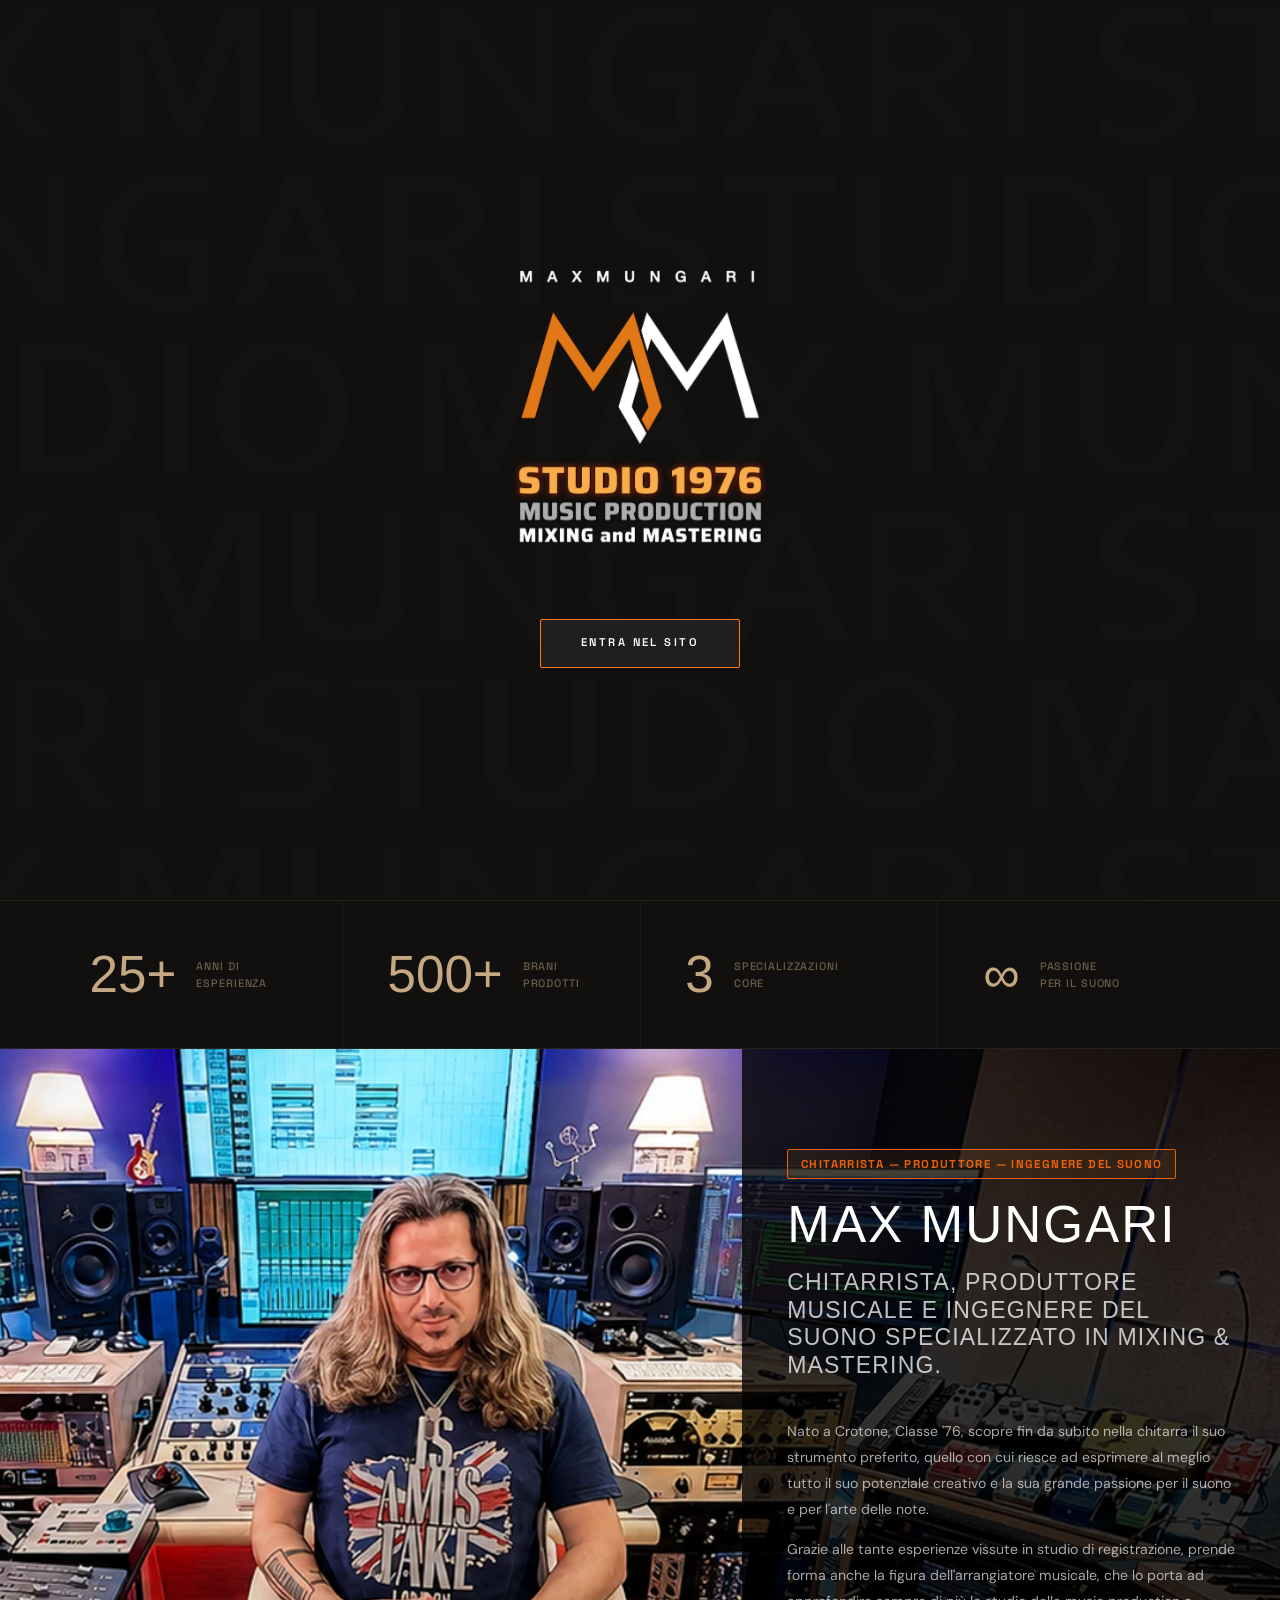
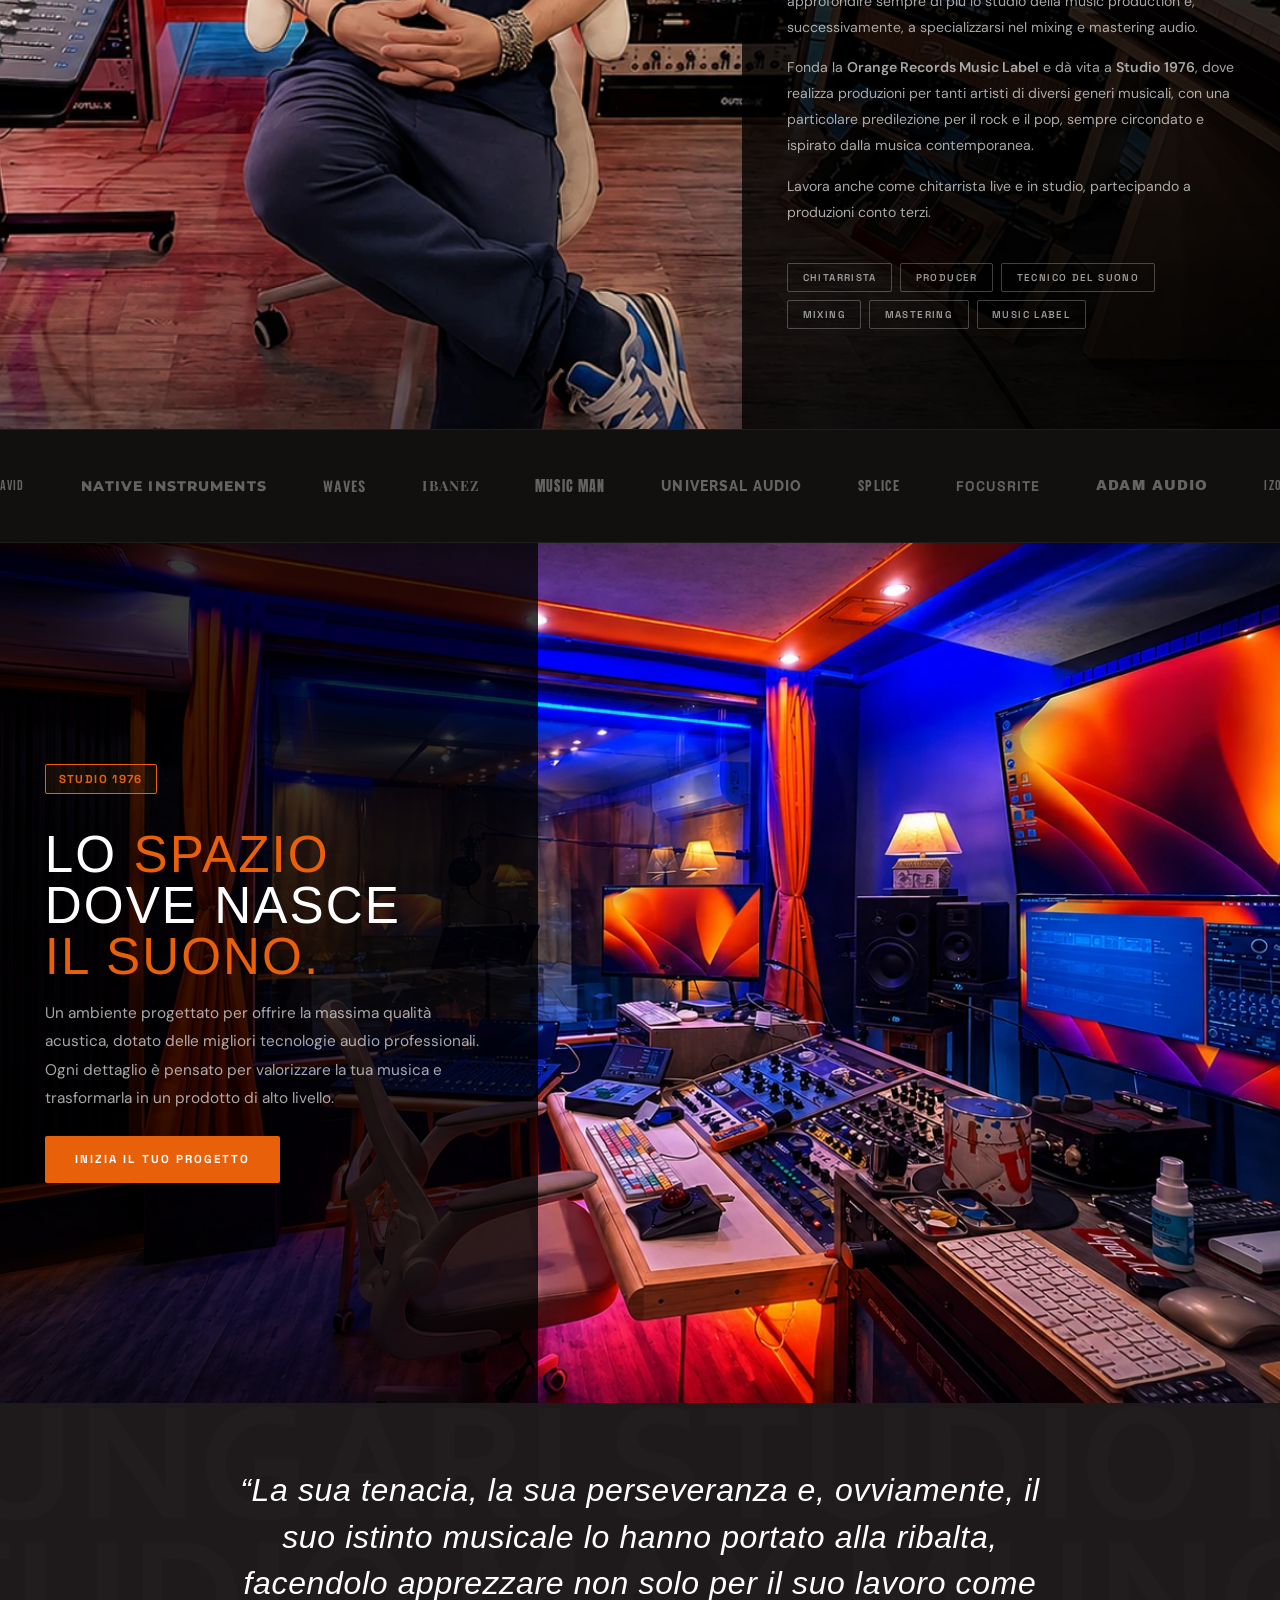
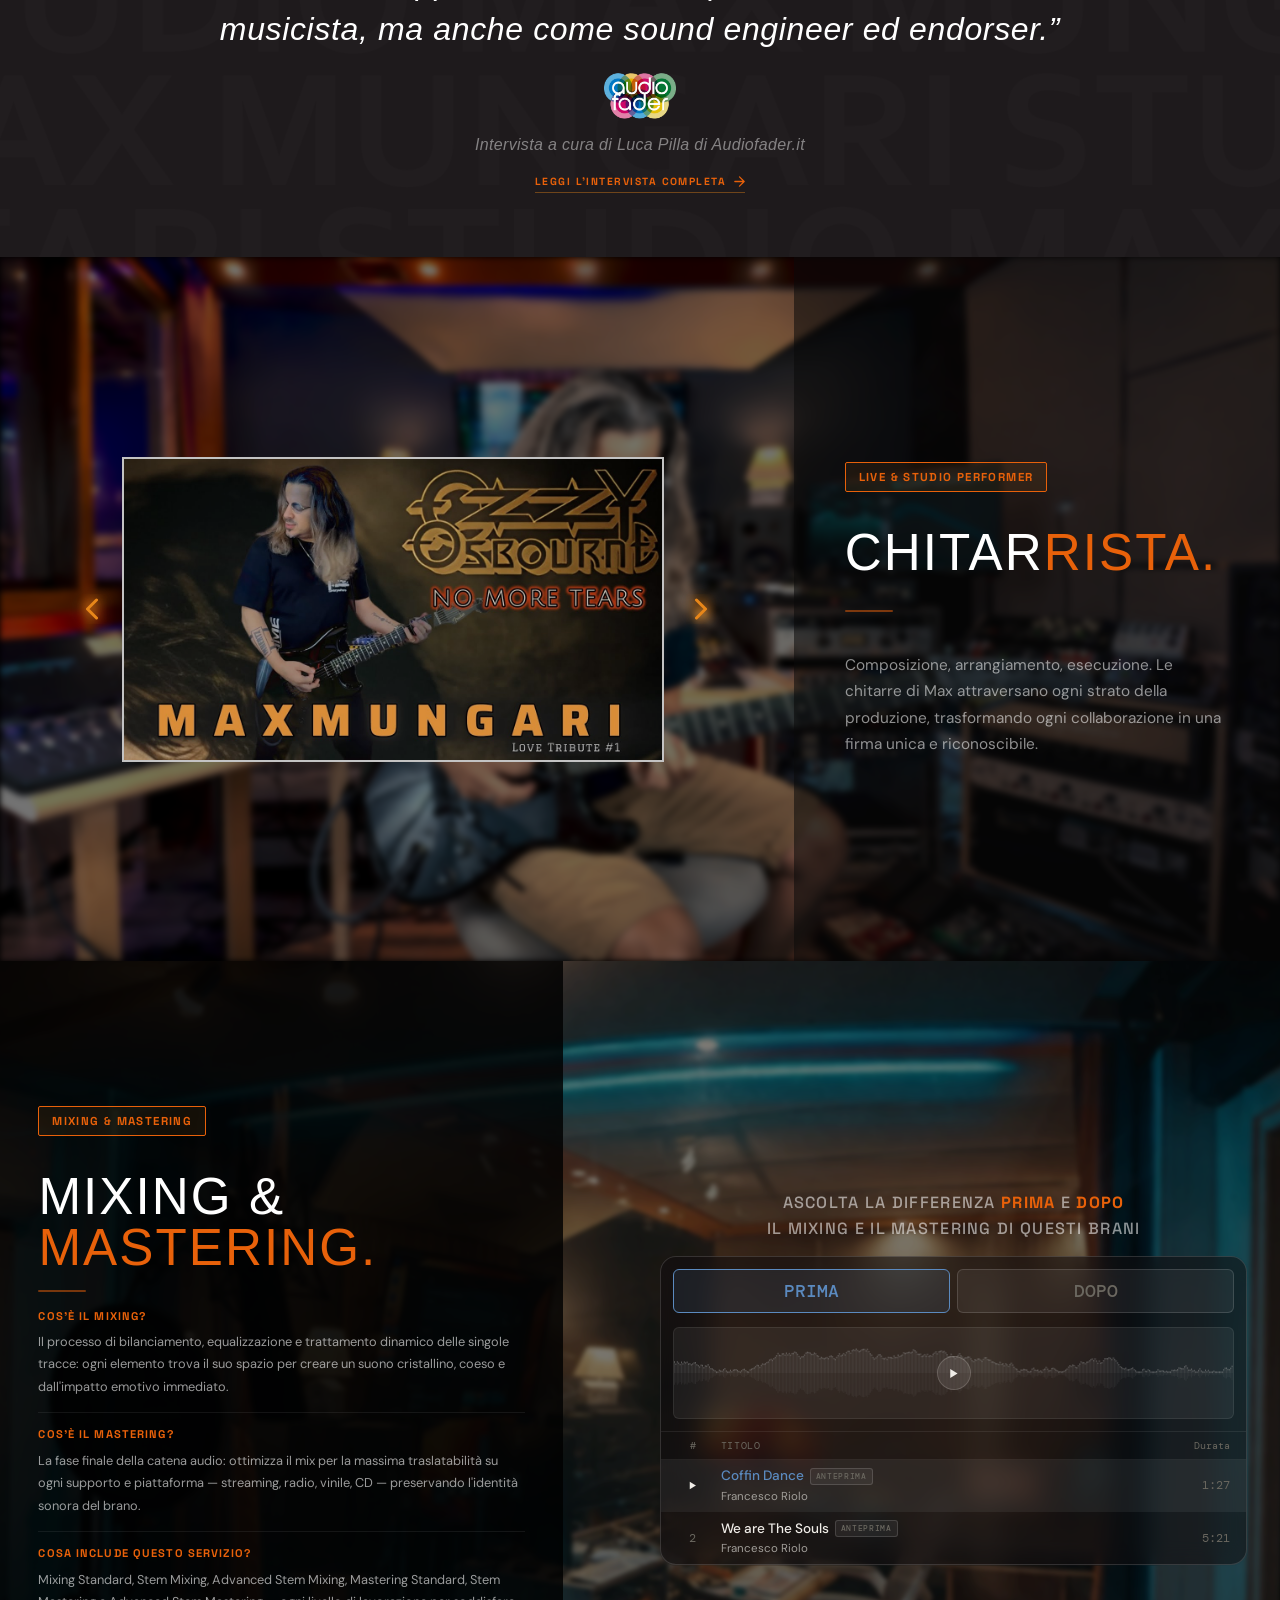
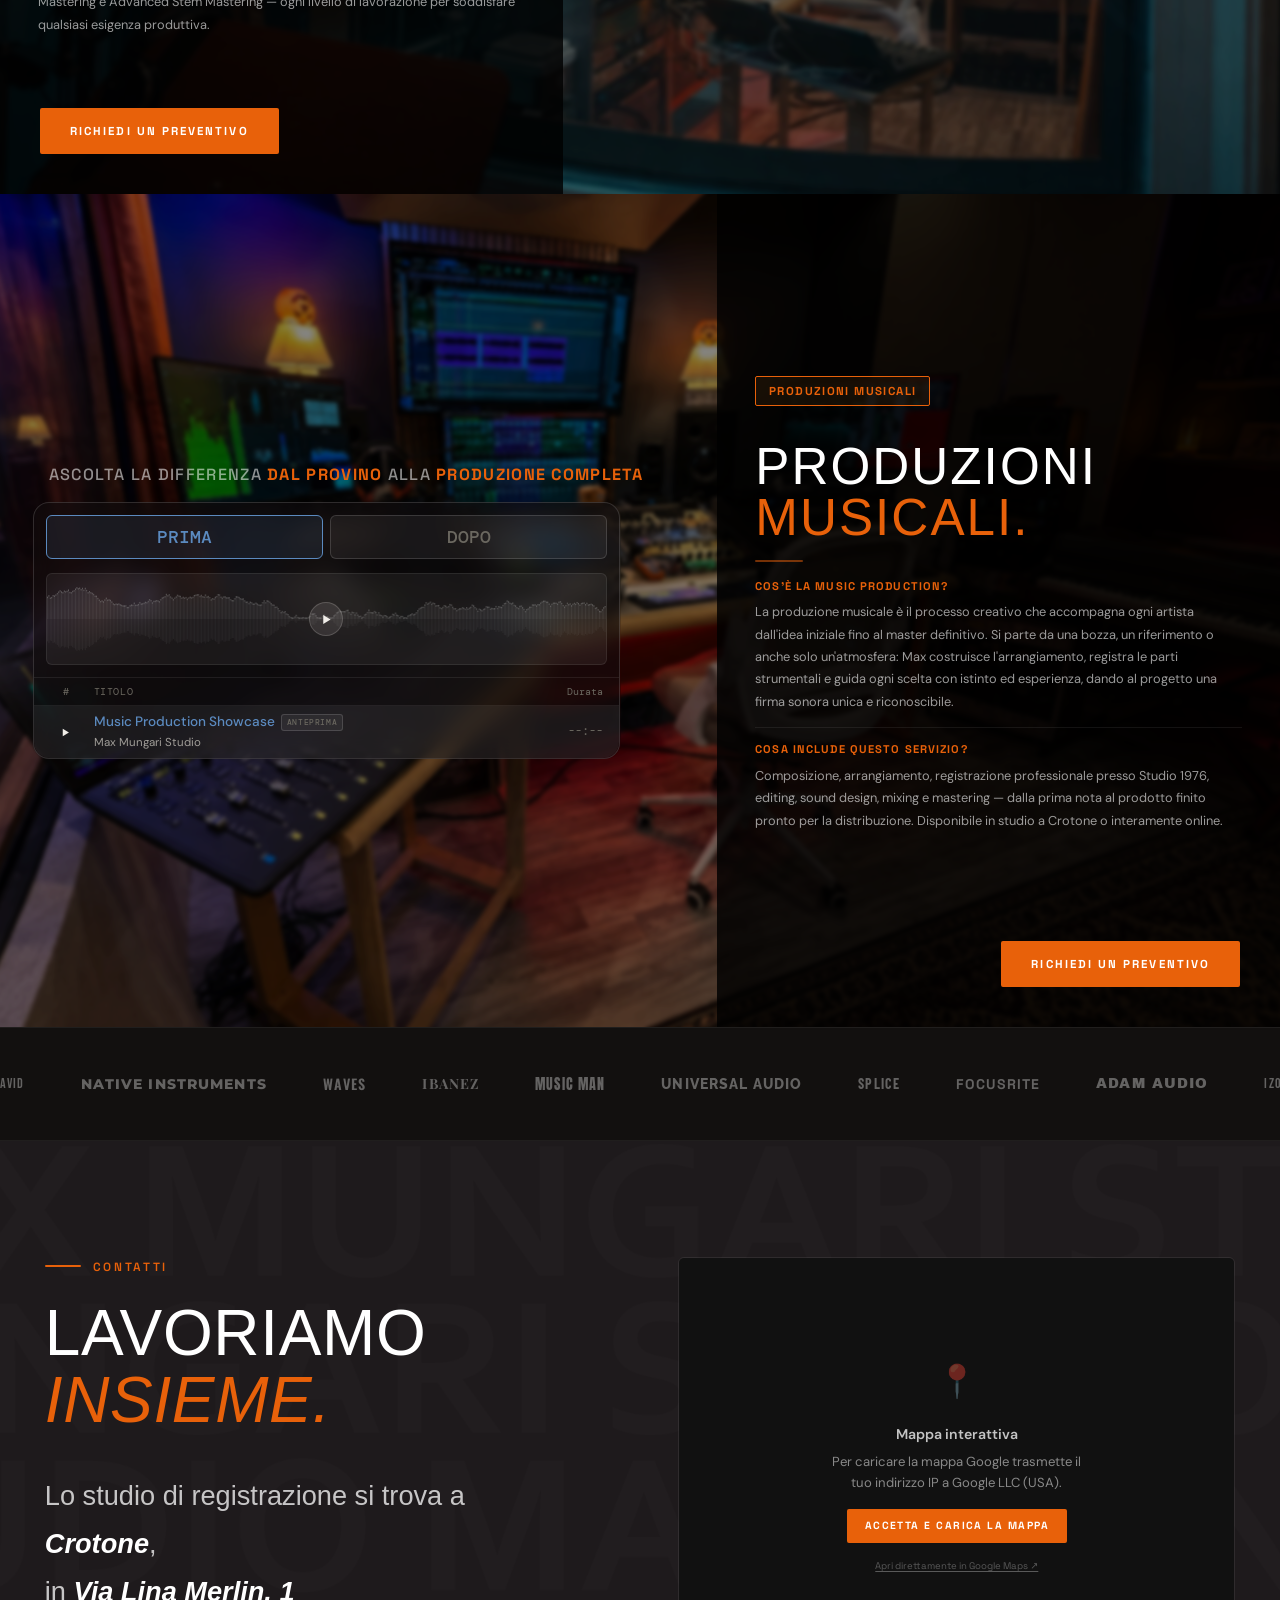
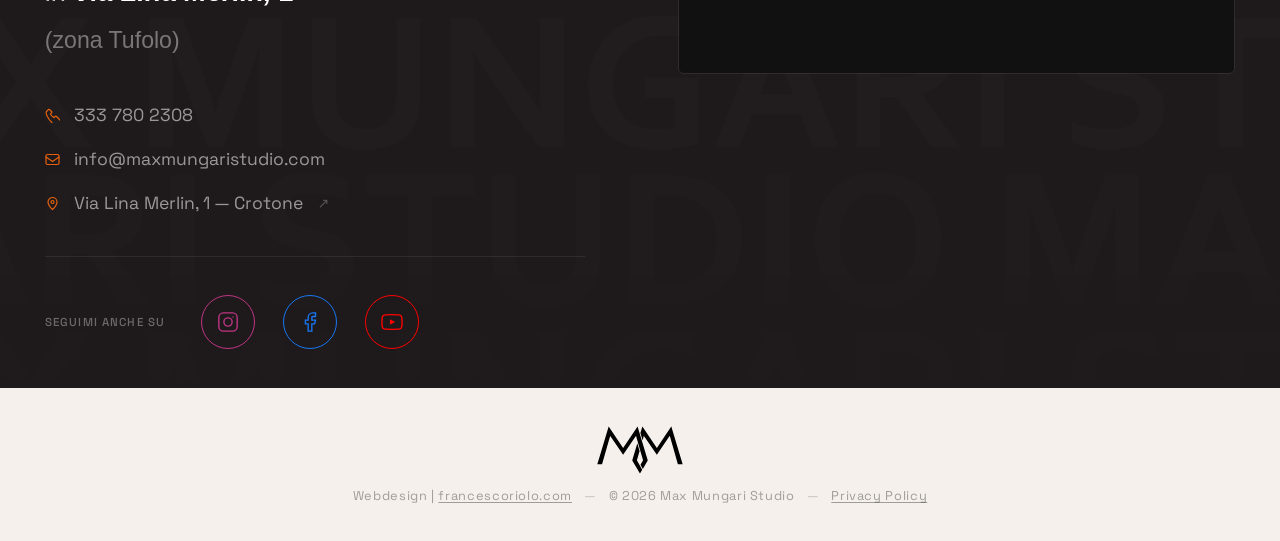
==== commit d79ba069: "Minor Fixes" ====
--- a/index.html
+++ b/index.html
@@ -618,7 +618,7 @@
         </div>
       </div>
       <div class="svc-player" id="svcPlayer2">
-        <p class="svc-player-label">Ascolta la differenza <em>PRIMA</em> e <em>DOPO</em><br />il mixing e il mastering di questi brani</p>
+        <p class="svc-player-label">Ascolta la differenza<br class="mobile-only" /> <em>PRIMA</em> e&nbsp;<em>DOPO</em><br />il mixing e il mastering di questi brani</p>
         <div class="abc-card" id="abcCard2">
           <div class="abc-comparator">
             <div class="abc-empty" id="abcEmpty2">Seleziona un brano</div>
--- a/style.css
+++ b/style.css
@@ -1093,7 +1093,9 @@
     overflow-y: visible;
   }
   .bio-overlay-panel .bio-badge {
-    white-space: normal;
+    white-space: nowrap;
+    font-size: clamp(0.65em, 2.5vw, 0.72rem);
+    letter-spacing: 0.06em;
   }
 }
 
@@ -1884,6 +1886,10 @@
   margin-inline: auto;
   max-width: 480px;
   width: 100%;
+  text-wrap: balance;
+}
+@media (max-width: 767px) {
+  .svc-player-label { font-size: clamp(0.72rem, 3.8vw, 0.88rem); }
 }
 .svc-player-label em {
   color: var(--orange);
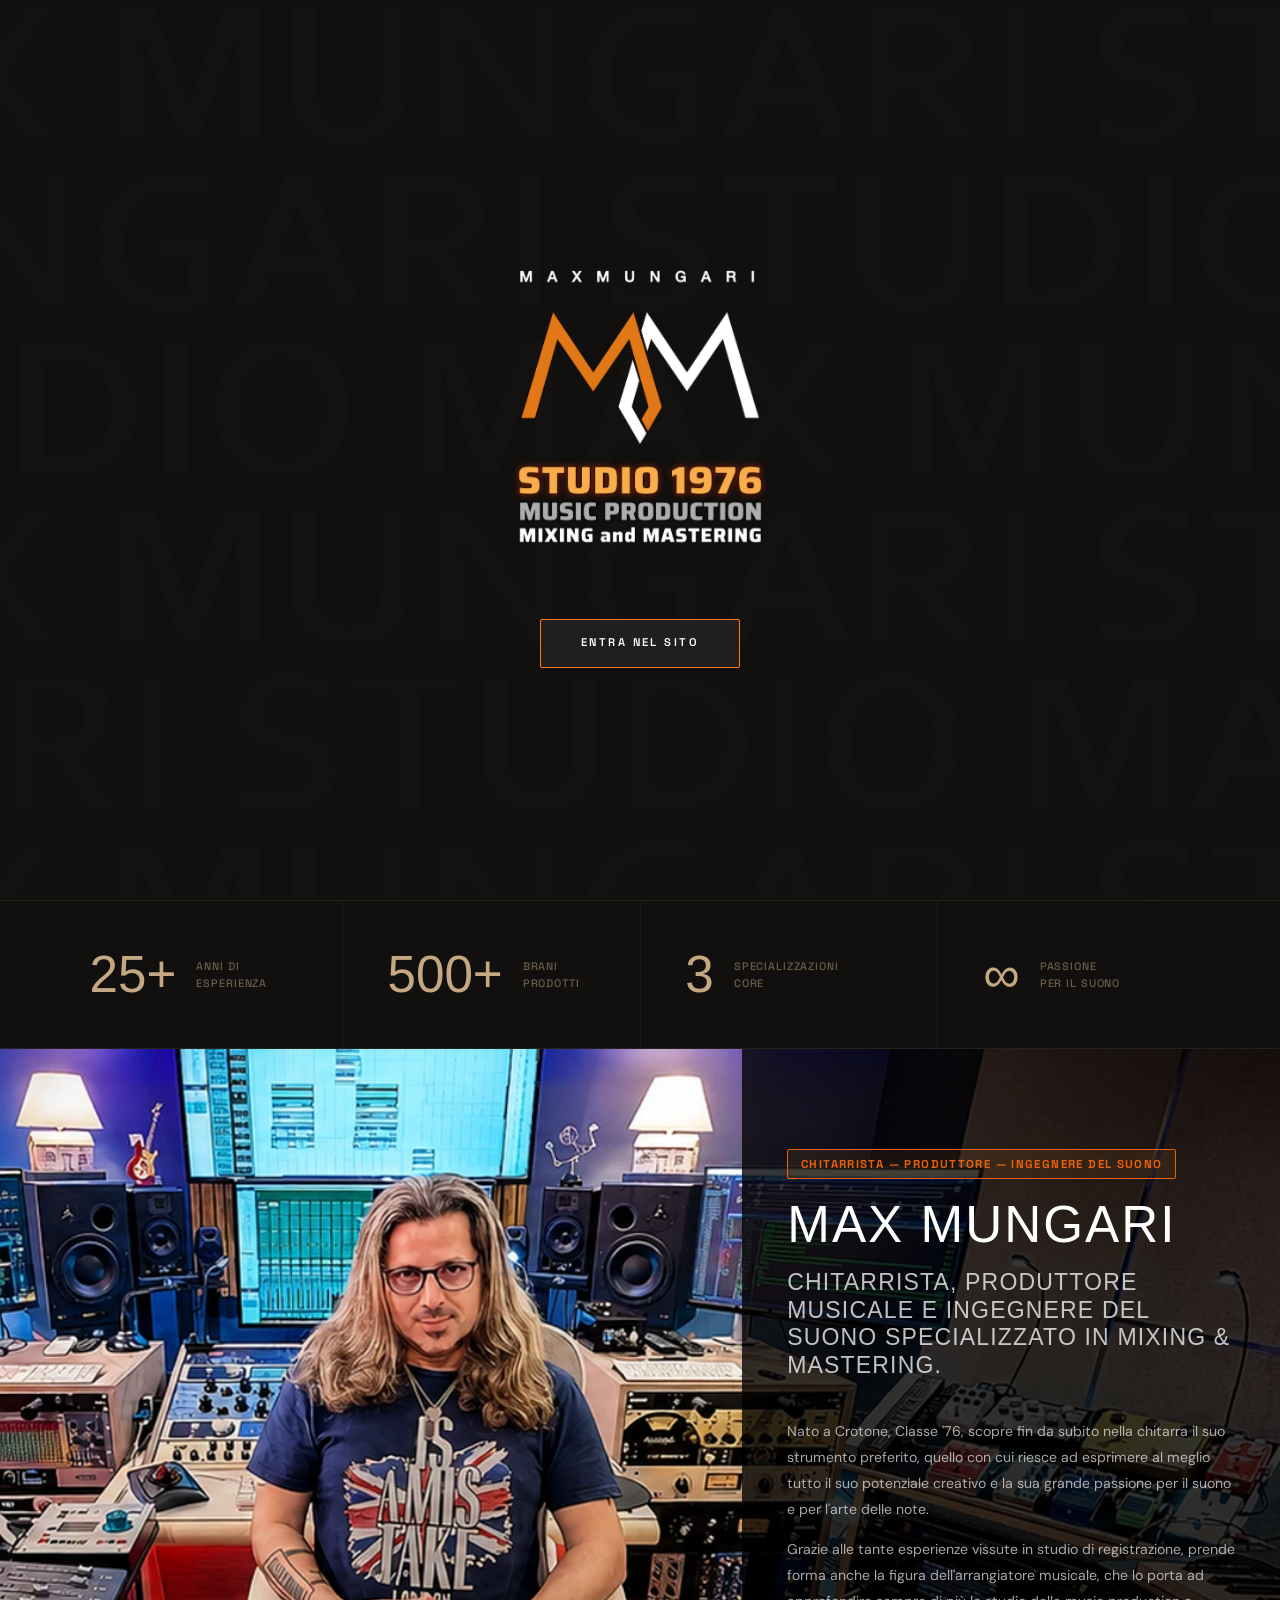
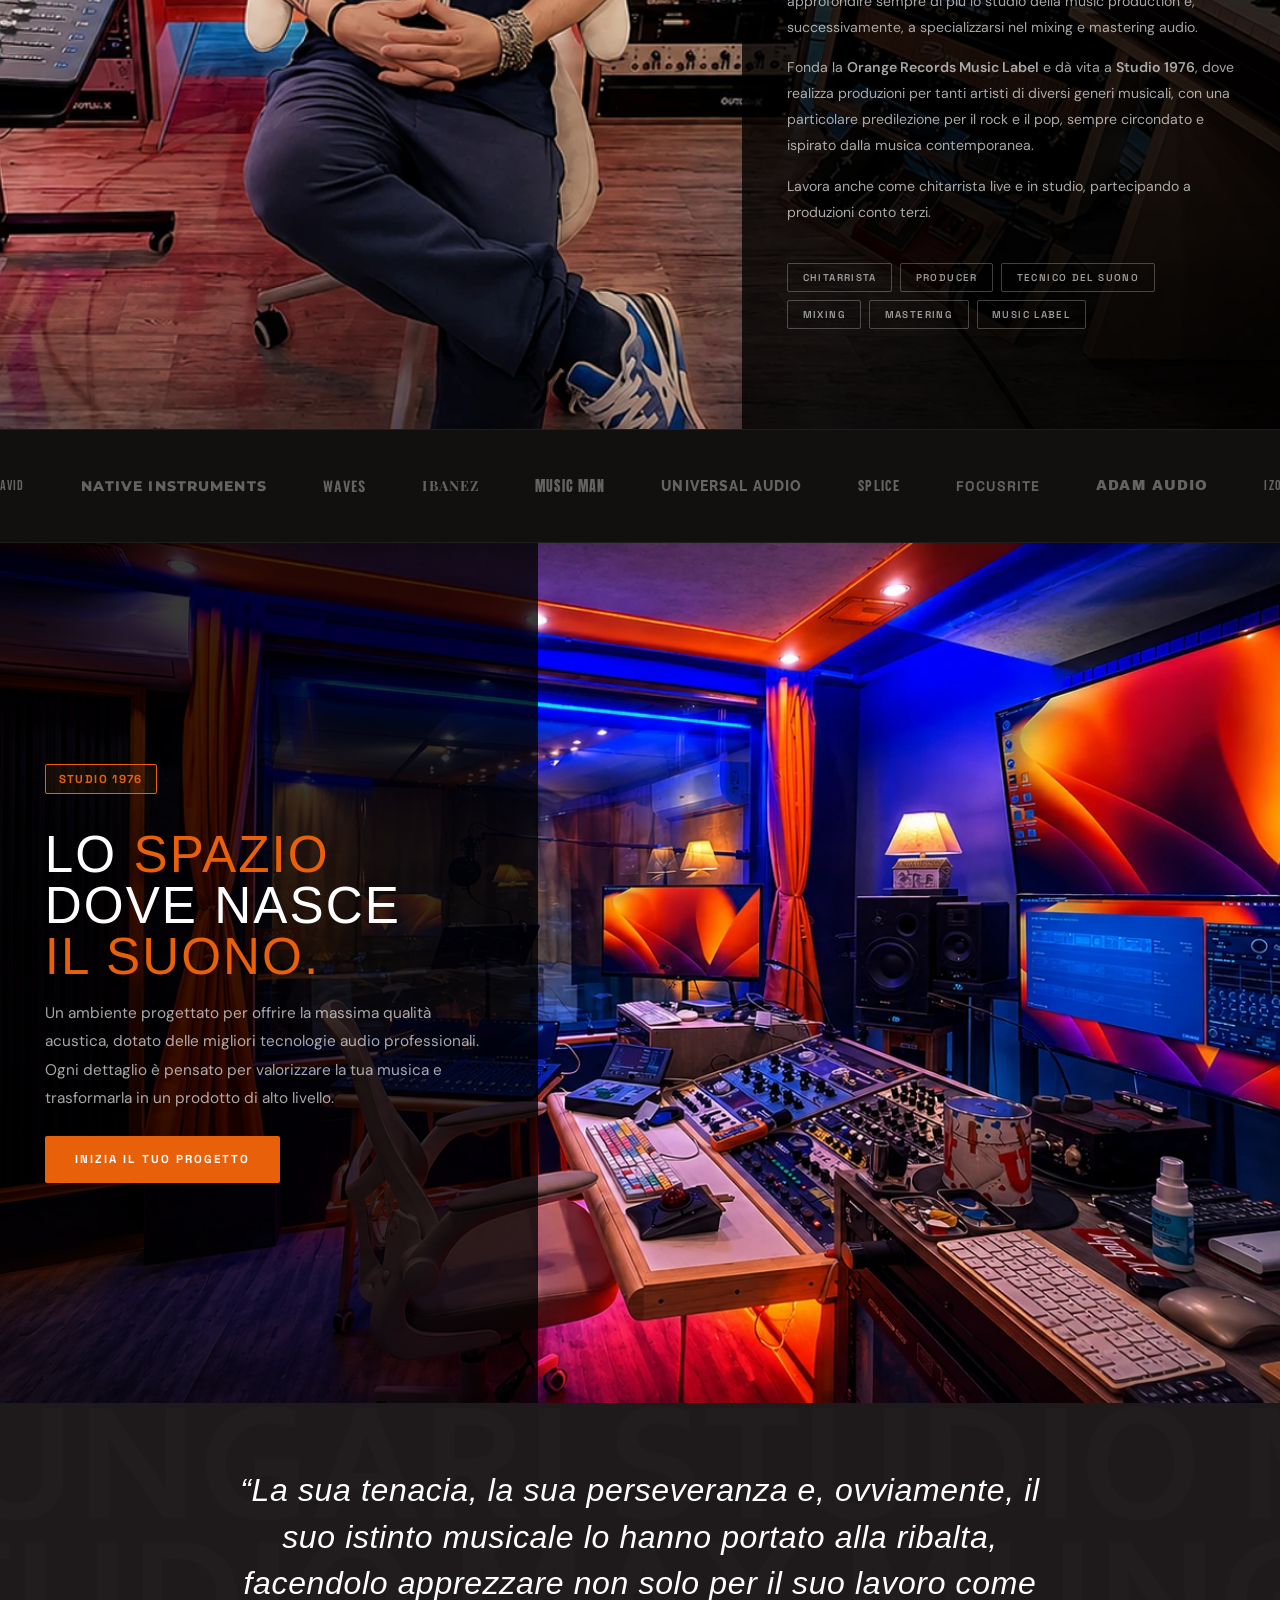
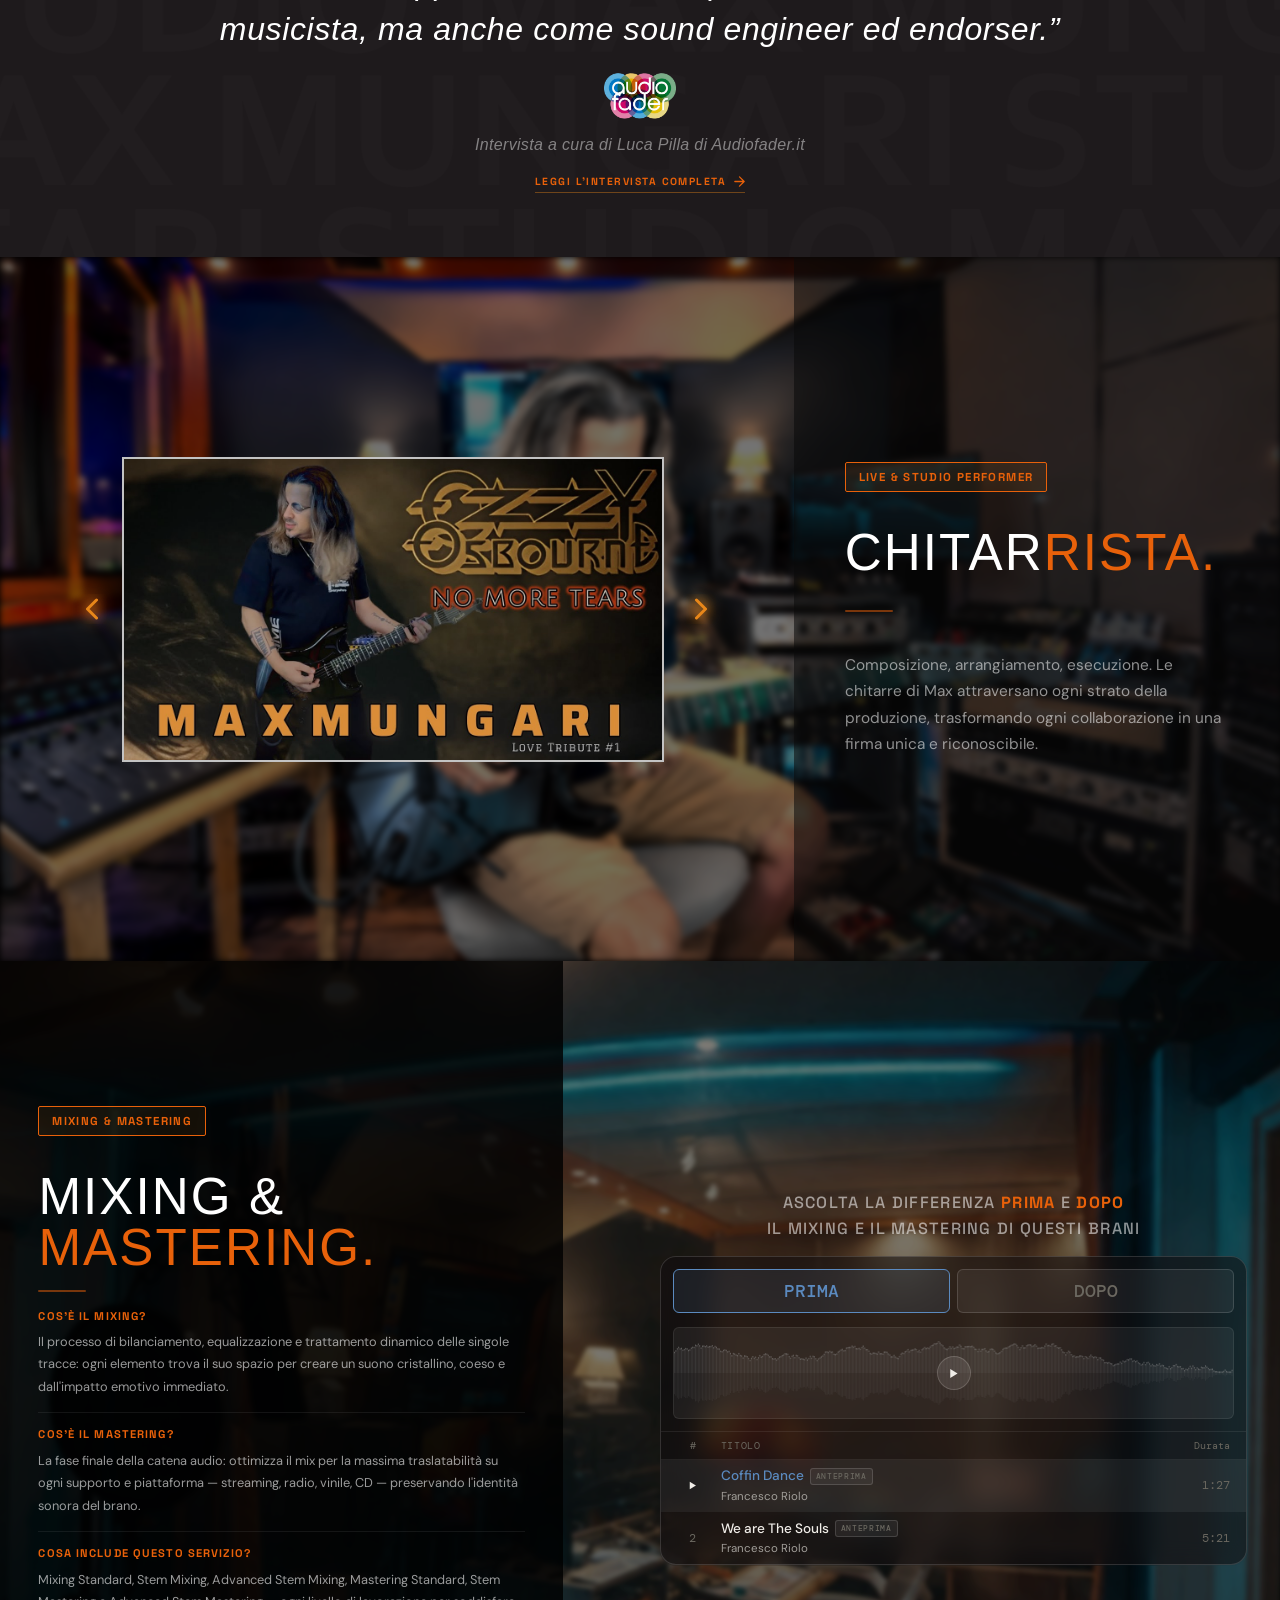
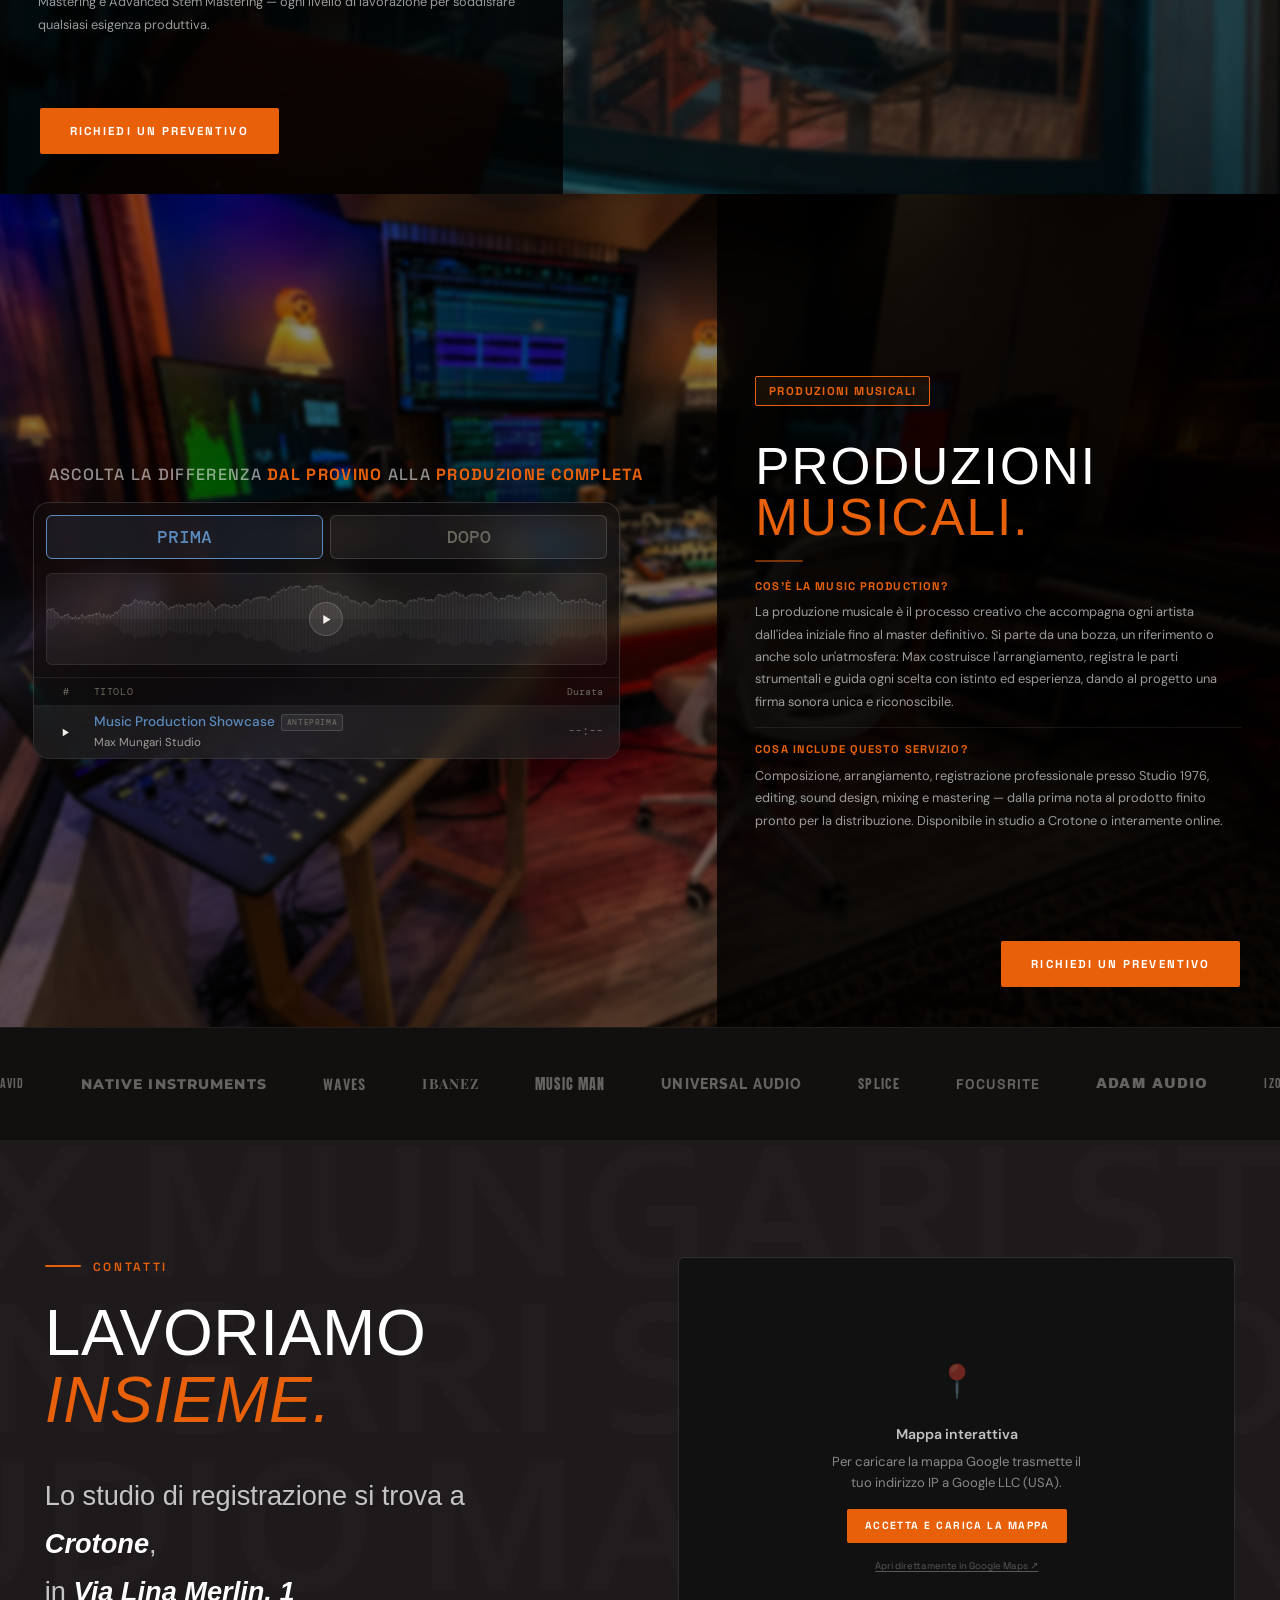
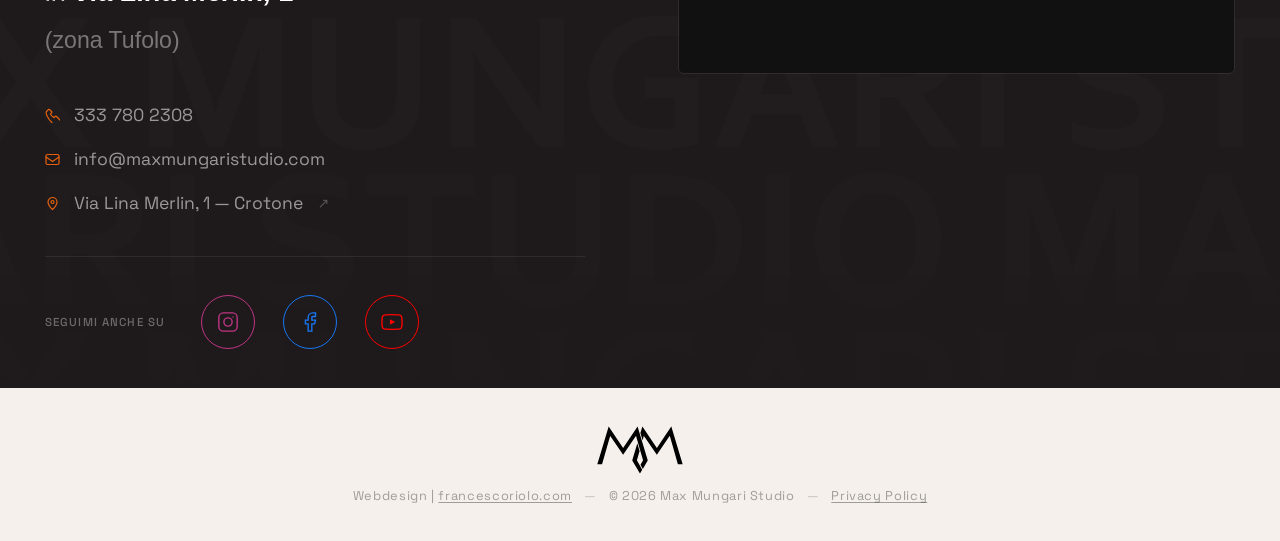
==== commit 99947ff8: "Sito definitivo con placeholder" ====
--- a/index.html
+++ b/index.html
@@ -144,7 +144,7 @@
       { "@type": "SiteNavigationElement", "position": 1, "name": "Max Mungari — Biografia", "url": "https://maxmungaristudio.com/#bio" },
       { "@type": "SiteNavigationElement", "position": 2, "name": "Studio 1976 — Studio di registrazione", "url": "https://maxmungaristudio.com/#studio" },
       { "@type": "SiteNavigationElement", "position": 3, "name": "Chitarrista — Lavori e produzioni", "url": "https://maxmungaristudio.com/#lavori" },
-      { "@type": "SiteNavigationElement", "position": 4, "name": "Servizi — Mixing, Mastering, Music Production", "url": "https://maxmungaristudio.com/#servizi" },
+      { "@type": "SiteNavigationElement", "position": 4, "name": "Servizi — Mixing, Mastering, Music Production", "url": "https://maxmungaristudio.com/#mix-mastering" },
       { "@type": "SiteNavigationElement", "position": 5, "name": "Contatti — Richiedi un preventivo", "url": "https://maxmungaristudio.com/#contatti" }
     ]
   }
@@ -162,7 +162,7 @@
   <link rel="dns-prefetch" href="https://skyfire.vimeocdn.com" />
   <link rel="dns-prefetch" href="https://vod.vimeocdn.com" />
 
-  <link rel="stylesheet" href="style.css?v=1780146136" />
+  <link rel="stylesheet" href="style.css?v=20260610" />
 
   <script>
   /* ── Brani A/B per sezione ── */
@@ -570,8 +570,8 @@
             <div class="showcase-overlay"><svg width="20" height="20" viewBox="0 0 22 22" fill="white"><polygon points="7,4 19,11 7,18"/></svg></div>
           </a>
           <!-- 10 -->
-          <a class="showcase-item" href="https://youtu.be/e-noCTG0k3M" target="_blank" rel="noopener" role="listitem" aria-label="INHERTZ - THINKING OUT LOUD">
-            <img src="newassets/inhertz-thinking-out-loud.jpg" alt="INHERTZ - THINKING OUT LOUD" loading="lazy" />
+          <a class="showcase-item" href="https://youtu.be/8g-ds9ZcIEE?is=ZWh7_wSX--IyoQHX" target="_blank" rel="noopener" role="listitem" aria-label="INHERTZ - TOO MUCH LOVE WILL KILL YOU">
+            <img src="newassets/inhertz-too-much-love-will-kill-you.jpg" alt="INHERTZ - TOO MUCH LOVE WILL KILL YOU" loading="lazy" />
             <div class="showcase-overlay"><svg width="20" height="20" viewBox="0 0 22 22" fill="white"><polygon points="7,4 19,11 7,18"/></svg></div>
           </a>
 
--- a/style.css
+++ b/style.css
@@ -1924,6 +1924,10 @@
     filter: none;
     transform: none;
   }
+  #mix-mastering .svc-fullimg::after,
+  #produzioni    .svc-fullimg::after {
+    display: none;
+  }
 }
 #mix-mastering .svc-fullimg::after,
 #produzioni    .svc-fullimg::after {
@@ -2170,6 +2174,20 @@
 
 /* Mobile */
 @media (max-width: 767px) {
+  #lavori { padding-bottom: 6rem; }
+  #lavori::before {
+    content: '';
+    position: absolute;
+    inset: 0;
+    background-image: url('newassets/filigranaMobilebg.png');
+    background-repeat: repeat;
+    background-position: center center;
+    background-size: 40%;
+    opacity: 0.04;
+    mix-blend-mode: screen;
+    pointer-events: none;
+    z-index: 0;
+  }
   .lavori-fullimg { min-height: unset; display: flex; flex-direction: column; }
   .lavori-fullimg > img { position: relative; inset: unset; width: 100%; height: 220px; filter: none; }
   .lavori-overlay-panel {
@@ -2469,15 +2487,11 @@
 
 
 @media (max-width: 767px) {
-  #bio::before,
-  #lavori::before {
+  #bio::before {
     background-image: url('newassets/filigranaMobilebg.png');
   }
   #studio::after {
     background-image: url('newassets/filigranaMobilebg.png');
-  }
-  #lavori::before {
-    opacity: 0.03;
   }
   #contatti::before {
     background-image: url('newassets/filigranaMobilebg.png');
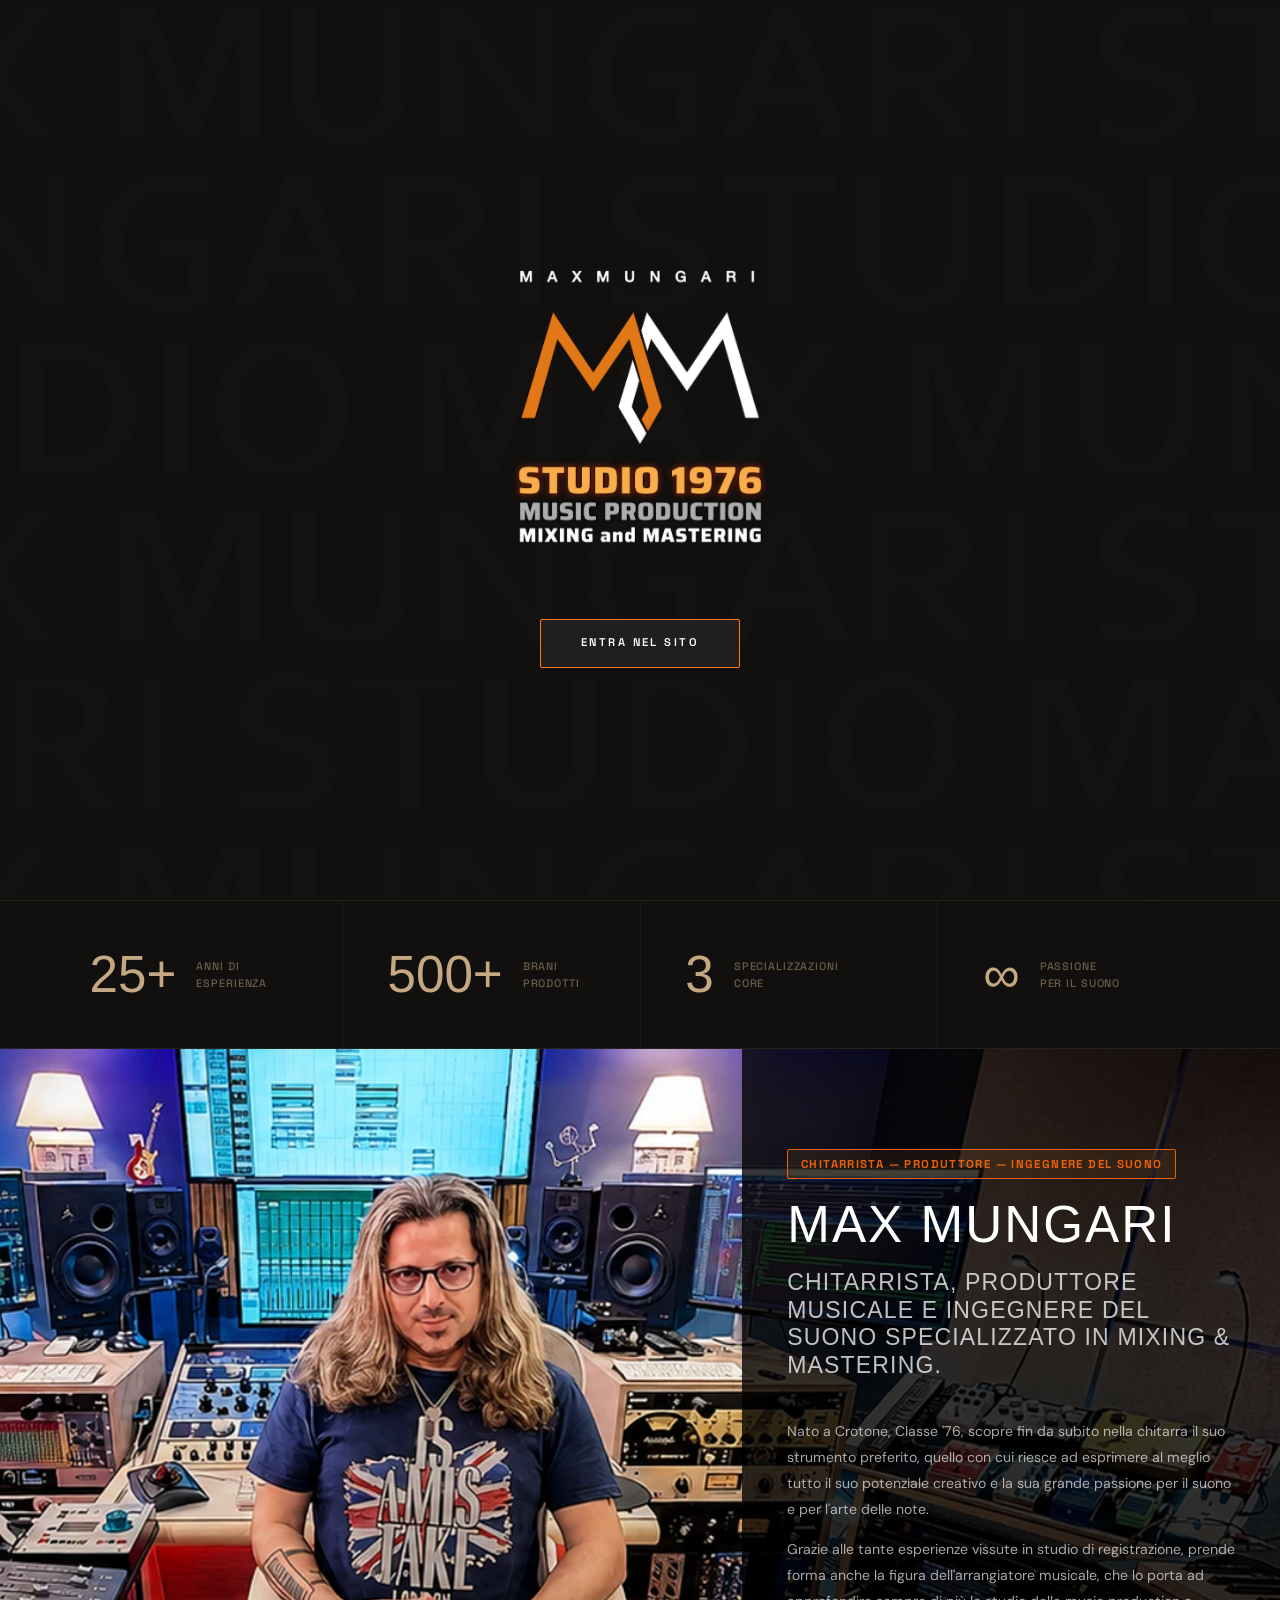
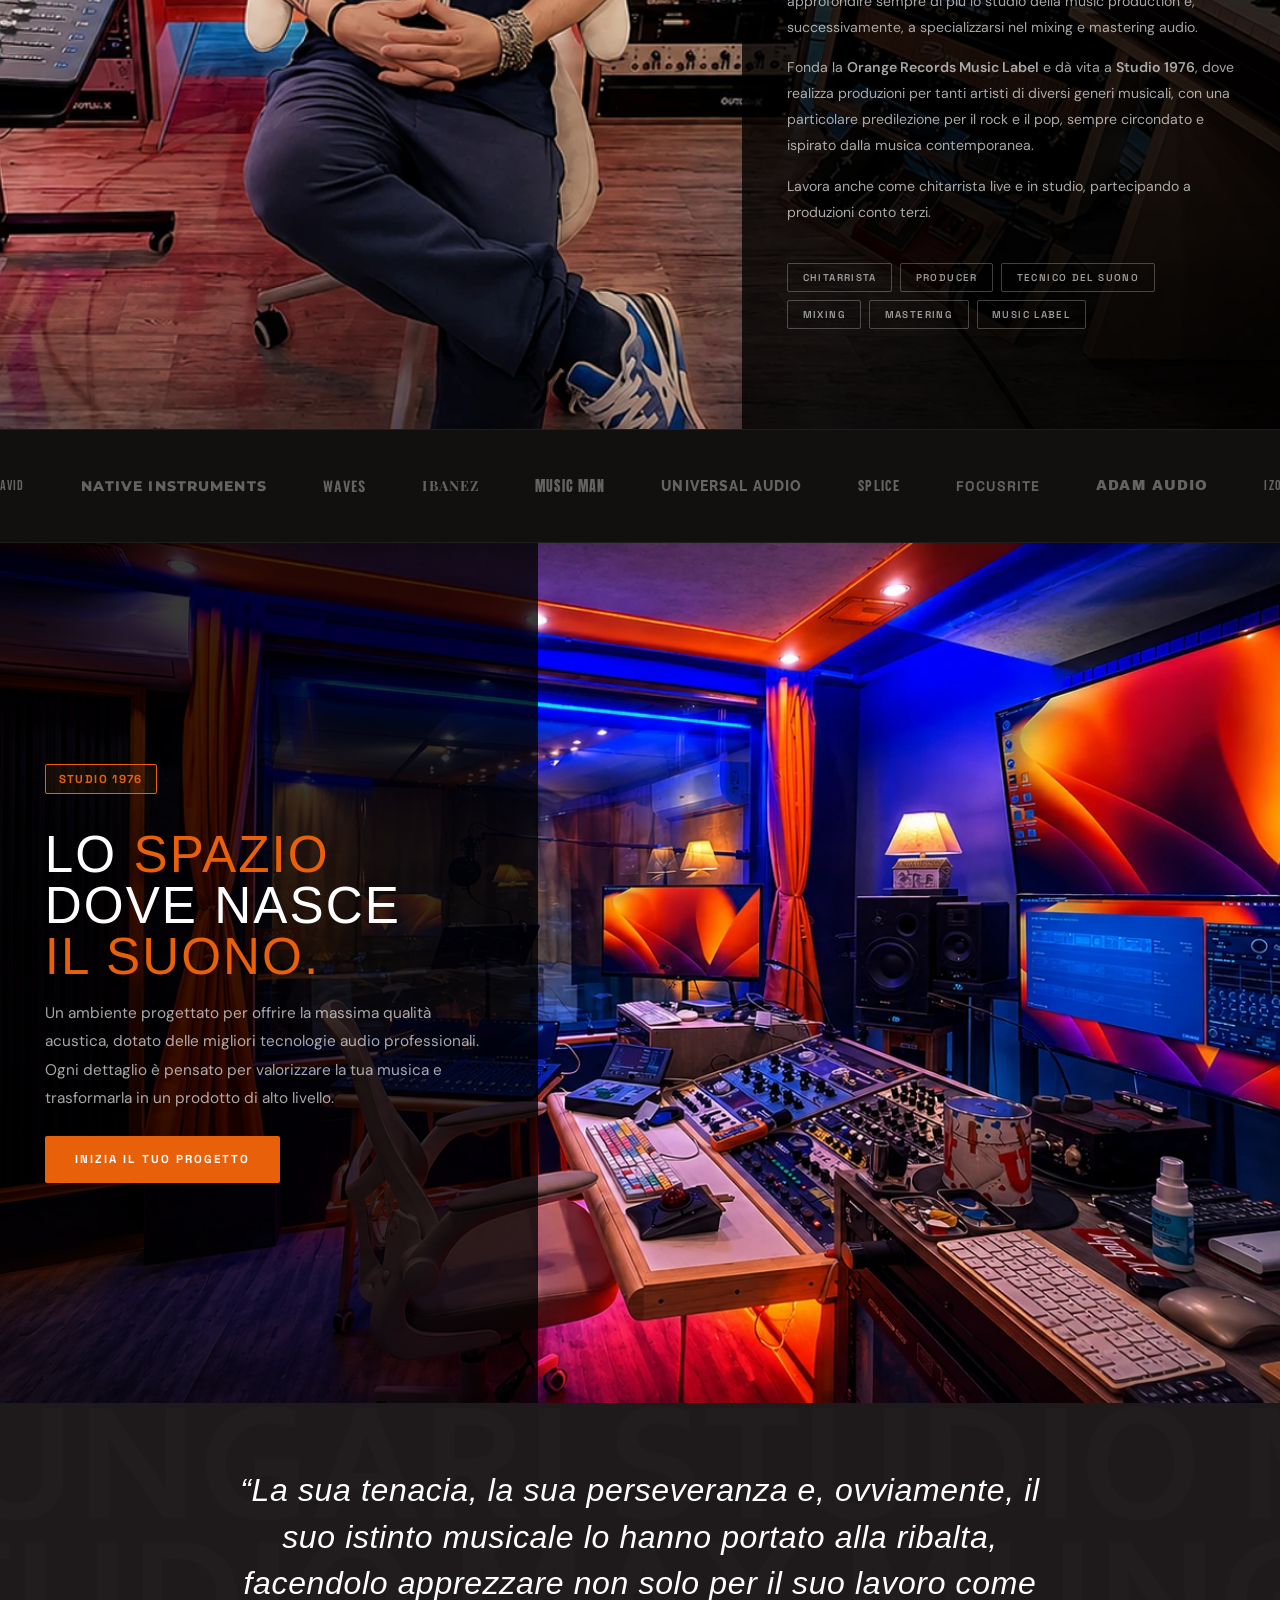
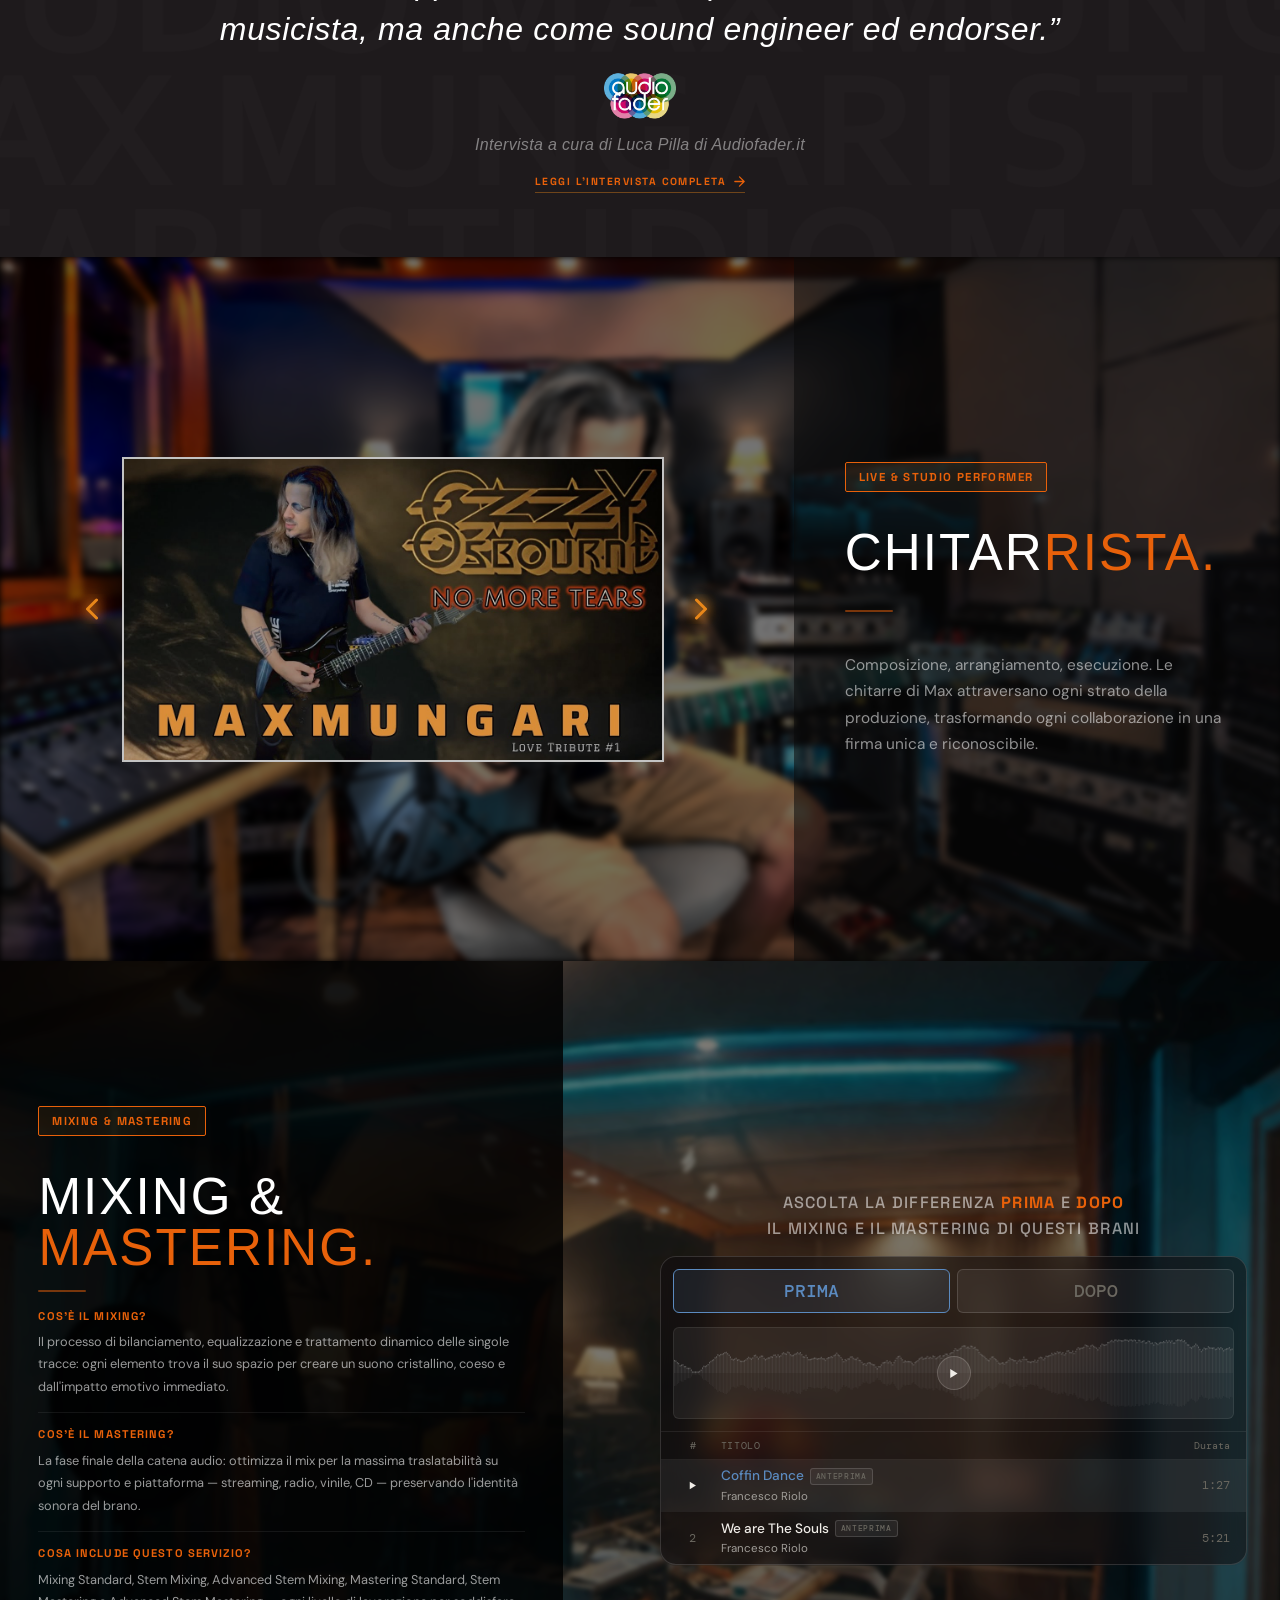
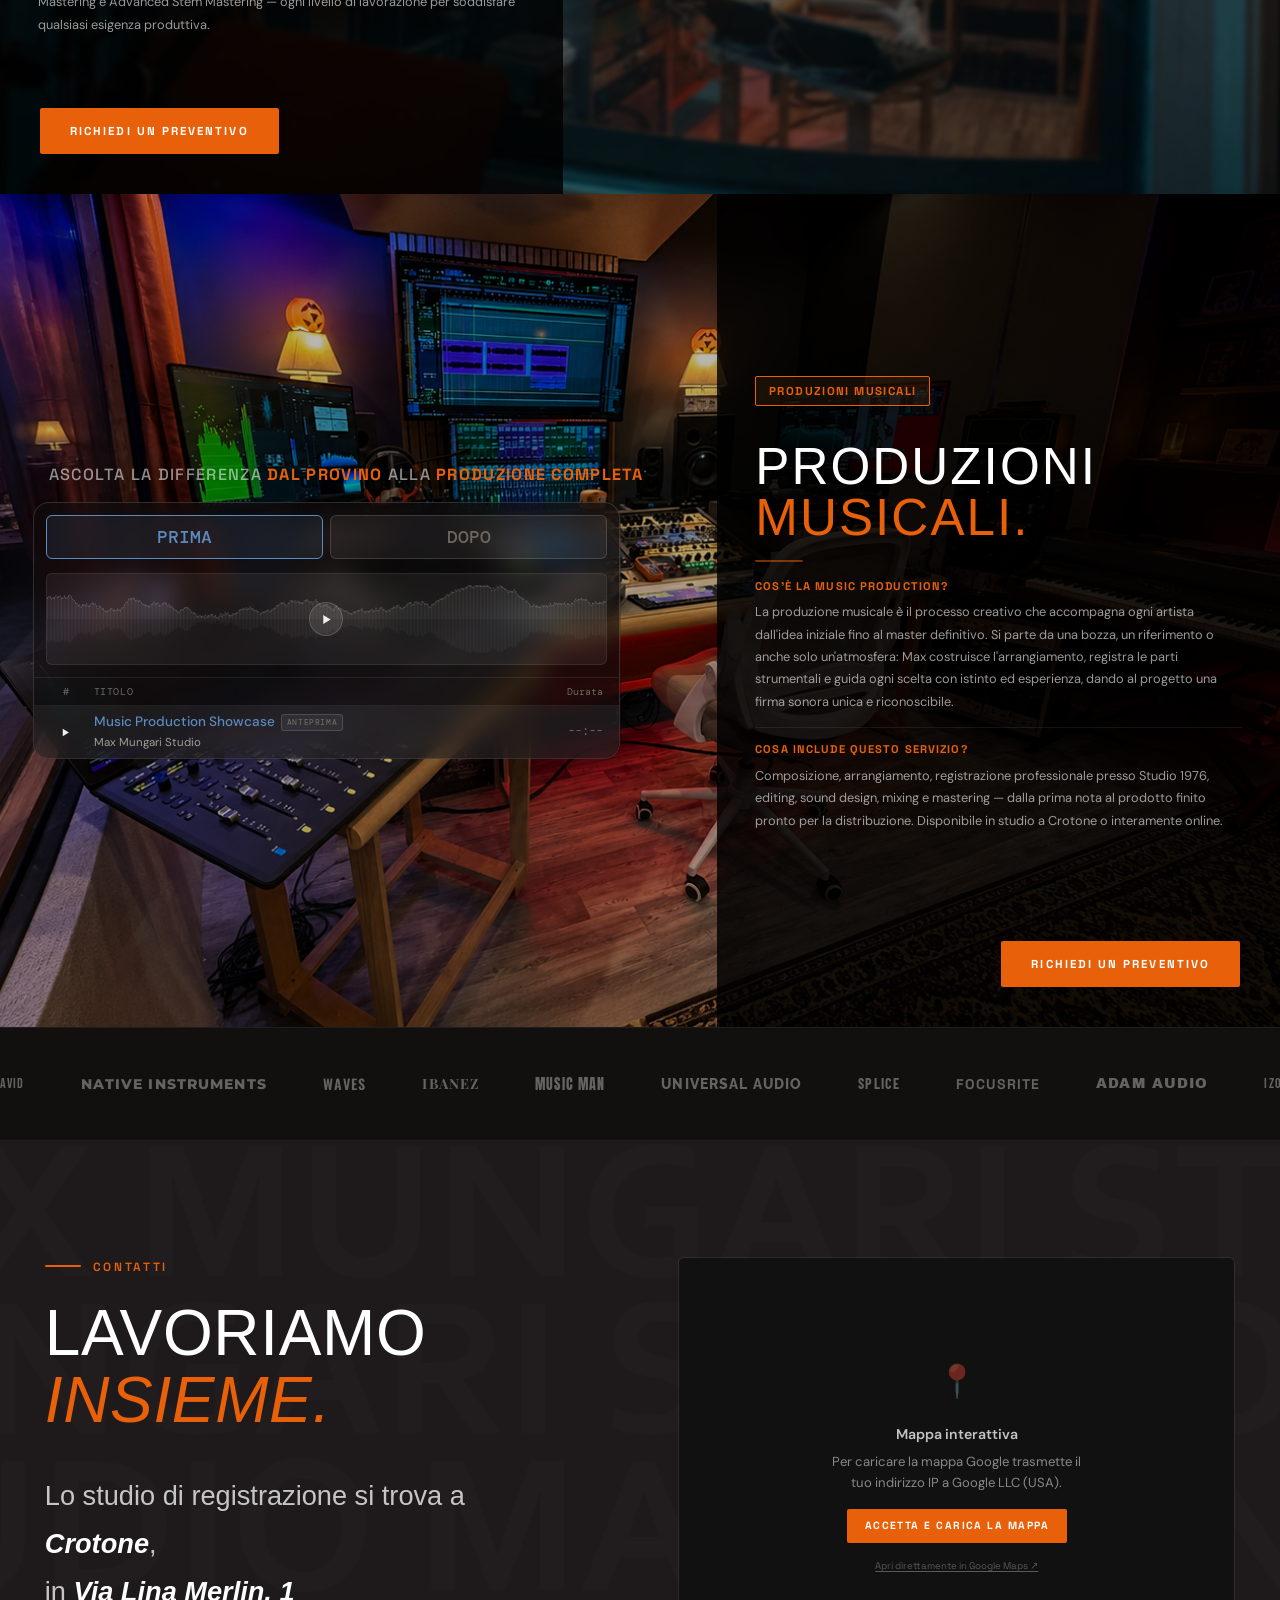
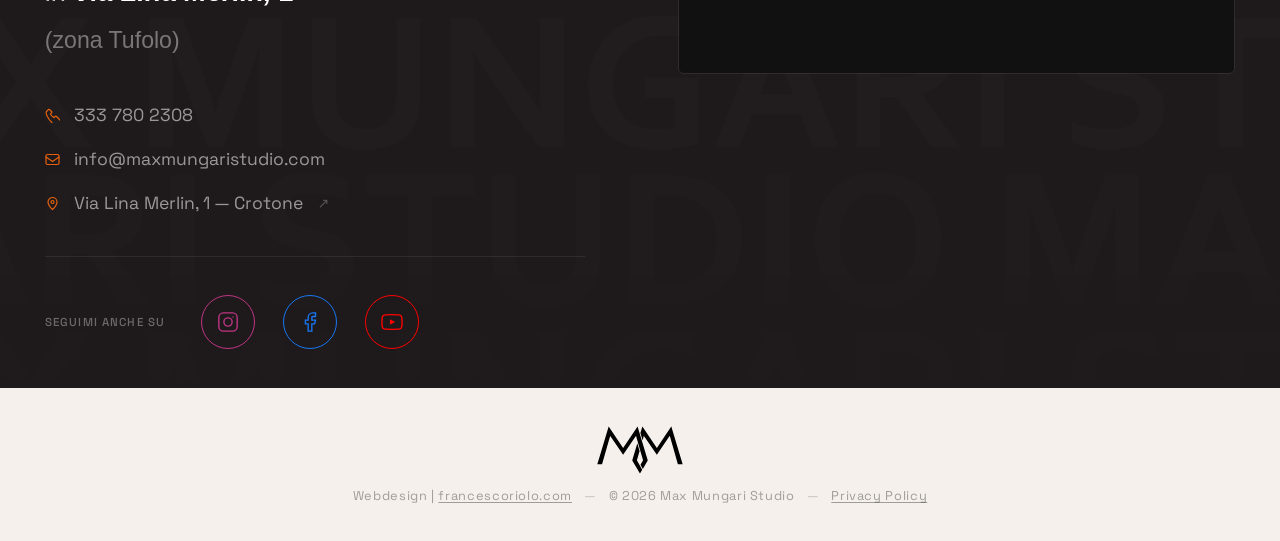
==== commit 5c67e9cf: "Aggiustamenti finali" ====
--- a/index.html
+++ b/index.html
@@ -162,7 +162,7 @@
   <link rel="dns-prefetch" href="https://skyfire.vimeocdn.com" />
   <link rel="dns-prefetch" href="https://vod.vimeocdn.com" />
 
-  <link rel="stylesheet" href="style.css?v=20260610" />
+  <link rel="stylesheet" href="style.css?v=20260612" />
 
   <script>
   /* ── Brani A/B per sezione ── */
@@ -677,7 +677,10 @@
   ============================== -->
   <section id="produzioni" aria-labelledby="produzioni-title">
     <div class="svc-fullimg">
-      <img src="newassets/studio-bg4.png" alt="Produzioni Musicali — Max Mungari Studio" loading="lazy" decoding="async" />
+      <div class="svc-img-carousel">
+        <img src="newassets/studio-bg4.png" alt="Produzioni Musicali — Max Mungari Studio" loading="lazy" decoding="async" class="svc-prd-main" />
+        <img src="newassets/studio-bg2.jpg" alt="Studio — Max Mungari Studio" loading="lazy" decoding="async" class="svc-prd-alt" />
+      </div>
       <div class="svc-overlay svc-overlay-right reveal-right">
         <span class="bio-badge">Produzioni Musicali</span>
         <h2 id="produzioni-title" class="section-title">PRODUZIONI<br /><em>MUSICALI.</em></h2>
--- a/style.css
+++ b/style.css
@@ -1822,6 +1822,24 @@
   object-position: center;
   display: block;
 }
+.svc-img-carousel {
+  position: absolute;
+  inset: 0;
+  width: 100%;
+  height: 100%;
+  overflow: hidden;
+}
+.svc-img-carousel > img {
+  position: absolute;
+  inset: 0;
+  width: 100%;
+  height: 100%;
+  object-fit: cover;
+  object-position: center;
+  display: block;
+  transition: opacity 1.2s ease;
+}
+.svc-prd-alt { opacity: 0; }
 .svc-overlay {
   position: absolute;
   top: 0;
@@ -2062,6 +2080,19 @@
     flex-shrink: 0;
     order: 0;
   }
+  /* Hide M&M standalone img on mobile (shown in carousel in Produzioni) */
+  #mix-mastering .svc-fullimg > img { display: none; }
+  /* Mobile: carousel container becomes a block row */
+  .svc-img-carousel {
+    position: relative;
+    inset: unset;
+    height: 56vw;
+    flex-shrink: 0;
+    order: 0;
+  }
+  .svc-prd-alt { opacity: 0; }
+  .svc-img-carousel.show-alt .svc-prd-main { opacity: 0; }
+  .svc-img-carousel.show-alt .svc-prd-alt  { opacity: 1; }
 
   #mix-mastering .svc-overlay {
     background-image: url('newassets/studio-bg2.jpg');
@@ -2174,20 +2205,7 @@
 
 /* Mobile */
 @media (max-width: 767px) {
-  #lavori { padding-bottom: 6rem; }
-  #lavori::before {
-    content: '';
-    position: absolute;
-    inset: 0;
-    background-image: url('newassets/filigranaMobilebg.png');
-    background-repeat: repeat;
-    background-position: center center;
-    background-size: 40%;
-    opacity: 0.04;
-    mix-blend-mode: screen;
-    pointer-events: none;
-    z-index: 0;
-  }
+  #lavori::before { display: none; }
   .lavori-fullimg { min-height: unset; display: flex; flex-direction: column; }
   .lavori-fullimg > img { position: relative; inset: unset; width: 100%; height: 220px; filter: none; }
   .lavori-overlay-panel {
@@ -2217,6 +2235,7 @@
     background-image: url('newassets/chitarrista-bg.png');
     background-size: cover;
     background-position: center;
+    padding-bottom: clamp(3rem, 2vw, 2rem);
   }
   .lavori-fullwrap::before {
     content: '';
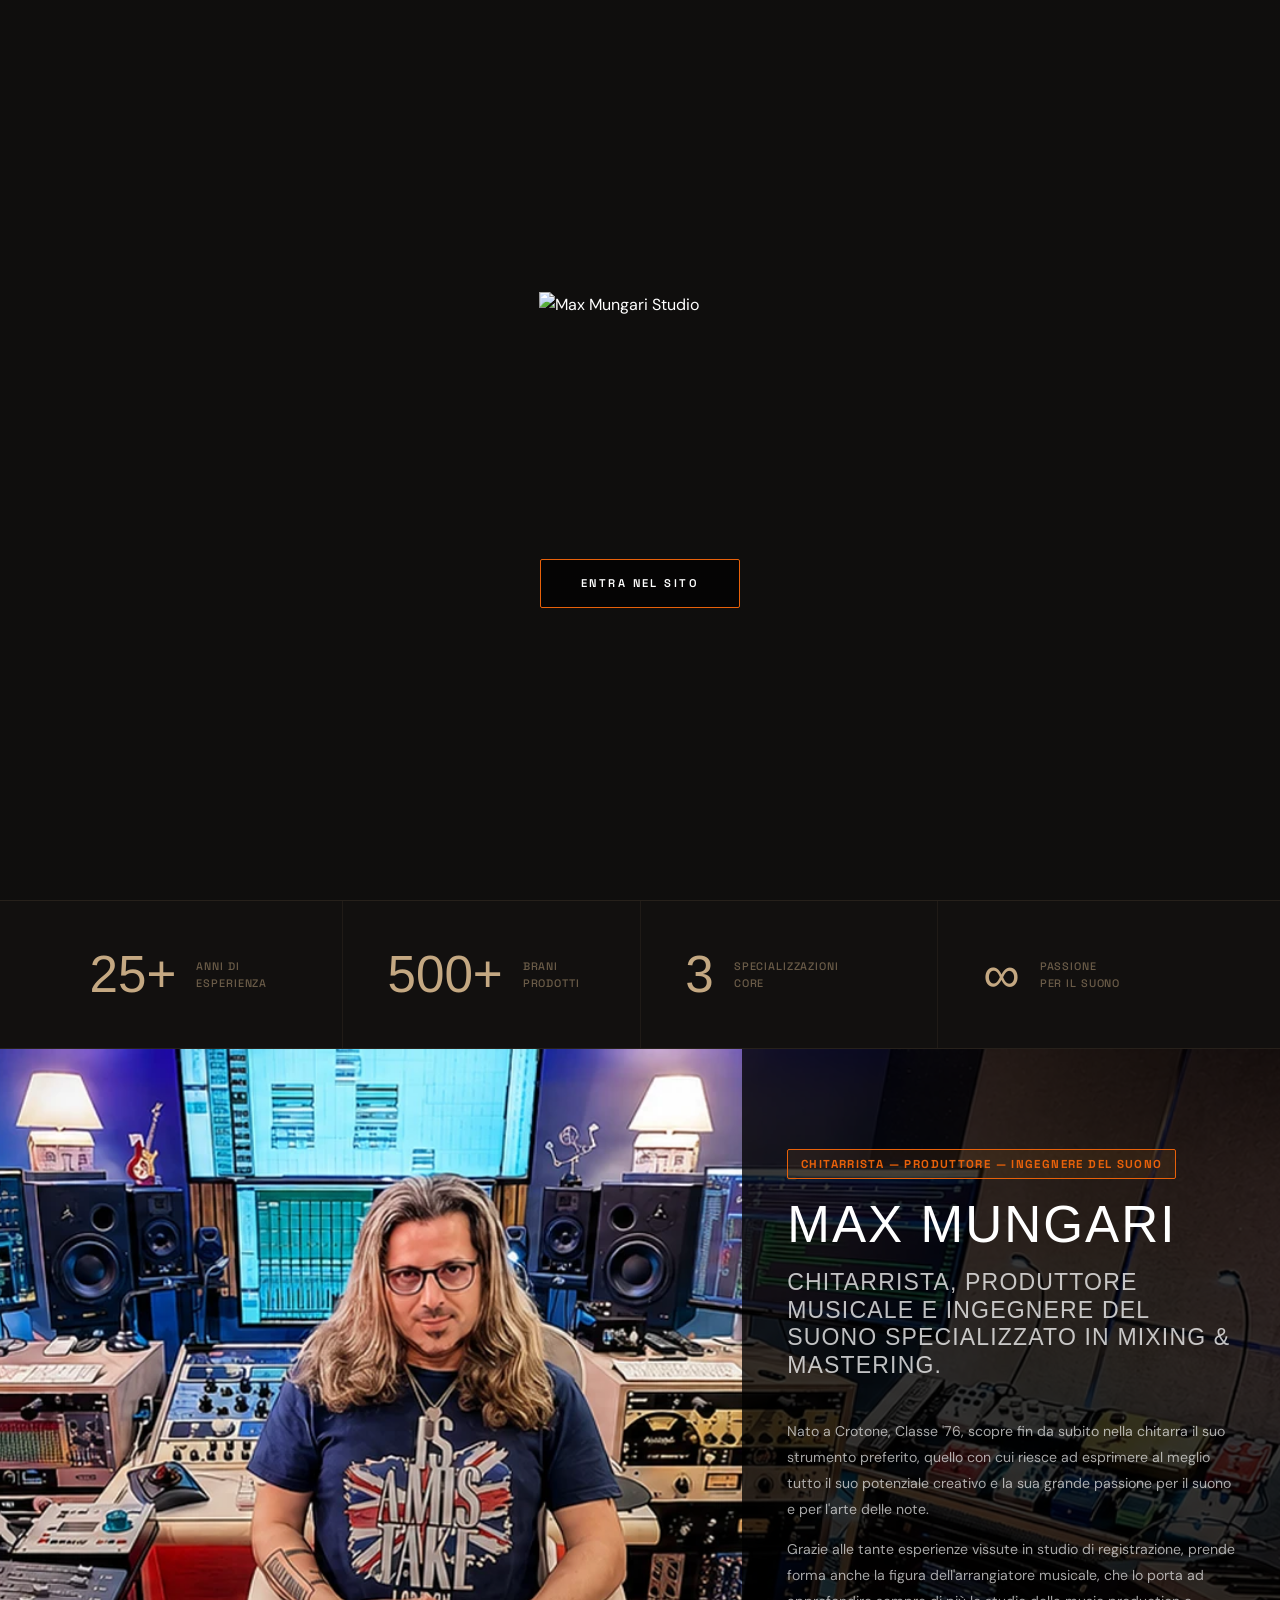
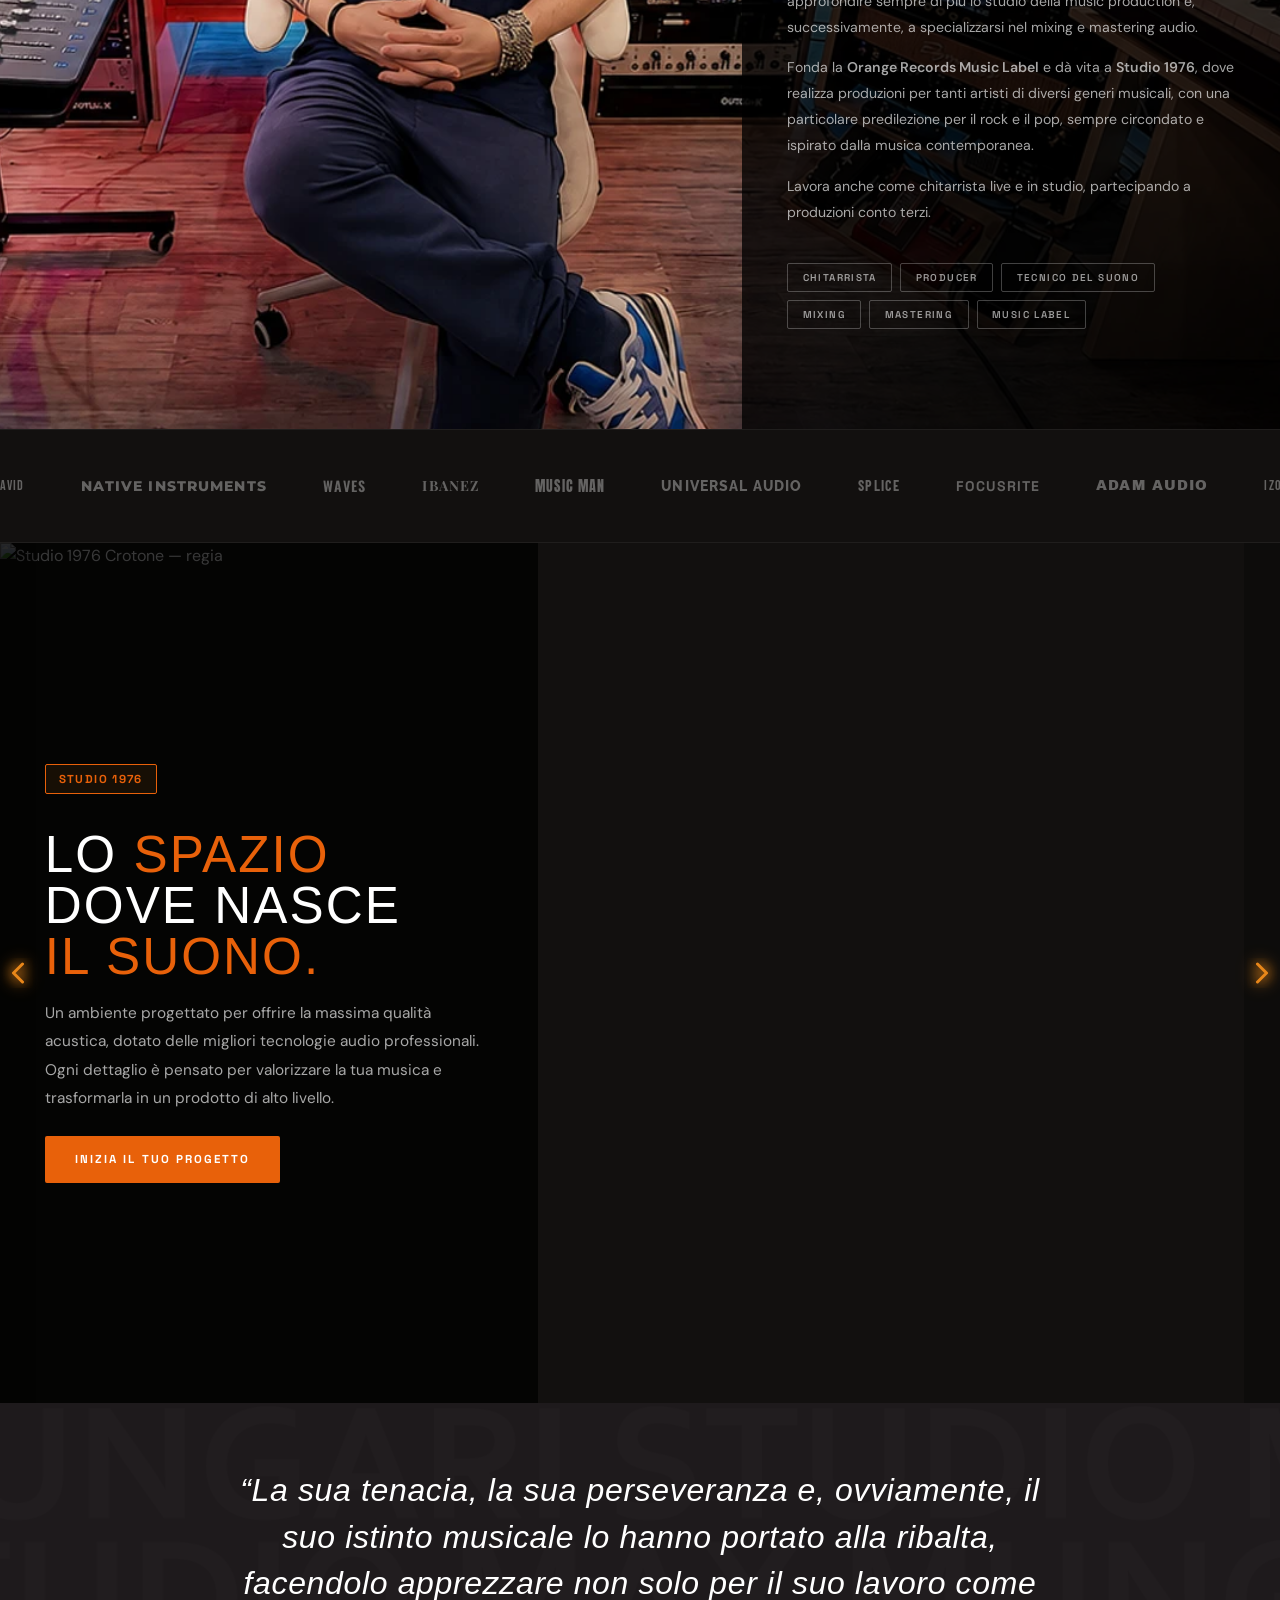
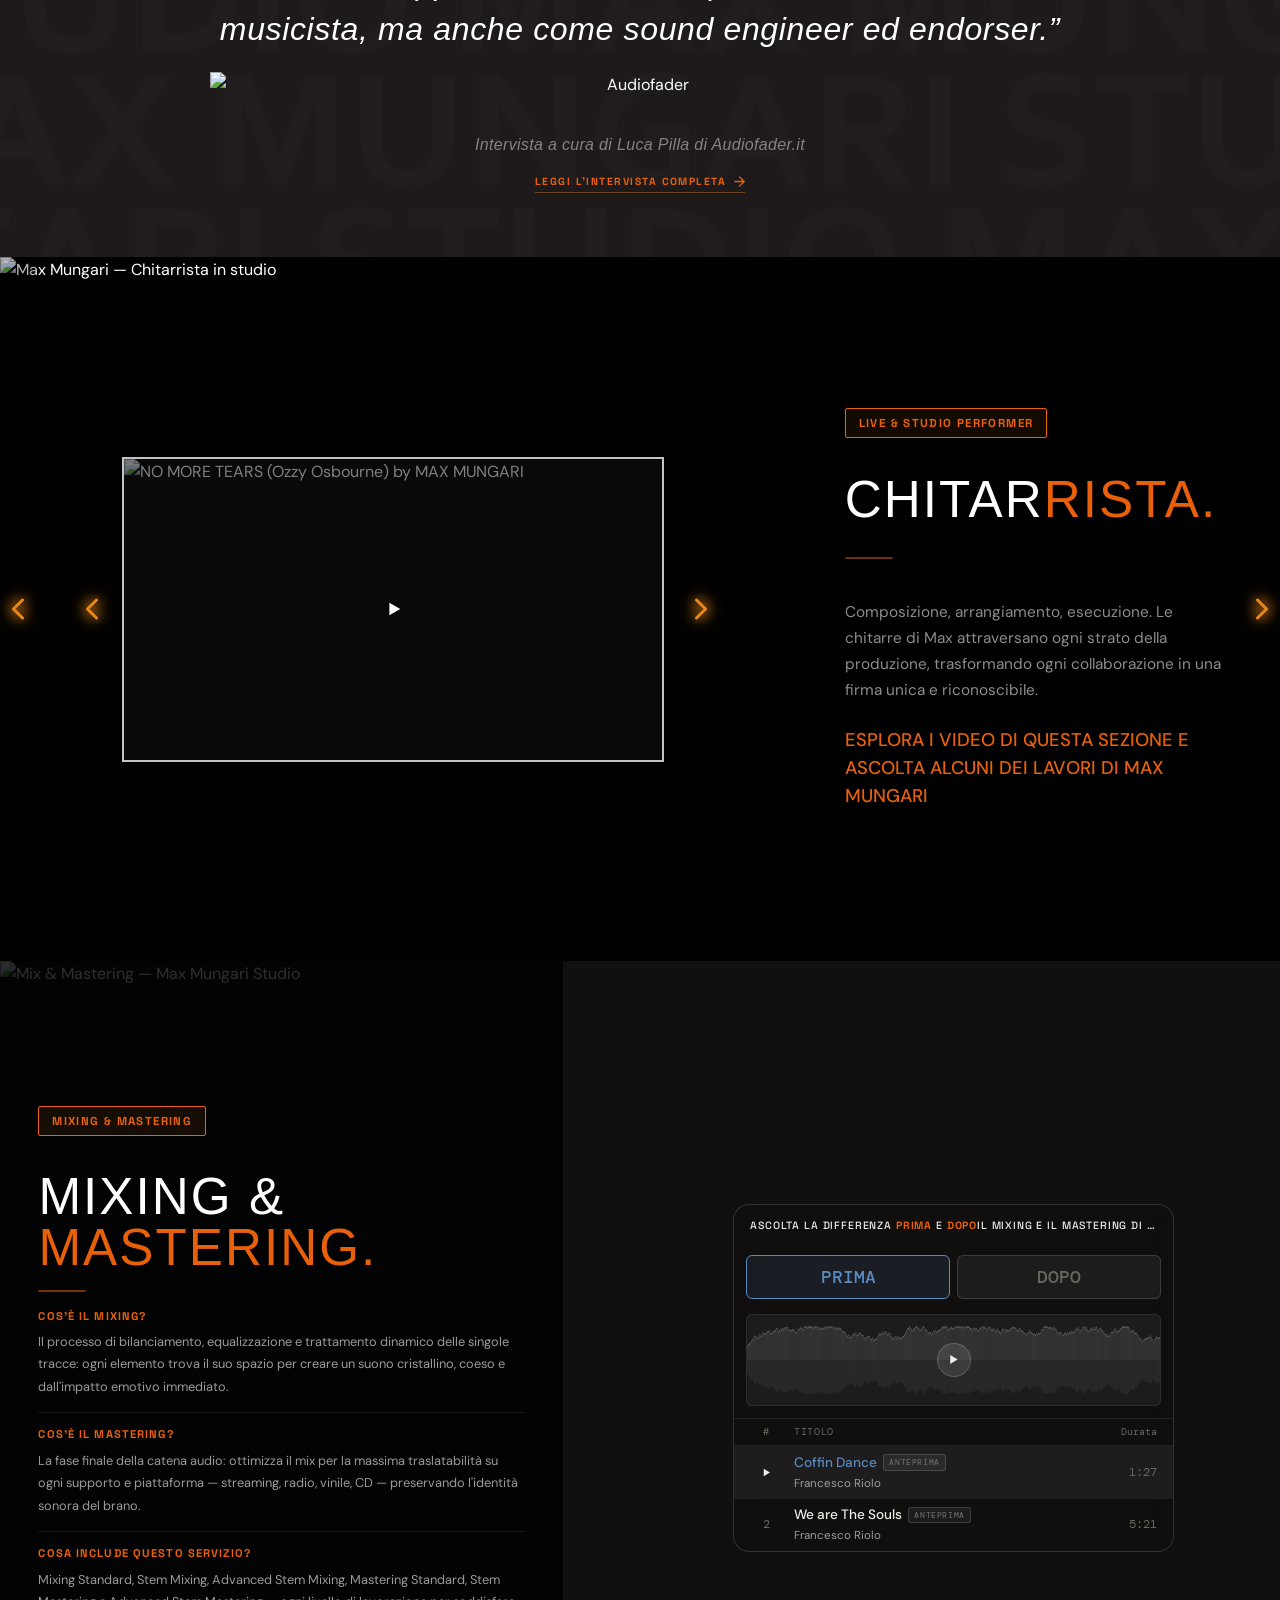
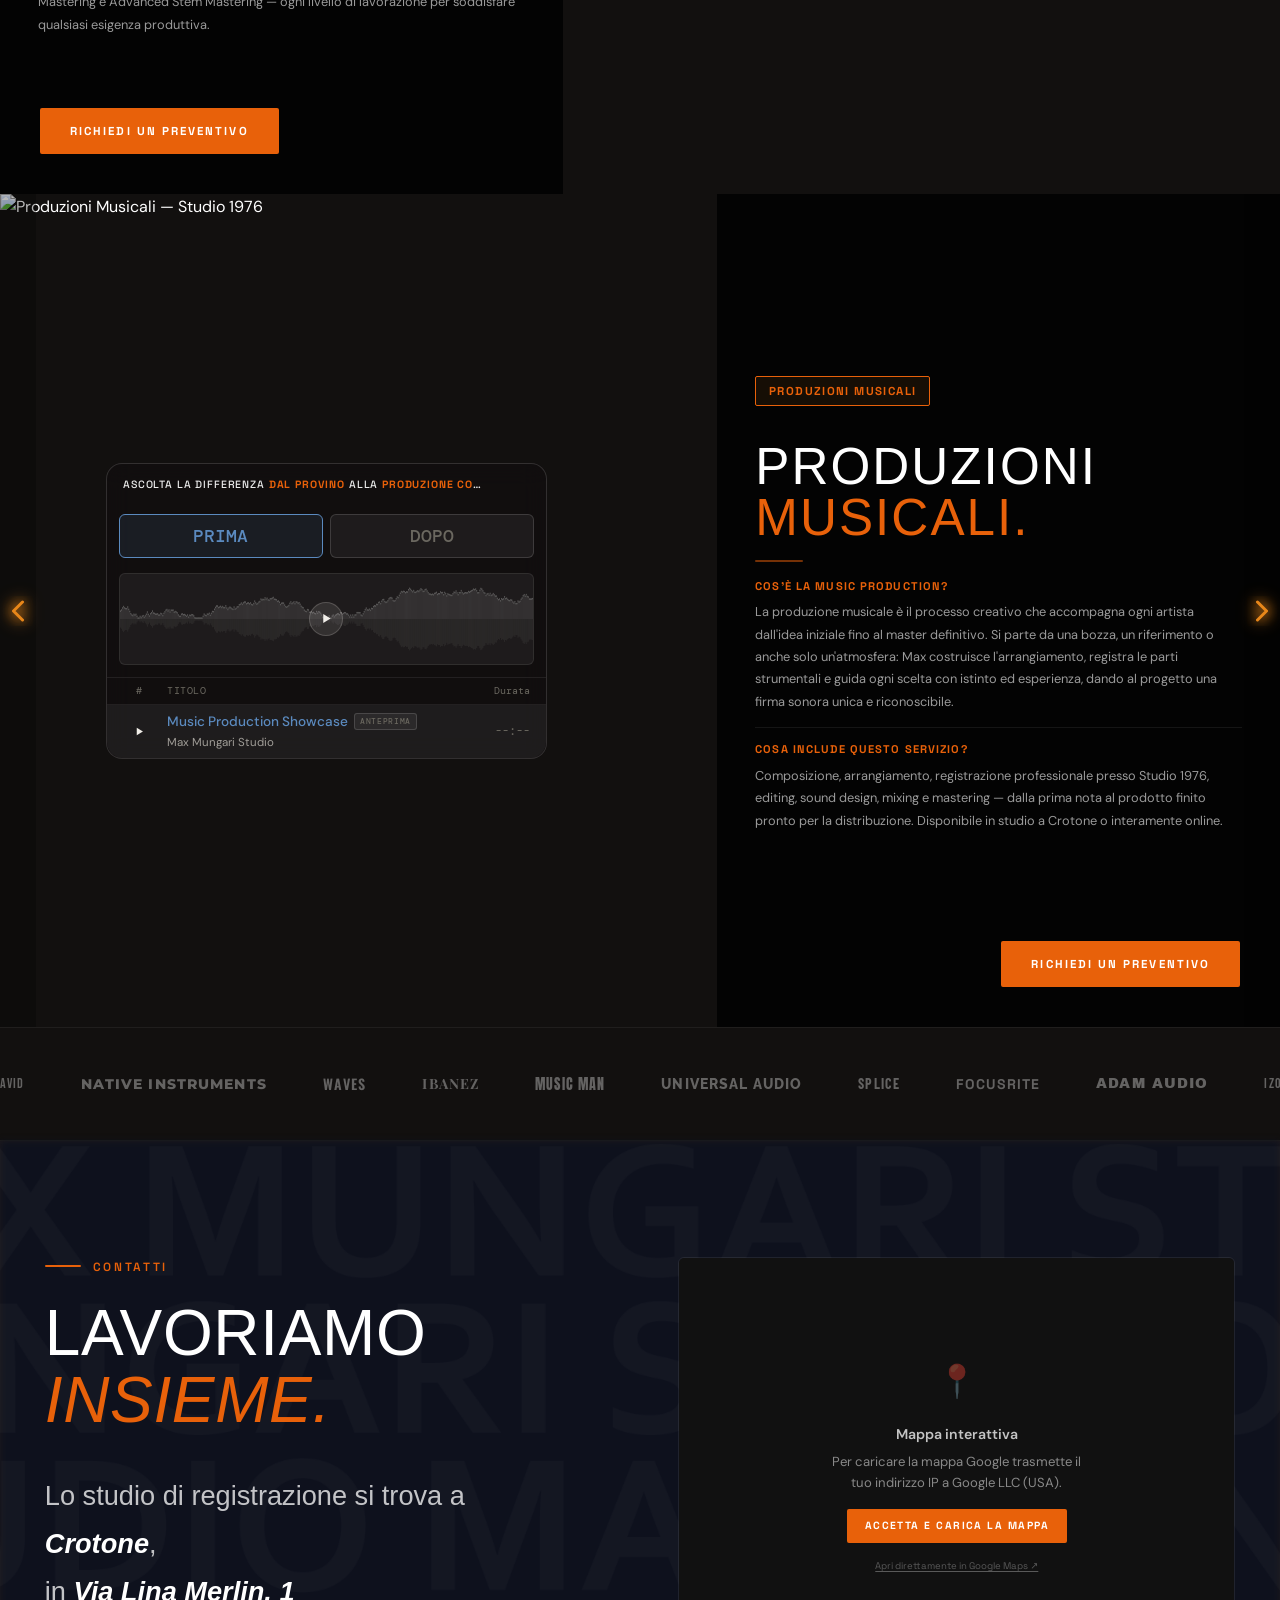
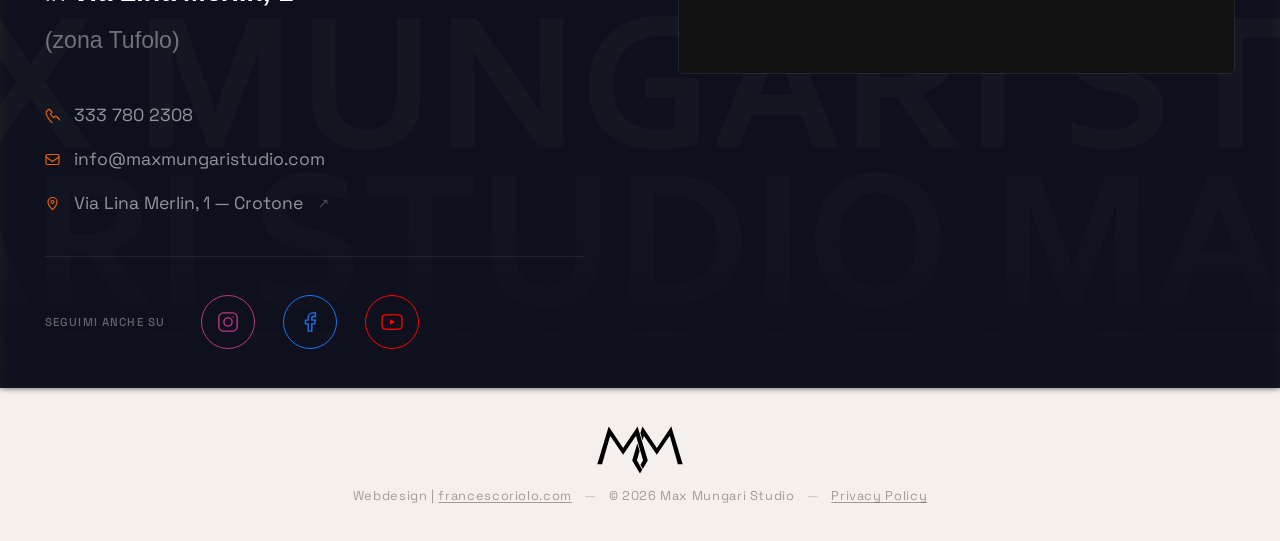
==== commit 2e109b7e: "Aggiunti file pre deploy" ====
--- a/index.html
+++ b/index.html
@@ -113,7 +113,7 @@
         "jobTitle": "Chitarrista, Music Producer e Tecnico del Suono",
         "description": "Chitarrista, Producer e Tecnico del Suono nato a Crotone nel 1976. Specializzato in Mixing & Mastering professionale. Fondatore di Orange Records Music Label e Studio 1976.",
         "url": "https://maxmungaristudio.com/",
-        "image": "https://maxmungaristudio.com/newassets/about2.webp",
+        "image": "https://maxmungaristudio.com/newassets/about-new.webp",
         "sameAs": [
           "https://www.instagram.com/maxmungaristudio",
           "https://www.facebook.com/MaxMungari/",
@@ -161,8 +161,11 @@
   <link rel="dns-prefetch" href="https://vod-progressive.akamaized.net" />
   <link rel="dns-prefetch" href="https://skyfire.vimeocdn.com" />
   <link rel="dns-prefetch" href="https://vod.vimeocdn.com" />
-
-  <link rel="stylesheet" href="style.css?v=20260612" />
+  <!-- Audio ABC player (Mixing/Mastering/Produzioni) -->
+  <link rel="preconnect" href="https://dl.dropboxusercontent.com" crossorigin />
+  <link rel="dns-prefetch" href="https://dl.dropboxusercontent.com" />
+
+  <link rel="stylesheet" href="style.css?v=20260615" />
 
   <script>
   /* ── Brani A/B per sezione ── */
@@ -209,7 +212,7 @@
   <div id="intro-screen" role="dialog" aria-modal="true" aria-label="Benvenuto in Max Mungari Studio">
     <div class="intro-logo-wrap">
       <div class="intro-logo-inner" id="introLogoInner">
-        <img src="newassets/LogoMax.webp" alt="Max Mungari Studio" class="intro-logo-svg" width="906" height="984" />
+        <img src="newassets/logonuovo.webp" alt="Max Mungari Studio" class="intro-logo-svg" width="906" height="984" />
       </div>
     </div>
     <button id="intro-enter-btn" type="button">Entra nel sito</button>
@@ -384,9 +387,11 @@
       <img src="newassets/about-new.webp"
            alt="Max Mungari — Chitarrista, Producer e Tecnico del Suono"
            class="bio-img-main" loading="lazy" decoding="async" />
-      <img src="newassets/chitarrista-bg.png"
+      <!-- SECONDA IMMAGINE BIO — commentata temporaneamente; riattivare insieme ai bottoni sotto
+      <img src="newassets/chitarrista-bg.jpeg"
            alt="Max Mungari — Chitarrista"
            class="bio-img-alt" loading="lazy" decoding="async" />
+      -->
 
       <!-- Pannello nero opaco con testo -->
       <div class="bio-overlay-panel reveal-left">
@@ -410,6 +415,14 @@
           <span class="bio-tag">Music Label</span>
         </div>
       </div>
+      <!-- CONTROLLI CAROUSEL BIO — commentati temporaneamente; riattivare insieme alla seconda immagine sopra
+      <button class="bio-carousel-prev" aria-label="Immagine precedente">
+        <svg width="30" height="30" viewBox="0 0 20 20" fill="none"><path d="M13 4L7 10l6 6" stroke="currentColor" stroke-width="2" stroke-linecap="round" stroke-linejoin="round"/></svg>
+      </button>
+      <button class="bio-carousel-next" aria-label="Immagine successiva">
+        <svg width="30" height="30" viewBox="0 0 20 20" fill="none"><path d="M7 4l6 6-6 6" stroke="currentColor" stroke-width="2" stroke-linecap="round" stroke-linejoin="round"/></svg>
+      </button>
+      -->
     </div>
 
 
@@ -459,8 +472,12 @@
   ============================== -->
   <section id="studio" aria-labelledby="studio-title">
     <div class="studio-fullimg">
-      <img src="newassets/studio-main.webp" alt="Studio 1976 Crotone — sala principale di registrazione" decoding="async" class="studio-slide active" />
-      <img src="newassets/studio-bg3.png" alt="Studio 1976 Crotone — sala di registrazione" loading="lazy" decoding="async" class="studio-slide" />
+      <div class="studio-img-carousel">
+        <img src="newassets/studio2.webp" alt="Studio 1976 Crotone — regia" decoding="async" class="studio-slide active" />
+        <img src="newassets/studio1.webp" alt="Studio 1976 Crotone — console" loading="lazy" decoding="async" class="studio-slide" />
+        <img src="newassets/studio3.webp" alt="Studio 1976 Crotone — microfono" loading="lazy" decoding="async" class="studio-slide" />
+        <img src="newassets/studio4.webp" alt="Studio 1976 Crotone — sala live" loading="lazy" decoding="async" class="studio-slide" />
+      </div>
 
       <!-- Pannello nero opaco — sinistra -->
       <div class="studio-overlay-panel reveal-left">
@@ -473,6 +490,12 @@
         </p>
         <a href="#contatti" class="studio-cta">Inizia il tuo progetto</a>
       </div>
+      <button class="studio-carousel-prev" aria-label="Immagine precedente">
+        <svg width="30" height="30" viewBox="0 0 20 20" fill="none"><path d="M13 4L7 10l6 6" stroke="currentColor" stroke-width="2" stroke-linecap="round" stroke-linejoin="round"/></svg>
+      </button>
+      <button class="studio-carousel-next" aria-label="Immagine successiva">
+        <svg width="30" height="30" viewBox="0 0 20 20" fill="none"><path d="M7 4l6 6-6 6" stroke="currentColor" stroke-width="2" stroke-linecap="round" stroke-linejoin="round"/></svg>
+      </button>
     </div>
   </section>
 
@@ -485,7 +508,7 @@
         <blockquote class="quote-strip-text">
           &ldquo;La sua tenacia, la sua perseveranza e, ovviamente, il suo istinto musicale lo hanno portato alla ribalta, facendolo apprezzare non solo per il suo lavoro come musicista, ma anche come sound engineer ed endorser.&rdquo;
         </blockquote>
-        <img src="newassets/AudioFaderLogoHD.png" alt="Audiofader" class="quote-strip-logo" loading="lazy" />
+        <img src="newassets/AudioFaderLogoHD.webp" alt="Audiofader" class="quote-strip-logo" loading="lazy" />
         <figcaption class="quote-strip-author">
           Intervista a cura di Luca Pilla di Audiofader.it
         </figcaption>
@@ -503,7 +526,18 @@
   <section id="lavori" aria-labelledby="lavori-title">
 
     <div class="lavori-fullimg">
-      <img src="newassets/chitarrista-bg.png" alt="Studio 1976 — Music Production" loading="lazy" decoding="async" />
+      <div class="lavori-img-carousel">
+        <img src="newassets/guit1.webp" alt="Max Mungari — Chitarrista in studio" loading="lazy" decoding="async" class="active" />
+        <img src="newassets/guit2.webp" alt="Max Mungari — Chitarre" loading="lazy" decoding="async" />
+        <img src="newassets/guit3.webp" alt="Max Mungari — Pedalboard" loading="lazy" decoding="async" />
+        <img src="newassets/guit4.webp" alt="Max Mungari — Setup Live" loading="lazy" decoding="async" />
+        <button class="lavori-carousel-prev" aria-label="Immagine precedente">
+          <svg width="30" height="30" viewBox="0 0 20 20" fill="none"><path d="M13 4L7 10l6 6" stroke="currentColor" stroke-width="2" stroke-linecap="round" stroke-linejoin="round"/></svg>
+        </button>
+        <button class="lavori-carousel-next" aria-label="Immagine successiva">
+          <svg width="30" height="30" viewBox="0 0 20 20" fill="none"><path d="M7 4l6 6-6 6" stroke="currentColor" stroke-width="2" stroke-linecap="round" stroke-linejoin="round"/></svg>
+        </button>
+      </div>
 
       <!-- Pannello overlay destra -->
       <div class="lavori-overlay-panel reveal-right">
@@ -511,6 +545,7 @@
         <h2 id="lavori-title" class="section-title">CHITAR<em>RISTA.</em></h2>
         <div class="divider"></div>
         <p class="lavori-desc">Composizione, arrangiamento, esecuzione. Le chitarre di Max attraversano ogni strato della produzione, trasformando ogni collaborazione in una firma unica e riconoscibile.</p>
+        <h3 class="lavori-cta-label">Esplora i video di questa sezione e ascolta alcuni dei lavori di Max Mungari</h3>
       </div>
 
       <!-- Griglia sovrapposta a sinistra -->
@@ -526,52 +561,52 @@
 
           <!-- 1 -->
           <a class="showcase-item" href="https://www.youtube.com/watch?v=jpIV0VHIkEI" target="_blank" rel="noopener" role="listitem" aria-label="NO MORE TEARS (Ozzy Osbourne) by MAX MUNGARI">
-            <img src="newassets/no-more-tears-ozzy.jpg" alt="NO MORE TEARS (Ozzy Osbourne) by MAX MUNGARI" loading="lazy" />
+            <img src="newassets/no-more-tears-ozzy.webp" alt="NO MORE TEARS (Ozzy Osbourne) by MAX MUNGARI" loading="lazy" />
             <div class="showcase-overlay"><svg width="20" height="20" viewBox="0 0 22 22" fill="white"><polygon points="7,4 19,11 7,18"/></svg></div>
           </a>
           <!-- 2 -->
           <a class="showcase-item" href="https://www.youtube.com/watch?v=9BqErDt4IJY" target="_blank" rel="noopener" role="listitem" aria-label="INHERTZ - PHOTOGRAPH">
-            <img src="newassets/inhertz-photograph.jpg" alt="INHERTZ - PHOTOGRAPH" loading="lazy" />
+            <img src="newassets/inhertz-photograph.webp" alt="INHERTZ - PHOTOGRAPH" loading="lazy" />
             <div class="showcase-overlay"><svg width="20" height="20" viewBox="0 0 22 22" fill="white"><polygon points="7,4 19,11 7,18"/></svg></div>
           </a>
           <!-- 3 -->
           <a class="showcase-item" href="https://www.youtube.com/watch?v=zy1Qo1So9Aw" target="_blank" rel="noopener" role="listitem" aria-label="Måneskin THE LONELIEST - Guitar Cover by Max Mungari">
-            <img src="newassets/maneskin-the-loneliest.jpg" alt="Måneskin THE LONELIEST - Guitar Cover by Max Mungari" loading="lazy" />
+            <img src="newassets/maneskin-the-loneliest.webp" alt="Måneskin THE LONELIEST - Guitar Cover by Max Mungari" loading="lazy" />
             <div class="showcase-overlay"><svg width="20" height="20" viewBox="0 0 22 22" fill="white"><polygon points="7,4 19,11 7,18"/></svg></div>
           </a>
           <!-- 4 -->
           <a class="showcase-item" href="https://www.youtube.com/watch?v=qSOYPv_XN4Q" target="_blank" rel="noopener" role="listitem" aria-label="U2 SUNDAY BLOODY SUNDAY - Line 6 Helix by MAX MUNGARI">
-            <img src="newassets/u2-sunday-bloody-sunday.jpg" alt="U2 SUNDAY BLOODY SUNDAY - Line 6 Helix by MAX MUNGARI" loading="lazy" />
+            <img src="newassets/u2-sunday-bloody-sunday.webp" alt="U2 SUNDAY BLOODY SUNDAY - Line 6 Helix by MAX MUNGARI" loading="lazy" />
             <div class="showcase-overlay"><svg width="20" height="20" viewBox="0 0 22 22" fill="white"><polygon points="7,4 19,11 7,18"/></svg></div>
           </a>
           <!-- 5 -->
           <a class="showcase-item" href="https://www.youtube.com/watch?v=0Z49mBKntNA" target="_blank" rel="noopener" role="listitem" aria-label="COLDPLAY IN MY PLACE - Line 6 Helix by Max Mungari">
-            <img src="newassets/coldplay-in-my-place.jpg" alt="COLDPLAY IN MY PLACE - Line 6 Helix by Max Mungari" loading="lazy" />
+            <img src="newassets/coldplay-in-my-place.webp" alt="COLDPLAY IN MY PLACE - Line 6 Helix by Max Mungari" loading="lazy" />
             <div class="showcase-overlay"><svg width="20" height="20" viewBox="0 0 22 22" fill="white"><polygon points="7,4 19,11 7,18"/></svg></div>
           </a>
           <!-- 6 -->
           <a class="showcase-item" href="https://www.youtube.com/watch?v=MXcnFs2BTt8" target="_blank" rel="noopener" role="listitem" aria-label="Lewis Capaldi BEFORE YOU GO - Line 6 Helix by Max Mungari">
-            <img src="newassets/lewis-capaldi-before-you-go.jpg" alt="Lewis Capaldi BEFORE YOU GO - Line 6 Helix by Max Mungari" loading="lazy" />
+            <img src="newassets/lewis-capaldi-before-you-go.webp" alt="Lewis Capaldi BEFORE YOU GO - Line 6 Helix by Max Mungari" loading="lazy" />
             <div class="showcase-overlay"><svg width="20" height="20" viewBox="0 0 22 22" fill="white"><polygon points="7,4 19,11 7,18"/></svg></div>
           </a>
           <!-- 7 -->
           <a class="showcase-item" href="https://www.youtube.com/watch?v=yvHxUir2zv0" target="_blank" rel="noopener" role="listitem" aria-label="Hoobastank The Reason - Line 6 Helix by MAX MUNGARI">
-            <img src="newassets/hoobastank-the-reason.jpg" alt="Hoobastank The Reason - Line 6 Helix by MAX MUNGARI" loading="lazy" />
+            <img src="newassets/hoobastank-the-reason.webp" alt="Hoobastank The Reason - Line 6 Helix by MAX MUNGARI" loading="lazy" />
             <div class="showcase-overlay"><svg width="20" height="20" viewBox="0 0 22 22" fill="white"><polygon points="7,4 19,11 7,18"/></svg></div>
           </a>
           <!-- 8 -->
           <a class="showcase-item" href="https://www.youtube.com/watch?v=yWKcTVf3nfY" target="_blank" rel="noopener" role="listitem" aria-label="INHERTZ - Ancora Ancora Ancora">
-            <img src="newassets/inhertz-ancora.jpg" alt="INHERTZ - Ancora Ancora Ancora" loading="lazy" />
+            <img src="newassets/inhertz-ancora.webp" alt="INHERTZ - Ancora Ancora Ancora" loading="lazy" />
             <div class="showcase-overlay"><svg width="20" height="20" viewBox="0 0 22 22" fill="white"><polygon points="7,4 19,11 7,18"/></svg></div>
           </a>
           <!-- 9 -->
           <a class="showcase-item" href="https://youtu.be/56cIkMv5N6E" target="_blank" rel="noopener" role="listitem" aria-label="THE TEMPER TRAP - SWEET DISPOSITION by Max Mungari">
-            <img src="newassets/temper-trap-sweet-disposition.jpg" alt="THE TEMPER TRAP - SWEET DISPOSITION by Max Mungari" loading="lazy" />
+            <img src="newassets/temper-trap-sweet-disposition.webp" alt="THE TEMPER TRAP - SWEET DISPOSITION by Max Mungari" loading="lazy" />
             <div class="showcase-overlay"><svg width="20" height="20" viewBox="0 0 22 22" fill="white"><polygon points="7,4 19,11 7,18"/></svg></div>
           </a>
           <!-- 10 -->
           <a class="showcase-item" href="https://youtu.be/8g-ds9ZcIEE?is=ZWh7_wSX--IyoQHX" target="_blank" rel="noopener" role="listitem" aria-label="INHERTZ - TOO MUCH LOVE WILL KILL YOU">
-            <img src="newassets/inhertz-too-much-love-will-kill-you.jpg" alt="INHERTZ - TOO MUCH LOVE WILL KILL YOU" loading="lazy" />
+            <img src="newassets/inhertz-too-much-love-will-kill-you.webp" alt="INHERTZ - TOO MUCH LOVE WILL KILL YOU" loading="lazy" />
             <div class="showcase-overlay"><svg width="20" height="20" viewBox="0 0 22 22" fill="white"><polygon points="7,4 19,11 7,18"/></svg></div>
           </a>
 
@@ -597,7 +632,7 @@
   ============================== -->
   <section id="mix-mastering" aria-labelledby="mixmastering-title">
     <div class="svc-fullimg">
-      <img src="newassets/studio-bg2.jpg" alt="Mix &amp; Mastering — Max Mungari Studio" loading="lazy" decoding="async" />
+      <img src="newassets/studio-bg2.webp" alt="Mix &amp; Mastering — Max Mungari Studio" loading="lazy" decoding="async" />
       <div class="svc-overlay svc-overlay-left reveal-left">
         <span class="bio-badge">Mixing &amp; Mastering</span>
         <h2 id="mixmastering-title" class="section-title">MIXING &amp;<br /><em>MASTERING.</em></h2>
@@ -618,8 +653,8 @@
         </div>
       </div>
       <div class="svc-player" id="svcPlayer2">
-        <p class="svc-player-label">Ascolta la differenza<br class="mobile-only" /> <em>PRIMA</em> e&nbsp;<em>DOPO</em><br />il mixing e il mastering di questi brani</p>
         <div class="abc-card" id="abcCard2">
+          <p class="svc-player-label">Ascolta la differenza<br class="mobile-only" /> <em>PRIMA</em> e&nbsp;<em>DOPO</em><br />il mixing e il mastering di questi brani</p>
           <div class="abc-comparator">
             <div class="abc-empty" id="abcEmpty2">Seleziona un brano</div>
             <div class="abc-player" id="abcPlayer2">
@@ -678,8 +713,16 @@
   <section id="produzioni" aria-labelledby="produzioni-title">
     <div class="svc-fullimg">
       <div class="svc-img-carousel">
-        <img src="newassets/studio-bg4.png" alt="Produzioni Musicali — Max Mungari Studio" loading="lazy" decoding="async" class="svc-prd-main" />
-        <img src="newassets/studio-bg2.jpg" alt="Studio — Max Mungari Studio" loading="lazy" decoding="async" class="svc-prd-alt" />
+        <img src="newassets/pro0.webp" alt="Produzioni Musicali — Studio 1976" loading="lazy" decoding="async" class="active" />
+        <img src="newassets/pro1.webp" alt="Produzioni Musicali — Monitor" loading="lazy" decoding="async" />
+        <img src="newassets/pro2.webp" alt="Produzioni Musicali — Herchild Compressor" loading="lazy" decoding="async" />
+        <img src="newassets/pro3.webp" alt="Produzioni Musicali — RME" loading="lazy" decoding="async" />
+        <button class="svc-carousel-prev" aria-label="Immagine precedente">
+          <svg width="30" height="30" viewBox="0 0 20 20" fill="none"><path d="M13 4L7 10l6 6" stroke="currentColor" stroke-width="2" stroke-linecap="round" stroke-linejoin="round"/></svg>
+        </button>
+        <button class="svc-carousel-next" aria-label="Immagine successiva">
+          <svg width="30" height="30" viewBox="0 0 20 20" fill="none"><path d="M7 4l6 6-6 6" stroke="currentColor" stroke-width="2" stroke-linecap="round" stroke-linejoin="round"/></svg>
+        </button>
       </div>
       <div class="svc-overlay svc-overlay-right reveal-right">
         <span class="bio-badge">Produzioni Musicali</span>
@@ -697,8 +740,8 @@
         </div>
       </div>
       <div class="svc-player" id="svcPlayer3">
-        <p class="svc-player-label">Ascolta la differenza <em>DAL PROVINO</em> alla <em>PRODUZIONE COMPLETA</em></p>
         <div class="abc-card" id="abcCard3">
+          <p class="svc-player-label">Ascolta la differenza <em>DAL PROVINO</em> alla <em>PRODUZIONE COMPLETA</em></p>
           <div class="abc-comparator">
             <div class="abc-empty" id="abcEmpty3">Seleziona un brano</div>
             <div class="abc-player" id="abcPlayer3">
@@ -748,6 +791,12 @@
         </div>
       </div>
       <a href="#contatti" class="studio-cta svc-cta-prod">Richiedi un preventivo</a>
+      <div class="carousel-dots svc-carousel-dots" aria-hidden="true">
+        <button class="carousel-dot active"></button>
+        <button class="carousel-dot"></button>
+        <button class="carousel-dot"></button>
+        <button class="carousel-dot"></button>
+      </div>
     </div>
   </section>
 
@@ -919,10 +968,12 @@
   <svg width="20" height="20" viewBox="0 0 24 24" fill="white"><path d="M17.472 14.382c-.297-.149-1.758-.867-2.03-.967-.273-.099-.471-.148-.67.15-.197.297-.767.966-.94 1.164-.173.199-.347.223-.644.075-.297-.15-1.255-.463-2.39-1.475-.883-.788-1.48-1.761-1.653-2.059-.173-.297-.018-.458.13-.606.134-.133.298-.347.446-.52.149-.174.198-.298.298-.497.099-.198.05-.371-.025-.52-.075-.149-.669-1.612-.916-2.207-.242-.579-.487-.5-.669-.51-.173-.008-.371-.01-.57-.01-.198 0-.52.074-.792.372-.272.297-1.04 1.016-1.04 2.479 0 1.462 1.065 2.875 1.213 3.074.149.198 2.096 3.2 5.077 4.487.709.306 1.262.489 1.694.625.712.227 1.36.195 1.871.118.571-.085 1.758-.719 2.006-1.413.248-.694.248-1.289.173-1.413-.074-.124-.272-.198-.57-.347zm-5.421 7.403h-.004a9.87 9.87 0 01-5.031-1.378l-.361-.214-3.741.982.998-3.648-.235-.374a9.86 9.86 0 01-1.51-5.26c.001-5.45 4.436-9.884 9.888-9.884 2.64 0 5.122 1.03 6.988 2.898a9.825 9.825 0 012.893 6.994c-.003 5.45-4.437 9.884-9.885 9.884zm8.413-18.297A11.815 11.815 0 0012.05 0C5.495 0 .16 5.335.157 11.892c0 2.096.547 4.142 1.588 5.945L.057 24l6.305-1.654a11.882 11.882 0 005.683 1.448h.005c6.554 0 11.89-5.335 11.893-11.893a11.821 11.821 0 00-3.48-8.413z"/></svg>
   <span id="wa-btn-label">Scrivimi su WhatsApp</span>
 </a>
-<script src="abc-player.js"></script>
+<script src="abc-player.js" defer></script>
 <script>
-createABCPlayer({ n: '2', previewLabel: 'Anteprima', tracks: (window.ABC_TRACKS_MIXING||[]).concat(window.ABC_TRACKS_MASTERING||[]) });
-createABCPlayer({ n: '3', previewLabel: 'Anteprima', tracks: window.ABC_TRACKS_PRODUCTION||[] });
+document.addEventListener('DOMContentLoaded', function() {
+  createABCPlayer({ n: '2', previewLabel: 'Anteprima', tracks: (window.ABC_TRACKS_MIXING||[]).concat(window.ABC_TRACKS_MASTERING||[]) });
+  createABCPlayer({ n: '3', previewLabel: 'Anteprima', tracks: window.ABC_TRACKS_PRODUCTION||[] });
+});
 
 (function(){
   var btn = document.getElementById('wa-btn');
--- a/style.css
+++ b/style.css
@@ -497,7 +497,10 @@
   position: fixed;
   inset: 0;
   z-index: 9999;
-  background: var(--studio-black);
+  background-color: var(--studio-black);
+  background-image: linear-gradient(rgba(0,0,0,0.15), rgba(0,0,0,0.15)), url('newassets/TextureBG.webp');
+  background-size: cover;
+  background-position: center;
   display: flex;
   flex-direction: column;
   align-items: center;
@@ -508,11 +511,7 @@
   content: '';
   position: absolute;
   inset: 0;
-  background-image: url('newassets/filigrana.png');
-  background-repeat: no-repeat;
-  background-position: center center;
-  background-size: cover;
-  opacity: 0.25;
+  background: none;
   pointer-events: none;
   z-index: 0;
 }
@@ -531,13 +530,18 @@
   justify-content: center;
 }
 .intro-logo-inner {
-  width: clamp(259px, 40.3vw, 403px);
+  width: clamp(130px, 20.2vw, 202px);
   will-change: filter, transform, opacity;
+}
+@media (max-width: 767px) {
+  .intro-logo-inner {
+    width: clamp(218px, 33.9vw, 339px);
+  }
 }
 /* UHD (≥2560px) */
 @media (min-width: 2560px) {
   .intro-logo-inner {
-    width: clamp(403px, 25.9vw, 646px);
+    width: clamp(202px, 13vw, 323px);
   }
 }
 .intro-logo-inner svg,
@@ -545,6 +549,7 @@
   display: block;
   width: 100%;
   height: auto;
+  mix-blend-mode: multiply;
   shape-rendering: geometricPrecision;
 }
 .intro-svg-topname {
@@ -579,6 +584,17 @@
 
 .intro-svg-neon {
   animation: neonPulse 3.2s ease-in-out infinite;
+}
+
+@keyframes introScreenGlitch {
+  0%   { filter: none; transform: translateX(0); }
+  6%   { filter: brightness(1.4) hue-rotate(20deg) saturate(1.5); transform: translateX(3px); }
+  12%  { filter: brightness(0.7) hue-rotate(-15deg) saturate(2);  transform: translateX(-4px); }
+  18%  { filter: brightness(1.3) hue-rotate(30deg) saturate(1.8); transform: translateX(2px); }
+  24%  { filter: brightness(0.85) hue-rotate(-8deg) saturate(1.3); transform: translateX(-2px); }
+  30%  { filter: brightness(1.2) hue-rotate(12deg) saturate(1.6); transform: translateX(1px); }
+  38%  { filter: none; transform: translateX(0); }
+  100% { filter: none; transform: translateX(0); }
 }
 
 @keyframes introSignal {
@@ -612,8 +628,8 @@
   letter-spacing: 0.22em;
   text-transform: uppercase;
   color: var(--white);
-  background: rgba(255,255,255,0.06);
-  border: 1px solid var(--orange-light);
+  background: rgba(0,0,0,0.65);
+  border: 1px solid var(--orange);
   padding: 0.9rem 2.5rem;
   border-radius: 2px;
   cursor: pointer;
@@ -985,13 +1001,119 @@
   object-fit: cover;
   object-position: center top;
   display: block;
-  transition: opacity 1.2s ease;
+  transition: opacity 1.2s ease-in-out;
 }
 .bio-fullimg .bio-img-main { opacity: 1; }
 .bio-fullimg .bio-img-alt  { opacity: 0; }
 .bio-fullimg.show-alt .bio-img-main { opacity: 0; }
 .bio-fullimg.show-alt .bio-img-alt  { opacity: 1; }
-@media (max-width: 767px) { .bio-img-alt { display: none; } }
+@media (max-width: 767px) {
+  .bio-img-alt {
+    display: block;
+    position: absolute;
+    top: 0; left: 0; right: 0;
+    height: 56vw;
+    z-index: 1;
+  }
+}
+
+.carousel-dots {
+  position: absolute;
+  bottom: 12px;
+  left: 50%;
+  transform: translateX(-50%);
+  display: flex;
+  gap: 8px;
+  z-index: 10;
+}
+.carousel-dot {
+  width: 8px;
+  height: 8px;
+  border-radius: 50%;
+  background: rgba(255,255,255,0.3);
+  border: 1.5px solid rgba(255,255,255,0.55);
+  cursor: pointer;
+  padding: 0;
+  transition: background 0.3s ease, border-color 0.3s ease;
+}
+.carousel-dot.active {
+  background: var(--orange);
+  border-color: var(--orange);
+}
+/* Bio dots: left on desktop */
+.bio-fullimg .carousel-dots { left: 2rem; transform: none; }
+/* Produzioni dots: right on desktop */
+.svc-carousel-dots { display: none; }
+@media (max-width: 767px) {
+  .bio-fullimg .carousel-dots { display: none; }
+  /* Mobile produzioni: centered */
+  .svc-carousel-dots { display: flex; left: 50%; right: auto; transform: translateX(-50%); }
+}
+
+/* ── Barre laterali caroselli bio/studio/produzioni/lavori ── */
+.bio-carousel-prev,
+.bio-carousel-next,
+.studio-carousel-prev,
+.studio-carousel-next,
+.svc-carousel-prev,
+.svc-carousel-next,
+.lavori-carousel-prev,
+.lavori-carousel-next {
+  position: absolute;
+  top: 0;
+  bottom: 0;
+  z-index: 10;
+  width: 36px;
+  background: rgba(0,0,0,0.28);
+  border: none;
+  border-radius: 0;
+  display: flex;
+  align-items: center;
+  justify-content: center;
+  cursor: pointer;
+  transition: background 0.2s;
+  padding: 0;
+}
+.bio-carousel-prev  { left: 0; }
+.bio-carousel-next  { right: 0; }
+.studio-carousel-prev { left: 0; }
+.studio-carousel-next { right: 0; }
+.svc-carousel-prev    { left: 0; }
+.svc-carousel-next    { right: 0; }
+.lavori-carousel-prev { left: 0; }
+.lavori-carousel-next { right: 0; }
+.bio-carousel-prev svg path,
+.bio-carousel-next svg path,
+.studio-carousel-prev svg path,
+.studio-carousel-next svg path,
+.svc-carousel-prev svg path,
+.svc-carousel-next svg path,
+.lavori-carousel-prev svg path,
+.lavori-carousel-next svg path { stroke: #e8871a; filter: drop-shadow(0 0 4px #e8871a); }
+.bio-carousel-prev svg,
+.bio-carousel-next svg,
+.studio-carousel-prev svg,
+.studio-carousel-next svg,
+.svc-carousel-prev svg,
+.svc-carousel-next svg,
+.lavori-carousel-prev svg,
+.lavori-carousel-next svg { filter: drop-shadow(0 0 8px #e8871a); }
+.bio-carousel-prev:hover,
+.bio-carousel-next:hover,
+.studio-carousel-prev:hover,
+.studio-carousel-next:hover,
+.svc-carousel-prev:hover,
+.svc-carousel-next:hover,
+.lavori-carousel-prev:hover,
+.lavori-carousel-next:hover { background: rgba(232,135,26,0.15); }
+@media (max-width: 767px) {
+  .bio-carousel-prev,
+  .bio-carousel-next,
+  .studio-carousel-prev,
+  .studio-carousel-next { display: flex; top: 0; bottom: unset; height: 56vw; }
+  .svc-carousel-prev,
+  .svc-carousel-next { display: flex; }
+}
 
 /* ── Pannello nero opaco — destra ── */
 .bio-overlay-panel {
@@ -1399,7 +1521,7 @@
   content: '';
   position: absolute;
   inset: 0;
-  background-image: url('newassets/studio-bg2.jpg');
+  background-image: url('newassets/studio-bg2.webp');
   background-size: cover;
   background-position: center;
   opacity: 1;
@@ -1648,7 +1770,14 @@
   min-height: clamp(500px, 70vw, 860px);
   overflow: hidden;
 }
-.studio-fullimg > img {
+.studio-img-carousel {
+  position: absolute;
+  inset: 0;
+  width: 100%;
+  height: 100%;
+  overflow: hidden;
+}
+.studio-img-carousel > img {
   position: absolute;
   inset: 0;
   width: 100%;
@@ -1659,7 +1788,7 @@
   opacity: 0;
   transition: opacity 1.2s ease-in-out;
 }
-.studio-fullimg > img.active {
+.studio-img-carousel > img.active {
   opacity: 1;
 }
 
@@ -1722,19 +1851,20 @@
     display: flex;
     flex-direction: column;
   }
-  .studio-fullimg > img {
+  .studio-img-carousel {
     position: relative;
     inset: unset;
     width: 100%;
-    height: 56vw;
-    object-fit: cover;
+    height: unset;
+    aspect-ratio: 16/9;
     flex-shrink: 0;
+    order: 0;
+  }
+  .studio-img-carousel > img {
     opacity: 0;
-    display: none;
     transition: opacity 1.2s ease-in-out;
   }
-  .studio-fullimg > img.active {
-    display: block;
+  .studio-img-carousel > img.active {
     opacity: 1;
   }
   .studio-overlay-panel {
@@ -1837,9 +1967,10 @@
   object-fit: cover;
   object-position: center;
   display: block;
-  transition: opacity 1.2s ease;
-}
-.svc-prd-alt { opacity: 0; }
+  opacity: 0;
+  transition: opacity 1.2s ease-in-out;
+}
+.svc-img-carousel > img.active { opacity: 1; }
 .svc-overlay {
   position: absolute;
   top: 0;
@@ -1890,14 +2021,14 @@
 }
 .svc-overlay-left  ~ .svc-player { left: clamp(323px, 49%, 920px); right: 0; width: auto; }
 .svc-overlay-right ~ .svc-player { right: clamp(323px, 49%, 920px); left: 0; width: auto; }
-.svc-player .abc-card { width: 90%; max-width: 648px; }
+.svc-player .abc-card { width: 67.5%; max-width: 486px; }
 .svc-player-label {
   font-family: var(--font-ui);
   font-size: 0.88rem;
   font-weight: 500;
   letter-spacing: 0.08em;
   text-transform: uppercase;
-  color: rgba(255,255,255,0.55);
+  color: rgba(255,255,255,0.92);
   text-align: center;
   line-height: 1.6;
   margin-bottom: 0.85rem;
@@ -1924,38 +2055,34 @@
   .svc-player-label { font-size: 1.012rem; }
 }
 
+/* ── Prova: label dentro abc-card, sopra PRIMA/DOPO (solo desktop) ── */
+.abc-card .svc-player-label {
+  padding: 0.85rem 1rem 0;
+  margin: 0 0 0.5rem;
+  max-width: 100%;
+}
+@media (min-width: 768px) {
+  .abc-card .svc-player-label {
+    white-space: nowrap;
+    overflow: hidden;
+    text-overflow: ellipsis;
+    font-size: 0.66rem;
+  }
+  .abc-card .svc-player-label br { display: none; }
+}
+@media (max-width: 767px) {
+  .abc-card .svc-player-label {
+    white-space: normal;
+    font-size: clamp(0.72rem, 3.8vw, 0.88rem);
+  }
+}
+
 /* FHD — riduci altezza sezioni servizi */
 @media (min-width: 768px) and (max-width: 1919px) {
   #mix-mastering .svc-fullimg,
   #produzioni    .svc-fullimg { min-height: clamp(544px, 76.5vw, 833px); }
 }
 
-/* IT only — overlay scuro + blur immagine */
-#mix-mastering .svc-fullimg > img,
-#produzioni    .svc-fullimg > img {
-  filter: blur(2px) brightness(0.72);
-  transform: scale(1.03);
-}
-@media (max-width: 767px) {
-  #mix-mastering .svc-fullimg > img,
-  #produzioni    .svc-fullimg > img {
-    filter: none;
-    transform: none;
-  }
-  #mix-mastering .svc-fullimg::after,
-  #produzioni    .svc-fullimg::after {
-    display: none;
-  }
-}
-#mix-mastering .svc-fullimg::after,
-#produzioni    .svc-fullimg::after {
-  content: '';
-  position: absolute;
-  inset: 0;
-  background: rgba(0,0,0,0.28);
-  z-index: 0;
-  pointer-events: none;
-}
 #mix-mastering .svc-overlay,
 #produzioni    .svc-overlay { z-index: 1; }
 
@@ -2059,8 +2186,9 @@
 @media (min-width: 1920px) {
   .svc-q { font-size: 1.4rem; }
   .svc-a { font-size: 1.035rem; line-height: 1.78; }
-  .svc-player .abc-card { max-width: 907px; zoom: 1.725; }
-  #svcPlayer3 .abc-card { width: 679.7px; height: 308.2px; max-width: none; zoom: 1.725;}
+  .svc-player .abc-card { max-width: 680px; zoom: 1.38; }
+  #svcPlayer2 .abc-card { width: 509.8px; max-width: none; zoom: 1.38; }
+  #svcPlayer3 .abc-card { width: 509.8px; height: 308.2px; max-width: none; zoom: 1.38;}
   #svcPlayer3 .svc-player-label { max-width: none; }
   .svc-overlay { width: clamp(475px, 65%, 900px) !important; }
 }
@@ -2086,21 +2214,19 @@
   .svc-img-carousel {
     position: relative;
     inset: unset;
-    height: 56vw;
+    height: unset;
+    aspect-ratio: 16/9;
     flex-shrink: 0;
     order: 0;
   }
-  .svc-prd-alt { opacity: 0; }
-  .svc-img-carousel.show-alt .svc-prd-main { opacity: 0; }
-  .svc-img-carousel.show-alt .svc-prd-alt  { opacity: 1; }
 
   #mix-mastering .svc-overlay {
-    background-image: url('newassets/studio-bg2.jpg');
+    background-image: url('newassets/studio-bg2.webp');
     background-size: cover;
     background-position: center;
   }
   #produzioni .svc-overlay {
-    background-image: url('newassets/studio-bg4.png');
+    background-image: url('newassets/studio-bg4.webp');
     background-size: cover;
     background-position: center;
   }
@@ -2136,14 +2262,23 @@
   min-height: clamp(500px, 55vw, 860px);
   overflow: hidden;
 }
-.lavori-fullimg > img {
+.lavori-img-carousel {
+  position: absolute;
+  inset: 0;
+  width: 100%;
+  height: 100%;
+  overflow: hidden;
+}
+.lavori-img-carousel > img {
   position: absolute;
   inset: 0;
   width: 100%;
   height: 100%;
   object-fit: cover;
-  filter: blur(3px) brightness(0.45);
-}
+  opacity: 0;
+  transition: opacity 1.2s ease-in-out;
+}
+.lavori-img-carousel > img.active { opacity: 1; }
 
 /* Pannello overlay — destra */
 .lavori-overlay-panel {
@@ -2151,7 +2286,7 @@
   top: 0; right: 0;
   width: clamp(300px, 38%, 560px);
   height: 100%;
-  background: rgba(10,10,10,0.55);
+  background: rgba(0,0,0,0.78);
   display: flex;
   flex-direction: column;
   justify-content: center;
@@ -2175,6 +2310,18 @@
   font-size: clamp(0.9rem, 1.2vw, 1.05rem);
   line-height: 1.7;
 }
+.lavori-cta-label {
+  color: var(--orange);
+  font-family: var(--font-body);
+  font-size: 1.15rem;
+  font-weight: 500;
+  text-transform: uppercase;
+  line-height: 1.5;
+  margin-top: 0.5rem;
+}
+@media (max-width: 767px) {
+  .lavori-cta-label { text-align: center; }
+}
 
 /* Griglia — sinistra */
 .lavori-fullwrap {
@@ -2205,14 +2352,14 @@
 
 /* Mobile */
 @media (max-width: 767px) {
-  #lavori::before { display: none; }
   .lavori-fullimg { min-height: unset; display: flex; flex-direction: column; }
-  .lavori-fullimg > img { position: relative; inset: unset; width: 100%; height: 220px; filter: none; }
+  .lavori-img-carousel { position: relative; inset: unset; width: 100%; height: unset; aspect-ratio: 16/9; flex-shrink: 0; order: 0; }
+  .lavori-img-carousel > img { filter: none; }
   .lavori-overlay-panel {
     position: relative;
     width: 100%;
     height: auto;
-    background-image: url('newassets/chitarrista-bg.png');
+    background-image: url('newassets/chitarrista-bg.jpeg');
     background-size: cover;
     background-position: center;
   }
@@ -2232,7 +2379,7 @@
     position: relative;
     width: 100%;
     height: auto;
-    background-image: url('newassets/chitarrista-bg.png');
+    background-image: url('newassets/chitarrista-bg.jpeg');
     background-size: cover;
     background-position: center;
     padding-bottom: clamp(3rem, 2vw, 2rem);
@@ -2301,7 +2448,7 @@
   align-items: center;
   justify-content: center;
   background: rgba(0,0,0,0.45);
-  opacity: 0;
+  opacity: 1;
   transition: opacity 0.3s ease;
 }
 .showcase-overlay svg { filter: drop-shadow(0 0 6px rgba(0,0,0,0.8)); }
@@ -2356,6 +2503,17 @@
   padding-bottom: var(--space-md);
   position: relative;
 }
+#contatti::after {
+  content: '';
+  position: absolute;
+  inset: 0;
+  background-image: linear-gradient(rgba(10,15,30,0.75), rgba(10,15,30,0.75)), url('newassets/lavoriamoInsiemeBG.jpeg');
+  background-size: cover;
+  background-position: center;
+  filter: blur(3px);
+  pointer-events: none;
+  z-index: 0;
+}
 #contatti::before {
   content: '';
   position: absolute;
@@ -2364,14 +2522,14 @@
   background-repeat: no-repeat;
   background-position: center center;
   background-size: cover;
-  opacity: 0.18;
+  opacity: 0.4;
   mix-blend-mode: screen;
   -webkit-mask-image: linear-gradient(to bottom, black 69%, transparent 100%);
   mask-image: linear-gradient(to bottom, black 69%, transparent 100%);
   pointer-events: none;
-  z-index: 0;
-}
-#contatti > * { position: relative; z-index: 1; }
+  z-index: 1;
+}
+#contatti > * { position: relative; z-index: 2; }
 
 /* Contatti — layout a due colonne con mappa */
 .contatti-split {
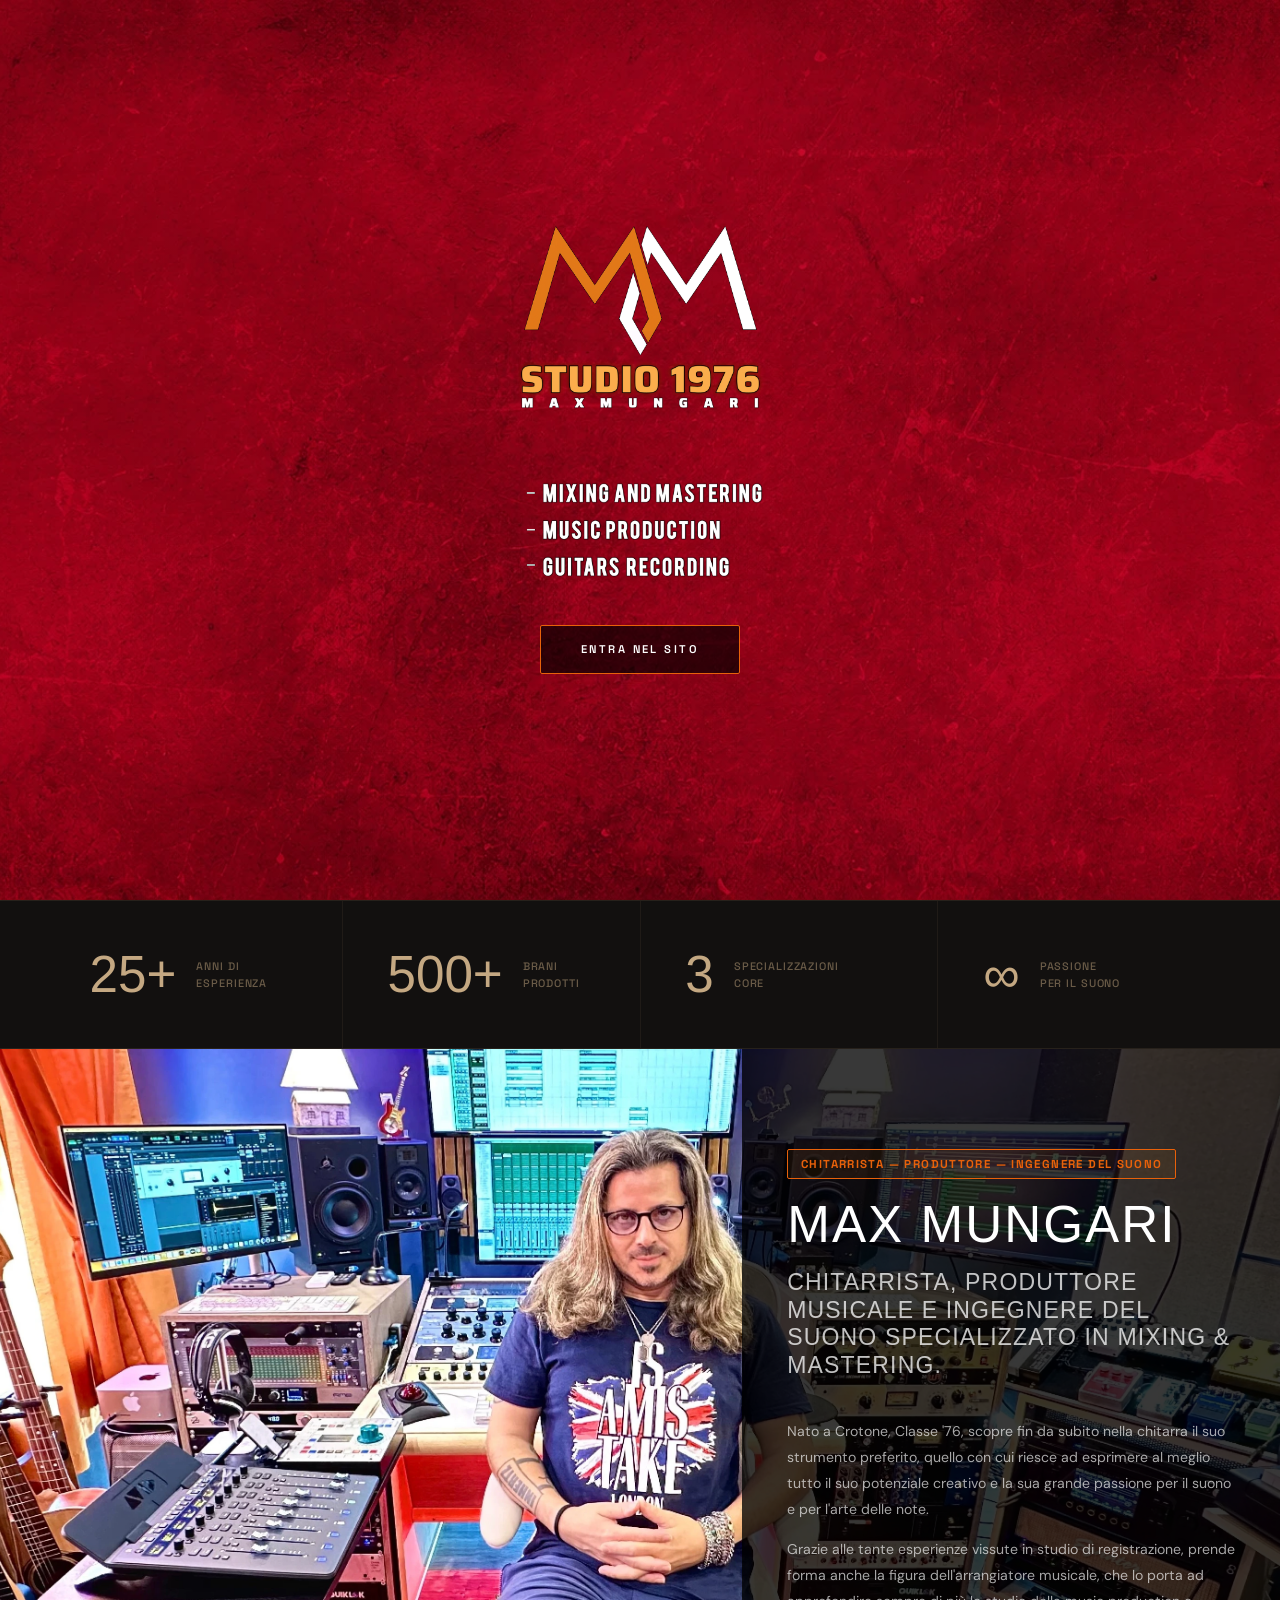
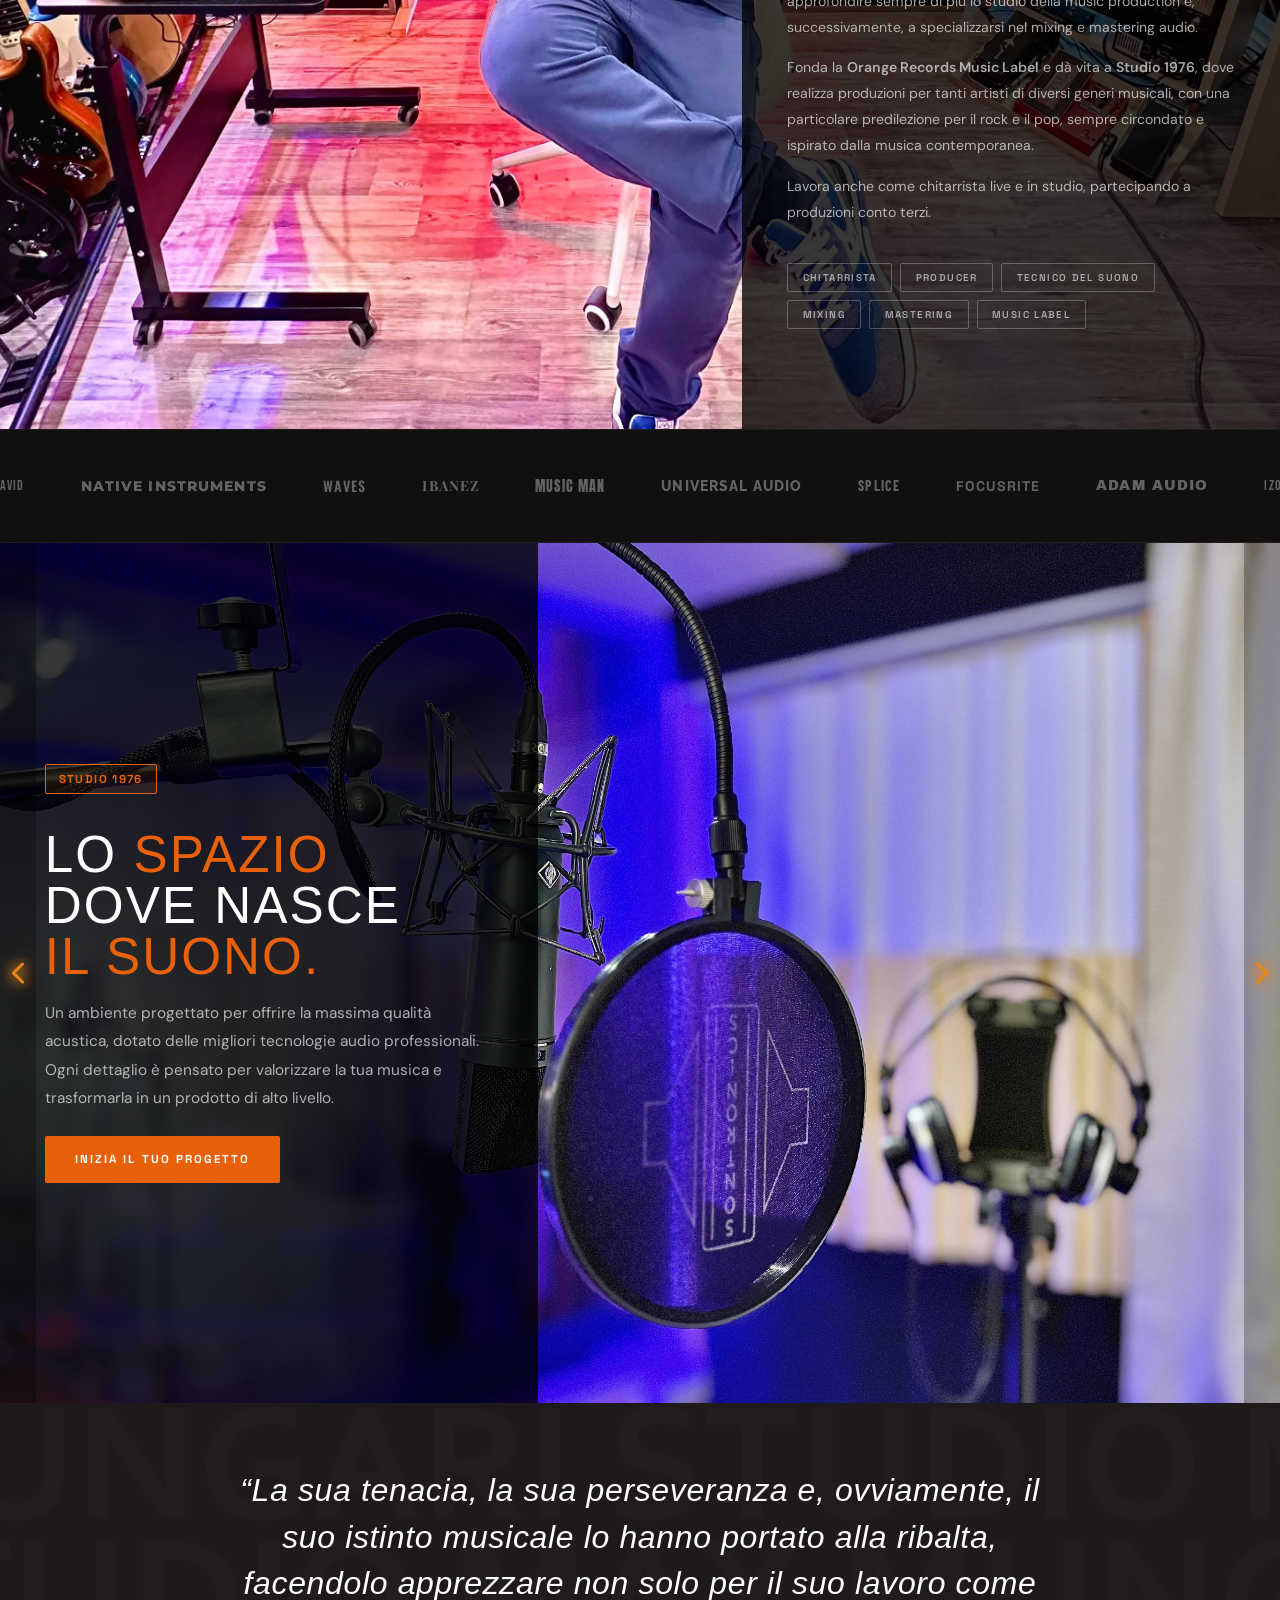
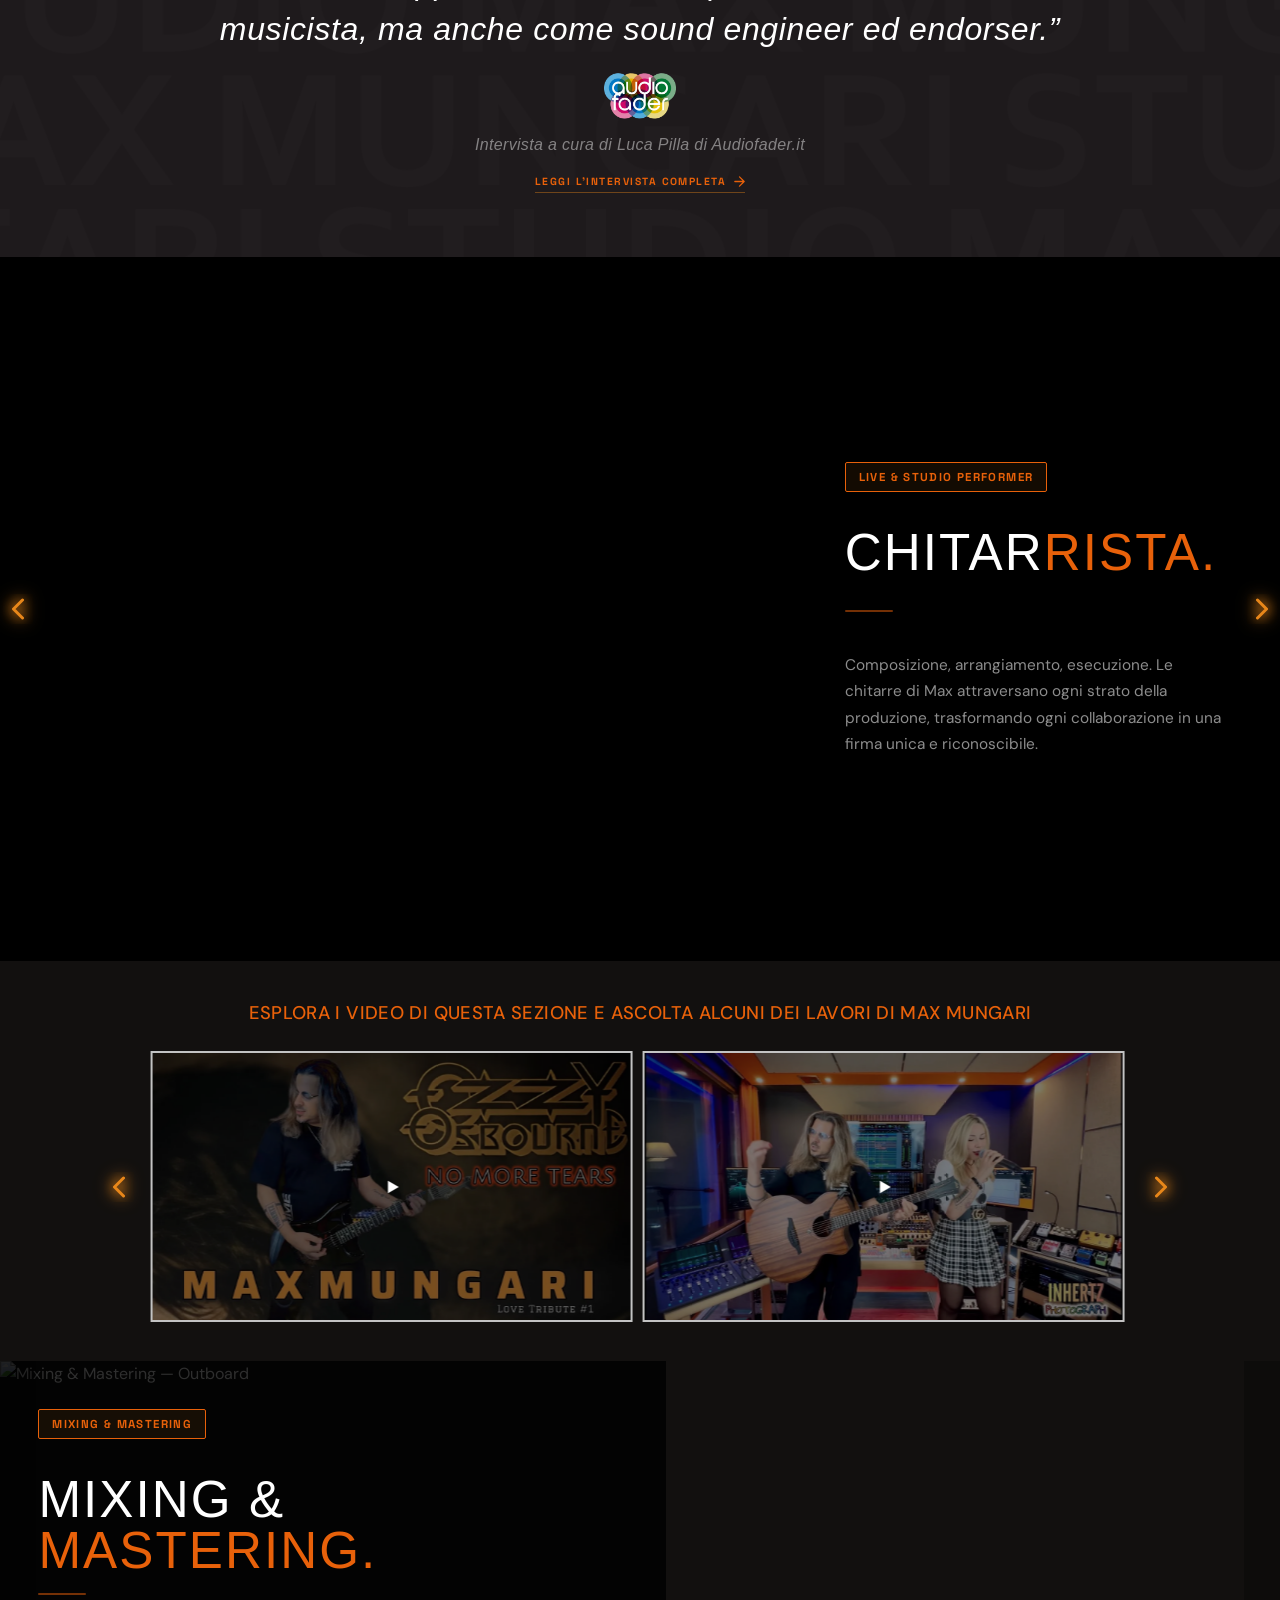
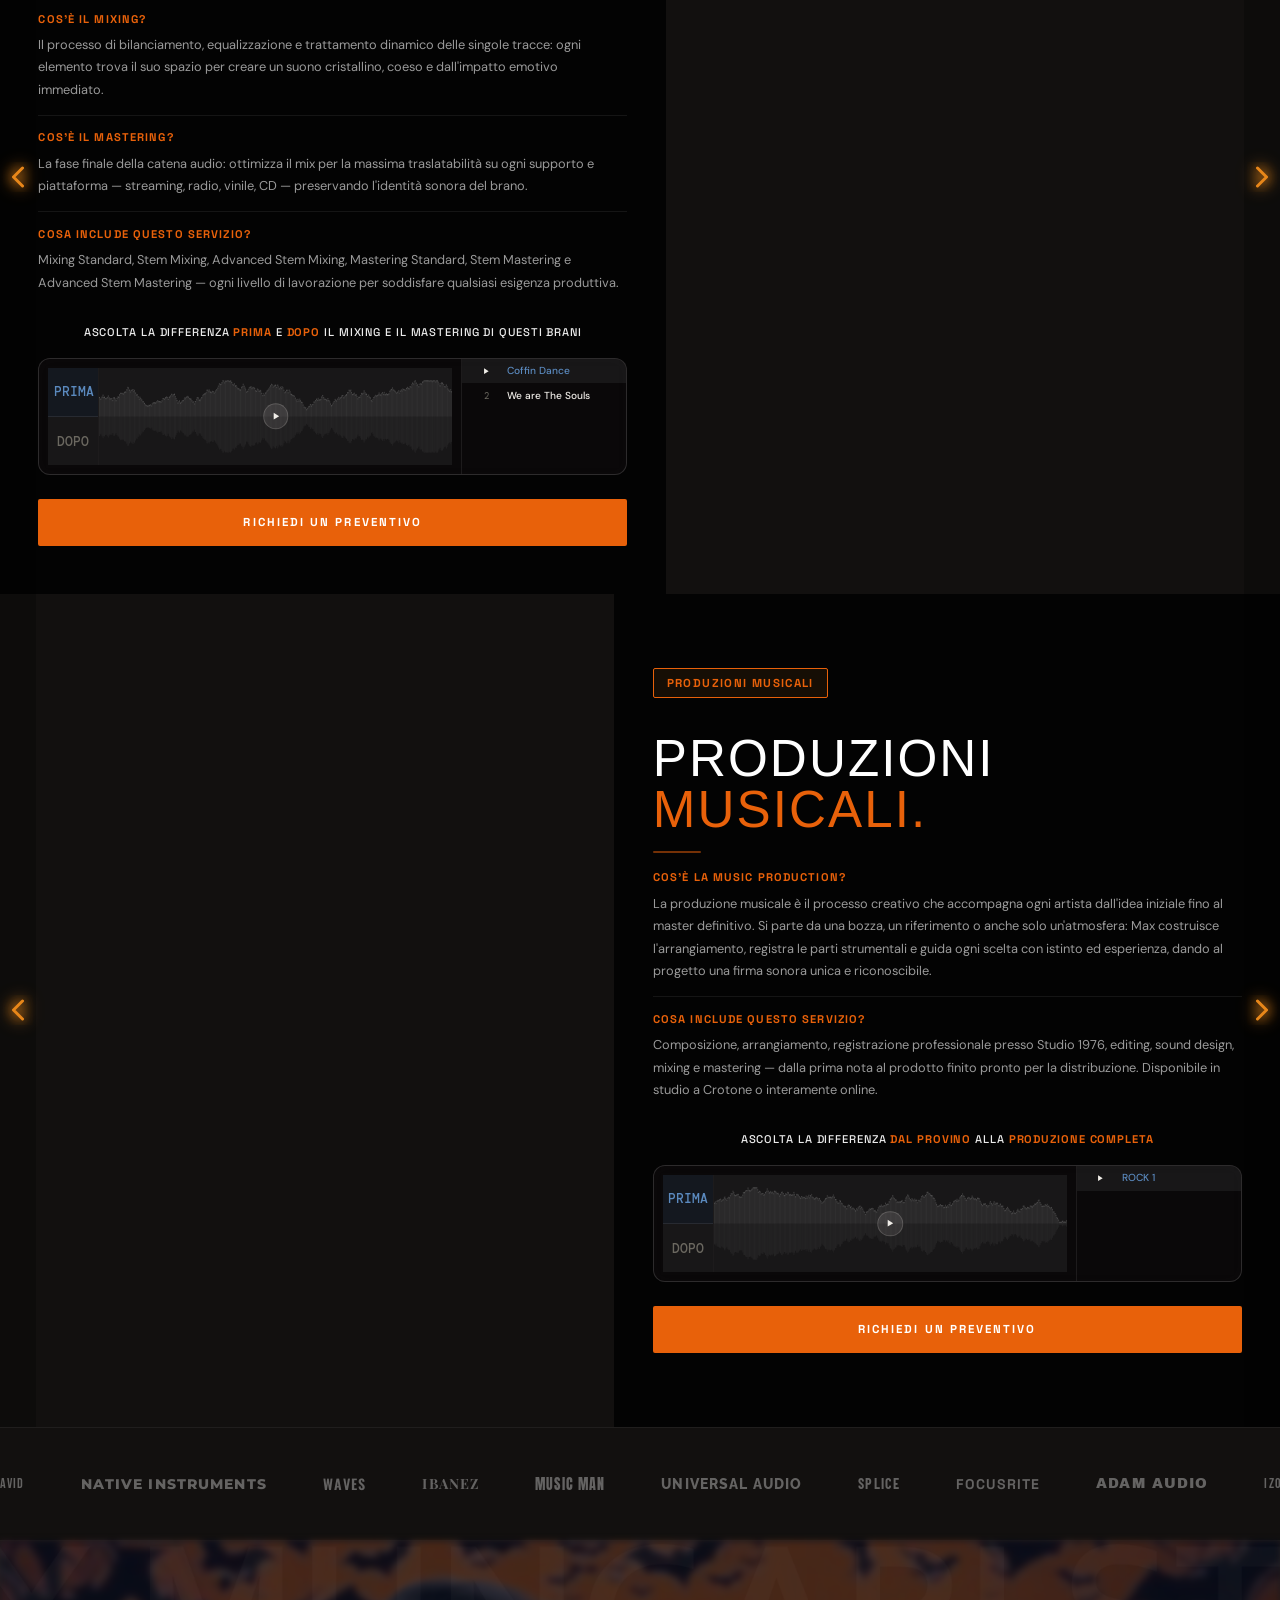
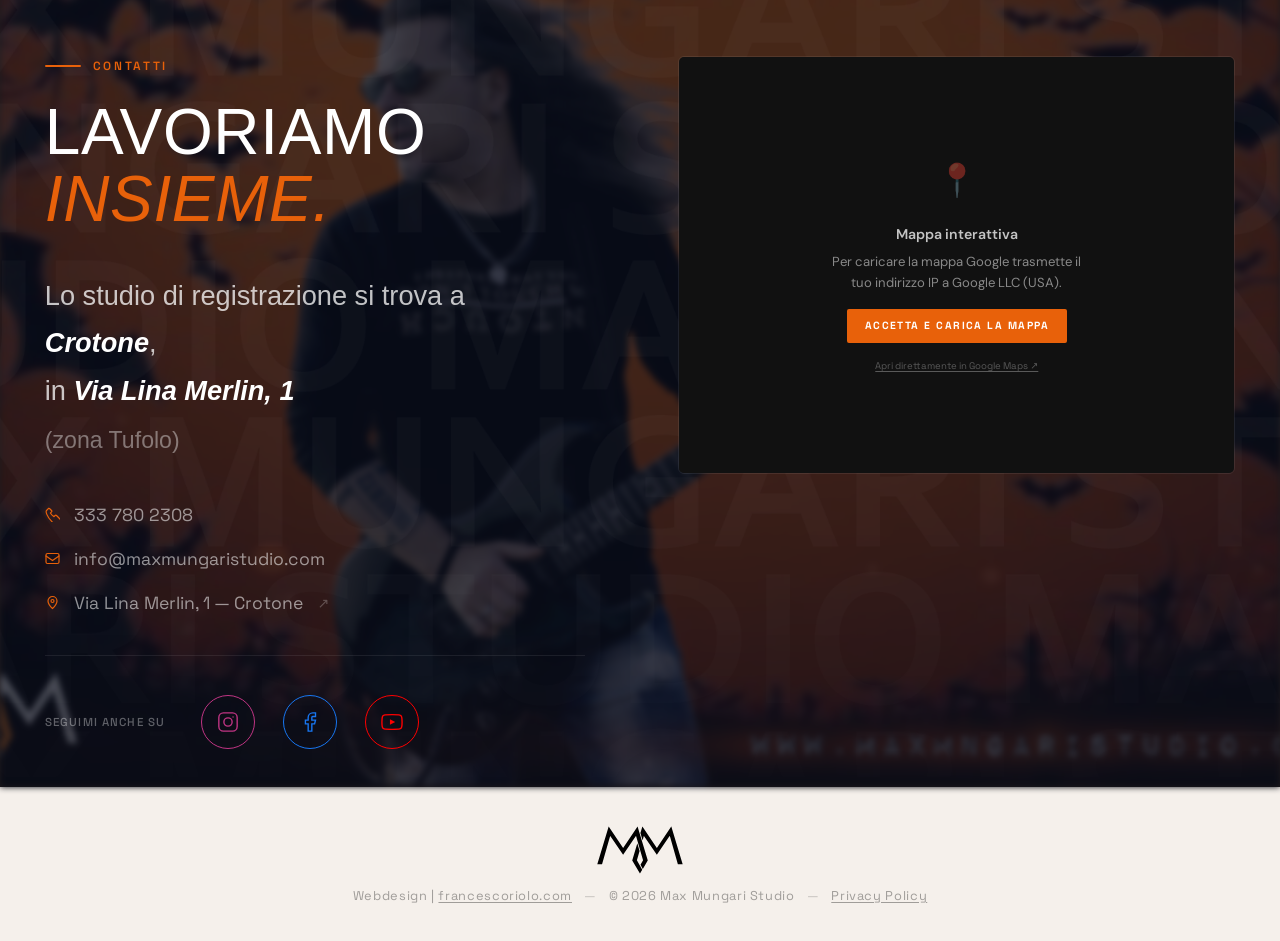
==== commit b28b2a02: "major commit" ====
--- a/index.html
+++ b/index.html
@@ -189,7 +189,7 @@
   ];
   window.ABC_TRACKS_PRODUCTION = [
     {
-      title:  'Music Production Showcase',
+      title:  'ROCK 1',
       artist: 'Max Mungari Studio',
       dur:    '--:--',
       a: 'https://dl.dropboxusercontent.com/scl/fi/1278flbihe9b1ma8bpfp2/MusicProductionA.m4a?rlkey=ucccuctyn8vlxol63t918llrr',
@@ -531,6 +531,7 @@
         <img src="newassets/guit2.webp" alt="Max Mungari — Chitarre" loading="lazy" decoding="async" />
         <img src="newassets/guit3.webp" alt="Max Mungari — Pedalboard" loading="lazy" decoding="async" />
         <img src="newassets/guit4.webp" alt="Max Mungari — Setup Live" loading="lazy" decoding="async" />
+        <img src="newassets/guit5.webp" alt="Max Mungari — Chitarrista" loading="lazy" decoding="async" />
         <button class="lavori-carousel-prev" aria-label="Immagine precedente">
           <svg width="30" height="30" viewBox="0 0 20 20" fill="none"><path d="M13 4L7 10l6 6" stroke="currentColor" stroke-width="2" stroke-linecap="round" stroke-linejoin="round"/></svg>
         </button>
@@ -623,6 +624,12 @@
 
   </section>
 
+  <!-- ==============================
+       SHOWCASE STRIP (desktop) — il .showcase-wrap viene spostato qui via JS
+  ============================== -->
+  <div class="lavori-showcase-strip" id="lavoriShowcaseStrip">
+    <p class="lavori-strip-caption">Esplora i video di questa sezione e ascolta alcuni dei lavori di Max Mungari</p>
+  </div>
 
   <!-- ==============================
        SERVIZI INTERATTIVI
@@ -632,10 +639,22 @@
   ============================== -->
   <section id="mix-mastering" aria-labelledby="mixmastering-title">
     <div class="svc-fullimg">
-      <img src="newassets/studio-bg2.webp" alt="Mix &amp; Mastering — Max Mungari Studio" loading="lazy" decoding="async" />
+      <div class="svc-img-carousel reverse">
+        <img src="newassets/pro0.webp" alt="Mixing &amp; Mastering — Studio 1976" loading="lazy" decoding="async" />
+        <img src="newassets/pro1.webp" alt="Mixing &amp; Mastering — Monitor" loading="lazy" decoding="async" />
+        <img src="newassets/pro2.webp" alt="Mixing &amp; Mastering — Compressore" loading="lazy" decoding="async" />
+        <img src="newassets/pro3.webp" alt="Mixing &amp; Mastering — RME" loading="lazy" decoding="async" />
+        <img src="newassets/pro4.webp" alt="Mixing &amp; Mastering — Outboard" loading="lazy" decoding="async" class="active" />
+        <button class="svc-carousel-prev" aria-label="Immagine precedente">
+          <svg width="30" height="30" viewBox="0 0 20 20" fill="none"><path d="M13 4L7 10l6 6" stroke="currentColor" stroke-width="2" stroke-linecap="round" stroke-linejoin="round"/></svg>
+        </button>
+        <button class="svc-carousel-next" aria-label="Immagine successiva">
+          <svg width="30" height="30" viewBox="0 0 20 20" fill="none"><path d="M7 4l6 6-6 6" stroke="currentColor" stroke-width="2" stroke-linecap="round" stroke-linejoin="round"/></svg>
+        </button>
+      </div>
       <div class="svc-overlay svc-overlay-left reveal-left">
         <span class="bio-badge">Mixing &amp; Mastering</span>
-        <h2 id="mixmastering-title" class="section-title">MIXING &amp;<br /><em>MASTERING.</em></h2>
+        <h2 id="mixmastering-title" class="section-title">MIXING &amp; <br /><em>MASTERING.</em></h2>
         <div class="divider"></div>
         <div class="svc-qa-list">
           <div class="svc-qa">
@@ -651,10 +670,10 @@
             <p class="svc-a">Mixing Standard, Stem Mixing, Advanced Stem Mixing, Mastering Standard, Stem Mastering e Advanced Stem Mastering — ogni livello di lavorazione per soddisfare qualsiasi esigenza produttiva.</p>
           </div>
         </div>
-      </div>
+      <p class="svc-player-label svc-label-desk">Ascolta la differenza <em>PRIMA</em> e&nbsp;<em>DOPO</em> il mixing e il mastering di questi brani</p>
       <div class="svc-player" id="svcPlayer2">
         <div class="abc-card" id="abcCard2">
-          <p class="svc-player-label">Ascolta la differenza<br class="mobile-only" /> <em>PRIMA</em> e&nbsp;<em>DOPO</em><br />il mixing e il mastering di questi brani</p>
+          <p class="svc-player-label svc-label-mob">Ascolta la differenza<br class="mobile-only" /> <em>PRIMA</em> e&nbsp;<em>DOPO</em><br />il mixing e il mastering di questi brani</p>
           <div class="abc-comparator">
             <div class="abc-empty" id="abcEmpty2">Seleziona un brano</div>
             <div class="abc-player" id="abcPlayer2">
@@ -704,6 +723,7 @@
         </div>
       </div>
       <a href="#contatti" class="studio-cta svc-cta-mix">Richiedi un preventivo</a>
+      </div>
     </div>
   </section>
 
@@ -717,6 +737,7 @@
         <img src="newassets/pro1.webp" alt="Produzioni Musicali — Monitor" loading="lazy" decoding="async" />
         <img src="newassets/pro2.webp" alt="Produzioni Musicali — Herchild Compressor" loading="lazy" decoding="async" />
         <img src="newassets/pro3.webp" alt="Produzioni Musicali — RME" loading="lazy" decoding="async" />
+        <img src="newassets/pro4.webp" alt="Produzioni Musicali — Outboard" loading="lazy" decoding="async" />
         <button class="svc-carousel-prev" aria-label="Immagine precedente">
           <svg width="30" height="30" viewBox="0 0 20 20" fill="none"><path d="M13 4L7 10l6 6" stroke="currentColor" stroke-width="2" stroke-linecap="round" stroke-linejoin="round"/></svg>
         </button>
@@ -738,10 +759,10 @@
             <p class="svc-a">Composizione, arrangiamento, registrazione professionale presso Studio 1976, editing, sound design, mixing e mastering — dalla prima nota al prodotto finito pronto per la distribuzione. Disponibile in studio a Crotone o interamente online.</p>
           </div>
         </div>
-      </div>
+      <p class="svc-player-label svc-label-desk">Ascolta la differenza <em>DAL PROVINO</em> alla <em>PRODUZIONE COMPLETA</em></p>
       <div class="svc-player" id="svcPlayer3">
         <div class="abc-card" id="abcCard3">
-          <p class="svc-player-label">Ascolta la differenza <em>DAL PROVINO</em> alla <em>PRODUZIONE COMPLETA</em></p>
+          <p class="svc-player-label svc-label-mob">Ascolta la differenza <em>DAL PROVINO</em> alla <em>PRODUZIONE COMPLETA</em></p>
           <div class="abc-comparator">
             <div class="abc-empty" id="abcEmpty3">Seleziona un brano</div>
             <div class="abc-player" id="abcPlayer3">
@@ -791,8 +812,10 @@
         </div>
       </div>
       <a href="#contatti" class="studio-cta svc-cta-prod">Richiedi un preventivo</a>
+      </div>
       <div class="carousel-dots svc-carousel-dots" aria-hidden="true">
         <button class="carousel-dot active"></button>
+        <button class="carousel-dot"></button>
         <button class="carousel-dot"></button>
         <button class="carousel-dot"></button>
         <button class="carousel-dot"></button>
--- a/style.css
+++ b/style.css
@@ -479,11 +479,27 @@
 @media (max-width: 767px) {
   .nav-links { display: none; }
   .nav-hamburger { display: flex; }
+
+  /* Menu mobile aperto: nascondi navbar, tieni solo hamburger sopra overlay */
+  #navbar.menu-open {
+    background: transparent !important;
+    box-shadow: none !important;
+    border-color: transparent !important;
+  }
+  #navbar.menu-open .nav-logo {
+    opacity: 0;
+    pointer-events: none;
+  }
+  #navbar.menu-open .nav-hamburger {
+    position: relative;
+    z-index: 1001;
+  }
 }
 
 .nav-mobile a {
   font-family: var(--font-display);
   font-size: clamp(2rem, 7vw, 3rem);
+  text-transform: uppercase;
   font-weight: 400;
   color: var(--white);
   transition: color var(--dur-fast);
@@ -530,18 +546,18 @@
   justify-content: center;
 }
 .intro-logo-inner {
-  width: clamp(130px, 20.2vw, 202px);
+  width: clamp(162.5px, 25.25vw, 252.5px);
   will-change: filter, transform, opacity;
 }
 @media (max-width: 767px) {
   .intro-logo-inner {
-    width: clamp(218px, 33.9vw, 339px);
+    width: clamp(272.5px, 42.375vw, 423.75px);
   }
 }
 /* UHD (≥2560px) */
 @media (min-width: 2560px) {
   .intro-logo-inner {
-    width: clamp(202px, 13vw, 323px);
+    width: clamp(252.5px, 16.25vw, 403.75px);
   }
 }
 .intro-logo-inner svg,
@@ -1974,7 +1990,7 @@
 .svc-overlay {
   position: absolute;
   top: 0;
-  width: clamp(323px, 44%, 612px);
+  width: clamp(380px, 52%, 720px);
   height: 100%;
   background: rgba(0,0,0,0.82);
   padding: clamp(2rem, 3.5vw, 3.5rem) clamp(1.5rem, 3vw, 3rem);
@@ -2004,6 +2020,36 @@
   z-index: 2;
 }
 .svc-player .svc-player-label { padding: 0 1rem; }
+/* Label dentro/fuori card — visibilità per breakpoint */
+@media (min-width: 768px) {
+  .svc-label-mob  { display: none; }
+  .svc-overlay .svc-label-desk { font-size: 0.7rem; white-space: nowrap; text-wrap: nowrap; max-width: none; margin-bottom: 0; }
+  #mixmastering-title br { display: none; }
+  .svc-overlay .abc-list-head { display: none; }
+  .svc-overlay .abc-ri-a { display: none; }
+  .svc-overlay .abc-rd { display: none; }
+}
+@media (max-width: 767px) { .svc-label-desk { display: none; } }
+/* Player e CTA dentro overlay — reset da absolute a flow */
+.svc-overlay .svc-player {
+  position: static;
+  width: 100%;
+  height: auto;
+  z-index: auto;
+  padding: 0;
+  display: block;
+}
+.svc-overlay .svc-cta-mix,
+.svc-overlay .svc-cta-prod {
+  position: static;
+  bottom: unset;
+  left: unset;
+  right: unset;
+  width: 100%;
+  display: block;
+  text-align: center;
+  margin-top: 0.5rem;
+}
 @media (min-width: 1920px) {
   .svc-overlay-left ~ .svc-player {
     left: 40%;
@@ -2039,6 +2085,7 @@
 }
 @media (max-width: 767px) {
   .svc-player-label { font-size: clamp(0.72rem, 3.8vw, 0.88rem); }
+  .svc-player .abc-card { width: 100%; max-width: 486px; }
 }
 .svc-player-label em {
   color: var(--orange);
@@ -2052,7 +2099,7 @@
   text-align: center;
 }
 @media (min-width: 768px) {
-  .svc-player-label { font-size: 1.012rem; }
+  .svc-player-label { font-size: 0.70rem; }
 }
 
 /* ── Prova: label dentro abc-card, sopra PRIMA/DOPO (solo desktop) ── */
@@ -2188,7 +2235,13 @@
   .svc-a { font-size: 1.035rem; line-height: 1.78; }
   .svc-player .abc-card { max-width: 680px; zoom: 1.38; }
   #svcPlayer2 .abc-card { width: 509.8px; max-width: none; zoom: 1.38; }
-  #svcPlayer3 .abc-card { width: 509.8px; height: 308.2px; max-width: none; zoom: 1.38;}
+  #svcPlayer3 .abc-card { width: 509.8px; height: auto; max-width: none; zoom: 1.38;}
+  #svcPlayer3 .svc-player-label { max-width: none; }
+  .svc-overlay { width: clamp(475px, 65%, 900px) !important; }
+}
+@media (min-width: 2560px) {
+  #svcPlayer2 .abc-card,
+  #svcPlayer3 .abc-card { width: 100%; max-width: none; zoom: 1; height: auto; }
   #svcPlayer3 .svc-player-label { max-width: none; }
   .svc-overlay { width: clamp(475px, 65%, 900px) !important; }
 }
@@ -2208,8 +2261,6 @@
     flex-shrink: 0;
     order: 0;
   }
-  /* Hide M&M standalone img on mobile (shown in carousel in Produzioni) */
-  #mix-mastering .svc-fullimg > img { display: none; }
   /* Mobile: carousel container becomes a block row */
   .svc-img-carousel {
     position: relative;
@@ -2219,6 +2270,8 @@
     flex-shrink: 0;
     order: 0;
   }
+  /* Mix&Mastering: carousel solo desktop, su mobile resta il bg statico del pannello */
+  #mix-mastering .svc-img-carousel { display: none; }
 
   #mix-mastering .svc-overlay {
     background-image: url('newassets/studio-bg2.webp');
@@ -2322,6 +2375,9 @@
 @media (max-width: 767px) {
   .lavori-cta-label { text-align: center; }
 }
+@media (min-width: 768px) {
+  .lavori-cta-label { display: none; }
+}
 
 /* Griglia — sinistra */
 .lavori-fullwrap {
@@ -2348,6 +2404,42 @@
 
 @media (min-width: 2560px) {
   .lavori-fullwrap { margin-left: 225px; }
+}
+
+/* ── Showcase strip dedicata tra #lavori e #mix-mastering (solo desktop) ── */
+.lavori-showcase-strip { display: none; }
+@media (min-width: 768px) {
+  .lavori-showcase-strip {
+    display: flex;
+    flex-direction: column;
+    align-items: center;
+    background: var(--studio-black);
+    padding: clamp(1.5rem, 3vw, 3rem) 1rem;
+  }
+  .lavori-strip-caption {
+    color: var(--orange);
+    font-family: var(--font-body);
+    font-size: 1.15rem;
+    font-weight: 500;
+    text-transform: uppercase;
+    letter-spacing: 0.02em;
+    line-height: 1.5;
+    text-align: center;
+    margin-bottom: clamp(1rem, 2vw, 1.5rem);
+    max-width: 1100px;
+  }
+  .lavori-showcase-strip .showcase-wrap {
+    width: 100%;
+    max-width: 1100px;
+  }
+  /* .lavori-fullwrap resta vuoto da desktop (contenuto spostato nella strip) */
+  .lavori-fullwrap { display: none; }
+}
+@media (min-width: 1920px) {
+  .lavori-showcase-strip .showcase-wrap { max-width: 1900px; }
+}
+@media (min-width: 2560px) {
+  .lavori-showcase-strip .showcase-wrap { max-width: 2480px; }
 }
 
 /* Mobile */
@@ -3511,7 +3603,7 @@
 .abc-lh-d { font-family: 'DM Mono', monospace; font-size: 0.6rem; color: var(--abc-text-3); }
 .abc-row { display: flex; align-items: center; padding: 0.35rem 1rem; cursor: pointer; transition: background 0.1s; }
 .abc-row:hover { background: var(--abc-surface); }
-.abc-row:last-child { border-radius: 0 0 var(--abc-radius) var(--abc-radius); }
+.abc-row:last-child { border-radius: 0; }
 .abc-row.active { background: var(--abc-surface-2); }
 .abc-rn { width: 2rem; text-align: center; flex-shrink: 0; font-family: 'DM Mono', monospace; font-size: 0.75rem; color: var(--abc-text-3); position: relative; }
 .abc-row.active .abc-rn { color: var(--abc-a); }
@@ -3543,10 +3635,83 @@
 .abc-ri-t { font-size: 0.85rem; font-weight: 500; color: var(--abc-text); white-space: nowrap; overflow: hidden; text-overflow: ellipsis; display: flex; align-items: center; gap: 6px; }
 .abc-row.active .abc-ri-t { color: var(--abc-a); }
 .abc-row.active.on-b .abc-ri-t { color: var(--abc-b); }
-.abc-preview-tag { font-family: 'DM Mono', monospace; font-size: 0.5rem; font-weight: 500; letter-spacing: 0.08em; text-transform: uppercase; padding: 1px 5px; border-radius: 3px; background: var(--abc-surface-2); color: var(--abc-text-3); border: 1px solid var(--abc-border-str); flex-shrink: 0; }
+.abc-preview-tag { display: none; }
 .abc-ri-a { font-size: 0.72rem; color: var(--abc-text-2); margin-top: 1px; white-space: nowrap; overflow: hidden; text-overflow: ellipsis; }
 .abc-rd { font-family: 'DM Mono', monospace; font-size: 0.75rem; color: var(--abc-text-3); flex-shrink: 0; padding-left: 1rem; }
 
 
 br.mobile-only { display: none; }
 @media (max-width: 767px) { br.mobile-only { display: block; } }
+
+/* ── ABC Player — layout orizzontale desktop only ── */
+@media (min-width: 768px) {
+  /* Card diventa griglia: label full-width | comparator + list affiancati */
+  .svc-player .abc-card {
+    display: grid;
+    grid-template-columns: 1fr 220px;
+    grid-template-rows: auto 1fr;
+    width: 82%;
+    max-width: 640px;
+    zoom: 0.75;
+  }
+  .svc-player .abc-card > .svc-player-label {
+    grid-column: 1 / 3;
+    grid-row: 1;
+  }
+  .svc-player .abc-comparator {
+    grid-column: 1;
+    grid-row: 2;
+    display: flex;
+    flex-direction: column;
+  }
+  .svc-player .abc-list {
+    grid-column: 2;
+    grid-row: 2;
+    border-top: none;
+    border-left: 1px solid var(--abc-border);
+  }
+  /* abc-empty riempie colonna centrale quando nessun brano è selezionato */
+  .svc-player .abc-empty {
+    flex: 1;
+    height: auto;
+    min-height: 110px;
+  }
+  /* abc-player: switch (sinistra) | wave (centro) */
+  .svc-player .abc-player.visible {
+    display: flex;
+    flex-direction: row;
+    flex: 1;
+  }
+  .svc-player .abc-switch {
+    flex-direction: column;
+    gap: 0;
+    width: 68px;
+    flex-shrink: 0;
+    margin-bottom: 0;
+    border-right: 1px solid var(--abc-border);
+    align-self: stretch;
+  }
+  .svc-player .abc-btn {
+    flex: 1;
+    border: none;
+    border-radius: 0;
+  }
+  .svc-player .abc-btn:first-child {
+    border-bottom: 1px solid var(--abc-border);
+  }
+  .svc-player .abc-wave {
+    flex: 1;
+    border: none;
+    border-radius: 0;
+  }
+  .svc-player .abc-wave-body {
+    min-height: 130px;
+  }
+  /* Card dentro overlay: full width, scalata al 75% */
+  .svc-overlay .svc-player .abc-card {
+    width: 100%;
+    max-width: none;
+    zoom: 0.75;
+  }
+}
+
